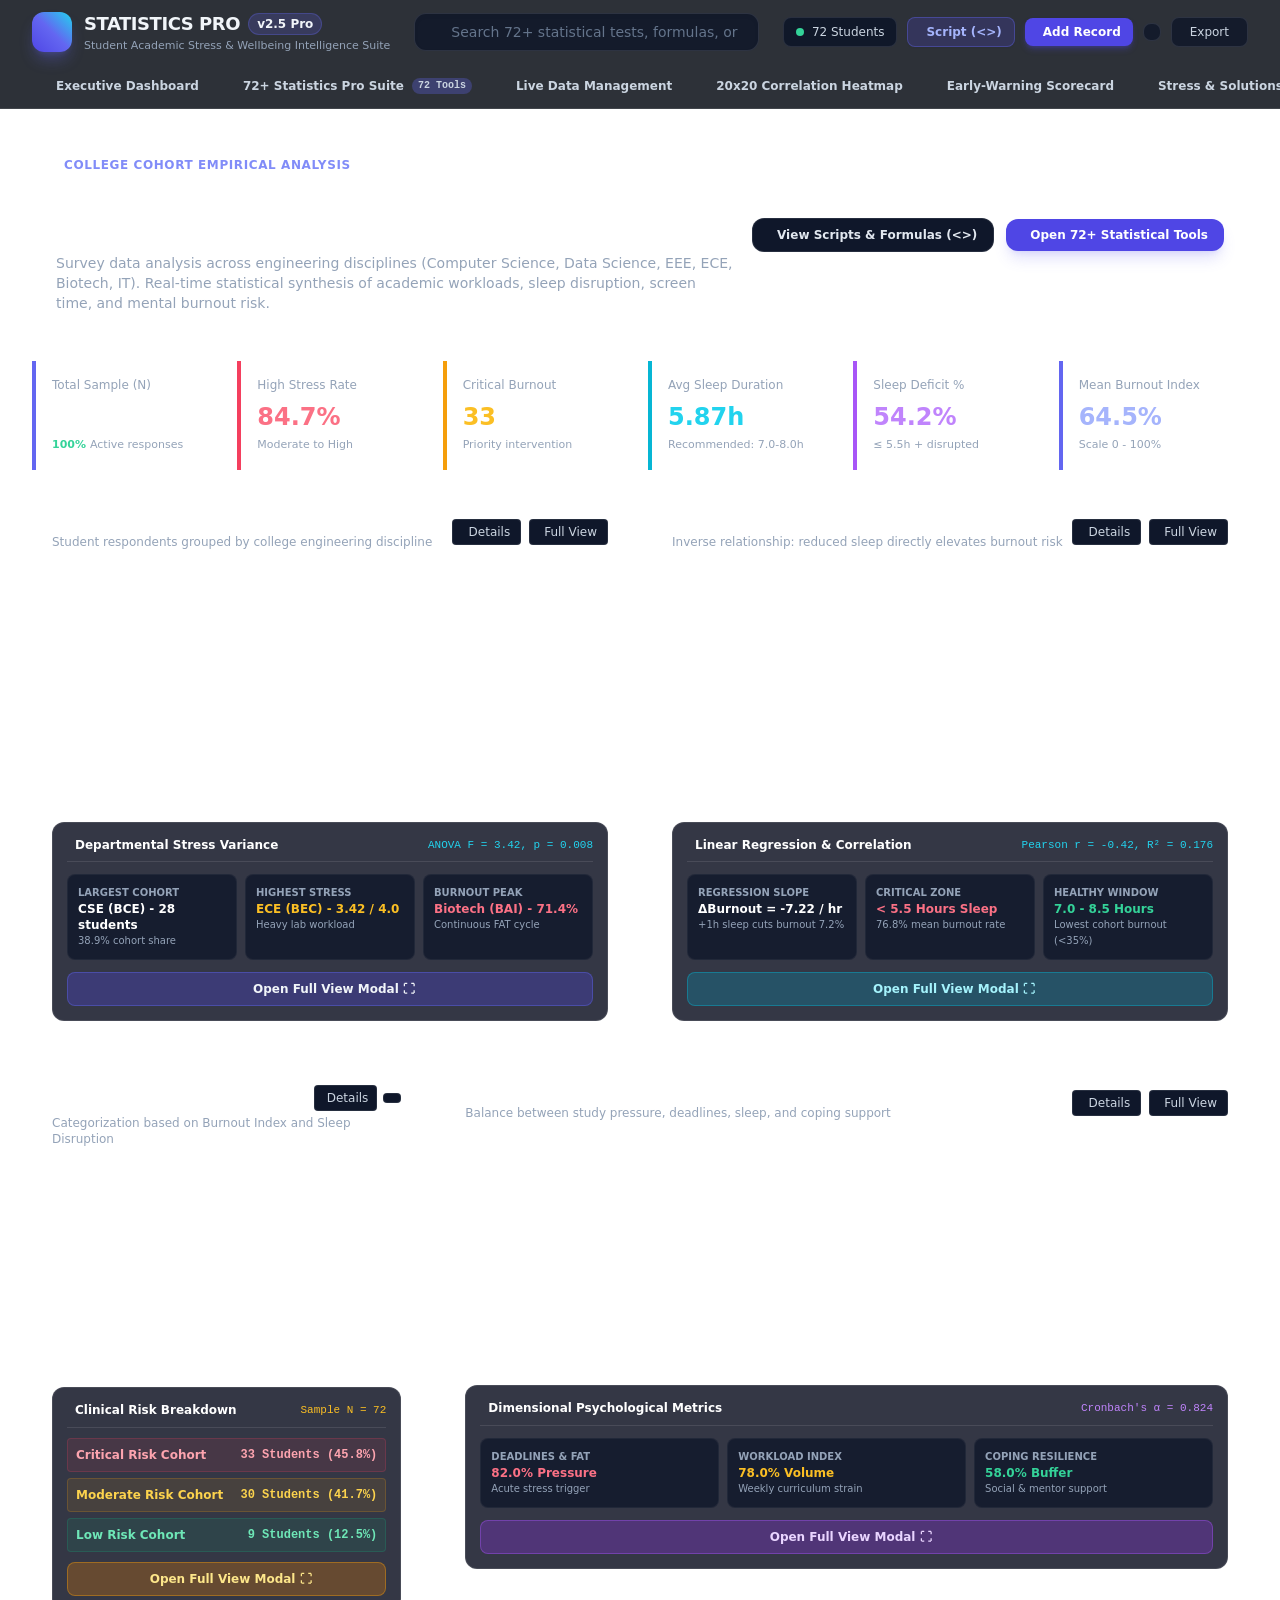
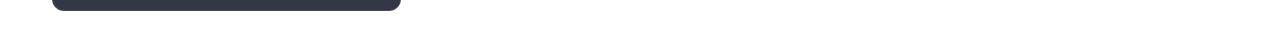
==== index.html @ ac923c48 "Rename STATISTICS PRO _ Academic Stress & Wellbeing Intelligence Suite3.html to index.html" ====
<!DOCTYPE html>
<!-- saved from url=(0022)http://127.0.0.1:8050/ -->
<html lang="en" class="dark"><head><meta http-equiv="Content-Type" content="text/html; charset=UTF-8">
  
  <meta name="viewport" content="width=device-width, initial-scale=1.0">
  <title>STATISTICS PRO | Academic Stress &amp; Wellbeing Intelligence Suite</title>
  
  <!-- Tailwind CSS -->
  <script src="./STATISTICS PRO _ Academic Stress &amp; Wellbeing Intelligence Suite3_files/saved_resource"></script>
  <script>
    tailwind.config = {
      darkMode: 'class',
      theme: {
        extend: {
          colors: {
            brand: {
              50: '#eef2ff',
              100: '#e0e7ff',
              400: '#818cf8',
              500: '#6366f1',
              600: '#4f46e5',
              700: '#4338ca',
              900: '#312e81'
            }
          }
        }
      }
    }
  </script>

  <!-- FontAwesome 6 -->
  <link rel="stylesheet" href="./STATISTICS PRO _ Academic Stress &amp; Wellbeing Intelligence Suite3_files/all.min.css">
  
  <!-- KaTeX for Formal LaTeX Formulas -->
  <link rel="stylesheet" href="./STATISTICS PRO _ Academic Stress &amp; Wellbeing Intelligence Suite3_files/katex.min.css">
  <script defer="" src="./STATISTICS PRO _ Academic Stress &amp; Wellbeing Intelligence Suite3_files/katex.min.js.download"></script>
  <script defer="" src="./STATISTICS PRO _ Academic Stress &amp; Wellbeing Intelligence Suite3_files/auto-render.min.js.download"></script>

  <!-- Chart.js -->
  <script src="./STATISTICS PRO _ Academic Stress &amp; Wellbeing Intelligence Suite3_files/chart.umd.min.js.download"></script>

  <!-- Custom Styles -->
  <link rel="stylesheet" href="./STATISTICS PRO _ Academic Stress &amp; Wellbeing Intelligence Suite3_files/style.css">
<style>*, ::before, ::after{--tw-border-spacing-x:0;--tw-border-spacing-y:0;--tw-translate-x:0;--tw-translate-y:0;--tw-rotate:0;--tw-skew-x:0;--tw-skew-y:0;--tw-scale-x:1;--tw-scale-y:1;--tw-pan-x: ;--tw-pan-y: ;--tw-pinch-zoom: ;--tw-scroll-snap-strictness:proximity;--tw-gradient-from-position: ;--tw-gradient-via-position: ;--tw-gradient-to-position: ;--tw-ordinal: ;--tw-slashed-zero: ;--tw-numeric-figure: ;--tw-numeric-spacing: ;--tw-numeric-fraction: ;--tw-ring-inset: ;--tw-ring-offset-width:0px;--tw-ring-offset-color:#fff;--tw-ring-color:rgb(59 130 246 / 0.5);--tw-ring-offset-shadow:0 0 #0000;--tw-ring-shadow:0 0 #0000;--tw-shadow:0 0 #0000;--tw-shadow-colored:0 0 #0000;--tw-blur: ;--tw-brightness: ;--tw-contrast: ;--tw-grayscale: ;--tw-hue-rotate: ;--tw-invert: ;--tw-saturate: ;--tw-sepia: ;--tw-drop-shadow: ;--tw-backdrop-blur: ;--tw-backdrop-brightness: ;--tw-backdrop-contrast: ;--tw-backdrop-grayscale: ;--tw-backdrop-hue-rotate: ;--tw-backdrop-invert: ;--tw-backdrop-opacity: ;--tw-backdrop-saturate: ;--tw-backdrop-sepia: ;--tw-contain-size: ;--tw-contain-layout: ;--tw-contain-paint: ;--tw-contain-style: }::backdrop{--tw-border-spacing-x:0;--tw-border-spacing-y:0;--tw-translate-x:0;--tw-translate-y:0;--tw-rotate:0;--tw-skew-x:0;--tw-skew-y:0;--tw-scale-x:1;--tw-scale-y:1;--tw-pan-x: ;--tw-pan-y: ;--tw-pinch-zoom: ;--tw-scroll-snap-strictness:proximity;--tw-gradient-from-position: ;--tw-gradient-via-position: ;--tw-gradient-to-position: ;--tw-ordinal: ;--tw-slashed-zero: ;--tw-numeric-figure: ;--tw-numeric-spacing: ;--tw-numeric-fraction: ;--tw-ring-inset: ;--tw-ring-offset-width:0px;--tw-ring-offset-color:#fff;--tw-ring-color:rgb(59 130 246 / 0.5);--tw-ring-offset-shadow:0 0 #0000;--tw-ring-shadow:0 0 #0000;--tw-shadow:0 0 #0000;--tw-shadow-colored:0 0 #0000;--tw-blur: ;--tw-brightness: ;--tw-contrast: ;--tw-grayscale: ;--tw-hue-rotate: ;--tw-invert: ;--tw-saturate: ;--tw-sepia: ;--tw-drop-shadow: ;--tw-backdrop-blur: ;--tw-backdrop-brightness: ;--tw-backdrop-contrast: ;--tw-backdrop-grayscale: ;--tw-backdrop-hue-rotate: ;--tw-backdrop-invert: ;--tw-backdrop-opacity: ;--tw-backdrop-saturate: ;--tw-backdrop-sepia: ;--tw-contain-size: ;--tw-contain-layout: ;--tw-contain-paint: ;--tw-contain-style: }/* ! tailwindcss v3.4.17 | MIT License | https://tailwindcss.com */*,::after,::before{box-sizing:border-box;border-width:0;border-style:solid;border-color:#e5e7eb}::after,::before{--tw-content:''}:host,html{line-height:1.5;-webkit-text-size-adjust:100%;-moz-tab-size:4;tab-size:4;font-family:ui-sans-serif, system-ui, sans-serif, "Apple Color Emoji", "Segoe UI Emoji", "Segoe UI Symbol", "Noto Color Emoji";font-feature-settings:normal;font-variation-settings:normal;-webkit-tap-highlight-color:transparent}body{margin:0;line-height:inherit}hr{height:0;color:inherit;border-top-width:1px}abbr:where([title]){-webkit-text-decoration:underline dotted;text-decoration:underline dotted}h1,h2,h3,h4,h5,h6{font-size:inherit;font-weight:inherit}a{color:inherit;text-decoration:inherit}b,strong{font-weight:bolder}code,kbd,pre,samp{font-family:ui-monospace, SFMono-Regular, Menlo, Monaco, Consolas, "Liberation Mono", "Courier New", monospace;font-feature-settings:normal;font-variation-settings:normal;font-size:1em}small{font-size:80%}sub,sup{font-size:75%;line-height:0;position:relative;vertical-align:baseline}sub{bottom:-.25em}sup{top:-.5em}table{text-indent:0;border-color:inherit;border-collapse:collapse}button,input,optgroup,select,textarea{font-family:inherit;font-feature-settings:inherit;font-variation-settings:inherit;font-size:100%;font-weight:inherit;line-height:inherit;letter-spacing:inherit;color:inherit;margin:0;padding:0}button,select{text-transform:none}button,input:where([type=button]),input:where([type=reset]),input:where([type=submit]){-webkit-appearance:button;background-color:transparent;background-image:none}:-moz-focusring{outline:auto}:-moz-ui-invalid{box-shadow:none}progress{vertical-align:baseline}::-webkit-inner-spin-button,::-webkit-outer-spin-button{height:auto}[type=search]{-webkit-appearance:textfield;outline-offset:-2px}::-webkit-search-decoration{-webkit-appearance:none}::-webkit-file-upload-button{-webkit-appearance:button;font:inherit}summary{display:list-item}blockquote,dd,dl,figure,h1,h2,h3,h4,h5,h6,hr,p,pre{margin:0}fieldset{margin:0;padding:0}legend{padding:0}menu,ol,ul{list-style:none;margin:0;padding:0}dialog{padding:0}textarea{resize:vertical}input::placeholder,textarea::placeholder{opacity:1;color:#9ca3af}[role=button],button{cursor:pointer}:disabled{cursor:default}audio,canvas,embed,iframe,img,object,svg,video{display:block;vertical-align:middle}img,video{max-width:100%;height:auto}[hidden]:where(:not([hidden=until-found])){display:none}.fixed{position:fixed}.absolute{position:absolute}.relative{position:relative}.sticky{position:sticky}.inset-0{inset:0px}.bottom-6{bottom:1.5rem}.left-3{left:0.75rem}.left-3\.5{left:0.875rem}.right-0{right:0px}.right-4{right:1rem}.right-6{right:1.5rem}.top-0{top:0px}.top-1\/2{top:50%}.top-4{top:1rem}.z-10{z-index:10}.z-40{z-index:40}.z-50{z-index:50}.col-span-2{grid-column:span 2 / span 2}.mx-6{margin-left:1.5rem;margin-right:1.5rem}.mx-auto{margin-left:auto;margin-right:auto}.my-3{margin-top:0.75rem;margin-bottom:0.75rem}.mb-0\.5{margin-bottom:0.125rem}.mb-1{margin-bottom:0.25rem}.mb-2{margin-bottom:0.5rem}.mb-3{margin-bottom:0.75rem}.mb-4{margin-bottom:1rem}.mb-5{margin-bottom:1.25rem}.mb-6{margin-bottom:1.5rem}.ml-1{margin-left:0.25rem}.mr-1{margin-right:0.25rem}.mr-2{margin-right:0.5rem}.mt-0\.5{margin-top:0.125rem}.mt-1{margin-top:0.25rem}.mt-2{margin-top:0.5rem}.mt-4{margin-top:1rem}.mt-5{margin-top:1.25rem}.line-clamp-2{overflow:hidden;display:-webkit-box;-webkit-box-orient:vertical;-webkit-line-clamp:2}.block{display:block}.inline-block{display:inline-block}.flex{display:flex}.grid{display:grid}.hidden{display:none}.h-10{height:2.5rem}.h-16{height:4rem}.h-2{height:0.5rem}.h-4{height:1rem}.h-56{height:14rem}.h-64{height:16rem}.h-9{height:2.25rem}.h-\[460px\]{height:460px}.max-h-96{max-height:24rem}.max-h-\[90vh\]{max-height:90vh}.max-h-\[92vh\]{max-height:92vh}.max-h-\[95vh\]{max-height:95vh}.min-h-screen{min-height:100vh}.w-10{width:2.5rem}.w-2{width:0.5rem}.w-36{width:9rem}.w-4{width:1rem}.w-44{width:11rem}.w-9{width:2.25rem}.w-full{width:100%}.min-w-full{min-width:100%}.max-w-2xl{max-width:42rem}.max-w-3xl{max-width:48rem}.max-w-4xl{max-width:56rem}.max-w-5xl{max-width:64rem}.max-w-6xl{max-width:72rem}.max-w-7xl{max-width:80rem}.max-w-md{max-width:28rem}.flex-1{flex:1 1 0%}.shrink-0{flex-shrink:0}.-translate-y-1\/2{--tw-translate-y:-50%;transform:translate(var(--tw-translate-x), var(--tw-translate-y)) rotate(var(--tw-rotate)) skewX(var(--tw-skew-x)) skewY(var(--tw-skew-y)) scaleX(var(--tw-scale-x)) scaleY(var(--tw-scale-y))}@keyframes pulse{50%{opacity:.5}}.animate-pulse{animation:pulse 2s cubic-bezier(0.4, 0, 0.6, 1) infinite}.cursor-pointer{cursor:pointer}.list-decimal{list-style-type:decimal}.grid-cols-1{grid-template-columns:repeat(1, minmax(0, 1fr))}.grid-cols-2{grid-template-columns:repeat(2, minmax(0, 1fr))}.flex-col{flex-direction:column}.flex-wrap{flex-wrap:wrap}.items-start{align-items:flex-start}.items-center{align-items:center}.items-baseline{align-items:baseline}.justify-end{justify-content:flex-end}.justify-center{justify-content:center}.justify-between{justify-content:space-between}.gap-2{gap:0.5rem}.gap-2\.5{gap:0.625rem}.gap-3{gap:0.75rem}.gap-4{gap:1rem}.gap-6{gap:1.5rem}.space-x-1 > :not([hidden]) ~ :not([hidden]){--tw-space-x-reverse:0;margin-right:calc(0.25rem * var(--tw-space-x-reverse));margin-left:calc(0.25rem * calc(1 - var(--tw-space-x-reverse)))}.space-x-1\.5 > :not([hidden]) ~ :not([hidden]){--tw-space-x-reverse:0;margin-right:calc(0.375rem * var(--tw-space-x-reverse));margin-left:calc(0.375rem * calc(1 - var(--tw-space-x-reverse)))}.space-x-2 > :not([hidden]) ~ :not([hidden]){--tw-space-x-reverse:0;margin-right:calc(0.5rem * var(--tw-space-x-reverse));margin-left:calc(0.5rem * calc(1 - var(--tw-space-x-reverse)))}.space-x-2\.5 > :not([hidden]) ~ :not([hidden]){--tw-space-x-reverse:0;margin-right:calc(0.625rem * var(--tw-space-x-reverse));margin-left:calc(0.625rem * calc(1 - var(--tw-space-x-reverse)))}.space-x-3 > :not([hidden]) ~ :not([hidden]){--tw-space-x-reverse:0;margin-right:calc(0.75rem * var(--tw-space-x-reverse));margin-left:calc(0.75rem * calc(1 - var(--tw-space-x-reverse)))}.space-x-6 > :not([hidden]) ~ :not([hidden]){--tw-space-x-reverse:0;margin-right:calc(1.5rem * var(--tw-space-x-reverse));margin-left:calc(1.5rem * calc(1 - var(--tw-space-x-reverse)))}.space-y-1\.5 > :not([hidden]) ~ :not([hidden]){--tw-space-y-reverse:0;margin-top:calc(0.375rem * calc(1 - var(--tw-space-y-reverse)));margin-bottom:calc(0.375rem * var(--tw-space-y-reverse))}.space-y-2 > :not([hidden]) ~ :not([hidden]){--tw-space-y-reverse:0;margin-top:calc(0.5rem * calc(1 - var(--tw-space-y-reverse)));margin-bottom:calc(0.5rem * var(--tw-space-y-reverse))}.space-y-2\.5 > :not([hidden]) ~ :not([hidden]){--tw-space-y-reverse:0;margin-top:calc(0.625rem * calc(1 - var(--tw-space-y-reverse)));margin-bottom:calc(0.625rem * var(--tw-space-y-reverse))}.space-y-3 > :not([hidden]) ~ :not([hidden]){--tw-space-y-reverse:0;margin-top:calc(0.75rem * calc(1 - var(--tw-space-y-reverse)));margin-bottom:calc(0.75rem * var(--tw-space-y-reverse))}.space-y-4 > :not([hidden]) ~ :not([hidden]){--tw-space-y-reverse:0;margin-top:calc(1rem * calc(1 - var(--tw-space-y-reverse)));margin-bottom:calc(1rem * var(--tw-space-y-reverse))}.space-y-6 > :not([hidden]) ~ :not([hidden]){--tw-space-y-reverse:0;margin-top:calc(1.5rem * calc(1 - var(--tw-space-y-reverse)));margin-bottom:calc(1.5rem * var(--tw-space-y-reverse))}.divide-y > :not([hidden]) ~ :not([hidden]){--tw-divide-y-reverse:0;border-top-width:calc(1px * calc(1 - var(--tw-divide-y-reverse)));border-bottom-width:calc(1px * var(--tw-divide-y-reverse))}.divide-white\/5 > :not([hidden]) ~ :not([hidden]){border-color:rgb(255 255 255 / 0.05)}.overflow-hidden{overflow:hidden}.overflow-x-auto{overflow-x:auto}.overflow-y-auto{overflow-y:auto}.whitespace-nowrap{white-space:nowrap}.rounded{border-radius:0.25rem}.rounded-2xl{border-radius:1rem}.rounded-full{border-radius:9999px}.rounded-lg{border-radius:0.5rem}.rounded-xl{border-radius:0.75rem}.border{border-width:1px}.border-b{border-bottom-width:1px}.border-l-4{border-left-width:4px}.border-t{border-top-width:1px}.border-t-2{border-top-width:2px}.border-amber-500\/20{border-color:rgb(245 158 11 / 0.2)}.border-amber-500\/40{border-color:rgb(245 158 11 / 0.4)}.border-brand-500\/20{border-color:rgb(99 102 241 / 0.2)}.border-brand-500\/30{border-color:rgb(99 102 241 / 0.3)}.border-brand-500\/40{border-color:rgb(99 102 241 / 0.4)}.border-cyan-500\/20{border-color:rgb(6 182 212 / 0.2)}.border-cyan-500\/30{border-color:rgb(6 182 212 / 0.3)}.border-cyan-500\/40{border-color:rgb(6 182 212 / 0.4)}.border-emerald-500\/20{border-color:rgb(16 185 129 / 0.2)}.border-emerald-500\/30{border-color:rgb(16 185 129 / 0.3)}.border-indigo-500\/20{border-color:rgb(99 102 241 / 0.2)}.border-indigo-500\/40{border-color:rgb(99 102 241 / 0.4)}.border-purple-500\/40{border-color:rgb(168 85 247 / 0.4)}.border-rose-500\/20{border-color:rgb(244 63 94 / 0.2)}.border-rose-500\/30{border-color:rgb(244 63 94 / 0.3)}.border-white\/10{border-color:rgb(255 255 255 / 0.1)}.border-white\/15{border-color:rgb(255 255 255 / 0.15)}.border-white\/20{border-color:rgb(255 255 255 / 0.2)}.border-white\/5{border-color:rgb(255 255 255 / 0.05)}.border-amber-500\/30{border-color:rgb(245 158 11 / 0.3)}.border-l-amber-500{--tw-border-opacity:1;border-left-color:rgb(245 158 11 / var(--tw-border-opacity, 1))}.border-l-brand-500{--tw-border-opacity:1;border-left-color:rgb(99 102 241 / var(--tw-border-opacity, 1))}.border-l-cyan-500{--tw-border-opacity:1;border-left-color:rgb(6 182 212 / var(--tw-border-opacity, 1))}.border-l-emerald-500{--tw-border-opacity:1;border-left-color:rgb(16 185 129 / var(--tw-border-opacity, 1))}.border-l-indigo-500{--tw-border-opacity:1;border-left-color:rgb(99 102 241 / var(--tw-border-opacity, 1))}.border-l-purple-500{--tw-border-opacity:1;border-left-color:rgb(168 85 247 / var(--tw-border-opacity, 1))}.border-l-rose-500{--tw-border-opacity:1;border-left-color:rgb(244 63 94 / var(--tw-border-opacity, 1))}.border-t-brand-500\/50{border-top-color:rgb(99 102 241 / 0.5)}.bg-\[\#090d16\]\/85{background-color:rgb(9 13 22 / 0.85)}.bg-\[\#0b101d\]{--tw-bg-opacity:1;background-color:rgb(11 16 29 / var(--tw-bg-opacity, 1))}.bg-\[\#0e1424\]{--tw-bg-opacity:1;background-color:rgb(14 20 36 / var(--tw-bg-opacity, 1))}.bg-amber-500\/10{background-color:rgb(245 158 11 / 0.1)}.bg-amber-500\/20{background-color:rgb(245 158 11 / 0.2)}.bg-amber-600{--tw-bg-opacity:1;background-color:rgb(217 119 6 / var(--tw-bg-opacity, 1))}.bg-amber-600\/30{background-color:rgb(217 119 6 / 0.3)}.bg-black\/40{background-color:rgb(0 0 0 / 0.4)}.bg-black\/50{background-color:rgb(0 0 0 / 0.5)}.bg-black\/60{background-color:rgb(0 0 0 / 0.6)}.bg-blue-600{--tw-bg-opacity:1;background-color:rgb(37 99 235 / var(--tw-bg-opacity, 1))}.bg-brand-500\/20{background-color:rgb(99 102 241 / 0.2)}.bg-brand-500\/30{background-color:rgb(99 102 241 / 0.3)}.bg-brand-600{--tw-bg-opacity:1;background-color:rgb(79 70 229 / var(--tw-bg-opacity, 1))}.bg-brand-600\/30{background-color:rgb(79 70 229 / 0.3)}.bg-cyan-500\/10{background-color:rgb(6 182 212 / 0.1)}.bg-cyan-500\/20{background-color:rgb(6 182 212 / 0.2)}.bg-cyan-600\/30{background-color:rgb(8 145 178 / 0.3)}.bg-emerald-400{--tw-bg-opacity:1;background-color:rgb(52 211 153 / var(--tw-bg-opacity, 1))}.bg-emerald-500\/10{background-color:rgb(16 185 129 / 0.1)}.bg-emerald-500\/20{background-color:rgb(16 185 129 / 0.2)}.bg-emerald-600{--tw-bg-opacity:1;background-color:rgb(5 150 105 / var(--tw-bg-opacity, 1))}.bg-emerald-950\/40{background-color:rgb(2 44 34 / 0.4)}.bg-indigo-500\/10{background-color:rgb(99 102 241 / 0.1)}.bg-indigo-500\/20{background-color:rgb(99 102 241 / 0.2)}.bg-indigo-600\/20{background-color:rgb(79 70 229 / 0.2)}.bg-purple-600\/30{background-color:rgb(147 51 234 / 0.3)}.bg-rose-500\/10{background-color:rgb(244 63 94 / 0.1)}.bg-rose-500\/20{background-color:rgb(244 63 94 / 0.2)}.bg-rose-600{--tw-bg-opacity:1;background-color:rgb(225 29 72 / var(--tw-bg-opacity, 1))}.bg-slate-800{--tw-bg-opacity:1;background-color:rgb(30 41 59 / var(--tw-bg-opacity, 1))}.bg-slate-900{--tw-bg-opacity:1;background-color:rgb(15 23 42 / var(--tw-bg-opacity, 1))}.bg-slate-900\/60{background-color:rgb(15 23 42 / 0.6)}.bg-slate-900\/80{background-color:rgb(15 23 42 / 0.8)}.bg-slate-900\/90{background-color:rgb(15 23 42 / 0.9)}.bg-slate-950\/50{background-color:rgb(2 6 23 / 0.5)}.bg-slate-950\/60{background-color:rgb(2 6 23 / 0.6)}.bg-slate-950\/70{background-color:rgb(2 6 23 / 0.7)}.bg-slate-950\/80{background-color:rgb(2 6 23 / 0.8)}.bg-brand-500\/10{background-color:rgb(99 102 241 / 0.1)}.bg-gradient-to-r{background-image:linear-gradient(to right, var(--tw-gradient-stops))}.bg-gradient-to-tr{background-image:linear-gradient(to top right, var(--tw-gradient-stops))}.from-brand-600{--tw-gradient-from:#4f46e5 var(--tw-gradient-from-position);--tw-gradient-to:rgb(79 70 229 / 0) var(--tw-gradient-to-position);--tw-gradient-stops:var(--tw-gradient-from), var(--tw-gradient-to)}.from-emerald-600{--tw-gradient-from:#059669 var(--tw-gradient-from-position);--tw-gradient-to:rgb(5 150 105 / 0) var(--tw-gradient-to-position);--tw-gradient-stops:var(--tw-gradient-from), var(--tw-gradient-to)}.via-indigo-500{--tw-gradient-to:rgb(99 102 241 / 0)  var(--tw-gradient-to-position);--tw-gradient-stops:var(--tw-gradient-from), #6366f1 var(--tw-gradient-via-position), var(--tw-gradient-to)}.to-cyan-400{--tw-gradient-to:#22d3ee var(--tw-gradient-to-position)}.to-teal-600{--tw-gradient-to:#0d9488 var(--tw-gradient-to-position)}.p-0{padding:0px}.p-2{padding:0.5rem}.p-2\.5{padding:0.625rem}.p-3{padding:0.75rem}.p-3\.5{padding:0.875rem}.p-4{padding:1rem}.p-5{padding:1.25rem}.p-6{padding:1.5rem}.p-1\.5{padding:0.375rem}.px-1\.5{padding-left:0.375rem;padding-right:0.375rem}.px-2{padding-left:0.5rem;padding-right:0.5rem}.px-2\.5{padding-left:0.625rem;padding-right:0.625rem}.px-3{padding-left:0.75rem;padding-right:0.75rem}.px-4{padding-left:1rem;padding-right:1rem}.px-5{padding-left:1.25rem;padding-right:1.25rem}.px-6{padding-left:1.5rem;padding-right:1.5rem}.py-0\.5{padding-top:0.125rem;padding-bottom:0.125rem}.py-1{padding-top:0.25rem;padding-bottom:0.25rem}.py-1\.5{padding-top:0.375rem;padding-bottom:0.375rem}.py-2{padding-top:0.5rem;padding-bottom:0.5rem}.py-2\.5{padding-top:0.625rem;padding-bottom:0.625rem}.py-3{padding-top:0.75rem;padding-bottom:0.75rem}.py-6{padding-top:1.5rem;padding-bottom:1.5rem}.px-3\.5{padding-left:0.875rem;padding-right:0.875rem}.pb-2{padding-bottom:0.5rem}.pb-3{padding-bottom:0.75rem}.pb-4{padding-bottom:1rem}.pl-5{padding-left:1.25rem}.pl-8{padding-left:2rem}.pl-9{padding-left:2.25rem}.pr-3{padding-right:0.75rem}.pr-4{padding-right:1rem}.pr-8{padding-right:2rem}.pt-3{padding-top:0.75rem}.pt-4{padding-top:1rem}.pt-5{padding-top:1.25rem}.text-left{text-align:left}.text-center{text-align:center}.text-right{text-align:right}.font-mono{font-family:ui-monospace, SFMono-Regular, Menlo, Monaco, Consolas, "Liberation Mono", "Courier New", monospace}.text-2xl{font-size:1.5rem;line-height:2rem}.text-\[10px\]{font-size:10px}.text-\[11px\]{font-size:11px}.text-lg{font-size:1.125rem;line-height:1.75rem}.text-sm{font-size:0.875rem;line-height:1.25rem}.text-xl{font-size:1.25rem;line-height:1.75rem}.text-xs{font-size:0.75rem;line-height:1rem}.text-base{font-size:1rem;line-height:1.5rem}.font-black{font-weight:900}.font-bold{font-weight:700}.font-extrabold{font-weight:800}.font-medium{font-weight:500}.font-semibold{font-weight:600}.uppercase{text-transform:uppercase}.italic{font-style:italic}.leading-relaxed{line-height:1.625}.tracking-tight{letter-spacing:-0.025em}.tracking-wider{letter-spacing:0.05em}.text-slate-100{--tw-text-opacity:1;color:rgb(241 245 249 / var(--tw-text-opacity, 1))}.text-amber-200{--tw-text-opacity:1;color:rgb(253 230 138 / var(--tw-text-opacity, 1))}.text-amber-300{--tw-text-opacity:1;color:rgb(252 211 77 / var(--tw-text-opacity, 1))}.text-amber-400{--tw-text-opacity:1;color:rgb(251 191 36 / var(--tw-text-opacity, 1))}.text-brand-400{--tw-text-opacity:1;color:rgb(129 140 248 / var(--tw-text-opacity, 1))}.text-cyan-200{--tw-text-opacity:1;color:rgb(165 243 252 / var(--tw-text-opacity, 1))}.text-cyan-300{--tw-text-opacity:1;color:rgb(103 232 249 / var(--tw-text-opacity, 1))}.text-cyan-400{--tw-text-opacity:1;color:rgb(34 211 238 / var(--tw-text-opacity, 1))}.text-emerald-200{--tw-text-opacity:1;color:rgb(167 243 208 / var(--tw-text-opacity, 1))}.text-emerald-300{--tw-text-opacity:1;color:rgb(110 231 183 / var(--tw-text-opacity, 1))}.text-emerald-400{--tw-text-opacity:1;color:rgb(52 211 153 / var(--tw-text-opacity, 1))}.text-indigo-300{--tw-text-opacity:1;color:rgb(165 180 252 / var(--tw-text-opacity, 1))}.text-indigo-400{--tw-text-opacity:1;color:rgb(129 140 248 / var(--tw-text-opacity, 1))}.text-purple-200{--tw-text-opacity:1;color:rgb(233 213 255 / var(--tw-text-opacity, 1))}.text-purple-400{--tw-text-opacity:1;color:rgb(192 132 252 / var(--tw-text-opacity, 1))}.text-rose-300{--tw-text-opacity:1;color:rgb(253 164 175 / var(--tw-text-opacity, 1))}.text-rose-400{--tw-text-opacity:1;color:rgb(251 113 133 / var(--tw-text-opacity, 1))}.text-slate-200{--tw-text-opacity:1;color:rgb(226 232 240 / var(--tw-text-opacity, 1))}.text-slate-300{--tw-text-opacity:1;color:rgb(203 213 225 / var(--tw-text-opacity, 1))}.text-slate-400{--tw-text-opacity:1;color:rgb(148 163 184 / var(--tw-text-opacity, 1))}.text-slate-500{--tw-text-opacity:1;color:rgb(100 116 139 / var(--tw-text-opacity, 1))}.text-white{--tw-text-opacity:1;color:rgb(255 255 255 / var(--tw-text-opacity, 1))}.antialiased{-webkit-font-smoothing:antialiased;-moz-osx-font-smoothing:grayscale}.placeholder-slate-500::placeholder{--tw-placeholder-opacity:1;color:rgb(100 116 139 / var(--tw-placeholder-opacity, 1))}.accent-cyan-500{accent-color:#06b6d4}.accent-emerald-500{accent-color:#10b981}.accent-indigo-500{accent-color:#6366f1}.shadow-2xl{--tw-shadow:0 25px 50px -12px rgb(0 0 0 / 0.25);--tw-shadow-colored:0 25px 50px -12px var(--tw-shadow-color);box-shadow:var(--tw-ring-offset-shadow, 0 0 #0000), var(--tw-ring-shadow, 0 0 #0000), var(--tw-shadow)}.shadow-inner{--tw-shadow:inset 0 2px 4px 0 rgb(0 0 0 / 0.05);--tw-shadow-colored:inset 0 2px 4px 0 var(--tw-shadow-color);box-shadow:var(--tw-ring-offset-shadow, 0 0 #0000), var(--tw-ring-shadow, 0 0 #0000), var(--tw-shadow)}.shadow-lg{--tw-shadow:0 10px 15px -3px rgb(0 0 0 / 0.1), 0 4px 6px -4px rgb(0 0 0 / 0.1);--tw-shadow-colored:0 10px 15px -3px var(--tw-shadow-color), 0 4px 6px -4px var(--tw-shadow-color);box-shadow:var(--tw-ring-offset-shadow, 0 0 #0000), var(--tw-ring-shadow, 0 0 #0000), var(--tw-shadow)}.shadow-md{--tw-shadow:0 4px 6px -1px rgb(0 0 0 / 0.1), 0 2px 4px -2px rgb(0 0 0 / 0.1);--tw-shadow-colored:0 4px 6px -1px var(--tw-shadow-color), 0 2px 4px -2px var(--tw-shadow-color);box-shadow:var(--tw-ring-offset-shadow, 0 0 #0000), var(--tw-ring-shadow, 0 0 #0000), var(--tw-shadow)}.shadow-sm{--tw-shadow:0 1px 2px 0 rgb(0 0 0 / 0.05);--tw-shadow-colored:0 1px 2px 0 var(--tw-shadow-color);box-shadow:var(--tw-ring-offset-shadow, 0 0 #0000), var(--tw-ring-shadow, 0 0 #0000), var(--tw-shadow)}.shadow-xl{--tw-shadow:0 20px 25px -5px rgb(0 0 0 / 0.1), 0 8px 10px -6px rgb(0 0 0 / 0.1);--tw-shadow-colored:0 20px 25px -5px var(--tw-shadow-color), 0 8px 10px -6px var(--tw-shadow-color);box-shadow:var(--tw-ring-offset-shadow, 0 0 #0000), var(--tw-ring-shadow, 0 0 #0000), var(--tw-shadow)}.shadow-amber-600\/30{--tw-shadow-color:rgb(217 119 6 / 0.3);--tw-shadow:var(--tw-shadow-colored)}.shadow-brand-500\/20{--tw-shadow-color:rgb(99 102 241 / 0.2);--tw-shadow:var(--tw-shadow-colored)}.shadow-brand-500\/30{--tw-shadow-color:rgb(99 102 241 / 0.3);--tw-shadow:var(--tw-shadow-colored)}.shadow-brand-600\/30{--tw-shadow-color:rgb(79 70 229 / 0.3);--tw-shadow:var(--tw-shadow-colored)}.shadow-emerald-500\/25{--tw-shadow-color:rgb(16 185 129 / 0.25);--tw-shadow:var(--tw-shadow-colored)}.shadow-emerald-600\/30{--tw-shadow-color:rgb(5 150 105 / 0.3);--tw-shadow:var(--tw-shadow-colored)}.shadow-rose-600\/30{--tw-shadow-color:rgb(225 29 72 / 0.3);--tw-shadow:var(--tw-shadow-colored)}.backdrop-blur-xl{--tw-backdrop-blur:blur(24px);-webkit-backdrop-filter:var(--tw-backdrop-blur) var(--tw-backdrop-brightness) var(--tw-backdrop-contrast) var(--tw-backdrop-grayscale) var(--tw-backdrop-hue-rotate) var(--tw-backdrop-invert) var(--tw-backdrop-opacity) var(--tw-backdrop-saturate) var(--tw-backdrop-sepia);backdrop-filter:var(--tw-backdrop-blur) var(--tw-backdrop-brightness) var(--tw-backdrop-contrast) var(--tw-backdrop-grayscale) var(--tw-backdrop-hue-rotate) var(--tw-backdrop-invert) var(--tw-backdrop-opacity) var(--tw-backdrop-saturate) var(--tw-backdrop-sepia)}.transition-all{transition-property:all;transition-timing-function:cubic-bezier(0.4, 0, 0.2, 1);transition-duration:150ms}.transition-colors{transition-property:color, background-color, border-color, fill, stroke, -webkit-text-decoration-color;transition-property:color, background-color, border-color, text-decoration-color, fill, stroke;transition-property:color, background-color, border-color, text-decoration-color, fill, stroke, -webkit-text-decoration-color;transition-timing-function:cubic-bezier(0.4, 0, 0.2, 1);transition-duration:150ms}.selection\:bg-brand-500 *::selection{--tw-bg-opacity:1;background-color:rgb(99 102 241 / var(--tw-bg-opacity, 1))}.selection\:text-white *::selection{--tw-text-opacity:1;color:rgb(255 255 255 / var(--tw-text-opacity, 1))}.selection\:bg-brand-500::selection{--tw-bg-opacity:1;background-color:rgb(99 102 241 / var(--tw-bg-opacity, 1))}.selection\:text-white::selection{--tw-text-opacity:1;color:rgb(255 255 255 / var(--tw-text-opacity, 1))}.hover\:border-cyan-500\/40:hover{border-color:rgb(6 182 212 / 0.4)}.hover\:border-emerald-500\/40:hover{border-color:rgb(16 185 129 / 0.4)}.hover\:border-indigo-500\/40:hover{border-color:rgb(99 102 241 / 0.4)}.hover\:border-rose-500\/40:hover{border-color:rgb(244 63 94 / 0.4)}.hover\:border-brand-400:hover{--tw-border-opacity:1;border-color:rgb(129 140 248 / var(--tw-border-opacity, 1))}.hover\:bg-amber-500:hover{--tw-bg-opacity:1;background-color:rgb(245 158 11 / var(--tw-bg-opacity, 1))}.hover\:bg-amber-600\/60:hover{background-color:rgb(217 119 6 / 0.6)}.hover\:bg-brand-500:hover{--tw-bg-opacity:1;background-color:rgb(99 102 241 / var(--tw-bg-opacity, 1))}.hover\:bg-brand-600:hover{--tw-bg-opacity:1;background-color:rgb(79 70 229 / var(--tw-bg-opacity, 1))}.hover\:bg-brand-600\/60:hover{background-color:rgb(79 70 229 / 0.6)}.hover\:bg-cyan-600\/60:hover{background-color:rgb(8 145 178 / 0.6)}.hover\:bg-emerald-500:hover{--tw-bg-opacity:1;background-color:rgb(16 185 129 / var(--tw-bg-opacity, 1))}.hover\:bg-emerald-500\/30:hover{background-color:rgb(16 185 129 / 0.3)}.hover\:bg-indigo-600\/40:hover{background-color:rgb(79 70 229 / 0.4)}.hover\:bg-purple-600\/60:hover{background-color:rgb(147 51 234 / 0.6)}.hover\:bg-rose-500:hover{--tw-bg-opacity:1;background-color:rgb(244 63 94 / var(--tw-bg-opacity, 1))}.hover\:bg-rose-500\/30:hover{background-color:rgb(244 63 94 / 0.3)}.hover\:bg-slate-700:hover{--tw-bg-opacity:1;background-color:rgb(51 65 85 / var(--tw-bg-opacity, 1))}.hover\:bg-slate-800:hover{--tw-bg-opacity:1;background-color:rgb(30 41 59 / var(--tw-bg-opacity, 1))}.hover\:bg-white\/10:hover{background-color:rgb(255 255 255 / 0.1)}.hover\:bg-amber-500\/10:hover{background-color:rgb(245 158 11 / 0.1)}.hover\:bg-white\/5:hover{background-color:rgb(255 255 255 / 0.05)}.hover\:from-emerald-500:hover{--tw-gradient-from:#10b981 var(--tw-gradient-from-position);--tw-gradient-to:rgb(16 185 129 / 0) var(--tw-gradient-to-position);--tw-gradient-stops:var(--tw-gradient-from), var(--tw-gradient-to)}.hover\:to-teal-500:hover{--tw-gradient-to:#14b8a6 var(--tw-gradient-to-position)}.hover\:text-amber-300:hover{--tw-text-opacity:1;color:rgb(252 211 77 / var(--tw-text-opacity, 1))}.hover\:text-amber-400:hover{--tw-text-opacity:1;color:rgb(251 191 36 / var(--tw-text-opacity, 1))}.hover\:text-white:hover{--tw-text-opacity:1;color:rgb(255 255 255 / var(--tw-text-opacity, 1))}.hover\:text-brand-400:hover{--tw-text-opacity:1;color:rgb(129 140 248 / var(--tw-text-opacity, 1))}.hover\:text-rose-400:hover{--tw-text-opacity:1;color:rgb(251 113 133 / var(--tw-text-opacity, 1))}.focus\:border-brand-500:focus{--tw-border-opacity:1;border-color:rgb(99 102 241 / var(--tw-border-opacity, 1))}.focus\:border-cyan-500:focus{--tw-border-opacity:1;border-color:rgb(6 182 212 / var(--tw-border-opacity, 1))}.focus\:border-emerald-500:focus{--tw-border-opacity:1;border-color:rgb(16 185 129 / var(--tw-border-opacity, 1))}.focus\:outline-none:focus{outline:2px solid transparent;outline-offset:2px}.disabled\:cursor-not-allowed:disabled{cursor:not-allowed}.disabled\:opacity-40:disabled{opacity:0.4}.group:hover .group-hover\:block{display:block}@media (min-width: 640px){.sm\:col-span-1{grid-column:span 1 / span 1}.sm\:block{display:block}.sm\:grid-cols-2{grid-template-columns:repeat(2, minmax(0, 1fr))}.sm\:grid-cols-3{grid-template-columns:repeat(3, minmax(0, 1fr))}.sm\:grid-cols-4{grid-template-columns:repeat(4, minmax(0, 1fr))}.sm\:flex-row{flex-direction:row}.sm\:items-center{align-items:center}.sm\:px-6{padding-left:1.5rem;padding-right:1.5rem}.sm\:text-3xl{font-size:1.875rem;line-height:2.25rem}.sm\:text-sm{font-size:0.875rem;line-height:1.25rem}}@media (min-width: 768px){.md\:block{display:block}.md\:grid-cols-2{grid-template-columns:repeat(2, minmax(0, 1fr))}.md\:flex-row{flex-direction:row}.md\:items-center{align-items:center}}@media (min-width: 1024px){.lg\:col-span-2{grid-column:span 2 / span 2}.lg\:col-span-5{grid-column:span 5 / span 5}.lg\:col-span-7{grid-column:span 7 / span 7}.lg\:grid-cols-12{grid-template-columns:repeat(12, minmax(0, 1fr))}.lg\:grid-cols-2{grid-template-columns:repeat(2, minmax(0, 1fr))}.lg\:grid-cols-3{grid-template-columns:repeat(3, minmax(0, 1fr))}.lg\:grid-cols-4{grid-template-columns:repeat(4, minmax(0, 1fr))}.lg\:grid-cols-6{grid-template-columns:repeat(6, minmax(0, 1fr))}.lg\:px-8{padding-left:2rem;padding-right:2rem}}</style></head>
<body class="min-h-screen text-slate-100 antialiased selection:bg-brand-500 selection:text-white">

  <!-- ================= TOP NAVIGATION BAR ================= -->
  <header class="sticky top-0 z-40 w-full border-b border-white/10 bg-[#090d16]/85 backdrop-blur-xl">
    <div class="max-w-7xl mx-auto px-4 sm:px-6 lg:px-8 h-16 flex items-center justify-between">
      
      <!-- Brand & Title -->
      <div class="flex items-center space-x-3 cursor-pointer" onclick="switchTab('dashboard')">
        <div class="w-10 h-10 rounded-xl bg-gradient-to-tr from-brand-600 via-indigo-500 to-cyan-400 flex items-center justify-center shadow-lg shadow-brand-500/30">
          <i class="fa-solid fa-chart-line text-white text-lg"></i>
        </div>
        <div>
          <div class="flex items-center space-x-2">
            <span class="font-extrabold text-lg tracking-tight text-gradient">STATISTICS PRO</span>
            <span class="px-2 py-0.5 text-xs font-semibold rounded-full bg-brand-500/20 text-brand-300 border border-brand-500/30">v2.5 Pro</span>
          </div>
          <p class="text-[11px] text-slate-400 hidden sm:block">Student Academic Stress &amp; Wellbeing Intelligence Suite</p>
        </div>
      </div>

      <!-- Quick Global Search Bar -->
      <div class="flex-1 max-w-md mx-6 hidden md:block">
        <div class="relative">
          <i class="fa-solid fa-magnifying-glass absolute left-3.5 top-1/2 -translate-y-1/2 text-slate-400 text-sm"></i>
          <input type="text" id="globalSearchInput" placeholder="Search 72+ statistical tests, formulas, or methods..." class="w-full pl-9 pr-4 py-2 bg-slate-900/80 border border-white/10 rounded-xl text-sm focus:outline-none focus:border-brand-500 text-slate-200 placeholder-slate-500 transition-all shadow-inner">
        </div>
      </div>

      <!-- Action & Utility Controls -->
      <div class="flex items-center space-x-2.5">
        
        <!-- Live Students Sample Count Badge -->
        <div class="flex items-center space-x-2 px-3 py-1.5 rounded-lg bg-slate-900/90 border border-white/10 text-xs font-medium text-slate-300">
          <span class="w-2 h-2 rounded-full bg-emerald-400 animate-pulse"></span>
          <span id="headerStudentCount">72 Students</span>
        </div>

        <!-- SCRIPT & CODE CONSOLE BUTTON (<>) -->
        <button onclick="openScriptModal()" title="Open Script &amp; Formula Engine (&lt;&gt;)" class="px-3 py-1.5 rounded-lg bg-indigo-600/20 hover:bg-indigo-600/40 text-indigo-300 hover:text-white border border-indigo-500/40 text-xs font-bold flex items-center space-x-1.5 transition-all shadow-sm">
          <i class="fa-solid fa-code text-cyan-400 font-extrabold"></i>
          <span>Script (&lt;&gt;)</span>
        </button>

        <!-- Add Student Record Button -->
        <button onclick="openAddStudentModal()" class="px-3 py-1.5 rounded-lg bg-brand-600 hover:bg-brand-500 text-white text-xs font-semibold flex items-center space-x-1.5 transition-all shadow-md shadow-brand-600/30">
          <i class="fa-solid fa-user-plus text-[11px]"></i>
          <span>Add Record</span>
        </button>

        <!-- Reset Dataset Button -->
        <button onclick="resetDataset()" title="Reset to Original 72 Responses" class="p-2 rounded-lg bg-slate-900/80 hover:bg-slate-800 text-slate-400 hover:text-amber-400 border border-white/10 text-xs transition-all">
          <i class="fa-solid fa-rotate-left"></i>
        </button>

        <!-- Export Dropdown -->
        <div class="relative group">
          <button class="px-3 py-1.5 rounded-lg bg-slate-900/80 hover:bg-slate-800 text-slate-300 border border-white/10 text-xs font-medium flex items-center space-x-1.5 transition-all">
            <i class="fa-solid fa-download text-xs text-brand-400"></i>
            <span>Export</span>
            <i class="fa-solid fa-chevron-down text-[10px] text-slate-500"></i>
          </button>
          <div class="absolute right-0 mt-1 w-36 py-1 bg-slate-900 border border-white/15 rounded-xl shadow-xl hidden group-hover:block z-50">
            <a href="http://127.0.0.1:8050/api/export/csv" download="" class="block px-3 py-1.5 text-xs text-slate-300 hover:bg-brand-600 hover:text-white transition-colors">
              <i class="fa-solid fa-file-csv mr-2 text-emerald-400"></i> Export CSV
            </a>
            <a href="http://127.0.0.1:8050/api/export/json" download="" class="block px-3 py-1.5 text-xs text-slate-300 hover:bg-brand-600 hover:text-white transition-colors">
              <i class="fa-solid fa-file-code mr-2 text-cyan-400"></i> Export JSON
            </a>
          </div>
        </div>

      </div>
    </div>

    <!-- Navigation Tabs Bar -->
    <div class="max-w-7xl mx-auto px-4 sm:px-6 lg:px-8 flex space-x-1 overflow-x-auto scrollbar-none py-1">
      <button onclick="switchTab('dashboard')" class="nav-tab active px-4 py-2 rounded-lg text-xs font-semibold flex items-center space-x-2 text-slate-300 hover:text-white transition-all whitespace-nowrap" id="tab-dashboard">
        <i class="fa-solid fa-gauge-high text-brand-400"></i>
        <span>Executive Dashboard</span>
      </button>

      <button onclick="switchTab('suite')" class="nav-tab px-4 py-2 rounded-lg text-xs font-semibold flex items-center space-x-2 text-slate-300 hover:text-white transition-all whitespace-nowrap" id="tab-suite">
        <i class="fa-solid fa-calculator text-cyan-400"></i>
        <span>72+ Statistics Pro Suite</span>
        <span class="px-1.5 py-0.2 rounded-full text-[10px] bg-brand-500/30 text-brand-300 font-mono">72 Tools</span>
      </button>

      <button onclick="switchTab('datatable')" class="nav-tab px-4 py-2 rounded-lg text-xs font-semibold flex items-center space-x-2 text-slate-300 hover:text-white transition-all whitespace-nowrap" id="tab-datatable">
        <i class="fa-solid fa-table text-emerald-400"></i>
        <span>Live Data Management</span>
      </button>

      <button onclick="switchTab('heatmap')" class="nav-tab px-4 py-2 rounded-lg text-xs font-semibold flex items-center space-x-2 text-slate-300 hover:text-white transition-all whitespace-nowrap" id="tab-heatmap">
        <i class="fa-solid fa-cubes-stacked text-purple-400"></i>
        <span>20x20 Correlation Heatmap</span>
      </button>

      <button onclick="switchTab('scorecard')" class="nav-tab px-4 py-2 rounded-lg text-xs font-semibold flex items-center space-x-2 text-slate-300 hover:text-white transition-all whitespace-nowrap" id="tab-scorecard">
        <i class="fa-solid fa-shield-heart text-rose-400"></i>
        <span>Early-Warning Scorecard</span>
      </button>

      <button onclick="switchTab('solutions')" class="nav-tab px-4 py-2 rounded-lg text-xs font-semibold flex items-center space-x-2 text-slate-300 hover:text-white transition-all whitespace-nowrap" id="tab-solutions">
        <i class="fa-solid fa-heart-pulse text-amber-400"></i>
        <span>Stress &amp; Solutions</span>
        <span class="px-1.5 py-0.5 rounded-full text-[10px] bg-amber-500/20 text-amber-300 font-mono font-bold">Intervention</span>
      </button>

      <button onclick="switchTab('encyclopedia')" class="nav-tab px-4 py-2 rounded-lg text-xs font-semibold flex items-center space-x-2 text-slate-300 hover:text-white transition-all whitespace-nowrap" id="tab-encyclopedia">
        <i class="fa-solid fa-book-bookmark text-amber-400"></i>
        <span>Formulas &amp; Encyclopedia</span>
      </button>
    </div>
  </header>

  <!-- ================= MAIN CONTENT WRAPPER ================= -->
  <main class="max-w-7xl mx-auto px-4 sm:px-6 lg:px-8 py-6">

    <!-- ======================================================= -->
    <!-- TAB 1: EXECUTIVE DASHBOARD                              -->
    <!-- ======================================================= -->
    <section id="view-dashboard" class="space-y-6">
      
      <!-- Top Overview Banner -->
      <div class="glass-panel p-6 relative overflow-hidden">
        <div class="relative z-10 flex flex-col md:flex-row md:items-center justify-between gap-4">
          <div>
            <div class="flex items-center space-x-2 text-brand-400 text-xs font-bold uppercase tracking-wider mb-1">
              <i class="fa-solid fa-graduation-cap"></i>
              <span>College Cohort Empirical Analysis</span>
            </div>
            <h1 class="text-2xl sm:text-3xl font-extrabold text-white tracking-tight">
              Student Academic Stress &amp; Mental Burnout Diagnostics
            </h1>
            <p class="text-sm text-slate-400 mt-1 max-w-3xl">
              Survey data analysis across engineering disciplines (Computer Science, Data Science, EEE, ECE, Biotech, IT). 
              Real-time statistical synthesis of academic workloads, sleep disruption, screen time, and mental burnout risk.
            </p>
          </div>
          <div class="flex items-center space-x-3 shrink-0">
            <button onclick="openScriptModal()" class="px-4 py-2 rounded-xl bg-slate-900 hover:bg-slate-800 text-slate-200 border border-white/10 text-xs font-bold transition-all flex items-center space-x-2">
              <i class="fa-solid fa-code text-cyan-400"></i>
              <span>View Scripts &amp; Formulas (&lt;&gt;)</span>
            </button>
            <button onclick="switchTab('suite')" class="px-4 py-2 rounded-xl bg-brand-600 hover:bg-brand-500 text-white text-xs font-bold shadow-lg shadow-brand-500/20 transition-all flex items-center space-x-2">
              <i class="fa-solid fa-bolt"></i>
              <span>Open 72+ Statistical Tools</span>
            </button>
          </div>
        </div>
      </div>

      <!-- KPI Summary Cards Grid -->
      <div class="grid grid-cols-2 sm:grid-cols-3 lg:grid-cols-6 gap-4">
        <!-- 1. Total Sample -->
        <div class="glass-panel p-4 glass-card-interactive border-l-4 border-l-brand-500">
          <div class="flex items-center justify-between text-slate-400 text-xs">
            <span>Total Sample (N)</span>
            <i class="fa-solid fa-users text-brand-400"></i>
          </div>
          <div id="kpi-total" class="text-2xl font-black text-white mt-2">72</div>
          <div class="text-[11px] text-slate-400 mt-1 flex items-center space-x-1">
            <span class="text-emerald-400 font-semibold">100%</span>
            <span>Active responses</span>
          </div>
        </div>

        <!-- 2. High Stress Rate -->
        <div class="glass-panel p-4 glass-card-interactive border-l-4 border-l-rose-500">
          <div class="flex items-center justify-between text-slate-400 text-xs">
            <span>High Stress Rate</span>
            <i class="fa-solid fa-triangle-exclamation text-rose-400"></i>
          </div>
          <div id="kpi-stress-pct" class="text-2xl font-black text-rose-400 mt-2">84.7%</div>
          <div class="text-[11px] text-slate-400 mt-1">Moderate to High</div>
        </div>

        <!-- 3. Critical Burnout Count -->
        <div class="glass-panel p-4 glass-card-interactive border-l-4 border-l-amber-500">
          <div class="flex items-center justify-between text-slate-400 text-xs">
            <span>Critical Burnout</span>
            <i class="fa-solid fa-fire text-amber-400"></i>
          </div>
          <div id="kpi-critical" class="text-2xl font-black text-amber-400 mt-2">33</div>
          <div class="text-[11px] text-slate-400 mt-1">Priority intervention</div>
        </div>

        <!-- 4. Avg Sleep Hours -->
        <div class="glass-panel p-4 glass-card-interactive border-l-4 border-l-cyan-500">
          <div class="flex items-center justify-between text-slate-400 text-xs">
            <span>Avg Sleep Duration</span>
            <i class="fa-solid fa-bed text-cyan-400"></i>
          </div>
          <div id="kpi-sleep" class="text-2xl font-black text-cyan-400 mt-2">5.87h</div>
          <div class="text-[11px] text-slate-400 mt-1">Recommended: 7.0-8.0h</div>
        </div>

        <!-- 5. Sleep Deficit Rate -->
        <div class="glass-panel p-4 glass-card-interactive border-l-4 border-l-purple-500">
          <div class="flex items-center justify-between text-slate-400 text-xs">
            <span>Sleep Deficit %</span>
            <i class="fa-solid fa-moon text-purple-400"></i>
          </div>
          <div id="kpi-sleep-deficit" class="text-2xl font-black text-purple-400 mt-2">54.2%</div>
          <div class="text-[11px] text-slate-400 mt-1">≤ 5.5h + disrupted</div>
        </div>

        <!-- 6. Mean Burnout Index -->
        <div class="glass-panel p-4 glass-card-interactive border-l-4 border-l-indigo-500">
          <div class="flex items-center justify-between text-slate-400 text-xs">
            <span>Mean Burnout Index</span>
            <i class="fa-solid fa-heart-pulse text-indigo-400"></i>
          </div>
          <div id="kpi-burnout" class="text-2xl font-black text-indigo-300 mt-2">64.5%</div>
          <div class="text-[11px] text-slate-400 mt-1">Scale 0 - 100%</div>
        </div>
      </div>

      <!-- Charts Section: Department Distribution & Sleep vs Burnout -->
      <div class="grid grid-cols-1 lg:grid-cols-2 gap-6">
        
        <!-- Department Stress Breakdown -->
        <div class="glass-panel p-5 relative group">
          <div class="flex items-center justify-between mb-4">
            <div>
              <h3 class="text-sm font-bold text-white flex items-center space-x-2">
                <i class="fa-solid fa-building-columns text-brand-400"></i>
                <span>Department Enrollment &amp; Stress Profile</span>
              </h3>
              <p class="text-xs text-slate-400">Student respondents grouped by college engineering discipline</p>
            </div>
            <div class="flex items-center space-x-2">
              <button onclick="toggleGraphSlide('deptSlide', this)" title="Toggle Statistical Analysis Drawer" class="px-2.5 py-1 rounded bg-slate-900 border border-white/10 text-slate-300 hover:text-white text-xs flex items-center space-x-1.5 transition-colors">
                <i class="fa-solid fa-chevron-down chevron-downward text-[11px] text-brand-400"></i>
                <span class="slide-btn-text">Details</span>
              </button>
              <button onclick="openFullViewForChart('dept', 'Department Enrollment &amp; Stress Profile')" title="Open Full View" class="px-2.5 py-1 rounded bg-slate-900 border border-white/10 text-slate-300 hover:text-white text-xs flex items-center space-x-1 transition-colors">
                <i class="fa-solid fa-expand text-[10px]"></i>
                <span>Full View</span>
              </button>
            </div>
          </div>
          <div class="h-64 cursor-pointer" onclick="openFullViewForChart('dept', 'Department Enrollment &amp; Stress Profile')">
            <canvas id="deptChart" width="820" height="384" style="display: block; box-sizing: border-box; height: 256px; width: 547px;"></canvas>
          </div>
          <!-- Downward Slide Drawer -->
          <div id="deptSlide" class="graph-slide-drawer bg-slate-950/80 border border-white/10 rounded-xl p-0">
            <div class="p-3.5 space-y-3">
              <div class="flex items-center justify-between border-b border-white/10 pb-2">
                <div class="flex items-center space-x-2 text-xs font-bold text-white">
                  <i class="fa-solid fa-square-poll-vertical text-brand-400"></i>
                  <span>Departmental Stress Variance</span>
                </div>
                <span class="text-[11px] font-mono text-cyan-400">ANOVA F = 3.42, p = 0.008</span>
              </div>
              <div class="grid grid-cols-2 sm:grid-cols-3 gap-2 text-xs">
                <div class="bg-slate-900/80 p-2.5 rounded-lg border border-white/5">
                  <span class="text-slate-400 block text-[10px] uppercase font-bold">Largest Cohort</span>
                  <span class="font-bold text-white text-xs">CSE (BCE) - 28 students</span>
                  <span class="text-[10px] text-slate-400 block">38.9% cohort share</span>
                </div>
                <div class="bg-slate-900/80 p-2.5 rounded-lg border border-white/5">
                  <span class="text-slate-400 block text-[10px] uppercase font-bold">Highest Stress</span>
                  <span class="font-bold text-amber-400 text-xs">ECE (BEC) - 3.42 / 4.0</span>
                  <span class="text-[10px] text-slate-400 block">Heavy lab workload</span>
                </div>
                <div class="bg-slate-900/80 p-2.5 rounded-lg border border-white/5 col-span-2 sm:col-span-1">
                  <span class="text-slate-400 block text-[10px] uppercase font-bold">Burnout Peak</span>
                  <span class="font-bold text-rose-400 text-xs">Biotech (BAI) - 71.4%</span>
                  <span class="text-[10px] text-slate-400 block">Continuous FAT cycle</span>
                </div>
              </div>
              <button onclick="openFullViewForChart('dept', 'Department Enrollment &amp; Stress Profile')" class="w-full py-2 px-3 rounded-lg bg-brand-600/30 hover:bg-brand-600/60 border border-brand-500/40 text-brand-200 hover:text-white text-xs font-bold flex items-center justify-center space-x-2 transition-all">
                <i class="fa-solid fa-expand text-xs"></i>
                <span>Open Full View Modal ⛶</span>
              </button>
            </div>
          </div>
        </div>

        <!-- Sleep vs Burnout Correlation Scatter -->
        <div class="glass-panel p-5 relative group">
          <div class="flex items-center justify-between mb-4">
            <div>
              <h3 class="text-sm font-bold text-white flex items-center space-x-2">
                <i class="fa-solid fa-chart-line text-cyan-400"></i>
                <span>Sleep Hours vs Academic Burnout Index</span>
              </h3>
              <p class="text-xs text-slate-400">Inverse relationship: reduced sleep directly elevates burnout risk</p>
            </div>
            <div class="flex items-center space-x-2">
              <button onclick="toggleGraphSlide('sleepSlide', this)" title="Toggle Statistical Analysis Drawer" class="px-2.5 py-1 rounded bg-slate-900 border border-white/10 text-slate-300 hover:text-white text-xs flex items-center space-x-1.5 transition-colors">
                <i class="fa-solid fa-chevron-down chevron-downward text-[11px] text-cyan-400"></i>
                <span class="slide-btn-text">Details</span>
              </button>
              <button onclick="openFullViewForChart('sleep', 'Sleep Duration vs Academic Burnout Index')" title="Open Full View" class="px-2.5 py-1 rounded bg-slate-900 border border-white/10 text-slate-300 hover:text-white text-xs flex items-center space-x-1 transition-colors">
                <i class="fa-solid fa-expand text-[10px]"></i>
                <span>Full View</span>
              </button>
            </div>
          </div>
          <div class="h-64 cursor-pointer" onclick="openFullViewForChart('sleep', 'Sleep Duration vs Academic Burnout Index')">
            <canvas id="sleepScatterChart" width="820" height="384" style="display: block; box-sizing: border-box; height: 256px; width: 547px;"></canvas>
          </div>
          <!-- Downward Slide Drawer -->
          <div id="sleepSlide" class="graph-slide-drawer bg-slate-950/80 border border-white/10 rounded-xl p-0">
            <div class="p-3.5 space-y-3">
              <div class="flex items-center justify-between border-b border-white/10 pb-2">
                <div class="flex items-center space-x-2 text-xs font-bold text-white">
                  <i class="fa-solid fa-chart-line text-cyan-400"></i>
                  <span>Linear Regression &amp; Correlation</span>
                </div>
                <span class="text-[11px] font-mono text-cyan-400">Pearson r = -0.42, R² = 0.176</span>
              </div>
              <div class="grid grid-cols-2 sm:grid-cols-3 gap-2 text-xs">
                <div class="bg-slate-900/80 p-2.5 rounded-lg border border-white/5">
                  <span class="text-slate-400 block text-[10px] uppercase font-bold">Regression Slope</span>
                  <span class="font-bold text-white text-xs">ΔBurnout = -7.22 / hr</span>
                  <span class="text-[10px] text-slate-400 block">+1h sleep cuts burnout 7.2%</span>
                </div>
                <div class="bg-slate-900/80 p-2.5 rounded-lg border border-white/5">
                  <span class="text-slate-400 block text-[10px] uppercase font-bold">Critical Zone</span>
                  <span class="font-bold text-rose-400 text-xs">&lt; 5.5 Hours Sleep</span>
                  <span class="text-[10px] text-slate-400 block">76.8% mean burnout rate</span>
                </div>
                <div class="bg-slate-900/80 p-2.5 rounded-lg border border-white/5 col-span-2 sm:col-span-1">
                  <span class="text-slate-400 block text-[10px] uppercase font-bold">Healthy Window</span>
                  <span class="font-bold text-emerald-400 text-xs">7.0 - 8.5 Hours</span>
                  <span class="text-[10px] text-slate-400 block">Lowest cohort burnout (&lt;35%)</span>
                </div>
              </div>
              <button onclick="openFullViewForChart('sleep', 'Sleep Duration vs Academic Burnout Index')" class="w-full py-2 px-3 rounded-lg bg-cyan-600/30 hover:bg-cyan-600/60 border border-cyan-500/40 text-cyan-200 hover:text-white text-xs font-bold flex items-center justify-center space-x-2 transition-all">
                <i class="fa-solid fa-expand text-xs"></i>
                <span>Open Full View Modal ⛶</span>
              </button>
            </div>
          </div>
        </div>

      </div>

      <!-- Charts Section: Mental Health Risk & Psychometric Radar -->
      <div class="grid grid-cols-1 lg:grid-cols-3 gap-6">
        
        <!-- Mental Health Risk Archetype Doughnut -->
        <div class="glass-panel p-5">
          <div class="flex items-center justify-between mb-1">
            <h3 class="text-sm font-bold text-white flex items-center space-x-2">
              <i class="fa-solid fa-circle-notch text-amber-400"></i>
              <span>Mental Health Risk Archetypes</span>
            </h3>
            <div class="flex items-center space-x-1.5">
              <button onclick="toggleGraphSlide('riskSlide', this)" title="Toggle Statistical Analysis Drawer" class="px-2 py-1 rounded bg-slate-900 border border-white/10 text-slate-300 hover:text-white text-xs flex items-center space-x-1 transition-colors">
                <i class="fa-solid fa-chevron-down chevron-downward text-[10px] text-amber-400"></i>
                <span class="slide-btn-text">Details</span>
              </button>
              <button onclick="openFullViewForChart('risk', 'Mental Health Risk Archetypes')" title="Open Full View" class="px-2 py-1 rounded bg-slate-900 border border-white/10 text-slate-300 hover:text-white text-xs transition-colors">
                <i class="fa-solid fa-expand text-[10px]"></i>
              </button>
            </div>
          </div>
          <p class="text-xs text-slate-400 mb-4">Categorization based on Burnout Index and Sleep Disruption</p>
          <div class="h-56 relative flex items-center justify-center cursor-pointer" onclick="openFullViewForChart('risk', 'Mental Health Risk Archetypes')">
            <canvas id="riskDoughnutChart" width="514" height="336" style="display: block; box-sizing: border-box; height: 224px; width: 343px;"></canvas>
          </div>
          <!-- Downward Slide Drawer -->
          <div id="riskSlide" class="graph-slide-drawer bg-slate-950/80 border border-white/10 rounded-xl p-0">
            <div class="p-3.5 space-y-2.5">
              <div class="flex items-center justify-between border-b border-white/10 pb-2">
                <div class="flex items-center space-x-2 text-xs font-bold text-white">
                  <i class="fa-solid fa-shield-heart text-amber-400"></i>
                  <span>Clinical Risk Breakdown</span>
                </div>
                <span class="text-[11px] font-mono text-amber-400">Sample N = 72</span>
              </div>
              <div class="space-y-1.5 text-xs">
                <div class="flex items-center justify-between p-2 rounded bg-rose-500/10 border border-rose-500/20 text-rose-300">
                  <span class="font-bold">Critical Risk Cohort</span>
                  <span class="font-mono font-bold">33 Students (45.8%)</span>
                </div>
                <div class="flex items-center justify-between p-2 rounded bg-amber-500/10 border border-amber-500/20 text-amber-300">
                  <span class="font-bold">Moderate Risk Cohort</span>
                  <span class="font-mono font-bold">30 Students (41.7%)</span>
                </div>
                <div class="flex items-center justify-between p-2 rounded bg-emerald-500/10 border border-emerald-500/20 text-emerald-300">
                  <span class="font-bold">Low Risk Cohort</span>
                  <span class="font-mono font-bold">9 Students (12.5%)</span>
                </div>
              </div>
              <button onclick="openFullViewForChart('risk', 'Mental Health Risk Archetypes')" class="w-full py-2 px-3 rounded-lg bg-amber-600/30 hover:bg-amber-600/60 border border-amber-500/40 text-amber-200 hover:text-white text-xs font-bold flex items-center justify-center space-x-2 transition-all">
                <i class="fa-solid fa-expand text-xs"></i>
                <span>Open Full View Modal ⛶</span>
              </button>
            </div>
          </div>
        </div>

        <!-- Psychometric Radar Balance -->
        <div class="glass-panel p-5 lg:col-span-2">
          <div class="flex items-center justify-between mb-2">
            <div>
              <h3 class="text-sm font-bold text-white flex items-center space-x-2">
                <i class="fa-solid fa-radar text-purple-400"></i>
                <span>Cohort Psychometric Radar Balance</span>
              </h3>
              <p class="text-xs text-slate-400">Balance between study pressure, deadlines, sleep, and coping support</p>
            </div>
            <div class="flex items-center space-x-2">
              <button onclick="toggleGraphSlide('radarSlide', this)" title="Toggle Statistical Analysis Drawer" class="px-2.5 py-1 rounded bg-slate-900 border border-white/10 text-slate-300 hover:text-white text-xs flex items-center space-x-1.5 transition-colors">
                <i class="fa-solid fa-chevron-down chevron-downward text-[11px] text-purple-400"></i>
                <span class="slide-btn-text">Details</span>
              </button>
              <button onclick="openFullViewForChart('radar', 'Cohort Psychometric Radar Balance')" title="Open Full View" class="px-2.5 py-1 rounded bg-slate-900 border border-white/10 text-slate-300 hover:text-white text-xs flex items-center space-x-1 transition-colors">
                <i class="fa-solid fa-expand text-[10px]"></i>
                <span>Full View</span>
              </button>
            </div>
          </div>
          <div class="h-64 cursor-pointer" onclick="openFullViewForChart('radar', 'Cohort Psychometric Radar Balance')">
            <canvas id="radarChart" width="1127" height="384" style="display: block; box-sizing: border-box; height: 256px; width: 751px;"></canvas>
          </div>
          <!-- Downward Slide Drawer -->
          <div id="radarSlide" class="graph-slide-drawer bg-slate-950/80 border border-white/10 rounded-xl p-0">
            <div class="p-3.5 space-y-3">
              <div class="flex items-center justify-between border-b border-white/10 pb-2">
                <div class="flex items-center space-x-2 text-xs font-bold text-white">
                  <i class="fa-solid fa-radar text-purple-400"></i>
                  <span>Dimensional Psychological Metrics</span>
                </div>
                <span class="text-[11px] font-mono text-purple-400">Cronbach's α = 0.824</span>
              </div>
              <div class="grid grid-cols-2 sm:grid-cols-3 gap-2 text-xs">
                <div class="bg-slate-900/80 p-2.5 rounded-lg border border-white/5">
                  <span class="text-slate-400 block text-[10px] uppercase font-bold">Deadlines &amp; FAT</span>
                  <span class="font-bold text-rose-400 text-xs">82.0% Pressure</span>
                  <span class="text-[10px] text-slate-400 block">Acute stress trigger</span>
                </div>
                <div class="bg-slate-900/80 p-2.5 rounded-lg border border-white/5">
                  <span class="text-slate-400 block text-[10px] uppercase font-bold">Workload Index</span>
                  <span class="font-bold text-amber-400 text-xs">78.0% Volume</span>
                  <span class="text-[10px] text-slate-400 block">Weekly curriculum strain</span>
                </div>
                <div class="bg-slate-900/80 p-2.5 rounded-lg border border-white/5 col-span-2 sm:col-span-1">
                  <span class="text-slate-400 block text-[10px] uppercase font-bold">Coping Resilience</span>
                  <span class="font-bold text-emerald-400 text-xs">58.0% Buffer</span>
                  <span class="text-[10px] text-slate-400 block">Social &amp; mentor support</span>
                </div>
              </div>
              <button onclick="openFullViewForChart('radar', 'Cohort Psychometric Radar Balance')" class="w-full py-2 px-3 rounded-lg bg-purple-600/30 hover:bg-purple-600/60 border border-purple-500/40 text-purple-200 hover:text-white text-xs font-bold flex items-center justify-center space-x-2 transition-all">
                <i class="fa-solid fa-expand text-xs"></i>
                <span>Open Full View Modal ⛶</span>
              </button>
            </div>
          </div>
        </div>

      </div>

      <!-- Charts Section End -->

    </section>


    <!-- ======================================================= -->
    <!-- TAB 2: 72+ STATISTICS PRO SUITE (WORKBENCH)             -->
    <!-- ======================================================= -->
    <section id="view-suite" class="space-y-6 hidden">
      
      <!-- Suite Header with Filter Category Pills -->
      <div class="glass-panel p-6">
        <div class="flex flex-col md:flex-row md:items-center justify-between gap-4">
          <div>
            <h2 class="text-xl font-extrabold text-white flex items-center space-x-2">
              <i class="fa-solid fa-calculator text-brand-400"></i>
              <span>72+ Professional Statistical Tests &amp; Analysis Tools</span>
            </h2>
            <p class="text-xs text-slate-400 mt-1">
              Select any statistical tool below. Every single option includes formal LaTeX formulas, step-by-step usage instructions,
              parametric/non-parametric tests, and real-time execution on your active survey data.
            </p>
          </div>
          <!-- Filter Count -->
          <div class="text-xs font-semibold px-3 py-1.5 rounded-lg bg-slate-900 border border-white/10 text-slate-300">
            Showing <span id="visibleOptionsCount" class="text-brand-400 font-bold">73</span> of 72 Tools
          </div>
        </div>

        <!-- Category Pills Bar -->
        <div class="flex items-center space-x-2 overflow-x-auto scrollbar-none mt-5 pt-3 border-t border-white/10">
          <button onclick="filterCategory('ALL')" class="category-pill active px-3 py-1.5 rounded-lg text-xs font-semibold bg-brand-600 text-white whitespace-nowrap transition-all" data-category="ALL">
            All 72+ Tools
          </button>
          <button onclick="filterCategory('Descriptive Statistics')" class="category-pill px-3 py-1.5 rounded-lg text-xs font-semibold bg-slate-900 hover:bg-slate-800 text-slate-400 hover:text-white whitespace-nowrap transition-all" data-category="Descriptive Statistics">
            Descriptive &amp; Dispersion (15)
          </button>
          <button onclick="filterCategory('Distribution Shape &amp; Outliers')" class="category-pill px-3 py-1.5 rounded-lg text-xs font-semibold bg-slate-900 hover:bg-slate-800 text-slate-400 hover:text-white whitespace-nowrap transition-all" data-category="Distribution Shape &amp; Outliers">
            Shape &amp; Outliers (12)
          </button>
          <button onclick="filterCategory('Inferential Hypothesis Testing')" class="category-pill px-3 py-1.5 rounded-lg text-xs font-semibold bg-slate-900 hover:bg-slate-800 text-slate-400 hover:text-white whitespace-nowrap transition-all" data-category="Inferential Hypothesis Testing">
            Hypothesis Tests &amp; ANOVA (14)
          </button>
          <button onclick="filterCategory('Correlation &amp; Association')" class="category-pill px-3 py-1.5 rounded-lg text-xs font-semibold bg-slate-900 hover:bg-slate-800 text-slate-400 hover:text-white whitespace-nowrap transition-all" data-category="Correlation &amp; Association">
            Correlation &amp; Association (9)
          </button>
          <button onclick="filterCategory('Regression &amp; Prediction')" class="category-pill px-3 py-1.5 rounded-lg text-xs font-semibold bg-slate-900 hover:bg-slate-800 text-slate-400 hover:text-white whitespace-nowrap transition-all" data-category="Regression &amp; Prediction">
            Regression &amp; Prediction (10)
          </button>
          <button onclick="filterCategory('Multivariate &amp; Dimensionality')" class="category-pill px-3 py-1.5 rounded-lg text-xs font-semibold bg-slate-900 hover:bg-slate-800 text-slate-400 hover:text-white whitespace-nowrap transition-all" data-category="Multivariate &amp; Dimensionality">
            PCA, Clusters &amp; Reliability (8)
          </button>
          <button onclick="filterCategory('Advanced Probability &amp; Resampling')" class="category-pill px-3 py-1.5 rounded-lg text-xs font-semibold bg-slate-900 hover:bg-slate-800 text-slate-400 hover:text-white whitespace-nowrap transition-all" data-category="Advanced Probability &amp; Resampling">
            Bootstrap &amp; Confidence Intervals (4)
          </button>
        </div>
      </div>

      <!-- Statistical Cards Grid -->
      <div id="optionsGrid" class="grid grid-cols-1 md:grid-cols-2 lg:grid-cols-3 gap-4">
    <div class="glass-panel p-5 glass-card-interactive flex flex-col justify-between border-t-2 border-t-brand-500/50 hover:border-brand-400 transition-all">
      <div>
        <div class="flex items-center justify-between text-[11px] font-semibold text-slate-400 mb-2">
          <span class="px-2 py-0.5 rounded bg-brand-500/10 text-brand-300 border border-brand-500/20">Descriptive Statistics</span>
          <span class="font-mono text-slate-500">Option #1</span>
        </div>
        <h3 class="text-base font-bold text-white tracking-tight cursor-pointer hover:text-brand-300 transition-colors" onclick="openCalcModal('mean')">Arithmetic Mean (Central Location)</h3>
        
        <!-- Formula preview box -->
        <div class="formula-badge my-3 text-xs text-center text-slate-200 cursor-pointer" onclick="openCalcModal('mean')" id="formula-preview-mean">
          <span><span class="katex-display"><span class="katex"><span class="katex-mathml"><math xmlns="http://www.w3.org/1998/Math/MathML" display="block"><semantics><mrow><mover accent="true"><mi>x</mi><mo>ˉ</mo></mover><mo>=</mo><mfrac><mn>1</mn><mi>n</mi></mfrac><munderover><mo>∑</mo><mrow><mi>i</mi><mo>=</mo><mn>1</mn></mrow><mi>n</mi></munderover><msub><mi>x</mi><mi>i</mi></msub></mrow><annotation encoding="application/x-tex">\bar{x} = \frac{1}{n}\sum_{i=1}^n x_i</annotation></semantics></math></span><span class="katex-html" aria-hidden="true"><span class="base"><span class="strut" style="height: 0.5678em;"></span><span class="mord accent"><span class="vlist-t"><span class="vlist-r"><span class="vlist" style="height: 0.5678em;"><span class="" style="top: -3em;"><span class="pstrut" style="height: 3em;"></span><span class="mord mathnormal">x</span></span><span class="" style="top: -3em;"><span class="pstrut" style="height: 3em;"></span><span class="accent-body" style="left: -0.2222em;"><span class="mord">ˉ</span></span></span></span></span></span></span><span class="mspace" style="margin-right: 0.2778em;"></span><span class="mrel">=</span><span class="mspace" style="margin-right: 0.2778em;"></span></span><span class="base"><span class="strut" style="height: 2.9291em; vertical-align: -1.2777em;"></span><span class="mord"><span class="mopen nulldelimiter"></span><span class="mfrac"><span class="vlist-t vlist-t2"><span class="vlist-r"><span class="vlist" style="height: 1.3214em;"><span class="" style="top: -2.314em;"><span class="pstrut" style="height: 3em;"></span><span class="mord"><span class="mord mathnormal">n</span></span></span><span class="" style="top: -3.23em;"><span class="pstrut" style="height: 3em;"></span><span class="frac-line" style="border-bottom-width: 0.04em;"></span></span><span class="" style="top: -3.677em;"><span class="pstrut" style="height: 3em;"></span><span class="mord"><span class="mord">1</span></span></span></span><span class="vlist-s">​</span></span><span class="vlist-r"><span class="vlist" style="height: 0.686em;"><span class=""></span></span></span></span></span><span class="mclose nulldelimiter"></span></span><span class="mspace" style="margin-right: 0.1667em;"></span><span class="mop op-limits"><span class="vlist-t vlist-t2"><span class="vlist-r"><span class="vlist" style="height: 1.6514em;"><span class="" style="top: -1.8723em; margin-left: 0em;"><span class="pstrut" style="height: 3.05em;"></span><span class="sizing reset-size6 size3 mtight"><span class="mord mtight"><span class="mord mathnormal mtight">i</span><span class="mrel mtight">=</span><span class="mord mtight">1</span></span></span></span><span class="" style="top: -3.05em;"><span class="pstrut" style="height: 3.05em;"></span><span class=""><span class="mop op-symbol large-op">∑</span></span></span><span class="" style="top: -4.3em; margin-left: 0em;"><span class="pstrut" style="height: 3.05em;"></span><span class="sizing reset-size6 size3 mtight"><span class="mord mathnormal mtight">n</span></span></span></span><span class="vlist-s">​</span></span><span class="vlist-r"><span class="vlist" style="height: 1.2777em;"><span class=""></span></span></span></span></span><span class="mspace" style="margin-right: 0.1667em;"></span><span class="mord"><span class="mord mathnormal">x</span><span class="msupsub"><span class="vlist-t vlist-t2"><span class="vlist-r"><span class="vlist" style="height: 0.3117em;"><span class="" style="top: -2.55em; margin-left: 0em; margin-right: 0.05em;"><span class="pstrut" style="height: 2.7em;"></span><span class="sizing reset-size6 size3 mtight"><span class="mord mathnormal mtight">i</span></span></span></span><span class="vlist-s">​</span></span><span class="vlist-r"><span class="vlist" style="height: 0.15em;"><span class=""></span></span></span></span></span></span></span></span></span></span></span>
        </div>

        <p class="text-xs text-slate-400 leading-relaxed line-clamp-2">Computes the standard arithmetic average of the selected metric across all student responses.</p>
      </div>

      <div class="mt-4 pt-3 border-t border-white/5 flex items-center justify-between">
        <button onclick="openCalcModal('mean')" class="text-xs text-brand-400 hover:text-white font-medium flex items-center space-x-1">
          <i class="fa-solid fa-circle-info text-[11px]"></i>
          <span>Details &amp; Guide</span>
        </button>

        <button onclick="openCalcModal('mean')" class="px-3.5 py-1.5 rounded-lg bg-emerald-600 hover:bg-emerald-500 text-white text-xs font-bold transition-all flex items-center space-x-1.5 shadow-md shadow-emerald-600/30">
          <i class="fa-solid fa-play text-[10px]"></i>
          <span>Run Analysis</span>
        </button>
      </div>
    </div>
  
    <div class="glass-panel p-5 glass-card-interactive flex flex-col justify-between border-t-2 border-t-brand-500/50 hover:border-brand-400 transition-all">
      <div>
        <div class="flex items-center justify-between text-[11px] font-semibold text-slate-400 mb-2">
          <span class="px-2 py-0.5 rounded bg-brand-500/10 text-brand-300 border border-brand-500/20">Descriptive Statistics</span>
          <span class="font-mono text-slate-500">Option #2</span>
        </div>
        <h3 class="text-base font-bold text-white tracking-tight cursor-pointer hover:text-brand-300 transition-colors" onclick="openCalcModal('median')">Median / 50th Percentile (Robust Center)</h3>
        
        <!-- Formula preview box -->
        <div class="formula-badge my-3 text-xs text-center text-slate-200 cursor-pointer" onclick="openCalcModal('median')" id="formula-preview-median">
          <span><span class="katex-display"><span class="katex"><span class="katex-mathml"><math xmlns="http://www.w3.org/1998/Math/MathML" display="block"><semantics><mrow><mi>M</mi><mo>=</mo><msub><mi>x</mi><mrow><mo stretchy="false">(</mo><mfrac><mrow><mi>n</mi><mo>+</mo><mn>1</mn></mrow><mn>2</mn></mfrac><mo stretchy="false">)</mo></mrow></msub></mrow><annotation encoding="application/x-tex">M = x_{(\frac{n+1}{2})}</annotation></semantics></math></span><span class="katex-html" aria-hidden="true"><span class="base"><span class="strut" style="height: 0.6833em;"></span><span class="mord mathnormal" style="margin-right: 0.109em;">M</span><span class="mspace" style="margin-right: 0.2778em;"></span><span class="mrel">=</span><span class="mspace" style="margin-right: 0.2778em;"></span></span><span class="base"><span class="strut" style="height: 0.9176em; vertical-align: -0.487em;"></span><span class="mord"><span class="mord mathnormal">x</span><span class="msupsub"><span class="vlist-t vlist-t2"><span class="vlist-r"><span class="vlist" style="height: 0.3448em;"><span class="" style="top: -2.7538em; margin-left: 0em; margin-right: 0.05em;"><span class="pstrut" style="height: 3em;"></span><span class="sizing reset-size6 size3 mtight"><span class="mord mtight"><span class="mopen mtight">(</span><span class="mord mtight"><span class="mopen nulldelimiter sizing reset-size3 size6"></span><span class="mfrac"><span class="vlist-t vlist-t2"><span class="vlist-r"><span class="vlist" style="height: 0.8443em;"><span class="" style="top: -2.656em;"><span class="pstrut" style="height: 3em;"></span><span class="sizing reset-size3 size1 mtight"><span class="mord mtight"><span class="mord mtight">2</span></span></span></span><span class="" style="top: -3.2255em;"><span class="pstrut" style="height: 3em;"></span><span class="frac-line mtight" style="border-bottom-width: 0.049em;"></span></span><span class="" style="top: -3.384em;"><span class="pstrut" style="height: 3em;"></span><span class="sizing reset-size3 size1 mtight"><span class="mord mtight"><span class="mord mathnormal mtight">n</span><span class="mbin mtight">+</span><span class="mord mtight">1</span></span></span></span></span><span class="vlist-s">​</span></span><span class="vlist-r"><span class="vlist" style="height: 0.344em;"><span class=""></span></span></span></span></span><span class="mclose nulldelimiter sizing reset-size3 size6"></span></span><span class="mclose mtight">)</span></span></span></span></span><span class="vlist-s">​</span></span><span class="vlist-r"><span class="vlist" style="height: 0.487em;"><span class=""></span></span></span></span></span></span></span></span></span></span></span>
        </div>

        <p class="text-xs text-slate-400 leading-relaxed line-clamp-2">Identifies the midpoint of sorted values; highly robust against extreme academic outliers.</p>
      </div>

      <div class="mt-4 pt-3 border-t border-white/5 flex items-center justify-between">
        <button onclick="openCalcModal('median')" class="text-xs text-brand-400 hover:text-white font-medium flex items-center space-x-1">
          <i class="fa-solid fa-circle-info text-[11px]"></i>
          <span>Details &amp; Guide</span>
        </button>

        <button onclick="openCalcModal('median')" class="px-3.5 py-1.5 rounded-lg bg-emerald-600 hover:bg-emerald-500 text-white text-xs font-bold transition-all flex items-center space-x-1.5 shadow-md shadow-emerald-600/30">
          <i class="fa-solid fa-play text-[10px]"></i>
          <span>Run Analysis</span>
        </button>
      </div>
    </div>
  
    <div class="glass-panel p-5 glass-card-interactive flex flex-col justify-between border-t-2 border-t-brand-500/50 hover:border-brand-400 transition-all">
      <div>
        <div class="flex items-center justify-between text-[11px] font-semibold text-slate-400 mb-2">
          <span class="px-2 py-0.5 rounded bg-brand-500/10 text-brand-300 border border-brand-500/20">Descriptive Statistics</span>
          <span class="font-mono text-slate-500">Option #3</span>
        </div>
        <h3 class="text-base font-bold text-white tracking-tight cursor-pointer hover:text-brand-300 transition-colors" onclick="openCalcModal('mode')">Mode &amp; Modal Frequency Distribution</h3>
        
        <!-- Formula preview box -->
        <div class="formula-badge my-3 text-xs text-center text-slate-200 cursor-pointer" onclick="openCalcModal('mode')" id="formula-preview-mode">
          <span><span class="katex-display"><span class="katex"><span class="katex-mathml"><math xmlns="http://www.w3.org/1998/Math/MathML" display="block"><semantics><mrow><mtext>Mode</mtext><mo>=</mo><mi>arg</mi><mo>⁡</mo><munder><mrow><mi>max</mi><mo>⁡</mo></mrow><mi>x</mi></munder><mi>f</mi><mo stretchy="false">(</mo><mi>x</mi><mo stretchy="false">)</mo></mrow><annotation encoding="application/x-tex">\text{Mode} = \arg\max_x f(x)</annotation></semantics></math></span><span class="katex-html" aria-hidden="true"><span class="base"><span class="strut" style="height: 0.6944em;"></span><span class="mord text"><span class="mord">Mode</span></span><span class="mspace" style="margin-right: 0.2778em;"></span><span class="mrel">=</span><span class="mspace" style="margin-right: 0.2778em;"></span></span><span class="base"><span class="strut" style="height: 1.45em; vertical-align: -0.7em;"></span><span class="mop">ar<span style="margin-right: 0.0139em;">g</span></span><span class="mspace" style="margin-right: 0.1667em;"></span><span class="mop op-limits"><span class="vlist-t vlist-t2"><span class="vlist-r"><span class="vlist" style="height: 0.4306em;"><span class="" style="top: -2.4em; margin-left: 0em;"><span class="pstrut" style="height: 3em;"></span><span class="sizing reset-size6 size3 mtight"><span class="mord mathnormal mtight">x</span></span></span><span class="" style="top: -3em;"><span class="pstrut" style="height: 3em;"></span><span class=""><span class="mop">max</span></span></span></span><span class="vlist-s">​</span></span><span class="vlist-r"><span class="vlist" style="height: 0.7em;"><span class=""></span></span></span></span></span><span class="mspace" style="margin-right: 0.1667em;"></span><span class="mord mathnormal" style="margin-right: 0.1076em;">f</span><span class="mopen">(</span><span class="mord mathnormal">x</span><span class="mclose">)</span></span></span></span></span></span>
        </div>

        <p class="text-xs text-slate-400 leading-relaxed line-clamp-2">Discovers the most commonly chosen rating category by college respondents.</p>
      </div>

      <div class="mt-4 pt-3 border-t border-white/5 flex items-center justify-between">
        <button onclick="openCalcModal('mode')" class="text-xs text-brand-400 hover:text-white font-medium flex items-center space-x-1">
          <i class="fa-solid fa-circle-info text-[11px]"></i>
          <span>Details &amp; Guide</span>
        </button>

        <button onclick="openCalcModal('mode')" class="px-3.5 py-1.5 rounded-lg bg-emerald-600 hover:bg-emerald-500 text-white text-xs font-bold transition-all flex items-center space-x-1.5 shadow-md shadow-emerald-600/30">
          <i class="fa-solid fa-play text-[10px]"></i>
          <span>Run Analysis</span>
        </button>
      </div>
    </div>
  
    <div class="glass-panel p-5 glass-card-interactive flex flex-col justify-between border-t-2 border-t-brand-500/50 hover:border-brand-400 transition-all">
      <div>
        <div class="flex items-center justify-between text-[11px] font-semibold text-slate-400 mb-2">
          <span class="px-2 py-0.5 rounded bg-brand-500/10 text-brand-300 border border-brand-500/20">Descriptive Statistics</span>
          <span class="font-mono text-slate-500">Option #4</span>
        </div>
        <h3 class="text-base font-bold text-white tracking-tight cursor-pointer hover:text-brand-300 transition-colors" onclick="openCalcModal('geometric_mean')">Geometric Mean (Multiplicative Center)</h3>
        
        <!-- Formula preview box -->
        <div class="formula-badge my-3 text-xs text-center text-slate-200 cursor-pointer" onclick="openCalcModal('geometric_mean')" id="formula-preview-geometric_mean">
          <span><span class="katex-display"><span class="katex"><span class="katex-mathml"><math xmlns="http://www.w3.org/1998/Math/MathML" display="block"><semantics><mrow><mi>G</mi><mo>=</mo><mroot><mrow><munderover><mo>∏</mo><mrow><mi>i</mi><mo>=</mo><mn>1</mn></mrow><mi>n</mi></munderover><msub><mi>x</mi><mi>i</mi></msub></mrow><mi>n</mi></mroot></mrow><annotation encoding="application/x-tex">G = \sqrt[n]{\prod_{i=1}^n x_i}</annotation></semantics></math></span><span class="katex-html" aria-hidden="true"><span class="base"><span class="strut" style="height: 0.6833em;"></span><span class="mord mathnormal">G</span><span class="mspace" style="margin-right: 0.2778em;"></span><span class="mrel">=</span><span class="mspace" style="margin-right: 0.2778em;"></span></span><span class="base"><span class="strut" style="height: 3.1568em; vertical-align: -1.2777em;"></span><span class="mord sqrt"><span class="root"><span class="vlist-t"><span class="vlist-r"><span class="vlist" style="height: 0.5762em;"><span class="" style="top: -2.8609em;"><span class="pstrut" style="height: 2.5em;"></span><span class="sizing reset-size6 size1 mtight"><span class="mord mtight"><span class="mord mathnormal mtight">n</span></span></span></span></span></span></span></span><span class="vlist-t vlist-t2"><span class="vlist-r"><span class="vlist" style="height: 1.8791em;"><span class="svg-align" style="top: -5.1168em;"><span class="pstrut" style="height: 5.1168em;"></span><span class="mord" style="padding-left: 1.056em;"><span class="mop op-limits"><span class="vlist-t vlist-t2"><span class="vlist-r"><span class="vlist" style="height: 1.6514em;"><span class="" style="top: -1.8723em; margin-left: 0em;"><span class="pstrut" style="height: 3.05em;"></span><span class="sizing reset-size6 size3 mtight"><span class="mord mtight"><span class="mord mathnormal mtight">i</span><span class="mrel mtight">=</span><span class="mord mtight">1</span></span></span></span><span class="" style="top: -3.05em;"><span class="pstrut" style="height: 3.05em;"></span><span class=""><span class="mop op-symbol large-op">∏</span></span></span><span class="" style="top: -4.3em; margin-left: 0em;"><span class="pstrut" style="height: 3.05em;"></span><span class="sizing reset-size6 size3 mtight"><span class="mord mathnormal mtight">n</span></span></span></span><span class="vlist-s">​</span></span><span class="vlist-r"><span class="vlist" style="height: 1.2777em;"><span class=""></span></span></span></span></span><span class="mspace" style="margin-right: 0.1667em;"></span><span class="mord"><span class="mord mathnormal">x</span><span class="msupsub"><span class="vlist-t vlist-t2"><span class="vlist-r"><span class="vlist" style="height: 0.3117em;"><span class="" style="top: -2.55em; margin-left: 0em; margin-right: 0.05em;"><span class="pstrut" style="height: 2.7em;"></span><span class="sizing reset-size6 size3 mtight"><span class="mord mathnormal mtight">i</span></span></span></span><span class="vlist-s">​</span></span><span class="vlist-r"><span class="vlist" style="height: 0.15em;"><span class=""></span></span></span></span></span></span></span></span><span class="" style="top: -3.8391em;"><span class="pstrut" style="height: 5.1168em;"></span><span class="hide-tail" style="min-width: 0.742em; height: 3.1968em;"><svg width="400em" height="3.1968em" viewBox="0 0 400000 3196" preserveAspectRatio="xMinYMin slice"><path d="M702 80H40000040
H742v3062l-4 4-4 4c-.667.7 -2 1.5-4 2.5s-4.167 1.833-6.5 2.5-5.5 1-9.5 1
h-12l-28-84c-16.667-52-96.667 -294.333-240-727l-212 -643 -85 170
c-4-3.333-8.333-7.667-13 -13l-13-13l77-155 77-156c66 199.333 139 419.667
219 661 l218 661zM702 80H400000v40H742z"></path></svg></span></span></span><span class="vlist-s">​</span></span><span class="vlist-r"><span class="vlist" style="height: 1.2777em;"><span class=""></span></span></span></span></span></span></span></span></span></span>
        </div>

        <p class="text-xs text-slate-400 leading-relaxed line-clamp-2">Calculates the multiplicative central tendency for positive continuous hours and ratios.</p>
      </div>

      <div class="mt-4 pt-3 border-t border-white/5 flex items-center justify-between">
        <button onclick="openCalcModal('geometric_mean')" class="text-xs text-brand-400 hover:text-white font-medium flex items-center space-x-1">
          <i class="fa-solid fa-circle-info text-[11px]"></i>
          <span>Details &amp; Guide</span>
        </button>

        <button onclick="openCalcModal('geometric_mean')" class="px-3.5 py-1.5 rounded-lg bg-emerald-600 hover:bg-emerald-500 text-white text-xs font-bold transition-all flex items-center space-x-1.5 shadow-md shadow-emerald-600/30">
          <i class="fa-solid fa-play text-[10px]"></i>
          <span>Run Analysis</span>
        </button>
      </div>
    </div>
  
    <div class="glass-panel p-5 glass-card-interactive flex flex-col justify-between border-t-2 border-t-brand-500/50 hover:border-brand-400 transition-all">
      <div>
        <div class="flex items-center justify-between text-[11px] font-semibold text-slate-400 mb-2">
          <span class="px-2 py-0.5 rounded bg-brand-500/10 text-brand-300 border border-brand-500/20">Descriptive Statistics</span>
          <span class="font-mono text-slate-500">Option #5</span>
        </div>
        <h3 class="text-base font-bold text-white tracking-tight cursor-pointer hover:text-brand-300 transition-colors" onclick="openCalcModal('harmonic_mean')">Harmonic Mean (Rates &amp; Sleep Velocity)</h3>
        
        <!-- Formula preview box -->
        <div class="formula-badge my-3 text-xs text-center text-slate-200 cursor-pointer" onclick="openCalcModal('harmonic_mean')" id="formula-preview-harmonic_mean">
          <span><span class="katex-display"><span class="katex"><span class="katex-mathml"><math xmlns="http://www.w3.org/1998/Math/MathML" display="block"><semantics><mrow><mi>H</mi><mo>=</mo><mfrac><mi>n</mi><mrow><mo>∑</mo><mn>1</mn><mi mathvariant="normal">/</mi><msub><mi>x</mi><mi>i</mi></msub></mrow></mfrac></mrow><annotation encoding="application/x-tex">H = \frac{n}{\sum 1/x_i}</annotation></semantics></math></span><span class="katex-html" aria-hidden="true"><span class="base"><span class="strut" style="height: 0.6833em;"></span><span class="mord mathnormal" style="margin-right: 0.0813em;">H</span><span class="mspace" style="margin-right: 0.2778em;"></span><span class="mrel">=</span><span class="mspace" style="margin-right: 0.2778em;"></span></span><span class="base"><span class="strut" style="height: 2.0436em; vertical-align: -0.936em;"></span><span class="mord"><span class="mopen nulldelimiter"></span><span class="mfrac"><span class="vlist-t vlist-t2"><span class="vlist-r"><span class="vlist" style="height: 1.1076em;"><span class="" style="top: -2.314em;"><span class="pstrut" style="height: 3em;"></span><span class="mord"><span class="mop op-symbol small-op" style="position: relative; top: 0em;">∑</span><span class="mspace" style="margin-right: 0.1667em;"></span><span class="mord">1/</span><span class="mord"><span class="mord mathnormal">x</span><span class="msupsub"><span class="vlist-t vlist-t2"><span class="vlist-r"><span class="vlist" style="height: 0.3117em;"><span class="" style="top: -2.55em; margin-left: 0em; margin-right: 0.05em;"><span class="pstrut" style="height: 2.7em;"></span><span class="sizing reset-size6 size3 mtight"><span class="mord mathnormal mtight">i</span></span></span></span><span class="vlist-s">​</span></span><span class="vlist-r"><span class="vlist" style="height: 0.15em;"><span class=""></span></span></span></span></span></span></span></span><span class="" style="top: -3.23em;"><span class="pstrut" style="height: 3em;"></span><span class="frac-line" style="border-bottom-width: 0.04em;"></span></span><span class="" style="top: -3.677em;"><span class="pstrut" style="height: 3em;"></span><span class="mord"><span class="mord mathnormal">n</span></span></span></span><span class="vlist-s">​</span></span><span class="vlist-r"><span class="vlist" style="height: 0.936em;"><span class=""></span></span></span></span></span><span class="mclose nulldelimiter"></span></span></span></span></span></span></span>
        </div>

        <p class="text-xs text-slate-400 leading-relaxed line-clamp-2">Reciprocal mean of reciprocals; specially designed for rates, time velocities and sleep deficits.</p>
      </div>

      <div class="mt-4 pt-3 border-t border-white/5 flex items-center justify-between">
        <button onclick="openCalcModal('harmonic_mean')" class="text-xs text-brand-400 hover:text-white font-medium flex items-center space-x-1">
          <i class="fa-solid fa-circle-info text-[11px]"></i>
          <span>Details &amp; Guide</span>
        </button>

        <button onclick="openCalcModal('harmonic_mean')" class="px-3.5 py-1.5 rounded-lg bg-emerald-600 hover:bg-emerald-500 text-white text-xs font-bold transition-all flex items-center space-x-1.5 shadow-md shadow-emerald-600/30">
          <i class="fa-solid fa-play text-[10px]"></i>
          <span>Run Analysis</span>
        </button>
      </div>
    </div>
  
    <div class="glass-panel p-5 glass-card-interactive flex flex-col justify-between border-t-2 border-t-brand-500/50 hover:border-brand-400 transition-all">
      <div>
        <div class="flex items-center justify-between text-[11px] font-semibold text-slate-400 mb-2">
          <span class="px-2 py-0.5 rounded bg-brand-500/10 text-brand-300 border border-brand-500/20">Descriptive Statistics</span>
          <span class="font-mono text-slate-500">Option #6</span>
        </div>
        <h3 class="text-base font-bold text-white tracking-tight cursor-pointer hover:text-brand-300 transition-colors" onclick="openCalcModal('trimmed_mean')">Trimmed Mean (Outlier-Resistant Average)</h3>
        
        <!-- Formula preview box -->
        <div class="formula-badge my-3 text-xs text-center text-slate-200 cursor-pointer" onclick="openCalcModal('trimmed_mean')" id="formula-preview-trimmed_mean">
          <span><span class="katex-display"><span class="katex"><span class="katex-mathml"><math xmlns="http://www.w3.org/1998/Math/MathML" display="block"><semantics><mrow><msub><mover accent="true"><mi>x</mi><mo>ˉ</mo></mover><mtext>trim</mtext></msub><mo>=</mo><mfrac><mn>1</mn><mrow><mi>n</mi><mo>−</mo><mn>2</mn><mi>k</mi></mrow></mfrac><munderover><mo>∑</mo><mrow><mi>i</mi><mo>=</mo><mi>k</mi><mo>+</mo><mn>1</mn></mrow><mrow><mi>n</mi><mo>−</mo><mi>k</mi></mrow></munderover><msub><mi>x</mi><mrow><mo stretchy="false">(</mo><mi>i</mi><mo stretchy="false">)</mo></mrow></msub></mrow><annotation encoding="application/x-tex">\bar{x}_{\text{trim}} = \frac{1}{n-2k}\sum_{i=k+1}^{n-k} x_{(i)}</annotation></semantics></math></span><span class="katex-html" aria-hidden="true"><span class="base"><span class="strut" style="height: 0.7178em; vertical-align: -0.15em;"></span><span class="mord"><span class="mord accent"><span class="vlist-t"><span class="vlist-r"><span class="vlist" style="height: 0.5678em;"><span class="" style="top: -3em;"><span class="pstrut" style="height: 3em;"></span><span class="mord mathnormal">x</span></span><span class="" style="top: -3em;"><span class="pstrut" style="height: 3em;"></span><span class="accent-body" style="left: -0.2222em;"><span class="mord">ˉ</span></span></span></span></span></span></span><span class="msupsub"><span class="vlist-t vlist-t2"><span class="vlist-r"><span class="vlist" style="height: 0.3175em;"><span class="" style="top: -2.55em; margin-left: 0em; margin-right: 0.05em;"><span class="pstrut" style="height: 2.7em;"></span><span class="sizing reset-size6 size3 mtight"><span class="mord mtight"><span class="mord text mtight"><span class="mord mtight">trim</span></span></span></span></span></span><span class="vlist-s">​</span></span><span class="vlist-r"><span class="vlist" style="height: 0.15em;"><span class=""></span></span></span></span></span></span><span class="mspace" style="margin-right: 0.2778em;"></span><span class="mrel">=</span><span class="mspace" style="margin-right: 0.2778em;"></span></span><span class="base"><span class="strut" style="height: 3.1966em; vertical-align: -1.3604em;"></span><span class="mord"><span class="mopen nulldelimiter"></span><span class="mfrac"><span class="vlist-t vlist-t2"><span class="vlist-r"><span class="vlist" style="height: 1.3214em;"><span class="" style="top: -2.314em;"><span class="pstrut" style="height: 3em;"></span><span class="mord"><span class="mord mathnormal">n</span><span class="mspace" style="margin-right: 0.2222em;"></span><span class="mbin">−</span><span class="mspace" style="margin-right: 0.2222em;"></span><span class="mord">2</span><span class="mord mathnormal" style="margin-right: 0.0315em;">k</span></span></span><span class="" style="top: -3.23em;"><span class="pstrut" style="height: 3em;"></span><span class="frac-line" style="border-bottom-width: 0.04em;"></span></span><span class="" style="top: -3.677em;"><span class="pstrut" style="height: 3em;"></span><span class="mord"><span class="mord">1</span></span></span></span><span class="vlist-s">​</span></span><span class="vlist-r"><span class="vlist" style="height: 0.7693em;"><span class=""></span></span></span></span></span><span class="mclose nulldelimiter"></span></span><span class="mspace" style="margin-right: 0.1667em;"></span><span class="mop op-limits"><span class="vlist-t vlist-t2"><span class="vlist-r"><span class="vlist" style="height: 1.8361em;"><span class="" style="top: -1.8479em; margin-left: 0em;"><span class="pstrut" style="height: 3.05em;"></span><span class="sizing reset-size6 size3 mtight"><span class="mord mtight"><span class="mord mathnormal mtight">i</span><span class="mrel mtight">=</span><span class="mord mathnormal mtight" style="margin-right: 0.0315em;">k</span><span class="mbin mtight">+</span><span class="mord mtight">1</span></span></span></span><span class="" style="top: -3.05em;"><span class="pstrut" style="height: 3.05em;"></span><span class=""><span class="mop op-symbol large-op">∑</span></span></span><span class="" style="top: -4.3em; margin-left: 0em;"><span class="pstrut" style="height: 3.05em;"></span><span class="sizing reset-size6 size3 mtight"><span class="mord mtight"><span class="mord mathnormal mtight">n</span><span class="mbin mtight">−</span><span class="mord mathnormal mtight" style="margin-right: 0.0315em;">k</span></span></span></span></span><span class="vlist-s">​</span></span><span class="vlist-r"><span class="vlist" style="height: 1.3604em;"><span class=""></span></span></span></span></span><span class="mspace" style="margin-right: 0.1667em;"></span><span class="mord"><span class="mord mathnormal">x</span><span class="msupsub"><span class="vlist-t vlist-t2"><span class="vlist-r"><span class="vlist" style="height: 0.3448em;"><span class="" style="top: -2.5198em; margin-left: 0em; margin-right: 0.05em;"><span class="pstrut" style="height: 2.7em;"></span><span class="sizing reset-size6 size3 mtight"><span class="mord mtight"><span class="mopen mtight">(</span><span class="mord mathnormal mtight">i</span><span class="mclose mtight">)</span></span></span></span></span><span class="vlist-s">​</span></span><span class="vlist-r"><span class="vlist" style="height: 0.3552em;"><span class=""></span></span></span></span></span></span></span></span></span></span></span>
        </div>

        <p class="text-xs text-slate-400 leading-relaxed line-clamp-2">Discards top and bottom extreme percentages to yield an unbiased central estimate.</p>
      </div>

      <div class="mt-4 pt-3 border-t border-white/5 flex items-center justify-between">
        <button onclick="openCalcModal('trimmed_mean')" class="text-xs text-brand-400 hover:text-white font-medium flex items-center space-x-1">
          <i class="fa-solid fa-circle-info text-[11px]"></i>
          <span>Details &amp; Guide</span>
        </button>

        <button onclick="openCalcModal('trimmed_mean')" class="px-3.5 py-1.5 rounded-lg bg-emerald-600 hover:bg-emerald-500 text-white text-xs font-bold transition-all flex items-center space-x-1.5 shadow-md shadow-emerald-600/30">
          <i class="fa-solid fa-play text-[10px]"></i>
          <span>Run Analysis</span>
        </button>
      </div>
    </div>
  
    <div class="glass-panel p-5 glass-card-interactive flex flex-col justify-between border-t-2 border-t-brand-500/50 hover:border-brand-400 transition-all">
      <div>
        <div class="flex items-center justify-between text-[11px] font-semibold text-slate-400 mb-2">
          <span class="px-2 py-0.5 rounded bg-brand-500/10 text-brand-300 border border-brand-500/20">Descriptive Statistics</span>
          <span class="font-mono text-slate-500">Option #7</span>
        </div>
        <h3 class="text-base font-bold text-white tracking-tight cursor-pointer hover:text-brand-300 transition-colors" onclick="openCalcModal('variance')">Sample &amp; Population Variance</h3>
        
        <!-- Formula preview box -->
        <div class="formula-badge my-3 text-xs text-center text-slate-200 cursor-pointer" onclick="openCalcModal('variance')" id="formula-preview-variance">
          <span><span class="katex-display"><span class="katex"><span class="katex-mathml"><math xmlns="http://www.w3.org/1998/Math/MathML" display="block"><semantics><mrow><msup><mi>s</mi><mn>2</mn></msup><mo>=</mo><mfrac><mn>1</mn><mrow><mi>n</mi><mo>−</mo><mn>1</mn></mrow></mfrac><mo>∑</mo><mo stretchy="false">(</mo><msub><mi>x</mi><mi>i</mi></msub><mo>−</mo><mover accent="true"><mi>x</mi><mo>ˉ</mo></mover><msup><mo stretchy="false">)</mo><mn>2</mn></msup></mrow><annotation encoding="application/x-tex">s^2 = \frac{1}{n-1}\sum (x_i - \bar{x})^2</annotation></semantics></math></span><span class="katex-html" aria-hidden="true"><span class="base"><span class="strut" style="height: 0.8641em;"></span><span class="mord"><span class="mord mathnormal">s</span><span class="msupsub"><span class="vlist-t"><span class="vlist-r"><span class="vlist" style="height: 0.8641em;"><span class="" style="top: -3.113em; margin-right: 0.05em;"><span class="pstrut" style="height: 2.7em;"></span><span class="sizing reset-size6 size3 mtight"><span class="mord mtight">2</span></span></span></span></span></span></span></span><span class="mspace" style="margin-right: 0.2778em;"></span><span class="mrel">=</span><span class="mspace" style="margin-right: 0.2778em;"></span></span><span class="base"><span class="strut" style="height: 2.0908em; vertical-align: -0.7693em;"></span><span class="mord"><span class="mopen nulldelimiter"></span><span class="mfrac"><span class="vlist-t vlist-t2"><span class="vlist-r"><span class="vlist" style="height: 1.3214em;"><span class="" style="top: -2.314em;"><span class="pstrut" style="height: 3em;"></span><span class="mord"><span class="mord mathnormal">n</span><span class="mspace" style="margin-right: 0.2222em;"></span><span class="mbin">−</span><span class="mspace" style="margin-right: 0.2222em;"></span><span class="mord">1</span></span></span><span class="" style="top: -3.23em;"><span class="pstrut" style="height: 3em;"></span><span class="frac-line" style="border-bottom-width: 0.04em;"></span></span><span class="" style="top: -3.677em;"><span class="pstrut" style="height: 3em;"></span><span class="mord"><span class="mord">1</span></span></span></span><span class="vlist-s">​</span></span><span class="vlist-r"><span class="vlist" style="height: 0.7693em;"><span class=""></span></span></span></span></span><span class="mclose nulldelimiter"></span></span><span class="mspace" style="margin-right: 0.1667em;"></span><span class="mop op-symbol large-op" style="position: relative; top: 0em;">∑</span><span class="mopen">(</span><span class="mord"><span class="mord mathnormal">x</span><span class="msupsub"><span class="vlist-t vlist-t2"><span class="vlist-r"><span class="vlist" style="height: 0.3117em;"><span class="" style="top: -2.55em; margin-left: 0em; margin-right: 0.05em;"><span class="pstrut" style="height: 2.7em;"></span><span class="sizing reset-size6 size3 mtight"><span class="mord mathnormal mtight">i</span></span></span></span><span class="vlist-s">​</span></span><span class="vlist-r"><span class="vlist" style="height: 0.15em;"><span class=""></span></span></span></span></span></span><span class="mspace" style="margin-right: 0.2222em;"></span><span class="mbin">−</span><span class="mspace" style="margin-right: 0.2222em;"></span></span><span class="base"><span class="strut" style="height: 1.1141em; vertical-align: -0.25em;"></span><span class="mord accent"><span class="vlist-t"><span class="vlist-r"><span class="vlist" style="height: 0.5678em;"><span class="" style="top: -3em;"><span class="pstrut" style="height: 3em;"></span><span class="mord mathnormal">x</span></span><span class="" style="top: -3em;"><span class="pstrut" style="height: 3em;"></span><span class="accent-body" style="left: -0.2222em;"><span class="mord">ˉ</span></span></span></span></span></span></span><span class="mclose"><span class="mclose">)</span><span class="msupsub"><span class="vlist-t"><span class="vlist-r"><span class="vlist" style="height: 0.8641em;"><span class="" style="top: -3.113em; margin-right: 0.05em;"><span class="pstrut" style="height: 2.7em;"></span><span class="sizing reset-size6 size3 mtight"><span class="mord mtight">2</span></span></span></span></span></span></span></span></span></span></span></span></span>
        </div>

        <p class="text-xs text-slate-400 leading-relaxed line-clamp-2">Measures the squared dispersion of survey answers around the sample mean.</p>
      </div>

      <div class="mt-4 pt-3 border-t border-white/5 flex items-center justify-between">
        <button onclick="openCalcModal('variance')" class="text-xs text-brand-400 hover:text-white font-medium flex items-center space-x-1">
          <i class="fa-solid fa-circle-info text-[11px]"></i>
          <span>Details &amp; Guide</span>
        </button>

        <button onclick="openCalcModal('variance')" class="px-3.5 py-1.5 rounded-lg bg-emerald-600 hover:bg-emerald-500 text-white text-xs font-bold transition-all flex items-center space-x-1.5 shadow-md shadow-emerald-600/30">
          <i class="fa-solid fa-play text-[10px]"></i>
          <span>Run Analysis</span>
        </button>
      </div>
    </div>
  
    <div class="glass-panel p-5 glass-card-interactive flex flex-col justify-between border-t-2 border-t-brand-500/50 hover:border-brand-400 transition-all">
      <div>
        <div class="flex items-center justify-between text-[11px] font-semibold text-slate-400 mb-2">
          <span class="px-2 py-0.5 rounded bg-brand-500/10 text-brand-300 border border-brand-500/20">Descriptive Statistics</span>
          <span class="font-mono text-slate-500">Option #8</span>
        </div>
        <h3 class="text-base font-bold text-white tracking-tight cursor-pointer hover:text-brand-300 transition-colors" onclick="openCalcModal('std_dev')">Standard Deviation (Variability Spread)</h3>
        
        <!-- Formula preview box -->
        <div class="formula-badge my-3 text-xs text-center text-slate-200 cursor-pointer" onclick="openCalcModal('std_dev')" id="formula-preview-std_dev">
          <span><span class="katex-display"><span class="katex"><span class="katex-mathml"><math xmlns="http://www.w3.org/1998/Math/MathML" display="block"><semantics><mrow><mi>s</mi><mo>=</mo><msqrt><msup><mi>s</mi><mn>2</mn></msup></msqrt></mrow><annotation encoding="application/x-tex">s = \sqrt{s^2}</annotation></semantics></math></span><span class="katex-html" aria-hidden="true"><span class="base"><span class="strut" style="height: 0.4306em;"></span><span class="mord mathnormal">s</span><span class="mspace" style="margin-right: 0.2778em;"></span><span class="mrel">=</span><span class="mspace" style="margin-right: 0.2778em;"></span></span><span class="base"><span class="strut" style="height: 1.04em; vertical-align: -0.0361em;"></span><span class="mord sqrt"><span class="vlist-t vlist-t2"><span class="vlist-r"><span class="vlist" style="height: 1.0039em;"><span class="svg-align" style="top: -3em;"><span class="pstrut" style="height: 3em;"></span><span class="mord" style="padding-left: 0.833em;"><span class="mord"><span class="mord mathnormal">s</span><span class="msupsub"><span class="vlist-t"><span class="vlist-r"><span class="vlist" style="height: 0.7401em;"><span class="" style="top: -2.989em; margin-right: 0.05em;"><span class="pstrut" style="height: 2.7em;"></span><span class="sizing reset-size6 size3 mtight"><span class="mord mtight">2</span></span></span></span></span></span></span></span></span></span><span class="" style="top: -2.9639em;"><span class="pstrut" style="height: 3em;"></span><span class="hide-tail" style="min-width: 0.853em; height: 1.08em;"><svg width="400em" height="1.08em" viewBox="0 0 400000 1080" preserveAspectRatio="xMinYMin slice"><path d="M95,702
c-2.7,0,-7.17,-2.7,-13.5,-8c-5.8,-5.3,-9.5,-10,-9.5,-14
c0,-2,0.3,-3.3,1,-4c1.3,-2.7,23.83,-20.7,67.5,-54
c44.2,-33.3,65.8,-50.3,66.5,-51c1.3,-1.3,3,-2,5,-2c4.7,0,8.7,3.3,12,10
s173,378,173,378c0.7,0,35.3,-71,104,-213c68.7,-142,137.5,-285,206.5,-429
c69,-144,104.5,-217.7,106.5,-221
l0 -0
c5.3,-9.3,12,-14,20,-14
H400000v40H845.2724
s-225.272,467,-225.272,467s-235,486,-235,486c-2.7,4.7,-9,7,-19,7
c-6,0,-10,-1,-12,-3s-194,-422,-194,-422s-65,47,-65,47z
M834 80h400000v40h-400000z"></path></svg></span></span></span><span class="vlist-s">​</span></span><span class="vlist-r"><span class="vlist" style="height: 0.0361em;"><span class=""></span></span></span></span></span></span></span></span></span></span>
        </div>

        <p class="text-xs text-slate-400 leading-relaxed line-clamp-2">Quantifies variability in the original units of measurement.</p>
      </div>

      <div class="mt-4 pt-3 border-t border-white/5 flex items-center justify-between">
        <button onclick="openCalcModal('std_dev')" class="text-xs text-brand-400 hover:text-white font-medium flex items-center space-x-1">
          <i class="fa-solid fa-circle-info text-[11px]"></i>
          <span>Details &amp; Guide</span>
        </button>

        <button onclick="openCalcModal('std_dev')" class="px-3.5 py-1.5 rounded-lg bg-emerald-600 hover:bg-emerald-500 text-white text-xs font-bold transition-all flex items-center space-x-1.5 shadow-md shadow-emerald-600/30">
          <i class="fa-solid fa-play text-[10px]"></i>
          <span>Run Analysis</span>
        </button>
      </div>
    </div>
  
    <div class="glass-panel p-5 glass-card-interactive flex flex-col justify-between border-t-2 border-t-brand-500/50 hover:border-brand-400 transition-all">
      <div>
        <div class="flex items-center justify-between text-[11px] font-semibold text-slate-400 mb-2">
          <span class="px-2 py-0.5 rounded bg-brand-500/10 text-brand-300 border border-brand-500/20">Descriptive Statistics</span>
          <span class="font-mono text-slate-500">Option #9</span>
        </div>
        <h3 class="text-base font-bold text-white tracking-tight cursor-pointer hover:text-brand-300 transition-colors" onclick="openCalcModal('sem')">Standard Error of the Mean (SEM Precision)</h3>
        
        <!-- Formula preview box -->
        <div class="formula-badge my-3 text-xs text-center text-slate-200 cursor-pointer" onclick="openCalcModal('sem')" id="formula-preview-sem">
          <span><span class="katex-display"><span class="katex"><span class="katex-mathml"><math xmlns="http://www.w3.org/1998/Math/MathML" display="block"><semantics><mrow><mtext>SEM</mtext><mo>=</mo><mfrac><mi>s</mi><msqrt><mi>n</mi></msqrt></mfrac></mrow><annotation encoding="application/x-tex">\text{SEM} = \frac{s}{\sqrt{n}}</annotation></semantics></math></span><span class="katex-html" aria-hidden="true"><span class="base"><span class="strut" style="height: 0.6833em;"></span><span class="mord text"><span class="mord">SEM</span></span><span class="mspace" style="margin-right: 0.2778em;"></span><span class="mrel">=</span><span class="mspace" style="margin-right: 0.2778em;"></span></span><span class="base"><span class="strut" style="height: 2.0376em; vertical-align: -0.93em;"></span><span class="mord"><span class="mopen nulldelimiter"></span><span class="mfrac"><span class="vlist-t vlist-t2"><span class="vlist-r"><span class="vlist" style="height: 1.1076em;"><span class="" style="top: -2.3097em;"><span class="pstrut" style="height: 3em;"></span><span class="mord"><span class="mord sqrt"><span class="vlist-t vlist-t2"><span class="vlist-r"><span class="vlist" style="height: 0.8003em;"><span class="svg-align" style="top: -3em;"><span class="pstrut" style="height: 3em;"></span><span class="mord" style="padding-left: 0.833em;"><span class="mord mathnormal">n</span></span></span><span class="" style="top: -2.7603em;"><span class="pstrut" style="height: 3em;"></span><span class="hide-tail" style="min-width: 0.853em; height: 1.08em;"><svg width="400em" height="1.08em" viewBox="0 0 400000 1080" preserveAspectRatio="xMinYMin slice"><path d="M95,702
c-2.7,0,-7.17,-2.7,-13.5,-8c-5.8,-5.3,-9.5,-10,-9.5,-14
c0,-2,0.3,-3.3,1,-4c1.3,-2.7,23.83,-20.7,67.5,-54
c44.2,-33.3,65.8,-50.3,66.5,-51c1.3,-1.3,3,-2,5,-2c4.7,0,8.7,3.3,12,10
s173,378,173,378c0.7,0,35.3,-71,104,-213c68.7,-142,137.5,-285,206.5,-429
c69,-144,104.5,-217.7,106.5,-221
l0 -0
c5.3,-9.3,12,-14,20,-14
H400000v40H845.2724
s-225.272,467,-225.272,467s-235,486,-235,486c-2.7,4.7,-9,7,-19,7
c-6,0,-10,-1,-12,-3s-194,-422,-194,-422s-65,47,-65,47z
M834 80h400000v40h-400000z"></path></svg></span></span></span><span class="vlist-s">​</span></span><span class="vlist-r"><span class="vlist" style="height: 0.2397em;"><span class=""></span></span></span></span></span></span></span><span class="" style="top: -3.23em;"><span class="pstrut" style="height: 3em;"></span><span class="frac-line" style="border-bottom-width: 0.04em;"></span></span><span class="" style="top: -3.677em;"><span class="pstrut" style="height: 3em;"></span><span class="mord"><span class="mord mathnormal">s</span></span></span></span><span class="vlist-s">​</span></span><span class="vlist-r"><span class="vlist" style="height: 0.93em;"><span class=""></span></span></span></span></span><span class="mclose nulldelimiter"></span></span></span></span></span></span></span>
        </div>

        <p class="text-xs text-slate-400 leading-relaxed line-clamp-2">Estimates the statistical precision of the sample mean relative to university population.</p>
      </div>

      <div class="mt-4 pt-3 border-t border-white/5 flex items-center justify-between">
        <button onclick="openCalcModal('sem')" class="text-xs text-brand-400 hover:text-white font-medium flex items-center space-x-1">
          <i class="fa-solid fa-circle-info text-[11px]"></i>
          <span>Details &amp; Guide</span>
        </button>

        <button onclick="openCalcModal('sem')" class="px-3.5 py-1.5 rounded-lg bg-emerald-600 hover:bg-emerald-500 text-white text-xs font-bold transition-all flex items-center space-x-1.5 shadow-md shadow-emerald-600/30">
          <i class="fa-solid fa-play text-[10px]"></i>
          <span>Run Analysis</span>
        </button>
      </div>
    </div>
  
    <div class="glass-panel p-5 glass-card-interactive flex flex-col justify-between border-t-2 border-t-brand-500/50 hover:border-brand-400 transition-all">
      <div>
        <div class="flex items-center justify-between text-[11px] font-semibold text-slate-400 mb-2">
          <span class="px-2 py-0.5 rounded bg-brand-500/10 text-brand-300 border border-brand-500/20">Descriptive Statistics</span>
          <span class="font-mono text-slate-500">Option #10</span>
        </div>
        <h3 class="text-base font-bold text-white tracking-tight cursor-pointer hover:text-brand-300 transition-colors" onclick="openCalcModal('iqr')">Interquartile Range (IQR Middle 50%)</h3>
        
        <!-- Formula preview box -->
        <div class="formula-badge my-3 text-xs text-center text-slate-200 cursor-pointer" onclick="openCalcModal('iqr')" id="formula-preview-iqr">
          <span><span class="katex-display"><span class="katex"><span class="katex-mathml"><math xmlns="http://www.w3.org/1998/Math/MathML" display="block"><semantics><mrow><mtext>IQR</mtext><mo>=</mo><msub><mi>Q</mi><mn>3</mn></msub><mo>−</mo><msub><mi>Q</mi><mn>1</mn></msub></mrow><annotation encoding="application/x-tex">\text{IQR} = Q_3 - Q_1</annotation></semantics></math></span><span class="katex-html" aria-hidden="true"><span class="base"><span class="strut" style="height: 0.8778em; vertical-align: -0.1944em;"></span><span class="mord text"><span class="mord">IQR</span></span><span class="mspace" style="margin-right: 0.2778em;"></span><span class="mrel">=</span><span class="mspace" style="margin-right: 0.2778em;"></span></span><span class="base"><span class="strut" style="height: 0.8778em; vertical-align: -0.1944em;"></span><span class="mord"><span class="mord mathnormal">Q</span><span class="msupsub"><span class="vlist-t vlist-t2"><span class="vlist-r"><span class="vlist" style="height: 0.3011em;"><span class="" style="top: -2.55em; margin-left: 0em; margin-right: 0.05em;"><span class="pstrut" style="height: 2.7em;"></span><span class="sizing reset-size6 size3 mtight"><span class="mord mtight">3</span></span></span></span><span class="vlist-s">​</span></span><span class="vlist-r"><span class="vlist" style="height: 0.15em;"><span class=""></span></span></span></span></span></span><span class="mspace" style="margin-right: 0.2222em;"></span><span class="mbin">−</span><span class="mspace" style="margin-right: 0.2222em;"></span></span><span class="base"><span class="strut" style="height: 0.8778em; vertical-align: -0.1944em;"></span><span class="mord"><span class="mord mathnormal">Q</span><span class="msupsub"><span class="vlist-t vlist-t2"><span class="vlist-r"><span class="vlist" style="height: 0.3011em;"><span class="" style="top: -2.55em; margin-left: 0em; margin-right: 0.05em;"><span class="pstrut" style="height: 2.7em;"></span><span class="sizing reset-size6 size3 mtight"><span class="mord mtight">1</span></span></span></span><span class="vlist-s">​</span></span><span class="vlist-r"><span class="vlist" style="height: 0.15em;"><span class=""></span></span></span></span></span></span></span></span></span></span></span>
        </div>

        <p class="text-xs text-slate-400 leading-relaxed line-clamp-2">Dispersion of the middle 50% of surveyed students, unaffected by outliers.</p>
      </div>

      <div class="mt-4 pt-3 border-t border-white/5 flex items-center justify-between">
        <button onclick="openCalcModal('iqr')" class="text-xs text-brand-400 hover:text-white font-medium flex items-center space-x-1">
          <i class="fa-solid fa-circle-info text-[11px]"></i>
          <span>Details &amp; Guide</span>
        </button>

        <button onclick="openCalcModal('iqr')" class="px-3.5 py-1.5 rounded-lg bg-emerald-600 hover:bg-emerald-500 text-white text-xs font-bold transition-all flex items-center space-x-1.5 shadow-md shadow-emerald-600/30">
          <i class="fa-solid fa-play text-[10px]"></i>
          <span>Run Analysis</span>
        </button>
      </div>
    </div>
  
    <div class="glass-panel p-5 glass-card-interactive flex flex-col justify-between border-t-2 border-t-brand-500/50 hover:border-brand-400 transition-all">
      <div>
        <div class="flex items-center justify-between text-[11px] font-semibold text-slate-400 mb-2">
          <span class="px-2 py-0.5 rounded bg-brand-500/10 text-brand-300 border border-brand-500/20">Descriptive Statistics</span>
          <span class="font-mono text-slate-500">Option #11</span>
        </div>
        <h3 class="text-base font-bold text-white tracking-tight cursor-pointer hover:text-brand-300 transition-colors" onclick="openCalcModal('mad')">Mean Absolute Deviation (MAD Linear Spread)</h3>
        
        <!-- Formula preview box -->
        <div class="formula-badge my-3 text-xs text-center text-slate-200 cursor-pointer" onclick="openCalcModal('mad')" id="formula-preview-mad">
          <span><span class="katex-display"><span class="katex"><span class="katex-mathml"><math xmlns="http://www.w3.org/1998/Math/MathML" display="block"><semantics><mrow><mtext>MAD</mtext><mo>=</mo><mfrac><mn>1</mn><mi>n</mi></mfrac><mo>∑</mo><mi mathvariant="normal">∣</mi><msub><mi>x</mi><mi>i</mi></msub><mo>−</mo><mover accent="true"><mi>x</mi><mo>ˉ</mo></mover><mi mathvariant="normal">∣</mi></mrow><annotation encoding="application/x-tex">\text{MAD} = \frac{1}{n}\sum |x_i - \bar{x}|</annotation></semantics></math></span><span class="katex-html" aria-hidden="true"><span class="base"><span class="strut" style="height: 0.6833em;"></span><span class="mord text"><span class="mord">MAD</span></span><span class="mspace" style="margin-right: 0.2778em;"></span><span class="mrel">=</span><span class="mspace" style="margin-right: 0.2778em;"></span></span><span class="base"><span class="strut" style="height: 2.0074em; vertical-align: -0.686em;"></span><span class="mord"><span class="mopen nulldelimiter"></span><span class="mfrac"><span class="vlist-t vlist-t2"><span class="vlist-r"><span class="vlist" style="height: 1.3214em;"><span class="" style="top: -2.314em;"><span class="pstrut" style="height: 3em;"></span><span class="mord"><span class="mord mathnormal">n</span></span></span><span class="" style="top: -3.23em;"><span class="pstrut" style="height: 3em;"></span><span class="frac-line" style="border-bottom-width: 0.04em;"></span></span><span class="" style="top: -3.677em;"><span class="pstrut" style="height: 3em;"></span><span class="mord"><span class="mord">1</span></span></span></span><span class="vlist-s">​</span></span><span class="vlist-r"><span class="vlist" style="height: 0.686em;"><span class=""></span></span></span></span></span><span class="mclose nulldelimiter"></span></span><span class="mspace" style="margin-right: 0.1667em;"></span><span class="mop op-symbol large-op" style="position: relative; top: 0em;">∑</span><span class="mspace" style="margin-right: 0.1667em;"></span><span class="mord">∣</span><span class="mord"><span class="mord mathnormal">x</span><span class="msupsub"><span class="vlist-t vlist-t2"><span class="vlist-r"><span class="vlist" style="height: 0.3117em;"><span class="" style="top: -2.55em; margin-left: 0em; margin-right: 0.05em;"><span class="pstrut" style="height: 2.7em;"></span><span class="sizing reset-size6 size3 mtight"><span class="mord mathnormal mtight">i</span></span></span></span><span class="vlist-s">​</span></span><span class="vlist-r"><span class="vlist" style="height: 0.15em;"><span class=""></span></span></span></span></span></span><span class="mspace" style="margin-right: 0.2222em;"></span><span class="mbin">−</span><span class="mspace" style="margin-right: 0.2222em;"></span></span><span class="base"><span class="strut" style="height: 1em; vertical-align: -0.25em;"></span><span class="mord accent"><span class="vlist-t"><span class="vlist-r"><span class="vlist" style="height: 0.5678em;"><span class="" style="top: -3em;"><span class="pstrut" style="height: 3em;"></span><span class="mord mathnormal">x</span></span><span class="" style="top: -3em;"><span class="pstrut" style="height: 3em;"></span><span class="accent-body" style="left: -0.2222em;"><span class="mord">ˉ</span></span></span></span></span></span></span><span class="mord">∣</span></span></span></span></span></span>
        </div>

        <p class="text-xs text-slate-400 leading-relaxed line-clamp-2">Average distance between student answers and the cohort mean.</p>
      </div>

      <div class="mt-4 pt-3 border-t border-white/5 flex items-center justify-between">
        <button onclick="openCalcModal('mad')" class="text-xs text-brand-400 hover:text-white font-medium flex items-center space-x-1">
          <i class="fa-solid fa-circle-info text-[11px]"></i>
          <span>Details &amp; Guide</span>
        </button>

        <button onclick="openCalcModal('mad')" class="px-3.5 py-1.5 rounded-lg bg-emerald-600 hover:bg-emerald-500 text-white text-xs font-bold transition-all flex items-center space-x-1.5 shadow-md shadow-emerald-600/30">
          <i class="fa-solid fa-play text-[10px]"></i>
          <span>Run Analysis</span>
        </button>
      </div>
    </div>
  
    <div class="glass-panel p-5 glass-card-interactive flex flex-col justify-between border-t-2 border-t-brand-500/50 hover:border-brand-400 transition-all">
      <div>
        <div class="flex items-center justify-between text-[11px] font-semibold text-slate-400 mb-2">
          <span class="px-2 py-0.5 rounded bg-brand-500/10 text-brand-300 border border-brand-500/20">Descriptive Statistics</span>
          <span class="font-mono text-slate-500">Option #12</span>
        </div>
        <h3 class="text-base font-bold text-white tracking-tight cursor-pointer hover:text-brand-300 transition-colors" onclick="openCalcModal('med_ad')">Median Absolute Deviation (MedAD Ultra-Robust)</h3>
        
        <!-- Formula preview box -->
        <div class="formula-badge my-3 text-xs text-center text-slate-200 cursor-pointer" onclick="openCalcModal('med_ad')" id="formula-preview-med_ad">
          <span><span class="katex-display"><span class="katex"><span class="katex-mathml"><math xmlns="http://www.w3.org/1998/Math/MathML" display="block"><semantics><mrow><mtext>MedAD</mtext><mo>=</mo><mtext>median</mtext><mo stretchy="false">(</mo><mi mathvariant="normal">∣</mi><msub><mi>x</mi><mi>i</mi></msub><mo>−</mo><mtext>median</mtext><mo stretchy="false">(</mo><mi>x</mi><mo stretchy="false">)</mo><mi mathvariant="normal">∣</mi><mo stretchy="false">)</mo></mrow><annotation encoding="application/x-tex">\text{MedAD} = \text{median}(|x_i - \text{median}(x)|)</annotation></semantics></math></span><span class="katex-html" aria-hidden="true"><span class="base"><span class="strut" style="height: 0.6944em;"></span><span class="mord text"><span class="mord">MedAD</span></span><span class="mspace" style="margin-right: 0.2778em;"></span><span class="mrel">=</span><span class="mspace" style="margin-right: 0.2778em;"></span></span><span class="base"><span class="strut" style="height: 1em; vertical-align: -0.25em;"></span><span class="mord text"><span class="mord">median</span></span><span class="mopen">(</span><span class="mord">∣</span><span class="mord"><span class="mord mathnormal">x</span><span class="msupsub"><span class="vlist-t vlist-t2"><span class="vlist-r"><span class="vlist" style="height: 0.3117em;"><span class="" style="top: -2.55em; margin-left: 0em; margin-right: 0.05em;"><span class="pstrut" style="height: 2.7em;"></span><span class="sizing reset-size6 size3 mtight"><span class="mord mathnormal mtight">i</span></span></span></span><span class="vlist-s">​</span></span><span class="vlist-r"><span class="vlist" style="height: 0.15em;"><span class=""></span></span></span></span></span></span><span class="mspace" style="margin-right: 0.2222em;"></span><span class="mbin">−</span><span class="mspace" style="margin-right: 0.2222em;"></span></span><span class="base"><span class="strut" style="height: 1em; vertical-align: -0.25em;"></span><span class="mord text"><span class="mord">median</span></span><span class="mopen">(</span><span class="mord mathnormal">x</span><span class="mclose">)</span><span class="mord">∣</span><span class="mclose">)</span></span></span></span></span></span>
        </div>

        <p class="text-xs text-slate-400 leading-relaxed line-clamp-2">Ultra-robust scale estimator resistant to response contamination.</p>
      </div>

      <div class="mt-4 pt-3 border-t border-white/5 flex items-center justify-between">
        <button onclick="openCalcModal('med_ad')" class="text-xs text-brand-400 hover:text-white font-medium flex items-center space-x-1">
          <i class="fa-solid fa-circle-info text-[11px]"></i>
          <span>Details &amp; Guide</span>
        </button>

        <button onclick="openCalcModal('med_ad')" class="px-3.5 py-1.5 rounded-lg bg-emerald-600 hover:bg-emerald-500 text-white text-xs font-bold transition-all flex items-center space-x-1.5 shadow-md shadow-emerald-600/30">
          <i class="fa-solid fa-play text-[10px]"></i>
          <span>Run Analysis</span>
        </button>
      </div>
    </div>
  
    <div class="glass-panel p-5 glass-card-interactive flex flex-col justify-between border-t-2 border-t-brand-500/50 hover:border-brand-400 transition-all">
      <div>
        <div class="flex items-center justify-between text-[11px] font-semibold text-slate-400 mb-2">
          <span class="px-2 py-0.5 rounded bg-brand-500/10 text-brand-300 border border-brand-500/20">Descriptive Statistics</span>
          <span class="font-mono text-slate-500">Option #13</span>
        </div>
        <h3 class="text-base font-bold text-white tracking-tight cursor-pointer hover:text-brand-300 transition-colors" onclick="openCalcModal('range')">Data Range &amp; Midrange (Full Response Span)</h3>
        
        <!-- Formula preview box -->
        <div class="formula-badge my-3 text-xs text-center text-slate-200 cursor-pointer" onclick="openCalcModal('range')" id="formula-preview-range">
          <span><span class="katex-display"><span class="katex"><span class="katex-mathml"><math xmlns="http://www.w3.org/1998/Math/MathML" display="block"><semantics><mrow><mi>R</mi><mo>=</mo><msub><mi>x</mi><mi>max</mi><mo>⁡</mo></msub><mo>−</mo><msub><mi>x</mi><mi>min</mi><mo>⁡</mo></msub></mrow><annotation encoding="application/x-tex">R = x_{\max} - x_{\min}</annotation></semantics></math></span><span class="katex-html" aria-hidden="true"><span class="base"><span class="strut" style="height: 0.6833em;"></span><span class="mord mathnormal" style="margin-right: 0.0077em;">R</span><span class="mspace" style="margin-right: 0.2778em;"></span><span class="mrel">=</span><span class="mspace" style="margin-right: 0.2778em;"></span></span><span class="base"><span class="strut" style="height: 0.7333em; vertical-align: -0.15em;"></span><span class="mord"><span class="mord mathnormal">x</span><span class="msupsub"><span class="vlist-t vlist-t2"><span class="vlist-r"><span class="vlist" style="height: 0.1514em;"><span class="" style="top: -2.55em; margin-left: 0em; margin-right: 0.05em;"><span class="pstrut" style="height: 2.7em;"></span><span class="sizing reset-size6 size3 mtight"><span class="mord mtight"><span class="mop mtight"><span class="mtight">m</span><span class="mtight">a</span><span class="mtight">x</span></span></span></span></span></span><span class="vlist-s">​</span></span><span class="vlist-r"><span class="vlist" style="height: 0.15em;"><span class=""></span></span></span></span></span></span><span class="mspace" style="margin-right: 0.2222em;"></span><span class="mbin">−</span><span class="mspace" style="margin-right: 0.2222em;"></span></span><span class="base"><span class="strut" style="height: 0.5806em; vertical-align: -0.15em;"></span><span class="mord"><span class="mord mathnormal">x</span><span class="msupsub"><span class="vlist-t vlist-t2"><span class="vlist-r"><span class="vlist" style="height: 0.3175em;"><span class="" style="top: -2.55em; margin-left: 0em; margin-right: 0.05em;"><span class="pstrut" style="height: 2.7em;"></span><span class="sizing reset-size6 size3 mtight"><span class="mord mtight"><span class="mop mtight"><span class="mtight">m</span><span class="mtight">i</span><span class="mtight">n</span></span></span></span></span></span><span class="vlist-s">​</span></span><span class="vlist-r"><span class="vlist" style="height: 0.15em;"><span class=""></span></span></span></span></span></span></span></span></span></span></span>
        </div>

        <p class="text-xs text-slate-400 leading-relaxed line-clamp-2">Full span from minimum to maximum response along with central midpoint.</p>
      </div>

      <div class="mt-4 pt-3 border-t border-white/5 flex items-center justify-between">
        <button onclick="openCalcModal('range')" class="text-xs text-brand-400 hover:text-white font-medium flex items-center space-x-1">
          <i class="fa-solid fa-circle-info text-[11px]"></i>
          <span>Details &amp; Guide</span>
        </button>

        <button onclick="openCalcModal('range')" class="px-3.5 py-1.5 rounded-lg bg-emerald-600 hover:bg-emerald-500 text-white text-xs font-bold transition-all flex items-center space-x-1.5 shadow-md shadow-emerald-600/30">
          <i class="fa-solid fa-play text-[10px]"></i>
          <span>Run Analysis</span>
        </button>
      </div>
    </div>
  
    <div class="glass-panel p-5 glass-card-interactive flex flex-col justify-between border-t-2 border-t-brand-500/50 hover:border-brand-400 transition-all">
      <div>
        <div class="flex items-center justify-between text-[11px] font-semibold text-slate-400 mb-2">
          <span class="px-2 py-0.5 rounded bg-brand-500/10 text-brand-300 border border-brand-500/20">Descriptive Statistics</span>
          <span class="font-mono text-slate-500">Option #14</span>
        </div>
        <h3 class="text-base font-bold text-white tracking-tight cursor-pointer hover:text-brand-300 transition-colors" onclick="openCalcModal('cv')">Coefficient of Variation (Relative Variability %)</h3>
        
        <!-- Formula preview box -->
        <div class="formula-badge my-3 text-xs text-center text-slate-200 cursor-pointer" onclick="openCalcModal('cv')" id="formula-preview-cv">
          <span><span class="katex-display"><span class="katex"><span class="katex-mathml"><math xmlns="http://www.w3.org/1998/Math/MathML" display="block"><semantics><mrow><mtext>CV</mtext><mo>=</mo><mfrac><mi>s</mi><mover accent="true"><mi>x</mi><mo>ˉ</mo></mover></mfrac><mo>×</mo><mn>100</mn><mi mathvariant="normal">%</mi></mrow><annotation encoding="application/x-tex">\text{CV} = \frac{s}{\bar{x}} \times 100\%</annotation></semantics></math></span><span class="katex-html" aria-hidden="true"><span class="base"><span class="strut" style="height: 0.6833em;"></span><span class="mord text"><span class="mord">CV</span></span><span class="mspace" style="margin-right: 0.2778em;"></span><span class="mrel">=</span><span class="mspace" style="margin-right: 0.2778em;"></span></span><span class="base"><span class="strut" style="height: 1.7936em; vertical-align: -0.686em;"></span><span class="mord"><span class="mopen nulldelimiter"></span><span class="mfrac"><span class="vlist-t vlist-t2"><span class="vlist-r"><span class="vlist" style="height: 1.1076em;"><span class="" style="top: -2.314em;"><span class="pstrut" style="height: 3em;"></span><span class="mord"><span class="mord accent"><span class="vlist-t"><span class="vlist-r"><span class="vlist" style="height: 0.5678em;"><span class="" style="top: -3em;"><span class="pstrut" style="height: 3em;"></span><span class="mord mathnormal">x</span></span><span class="" style="top: -3em;"><span class="pstrut" style="height: 3em;"></span><span class="accent-body" style="left: -0.2222em;"><span class="mord">ˉ</span></span></span></span></span></span></span></span></span><span class="" style="top: -3.23em;"><span class="pstrut" style="height: 3em;"></span><span class="frac-line" style="border-bottom-width: 0.04em;"></span></span><span class="" style="top: -3.677em;"><span class="pstrut" style="height: 3em;"></span><span class="mord"><span class="mord mathnormal">s</span></span></span></span><span class="vlist-s">​</span></span><span class="vlist-r"><span class="vlist" style="height: 0.686em;"><span class=""></span></span></span></span></span><span class="mclose nulldelimiter"></span></span><span class="mspace" style="margin-right: 0.2222em;"></span><span class="mbin">×</span><span class="mspace" style="margin-right: 0.2222em;"></span></span><span class="base"><span class="strut" style="height: 0.8056em; vertical-align: -0.0556em;"></span><span class="mord">100%</span></span></span></span></span></span>
        </div>

        <p class="text-xs text-slate-400 leading-relaxed line-clamp-2">Unit-free relative variability percentage enabling cross-variable comparisons.</p>
      </div>

      <div class="mt-4 pt-3 border-t border-white/5 flex items-center justify-between">
        <button onclick="openCalcModal('cv')" class="text-xs text-brand-400 hover:text-white font-medium flex items-center space-x-1">
          <i class="fa-solid fa-circle-info text-[11px]"></i>
          <span>Details &amp; Guide</span>
        </button>

        <button onclick="openCalcModal('cv')" class="px-3.5 py-1.5 rounded-lg bg-emerald-600 hover:bg-emerald-500 text-white text-xs font-bold transition-all flex items-center space-x-1.5 shadow-md shadow-emerald-600/30">
          <i class="fa-solid fa-play text-[10px]"></i>
          <span>Run Analysis</span>
        </button>
      </div>
    </div>
  
    <div class="glass-panel p-5 glass-card-interactive flex flex-col justify-between border-t-2 border-t-brand-500/50 hover:border-brand-400 transition-all">
      <div>
        <div class="flex items-center justify-between text-[11px] font-semibold text-slate-400 mb-2">
          <span class="px-2 py-0.5 rounded bg-brand-500/10 text-brand-300 border border-brand-500/20">Descriptive Statistics</span>
          <span class="font-mono text-slate-500">Option #15</span>
        </div>
        <h3 class="text-base font-bold text-white tracking-tight cursor-pointer hover:text-brand-300 transition-colors" onclick="openCalcModal('semi_iqr')">Quartile Deviation (Semi-IQR Spread)</h3>
        
        <!-- Formula preview box -->
        <div class="formula-badge my-3 text-xs text-center text-slate-200 cursor-pointer" onclick="openCalcModal('semi_iqr')" id="formula-preview-semi_iqr">
          <span><span class="katex-display"><span class="katex"><span class="katex-mathml"><math xmlns="http://www.w3.org/1998/Math/MathML" display="block"><semantics><mrow><mtext>QD</mtext><mo>=</mo><mfrac><mrow><msub><mi>Q</mi><mn>3</mn></msub><mo>−</mo><msub><mi>Q</mi><mn>1</mn></msub></mrow><mn>2</mn></mfrac></mrow><annotation encoding="application/x-tex">\text{QD} = \frac{Q_3 - Q_1}{2}</annotation></semantics></math></span><span class="katex-html" aria-hidden="true"><span class="base"><span class="strut" style="height: 0.8778em; vertical-align: -0.1944em;"></span><span class="mord text"><span class="mord">QD</span></span><span class="mspace" style="margin-right: 0.2778em;"></span><span class="mrel">=</span><span class="mspace" style="margin-right: 0.2778em;"></span></span><span class="base"><span class="strut" style="height: 2.0463em; vertical-align: -0.686em;"></span><span class="mord"><span class="mopen nulldelimiter"></span><span class="mfrac"><span class="vlist-t vlist-t2"><span class="vlist-r"><span class="vlist" style="height: 1.3603em;"><span class="" style="top: -2.314em;"><span class="pstrut" style="height: 3em;"></span><span class="mord"><span class="mord">2</span></span></span><span class="" style="top: -3.23em;"><span class="pstrut" style="height: 3em;"></span><span class="frac-line" style="border-bottom-width: 0.04em;"></span></span><span class="" style="top: -3.677em;"><span class="pstrut" style="height: 3em;"></span><span class="mord"><span class="mord"><span class="mord mathnormal">Q</span><span class="msupsub"><span class="vlist-t vlist-t2"><span class="vlist-r"><span class="vlist" style="height: 0.3011em;"><span class="" style="top: -2.55em; margin-left: 0em; margin-right: 0.05em;"><span class="pstrut" style="height: 2.7em;"></span><span class="sizing reset-size6 size3 mtight"><span class="mord mtight">3</span></span></span></span><span class="vlist-s">​</span></span><span class="vlist-r"><span class="vlist" style="height: 0.15em;"><span class=""></span></span></span></span></span></span><span class="mspace" style="margin-right: 0.2222em;"></span><span class="mbin">−</span><span class="mspace" style="margin-right: 0.2222em;"></span><span class="mord"><span class="mord mathnormal">Q</span><span class="msupsub"><span class="vlist-t vlist-t2"><span class="vlist-r"><span class="vlist" style="height: 0.3011em;"><span class="" style="top: -2.55em; margin-left: 0em; margin-right: 0.05em;"><span class="pstrut" style="height: 2.7em;"></span><span class="sizing reset-size6 size3 mtight"><span class="mord mtight">1</span></span></span></span><span class="vlist-s">​</span></span><span class="vlist-r"><span class="vlist" style="height: 0.15em;"><span class=""></span></span></span></span></span></span></span></span></span><span class="vlist-s">​</span></span><span class="vlist-r"><span class="vlist" style="height: 0.686em;"><span class=""></span></span></span></span></span><span class="mclose nulldelimiter"></span></span></span></span></span></span></span>
        </div>

        <p class="text-xs text-slate-400 leading-relaxed line-clamp-2">Half the distance between first and third quartiles.</p>
      </div>

      <div class="mt-4 pt-3 border-t border-white/5 flex items-center justify-between">
        <button onclick="openCalcModal('semi_iqr')" class="text-xs text-brand-400 hover:text-white font-medium flex items-center space-x-1">
          <i class="fa-solid fa-circle-info text-[11px]"></i>
          <span>Details &amp; Guide</span>
        </button>

        <button onclick="openCalcModal('semi_iqr')" class="px-3.5 py-1.5 rounded-lg bg-emerald-600 hover:bg-emerald-500 text-white text-xs font-bold transition-all flex items-center space-x-1.5 shadow-md shadow-emerald-600/30">
          <i class="fa-solid fa-play text-[10px]"></i>
          <span>Run Analysis</span>
        </button>
      </div>
    </div>
  
    <div class="glass-panel p-5 glass-card-interactive flex flex-col justify-between border-t-2 border-t-brand-500/50 hover:border-brand-400 transition-all">
      <div>
        <div class="flex items-center justify-between text-[11px] font-semibold text-slate-400 mb-2">
          <span class="px-2 py-0.5 rounded bg-brand-500/10 text-brand-300 border border-brand-500/20">Distribution Shape &amp; Outliers</span>
          <span class="font-mono text-slate-500">Option #16</span>
        </div>
        <h3 class="text-base font-bold text-white tracking-tight cursor-pointer hover:text-brand-300 transition-colors" onclick="openCalcModal('skewness')">Skewness Coefficient (Distribution Asymmetry)</h3>
        
        <!-- Formula preview box -->
        <div class="formula-badge my-3 text-xs text-center text-slate-200 cursor-pointer" onclick="openCalcModal('skewness')" id="formula-preview-skewness">
          <span><span class="katex-display"><span class="katex"><span class="katex-mathml"><math xmlns="http://www.w3.org/1998/Math/MathML" display="block"><semantics><mrow><msub><mi>g</mi><mn>1</mn></msub><mo>=</mo><mfrac><msub><mi>m</mi><mn>3</mn></msub><msubsup><mi>m</mi><mn>2</mn><mrow><mn>3</mn><mi mathvariant="normal">/</mi><mn>2</mn></mrow></msubsup></mfrac></mrow><annotation encoding="application/x-tex">g_1 = \frac{m_3}{m_2^{3/2}}</annotation></semantics></math></span><span class="katex-html" aria-hidden="true"><span class="base"><span class="strut" style="height: 0.625em; vertical-align: -0.1944em;"></span><span class="mord"><span class="mord mathnormal" style="margin-right: 0.0359em;">g</span><span class="msupsub"><span class="vlist-t vlist-t2"><span class="vlist-r"><span class="vlist" style="height: 0.3011em;"><span class="" style="top: -2.55em; margin-left: -0.0359em; margin-right: 0.05em;"><span class="pstrut" style="height: 2.7em;"></span><span class="sizing reset-size6 size3 mtight"><span class="mord mtight">1</span></span></span></span><span class="vlist-s">​</span></span><span class="vlist-r"><span class="vlist" style="height: 0.15em;"><span class=""></span></span></span></span></span></span><span class="mspace" style="margin-right: 0.2778em;"></span><span class="mrel">=</span><span class="mspace" style="margin-right: 0.2778em;"></span></span><span class="base"><span class="strut" style="height: 2.3087em; vertical-align: -1.2011em;"></span><span class="mord"><span class="mopen nulldelimiter"></span><span class="mfrac"><span class="vlist-t vlist-t2"><span class="vlist-r"><span class="vlist" style="height: 1.1076em;"><span class="" style="top: -2.11em;"><span class="pstrut" style="height: 3.0448em;"></span><span class="mord"><span class="mord"><span class="mord mathnormal">m</span><span class="msupsub"><span class="vlist-t vlist-t2"><span class="vlist-r"><span class="vlist" style="height: 1.0448em;"><span class="" style="top: -2.4337em; margin-left: 0em; margin-right: 0.05em;"><span class="pstrut" style="height: 2.7em;"></span><span class="sizing reset-size6 size3 mtight"><span class="mord mtight">2</span></span></span><span class="" style="top: -3.2198em; margin-right: 0.05em;"><span class="pstrut" style="height: 2.7em;"></span><span class="sizing reset-size6 size3 mtight"><span class="mord mtight"><span class="mord mtight">3/2</span></span></span></span></span><span class="vlist-s">​</span></span><span class="vlist-r"><span class="vlist" style="height: 0.2663em;"><span class=""></span></span></span></span></span></span></span></span><span class="" style="top: -3.2748em;"><span class="pstrut" style="height: 3.0448em;"></span><span class="frac-line" style="border-bottom-width: 0.04em;"></span></span><span class="" style="top: -3.7218em;"><span class="pstrut" style="height: 3.0448em;"></span><span class="mord"><span class="mord"><span class="mord mathnormal">m</span><span class="msupsub"><span class="vlist-t vlist-t2"><span class="vlist-r"><span class="vlist" style="height: 0.3011em;"><span class="" style="top: -2.55em; margin-left: 0em; margin-right: 0.05em;"><span class="pstrut" style="height: 2.7em;"></span><span class="sizing reset-size6 size3 mtight"><span class="mord mtight">3</span></span></span></span><span class="vlist-s">​</span></span><span class="vlist-r"><span class="vlist" style="height: 0.15em;"><span class=""></span></span></span></span></span></span></span></span></span><span class="vlist-s">​</span></span><span class="vlist-r"><span class="vlist" style="height: 1.2011em;"><span class=""></span></span></span></span></span><span class="mclose nulldelimiter"></span></span></span></span></span></span></span>
        </div>

        <p class="text-xs text-slate-400 leading-relaxed line-clamp-2">Measures asymmetry of the curve towards high stress (right) or low stress (left).</p>
      </div>

      <div class="mt-4 pt-3 border-t border-white/5 flex items-center justify-between">
        <button onclick="openCalcModal('skewness')" class="text-xs text-brand-400 hover:text-white font-medium flex items-center space-x-1">
          <i class="fa-solid fa-circle-info text-[11px]"></i>
          <span>Details &amp; Guide</span>
        </button>

        <button onclick="openCalcModal('skewness')" class="px-3.5 py-1.5 rounded-lg bg-emerald-600 hover:bg-emerald-500 text-white text-xs font-bold transition-all flex items-center space-x-1.5 shadow-md shadow-emerald-600/30">
          <i class="fa-solid fa-play text-[10px]"></i>
          <span>Run Analysis</span>
        </button>
      </div>
    </div>
  
    <div class="glass-panel p-5 glass-card-interactive flex flex-col justify-between border-t-2 border-t-brand-500/50 hover:border-brand-400 transition-all">
      <div>
        <div class="flex items-center justify-between text-[11px] font-semibold text-slate-400 mb-2">
          <span class="px-2 py-0.5 rounded bg-brand-500/10 text-brand-300 border border-brand-500/20">Distribution Shape &amp; Outliers</span>
          <span class="font-mono text-slate-500">Option #17</span>
        </div>
        <h3 class="text-base font-bold text-white tracking-tight cursor-pointer hover:text-brand-300 transition-colors" onclick="openCalcModal('kurtosis')">Kurtosis &amp; Tailedness (Peak Sharpness)</h3>
        
        <!-- Formula preview box -->
        <div class="formula-badge my-3 text-xs text-center text-slate-200 cursor-pointer" onclick="openCalcModal('kurtosis')" id="formula-preview-kurtosis">
          <span><span class="katex-display"><span class="katex"><span class="katex-mathml"><math xmlns="http://www.w3.org/1998/Math/MathML" display="block"><semantics><mrow><mtext>Excess&nbsp;Kurtosis</mtext><mo>=</mo><mfrac><msub><mi>m</mi><mn>4</mn></msub><msubsup><mi>m</mi><mn>2</mn><mn>2</mn></msubsup></mfrac><mo>−</mo><mn>3</mn></mrow><annotation encoding="application/x-tex">\text{Excess Kurtosis} = \frac{m_4}{m_2^2} - 3</annotation></semantics></math></span><span class="katex-html" aria-hidden="true"><span class="base"><span class="strut" style="height: 0.6833em;"></span><span class="mord text"><span class="mord">Excess&nbsp;Kurtosis</span></span><span class="mspace" style="margin-right: 0.2778em;"></span><span class="mrel">=</span><span class="mspace" style="margin-right: 0.2778em;"></span></span><span class="base"><span class="strut" style="height: 2.0599em; vertical-align: -0.9523em;"></span><span class="mord"><span class="mopen nulldelimiter"></span><span class="mfrac"><span class="vlist-t vlist-t2"><span class="vlist-r"><span class="vlist" style="height: 1.1076em;"><span class="" style="top: -2.314em;"><span class="pstrut" style="height: 3em;"></span><span class="mord"><span class="mord"><span class="mord mathnormal">m</span><span class="msupsub"><span class="vlist-t vlist-t2"><span class="vlist-r"><span class="vlist" style="height: 0.7959em;"><span class="" style="top: -2.4337em; margin-left: 0em; margin-right: 0.05em;"><span class="pstrut" style="height: 2.7em;"></span><span class="sizing reset-size6 size3 mtight"><span class="mord mtight">2</span></span></span><span class="" style="top: -3.0448em; margin-right: 0.05em;"><span class="pstrut" style="height: 2.7em;"></span><span class="sizing reset-size6 size3 mtight"><span class="mord mtight">2</span></span></span></span><span class="vlist-s">​</span></span><span class="vlist-r"><span class="vlist" style="height: 0.2663em;"><span class=""></span></span></span></span></span></span></span></span><span class="" style="top: -3.23em;"><span class="pstrut" style="height: 3em;"></span><span class="frac-line" style="border-bottom-width: 0.04em;"></span></span><span class="" style="top: -3.677em;"><span class="pstrut" style="height: 3em;"></span><span class="mord"><span class="mord"><span class="mord mathnormal">m</span><span class="msupsub"><span class="vlist-t vlist-t2"><span class="vlist-r"><span class="vlist" style="height: 0.3011em;"><span class="" style="top: -2.55em; margin-left: 0em; margin-right: 0.05em;"><span class="pstrut" style="height: 2.7em;"></span><span class="sizing reset-size6 size3 mtight"><span class="mord mtight">4</span></span></span></span><span class="vlist-s">​</span></span><span class="vlist-r"><span class="vlist" style="height: 0.15em;"><span class=""></span></span></span></span></span></span></span></span></span><span class="vlist-s">​</span></span><span class="vlist-r"><span class="vlist" style="height: 0.9523em;"><span class=""></span></span></span></span></span><span class="mclose nulldelimiter"></span></span><span class="mspace" style="margin-right: 0.2222em;"></span><span class="mbin">−</span><span class="mspace" style="margin-right: 0.2222em;"></span></span><span class="base"><span class="strut" style="height: 0.6444em;"></span><span class="mord">3</span></span></span></span></span></span>
        </div>

        <p class="text-xs text-slate-400 leading-relaxed line-clamp-2">Tests whether data distribution has heavy outlier-prone tails or flat profile.</p>
      </div>

      <div class="mt-4 pt-3 border-t border-white/5 flex items-center justify-between">
        <button onclick="openCalcModal('kurtosis')" class="text-xs text-brand-400 hover:text-white font-medium flex items-center space-x-1">
          <i class="fa-solid fa-circle-info text-[11px]"></i>
          <span>Details &amp; Guide</span>
        </button>

        <button onclick="openCalcModal('kurtosis')" class="px-3.5 py-1.5 rounded-lg bg-emerald-600 hover:bg-emerald-500 text-white text-xs font-bold transition-all flex items-center space-x-1.5 shadow-md shadow-emerald-600/30">
          <i class="fa-solid fa-play text-[10px]"></i>
          <span>Run Analysis</span>
        </button>
      </div>
    </div>
  
    <div class="glass-panel p-5 glass-card-interactive flex flex-col justify-between border-t-2 border-t-brand-500/50 hover:border-brand-400 transition-all">
      <div>
        <div class="flex items-center justify-between text-[11px] font-semibold text-slate-400 mb-2">
          <span class="px-2 py-0.5 rounded bg-brand-500/10 text-brand-300 border border-brand-500/20">Distribution Shape &amp; Outliers</span>
          <span class="font-mono text-slate-500">Option #18</span>
        </div>
        <h3 class="text-base font-bold text-white tracking-tight cursor-pointer hover:text-brand-300 transition-colors" onclick="openCalcModal('jarque_bera')">Jarque-Bera Normality Test</h3>
        
        <!-- Formula preview box -->
        <div class="formula-badge my-3 text-xs text-center text-slate-200 cursor-pointer" onclick="openCalcModal('jarque_bera')" id="formula-preview-jarque_bera">
          <span><span class="katex-display"><span class="katex"><span class="katex-mathml"><math xmlns="http://www.w3.org/1998/Math/MathML" display="block"><semantics><mrow><mi>J</mi><mi>B</mi><mo>=</mo><mfrac><mi>n</mi><mn>6</mn></mfrac><mrow><mo fence="true">(</mo><msup><mi>S</mi><mn>2</mn></msup><mo>+</mo><mfrac><mrow><mo stretchy="false">(</mo><mi>K</mi><mo>−</mo><mn>3</mn><msup><mo stretchy="false">)</mo><mn>2</mn></msup></mrow><mn>4</mn></mfrac><mo fence="true">)</mo></mrow></mrow><annotation encoding="application/x-tex">JB = \frac{n}{6}\left(S^2 + \frac{(K-3)^2}{4}\right)</annotation></semantics></math></span><span class="katex-html" aria-hidden="true"><span class="base"><span class="strut" style="height: 0.6833em;"></span><span class="mord mathnormal" style="margin-right: 0.0962em;">J</span><span class="mord mathnormal" style="margin-right: 0.0502em;">B</span><span class="mspace" style="margin-right: 0.2778em;"></span><span class="mrel">=</span><span class="mspace" style="margin-right: 0.2778em;"></span></span><span class="base"><span class="strut" style="height: 2.4411em; vertical-align: -0.95em;"></span><span class="mord"><span class="mopen nulldelimiter"></span><span class="mfrac"><span class="vlist-t vlist-t2"><span class="vlist-r"><span class="vlist" style="height: 1.1076em;"><span class="" style="top: -2.314em;"><span class="pstrut" style="height: 3em;"></span><span class="mord"><span class="mord">6</span></span></span><span class="" style="top: -3.23em;"><span class="pstrut" style="height: 3em;"></span><span class="frac-line" style="border-bottom-width: 0.04em;"></span></span><span class="" style="top: -3.677em;"><span class="pstrut" style="height: 3em;"></span><span class="mord"><span class="mord mathnormal">n</span></span></span></span><span class="vlist-s">​</span></span><span class="vlist-r"><span class="vlist" style="height: 0.686em;"><span class=""></span></span></span></span></span><span class="mclose nulldelimiter"></span></span><span class="mspace" style="margin-right: 0.1667em;"></span><span class="minner"><span class="mopen delimcenter" style="top: 0em;"><span class="delimsizing size3">(</span></span><span class="mord"><span class="mord mathnormal" style="margin-right: 0.0576em;">S</span><span class="msupsub"><span class="vlist-t"><span class="vlist-r"><span class="vlist" style="height: 0.8641em;"><span class="" style="top: -3.113em; margin-right: 0.05em;"><span class="pstrut" style="height: 2.7em;"></span><span class="sizing reset-size6 size3 mtight"><span class="mord mtight">2</span></span></span></span></span></span></span></span><span class="mspace" style="margin-right: 0.2222em;"></span><span class="mbin">+</span><span class="mspace" style="margin-right: 0.2222em;"></span><span class="mord"><span class="mopen nulldelimiter"></span><span class="mfrac"><span class="vlist-t vlist-t2"><span class="vlist-r"><span class="vlist" style="height: 1.4911em;"><span class="" style="top: -2.314em;"><span class="pstrut" style="height: 3em;"></span><span class="mord"><span class="mord">4</span></span></span><span class="" style="top: -3.23em;"><span class="pstrut" style="height: 3em;"></span><span class="frac-line" style="border-bottom-width: 0.04em;"></span></span><span class="" style="top: -3.677em;"><span class="pstrut" style="height: 3em;"></span><span class="mord"><span class="mopen">(</span><span class="mord mathnormal" style="margin-right: 0.0715em;">K</span><span class="mspace" style="margin-right: 0.2222em;"></span><span class="mbin">−</span><span class="mspace" style="margin-right: 0.2222em;"></span><span class="mord">3</span><span class="mclose"><span class="mclose">)</span><span class="msupsub"><span class="vlist-t"><span class="vlist-r"><span class="vlist" style="height: 0.8141em;"><span class="" style="top: -3.063em; margin-right: 0.05em;"><span class="pstrut" style="height: 2.7em;"></span><span class="sizing reset-size6 size3 mtight"><span class="mord mtight">2</span></span></span></span></span></span></span></span></span></span></span><span class="vlist-s">​</span></span><span class="vlist-r"><span class="vlist" style="height: 0.686em;"><span class=""></span></span></span></span></span><span class="mclose nulldelimiter"></span></span><span class="mclose delimcenter" style="top: 0em;"><span class="delimsizing size3">)</span></span></span></span></span></span></span></span>
        </div>

        <p class="text-xs text-slate-400 leading-relaxed line-clamp-2">Chi-square test verifying whether survey responses match a bell-curve.</p>
      </div>

      <div class="mt-4 pt-3 border-t border-white/5 flex items-center justify-between">
        <button onclick="openCalcModal('jarque_bera')" class="text-xs text-brand-400 hover:text-white font-medium flex items-center space-x-1">
          <i class="fa-solid fa-circle-info text-[11px]"></i>
          <span>Details &amp; Guide</span>
        </button>

        <button onclick="openCalcModal('jarque_bera')" class="px-3.5 py-1.5 rounded-lg bg-emerald-600 hover:bg-emerald-500 text-white text-xs font-bold transition-all flex items-center space-x-1.5 shadow-md shadow-emerald-600/30">
          <i class="fa-solid fa-play text-[10px]"></i>
          <span>Run Analysis</span>
        </button>
      </div>
    </div>
  
    <div class="glass-panel p-5 glass-card-interactive flex flex-col justify-between border-t-2 border-t-brand-500/50 hover:border-brand-400 transition-all">
      <div>
        <div class="flex items-center justify-between text-[11px] font-semibold text-slate-400 mb-2">
          <span class="px-2 py-0.5 rounded bg-brand-500/10 text-brand-300 border border-brand-500/20">Distribution Shape &amp; Outliers</span>
          <span class="font-mono text-slate-500">Option #19</span>
        </div>
        <h3 class="text-base font-bold text-white tracking-tight cursor-pointer hover:text-brand-300 transition-colors" onclick="openCalcModal('shapiro_wilk')">Shapiro-Wilk Normality Test (Order Statistics)</h3>
        
        <!-- Formula preview box -->
        <div class="formula-badge my-3 text-xs text-center text-slate-200 cursor-pointer" onclick="openCalcModal('shapiro_wilk')" id="formula-preview-shapiro_wilk">
          <span><span class="katex-display"><span class="katex"><span class="katex-mathml"><math xmlns="http://www.w3.org/1998/Math/MathML" display="block"><semantics><mrow><mi>W</mi><mo>=</mo><mfrac><mrow><mo stretchy="false">(</mo><mo>∑</mo><msub><mi>a</mi><mi>i</mi></msub><msub><mi>x</mi><mrow><mo stretchy="false">(</mo><mi>i</mi><mo stretchy="false">)</mo></mrow></msub><msup><mo stretchy="false">)</mo><mn>2</mn></msup></mrow><mrow><mo>∑</mo><mo stretchy="false">(</mo><msub><mi>x</mi><mi>i</mi></msub><mo>−</mo><mover accent="true"><mi>x</mi><mo>ˉ</mo></mover><msup><mo stretchy="false">)</mo><mn>2</mn></msup></mrow></mfrac></mrow><annotation encoding="application/x-tex">W = \frac{(\sum a_i x_{(i)})^2}{\sum (x_i - \bar{x})^2}</annotation></semantics></math></span><span class="katex-html" aria-hidden="true"><span class="base"><span class="strut" style="height: 0.6833em;"></span><span class="mord mathnormal" style="margin-right: 0.1389em;">W</span><span class="mspace" style="margin-right: 0.2778em;"></span><span class="mrel">=</span><span class="mspace" style="margin-right: 0.2778em;"></span></span><span class="base"><span class="strut" style="height: 2.4953em; vertical-align: -0.936em;"></span><span class="mord"><span class="mopen nulldelimiter"></span><span class="mfrac"><span class="vlist-t vlist-t2"><span class="vlist-r"><span class="vlist" style="height: 1.5593em;"><span class="" style="top: -2.314em;"><span class="pstrut" style="height: 3em;"></span><span class="mord"><span class="mop op-symbol small-op" style="position: relative; top: 0em;">∑</span><span class="mopen">(</span><span class="mord"><span class="mord mathnormal">x</span><span class="msupsub"><span class="vlist-t vlist-t2"><span class="vlist-r"><span class="vlist" style="height: 0.3117em;"><span class="" style="top: -2.55em; margin-left: 0em; margin-right: 0.05em;"><span class="pstrut" style="height: 2.7em;"></span><span class="sizing reset-size6 size3 mtight"><span class="mord mathnormal mtight">i</span></span></span></span><span class="vlist-s">​</span></span><span class="vlist-r"><span class="vlist" style="height: 0.15em;"><span class=""></span></span></span></span></span></span><span class="mspace" style="margin-right: 0.2222em;"></span><span class="mbin">−</span><span class="mspace" style="margin-right: 0.2222em;"></span><span class="mord accent"><span class="vlist-t"><span class="vlist-r"><span class="vlist" style="height: 0.5678em;"><span class="" style="top: -3em;"><span class="pstrut" style="height: 3em;"></span><span class="mord mathnormal">x</span></span><span class="" style="top: -3em;"><span class="pstrut" style="height: 3em;"></span><span class="accent-body" style="left: -0.2222em;"><span class="mord">ˉ</span></span></span></span></span></span></span><span class="mclose"><span class="mclose">)</span><span class="msupsub"><span class="vlist-t"><span class="vlist-r"><span class="vlist" style="height: 0.7401em;"><span class="" style="top: -2.989em; margin-right: 0.05em;"><span class="pstrut" style="height: 2.7em;"></span><span class="sizing reset-size6 size3 mtight"><span class="mord mtight">2</span></span></span></span></span></span></span></span></span></span><span class="" style="top: -3.23em;"><span class="pstrut" style="height: 3em;"></span><span class="frac-line" style="border-bottom-width: 0.04em;"></span></span><span class="" style="top: -3.7452em;"><span class="pstrut" style="height: 3em;"></span><span class="mord"><span class="mopen">(</span><span class="mop op-symbol small-op" style="position: relative; top: 0em;">∑</span><span class="mspace" style="margin-right: 0.1667em;"></span><span class="mord"><span class="mord mathnormal">a</span><span class="msupsub"><span class="vlist-t vlist-t2"><span class="vlist-r"><span class="vlist" style="height: 0.3117em;"><span class="" style="top: -2.55em; margin-left: 0em; margin-right: 0.05em;"><span class="pstrut" style="height: 2.7em;"></span><span class="sizing reset-size6 size3 mtight"><span class="mord mathnormal mtight">i</span></span></span></span><span class="vlist-s">​</span></span><span class="vlist-r"><span class="vlist" style="height: 0.15em;"><span class=""></span></span></span></span></span></span><span class="mord"><span class="mord mathnormal">x</span><span class="msupsub"><span class="vlist-t vlist-t2"><span class="vlist-r"><span class="vlist" style="height: 0.3448em;"><span class="" style="top: -2.5198em; margin-left: 0em; margin-right: 0.05em;"><span class="pstrut" style="height: 2.7em;"></span><span class="sizing reset-size6 size3 mtight"><span class="mord mtight"><span class="mopen mtight">(</span><span class="mord mathnormal mtight">i</span><span class="mclose mtight">)</span></span></span></span></span><span class="vlist-s">​</span></span><span class="vlist-r"><span class="vlist" style="height: 0.3552em;"><span class=""></span></span></span></span></span></span><span class="mclose"><span class="mclose">)</span><span class="msupsub"><span class="vlist-t"><span class="vlist-r"><span class="vlist" style="height: 0.8141em;"><span class="" style="top: -3.063em; margin-right: 0.05em;"><span class="pstrut" style="height: 2.7em;"></span><span class="sizing reset-size6 size3 mtight"><span class="mord mtight">2</span></span></span></span></span></span></span></span></span></span></span><span class="vlist-s">​</span></span><span class="vlist-r"><span class="vlist" style="height: 0.936em;"><span class=""></span></span></span></span></span><span class="mclose nulldelimiter"></span></span></span></span></span></span></span>
        </div>

        <p class="text-xs text-slate-400 leading-relaxed line-clamp-2">Gold-standard normality evaluation test based on expected order statistics.</p>
      </div>

      <div class="mt-4 pt-3 border-t border-white/5 flex items-center justify-between">
        <button onclick="openCalcModal('shapiro_wilk')" class="text-xs text-brand-400 hover:text-white font-medium flex items-center space-x-1">
          <i class="fa-solid fa-circle-info text-[11px]"></i>
          <span>Details &amp; Guide</span>
        </button>

        <button onclick="openCalcModal('shapiro_wilk')" class="px-3.5 py-1.5 rounded-lg bg-emerald-600 hover:bg-emerald-500 text-white text-xs font-bold transition-all flex items-center space-x-1.5 shadow-md shadow-emerald-600/30">
          <i class="fa-solid fa-play text-[10px]"></i>
          <span>Run Analysis</span>
        </button>
      </div>
    </div>
  
    <div class="glass-panel p-5 glass-card-interactive flex flex-col justify-between border-t-2 border-t-brand-500/50 hover:border-brand-400 transition-all">
      <div>
        <div class="flex items-center justify-between text-[11px] font-semibold text-slate-400 mb-2">
          <span class="px-2 py-0.5 rounded bg-brand-500/10 text-brand-300 border border-brand-500/20">Distribution Shape &amp; Outliers</span>
          <span class="font-mono text-slate-500">Option #20</span>
        </div>
        <h3 class="text-base font-bold text-white tracking-tight cursor-pointer hover:text-brand-300 transition-colors" onclick="openCalcModal('dagostino_pearson')">D'Agostino-Pearson Omnibus K² Normality Test</h3>
        
        <!-- Formula preview box -->
        <div class="formula-badge my-3 text-xs text-center text-slate-200 cursor-pointer" onclick="openCalcModal('dagostino_pearson')" id="formula-preview-dagostino_pearson">
          <span><span class="katex-display"><span class="katex"><span class="katex-mathml"><math xmlns="http://www.w3.org/1998/Math/MathML" display="block"><semantics><mrow><msup><mi>K</mi><mn>2</mn></msup><mo>=</mo><msubsup><mi>Z</mi><mi>s</mi><mn>2</mn></msubsup><mo>+</mo><msubsup><mi>Z</mi><mi>k</mi><mn>2</mn></msubsup><mo>∼</mo><msup><mi>χ</mi><mn>2</mn></msup><mo stretchy="false">(</mo><mn>2</mn><mo stretchy="false">)</mo></mrow><annotation encoding="application/x-tex">K^2 = Z_s^2 + Z_k^2 \sim \chi^2(2)</annotation></semantics></math></span><span class="katex-html" aria-hidden="true"><span class="base"><span class="strut" style="height: 0.8641em;"></span><span class="mord"><span class="mord mathnormal" style="margin-right: 0.0715em;">K</span><span class="msupsub"><span class="vlist-t"><span class="vlist-r"><span class="vlist" style="height: 0.8641em;"><span class="" style="top: -3.113em; margin-right: 0.05em;"><span class="pstrut" style="height: 2.7em;"></span><span class="sizing reset-size6 size3 mtight"><span class="mord mtight">2</span></span></span></span></span></span></span></span><span class="mspace" style="margin-right: 0.2778em;"></span><span class="mrel">=</span><span class="mspace" style="margin-right: 0.2778em;"></span></span><span class="base"><span class="strut" style="height: 1.1111em; vertical-align: -0.247em;"></span><span class="mord"><span class="mord mathnormal" style="margin-right: 0.0715em;">Z</span><span class="msupsub"><span class="vlist-t vlist-t2"><span class="vlist-r"><span class="vlist" style="height: 0.8641em;"><span class="" style="top: -2.453em; margin-left: -0.0715em; margin-right: 0.05em;"><span class="pstrut" style="height: 2.7em;"></span><span class="sizing reset-size6 size3 mtight"><span class="mord mathnormal mtight">s</span></span></span><span class="" style="top: -3.113em; margin-right: 0.05em;"><span class="pstrut" style="height: 2.7em;"></span><span class="sizing reset-size6 size3 mtight"><span class="mord mtight">2</span></span></span></span><span class="vlist-s">​</span></span><span class="vlist-r"><span class="vlist" style="height: 0.247em;"><span class=""></span></span></span></span></span></span><span class="mspace" style="margin-right: 0.2222em;"></span><span class="mbin">+</span><span class="mspace" style="margin-right: 0.2222em;"></span></span><span class="base"><span class="strut" style="height: 1.1111em; vertical-align: -0.247em;"></span><span class="mord"><span class="mord mathnormal" style="margin-right: 0.0715em;">Z</span><span class="msupsub"><span class="vlist-t vlist-t2"><span class="vlist-r"><span class="vlist" style="height: 0.8641em;"><span class="" style="top: -2.453em; margin-left: -0.0715em; margin-right: 0.05em;"><span class="pstrut" style="height: 2.7em;"></span><span class="sizing reset-size6 size3 mtight"><span class="mord mathnormal mtight" style="margin-right: 0.0315em;">k</span></span></span><span class="" style="top: -3.113em; margin-right: 0.05em;"><span class="pstrut" style="height: 2.7em;"></span><span class="sizing reset-size6 size3 mtight"><span class="mord mtight">2</span></span></span></span><span class="vlist-s">​</span></span><span class="vlist-r"><span class="vlist" style="height: 0.247em;"><span class=""></span></span></span></span></span></span><span class="mspace" style="margin-right: 0.2778em;"></span><span class="mrel">∼</span><span class="mspace" style="margin-right: 0.2778em;"></span></span><span class="base"><span class="strut" style="height: 1.1141em; vertical-align: -0.25em;"></span><span class="mord"><span class="mord mathnormal">χ</span><span class="msupsub"><span class="vlist-t"><span class="vlist-r"><span class="vlist" style="height: 0.8641em;"><span class="" style="top: -3.113em; margin-right: 0.05em;"><span class="pstrut" style="height: 2.7em;"></span><span class="sizing reset-size6 size3 mtight"><span class="mord mtight">2</span></span></span></span></span></span></span></span><span class="mopen">(</span><span class="mord">2</span><span class="mclose">)</span></span></span></span></span></span>
        </div>

        <p class="text-xs text-slate-400 leading-relaxed line-clamp-2">Omnibus statistical test combining skewness and kurtosis into a single hypothesis test.</p>
      </div>

      <div class="mt-4 pt-3 border-t border-white/5 flex items-center justify-between">
        <button onclick="openCalcModal('dagostino_pearson')" class="text-xs text-brand-400 hover:text-white font-medium flex items-center space-x-1">
          <i class="fa-solid fa-circle-info text-[11px]"></i>
          <span>Details &amp; Guide</span>
        </button>

        <button onclick="openCalcModal('dagostino_pearson')" class="px-3.5 py-1.5 rounded-lg bg-emerald-600 hover:bg-emerald-500 text-white text-xs font-bold transition-all flex items-center space-x-1.5 shadow-md shadow-emerald-600/30">
          <i class="fa-solid fa-play text-[10px]"></i>
          <span>Run Analysis</span>
        </button>
      </div>
    </div>
  
    <div class="glass-panel p-5 glass-card-interactive flex flex-col justify-between border-t-2 border-t-brand-500/50 hover:border-brand-400 transition-all">
      <div>
        <div class="flex items-center justify-between text-[11px] font-semibold text-slate-400 mb-2">
          <span class="px-2 py-0.5 rounded bg-brand-500/10 text-brand-300 border border-brand-500/20">Distribution Shape &amp; Outliers</span>
          <span class="font-mono text-slate-500">Option #21</span>
        </div>
        <h3 class="text-base font-bold text-white tracking-tight cursor-pointer hover:text-brand-300 transition-colors" onclick="openCalcModal('qq_plot')">Quantile-Quantile (Q-Q) Diagnostics Plot</h3>
        
        <!-- Formula preview box -->
        <div class="formula-badge my-3 text-xs text-center text-slate-200 cursor-pointer" onclick="openCalcModal('qq_plot')" id="formula-preview-qq_plot">
          <span><span class="katex-display"><span class="katex"><span class="katex-mathml"><math xmlns="http://www.w3.org/1998/Math/MathML" display="block"><semantics><mrow><msub><mi>Q</mi><mtext>sample</mtext></msub><mtext>&nbsp;vs&nbsp;</mtext><msup><mi mathvariant="normal">Φ</mi><mrow><mo>−</mo><mn>1</mn></mrow></msup><mo stretchy="false">(</mo><mi>p</mi><mo stretchy="false">)</mo></mrow><annotation encoding="application/x-tex">Q_{\text{sample}} \text{ vs } \Phi^{-1}(p)</annotation></semantics></math></span><span class="katex-html" aria-hidden="true"><span class="base"><span class="strut" style="height: 1.1502em; vertical-align: -0.2861em;"></span><span class="mord"><span class="mord mathnormal">Q</span><span class="msupsub"><span class="vlist-t vlist-t2"><span class="vlist-r"><span class="vlist" style="height: 0.3361em;"><span class="" style="top: -2.55em; margin-left: 0em; margin-right: 0.05em;"><span class="pstrut" style="height: 2.7em;"></span><span class="sizing reset-size6 size3 mtight"><span class="mord mtight"><span class="mord text mtight"><span class="mord mtight">sample</span></span></span></span></span></span><span class="vlist-s">​</span></span><span class="vlist-r"><span class="vlist" style="height: 0.2861em;"><span class=""></span></span></span></span></span></span><span class="mord text"><span class="mord">&nbsp;vs&nbsp;</span></span><span class="mord"><span class="mord">Φ</span><span class="msupsub"><span class="vlist-t"><span class="vlist-r"><span class="vlist" style="height: 0.8641em;"><span class="" style="top: -3.113em; margin-right: 0.05em;"><span class="pstrut" style="height: 2.7em;"></span><span class="sizing reset-size6 size3 mtight"><span class="mord mtight"><span class="mord mtight">−</span><span class="mord mtight">1</span></span></span></span></span></span></span></span></span><span class="mopen">(</span><span class="mord mathnormal">p</span><span class="mclose">)</span></span></span></span></span></span>
        </div>

        <p class="text-xs text-slate-400 leading-relaxed line-clamp-2">Plotting tool comparing actual survey quantiles to theoretical Gaussian quantiles.</p>
      </div>

      <div class="mt-4 pt-3 border-t border-white/5 flex items-center justify-between">
        <button onclick="openCalcModal('qq_plot')" class="text-xs text-brand-400 hover:text-white font-medium flex items-center space-x-1">
          <i class="fa-solid fa-circle-info text-[11px]"></i>
          <span>Details &amp; Guide</span>
        </button>

        <button onclick="openCalcModal('qq_plot')" class="px-3.5 py-1.5 rounded-lg bg-emerald-600 hover:bg-emerald-500 text-white text-xs font-bold transition-all flex items-center space-x-1.5 shadow-md shadow-emerald-600/30">
          <i class="fa-solid fa-play text-[10px]"></i>
          <span>Run Analysis</span>
        </button>
      </div>
    </div>
  
    <div class="glass-panel p-5 glass-card-interactive flex flex-col justify-between border-t-2 border-t-brand-500/50 hover:border-brand-400 transition-all">
      <div>
        <div class="flex items-center justify-between text-[11px] font-semibold text-slate-400 mb-2">
          <span class="px-2 py-0.5 rounded bg-brand-500/10 text-brand-300 border border-brand-500/20">Distribution Shape &amp; Outliers</span>
          <span class="font-mono text-slate-500">Option #22</span>
        </div>
        <h3 class="text-base font-bold text-white tracking-tight cursor-pointer hover:text-brand-300 transition-colors" onclick="openCalcModal('empirical_rule')">Empirical Rule (68-95-99.7% Three-Sigma Test)</h3>
        
        <!-- Formula preview box -->
        <div class="formula-badge my-3 text-xs text-center text-slate-200 cursor-pointer" onclick="openCalcModal('empirical_rule')" id="formula-preview-empirical_rule">
          <span><span class="katex-display"><span class="katex"><span class="katex-mathml"><math xmlns="http://www.w3.org/1998/Math/MathML" display="block"><semantics><mrow><mi>P</mi><mo stretchy="false">(</mo><mi>μ</mi><mo>−</mo><mi>k</mi><mi>σ</mi><mo>≤</mo><mi>X</mi><mo>≤</mo><mi>μ</mi><mo>+</mo><mi>k</mi><mi>σ</mi><mo stretchy="false">)</mo></mrow><annotation encoding="application/x-tex">P(\mu - k\sigma \le X \le \mu + k\sigma)</annotation></semantics></math></span><span class="katex-html" aria-hidden="true"><span class="base"><span class="strut" style="height: 1em; vertical-align: -0.25em;"></span><span class="mord mathnormal" style="margin-right: 0.1389em;">P</span><span class="mopen">(</span><span class="mord mathnormal">μ</span><span class="mspace" style="margin-right: 0.2222em;"></span><span class="mbin">−</span><span class="mspace" style="margin-right: 0.2222em;"></span></span><span class="base"><span class="strut" style="height: 0.8304em; vertical-align: -0.136em;"></span><span class="mord mathnormal" style="margin-right: 0.0359em;">kσ</span><span class="mspace" style="margin-right: 0.2778em;"></span><span class="mrel">≤</span><span class="mspace" style="margin-right: 0.2778em;"></span></span><span class="base"><span class="strut" style="height: 0.8193em; vertical-align: -0.136em;"></span><span class="mord mathnormal" style="margin-right: 0.0785em;">X</span><span class="mspace" style="margin-right: 0.2778em;"></span><span class="mrel">≤</span><span class="mspace" style="margin-right: 0.2778em;"></span></span><span class="base"><span class="strut" style="height: 0.7778em; vertical-align: -0.1944em;"></span><span class="mord mathnormal">μ</span><span class="mspace" style="margin-right: 0.2222em;"></span><span class="mbin">+</span><span class="mspace" style="margin-right: 0.2222em;"></span></span><span class="base"><span class="strut" style="height: 1em; vertical-align: -0.25em;"></span><span class="mord mathnormal" style="margin-right: 0.0359em;">kσ</span><span class="mclose">)</span></span></span></span></span></span>
        </div>

        <p class="text-xs text-slate-400 leading-relaxed line-clamp-2">Examines proportion of students residing within 1, 2, and 3 standard deviations.</p>
      </div>

      <div class="mt-4 pt-3 border-t border-white/5 flex items-center justify-between">
        <button onclick="openCalcModal('empirical_rule')" class="text-xs text-brand-400 hover:text-white font-medium flex items-center space-x-1">
          <i class="fa-solid fa-circle-info text-[11px]"></i>
          <span>Details &amp; Guide</span>
        </button>

        <button onclick="openCalcModal('empirical_rule')" class="px-3.5 py-1.5 rounded-lg bg-emerald-600 hover:bg-emerald-500 text-white text-xs font-bold transition-all flex items-center space-x-1.5 shadow-md shadow-emerald-600/30">
          <i class="fa-solid fa-play text-[10px]"></i>
          <span>Run Analysis</span>
        </button>
      </div>
    </div>
  
    <div class="glass-panel p-5 glass-card-interactive flex flex-col justify-between border-t-2 border-t-brand-500/50 hover:border-brand-400 transition-all">
      <div>
        <div class="flex items-center justify-between text-[11px] font-semibold text-slate-400 mb-2">
          <span class="px-2 py-0.5 rounded bg-brand-500/10 text-brand-300 border border-brand-500/20">Distribution Shape &amp; Outliers</span>
          <span class="font-mono text-slate-500">Option #23</span>
        </div>
        <h3 class="text-base font-bold text-white tracking-tight cursor-pointer hover:text-brand-300 transition-colors" onclick="openCalcModal('chebyshev')">Chebyshev's Distribution-Free Bounds</h3>
        
        <!-- Formula preview box -->
        <div class="formula-badge my-3 text-xs text-center text-slate-200 cursor-pointer" onclick="openCalcModal('chebyshev')" id="formula-preview-chebyshev">
          <span><span class="katex-display"><span class="katex"><span class="katex-mathml"><math xmlns="http://www.w3.org/1998/Math/MathML" display="block"><semantics><mrow><mi>P</mi><mo stretchy="false">(</mo><mi mathvariant="normal">∣</mi><mi>X</mi><mo>−</mo><mi>μ</mi><mi mathvariant="normal">∣</mi><mo>&lt;</mo><mi>k</mi><mi>σ</mi><mo stretchy="false">)</mo><mo>≥</mo><mn>1</mn><mo>−</mo><mfrac><mn>1</mn><msup><mi>k</mi><mn>2</mn></msup></mfrac></mrow><annotation encoding="application/x-tex">P(|X - \mu| &lt; k\sigma) \ge 1 - \frac{1}{k^2}</annotation></semantics></math></span><span class="katex-html" aria-hidden="true"><span class="base"><span class="strut" style="height: 1em; vertical-align: -0.25em;"></span><span class="mord mathnormal" style="margin-right: 0.1389em;">P</span><span class="mopen">(</span><span class="mord">∣</span><span class="mord mathnormal" style="margin-right: 0.0785em;">X</span><span class="mspace" style="margin-right: 0.2222em;"></span><span class="mbin">−</span><span class="mspace" style="margin-right: 0.2222em;"></span></span><span class="base"><span class="strut" style="height: 1em; vertical-align: -0.25em;"></span><span class="mord mathnormal">μ</span><span class="mord">∣</span><span class="mspace" style="margin-right: 0.2778em;"></span><span class="mrel">&lt;</span><span class="mspace" style="margin-right: 0.2778em;"></span></span><span class="base"><span class="strut" style="height: 1em; vertical-align: -0.25em;"></span><span class="mord mathnormal" style="margin-right: 0.0359em;">kσ</span><span class="mclose">)</span><span class="mspace" style="margin-right: 0.2778em;"></span><span class="mrel">≥</span><span class="mspace" style="margin-right: 0.2778em;"></span></span><span class="base"><span class="strut" style="height: 0.7278em; vertical-align: -0.0833em;"></span><span class="mord">1</span><span class="mspace" style="margin-right: 0.2222em;"></span><span class="mbin">−</span><span class="mspace" style="margin-right: 0.2222em;"></span></span><span class="base"><span class="strut" style="height: 2.0074em; vertical-align: -0.686em;"></span><span class="mord"><span class="mopen nulldelimiter"></span><span class="mfrac"><span class="vlist-t vlist-t2"><span class="vlist-r"><span class="vlist" style="height: 1.3214em;"><span class="" style="top: -2.314em;"><span class="pstrut" style="height: 3em;"></span><span class="mord"><span class="mord"><span class="mord mathnormal" style="margin-right: 0.0315em;">k</span><span class="msupsub"><span class="vlist-t"><span class="vlist-r"><span class="vlist" style="height: 0.7401em;"><span class="" style="top: -2.989em; margin-right: 0.05em;"><span class="pstrut" style="height: 2.7em;"></span><span class="sizing reset-size6 size3 mtight"><span class="mord mtight">2</span></span></span></span></span></span></span></span></span></span><span class="" style="top: -3.23em;"><span class="pstrut" style="height: 3em;"></span><span class="frac-line" style="border-bottom-width: 0.04em;"></span></span><span class="" style="top: -3.677em;"><span class="pstrut" style="height: 3em;"></span><span class="mord"><span class="mord">1</span></span></span></span><span class="vlist-s">​</span></span><span class="vlist-r"><span class="vlist" style="height: 0.686em;"><span class=""></span></span></span></span></span><span class="mclose nulldelimiter"></span></span></span></span></span></span></span>
        </div>

        <p class="text-xs text-slate-400 leading-relaxed line-clamp-2">Mathematical lower bounds for any distribution shape.</p>
      </div>

      <div class="mt-4 pt-3 border-t border-white/5 flex items-center justify-between">
        <button onclick="openCalcModal('chebyshev')" class="text-xs text-brand-400 hover:text-white font-medium flex items-center space-x-1">
          <i class="fa-solid fa-circle-info text-[11px]"></i>
          <span>Details &amp; Guide</span>
        </button>

        <button onclick="openCalcModal('chebyshev')" class="px-3.5 py-1.5 rounded-lg bg-emerald-600 hover:bg-emerald-500 text-white text-xs font-bold transition-all flex items-center space-x-1.5 shadow-md shadow-emerald-600/30">
          <i class="fa-solid fa-play text-[10px]"></i>
          <span>Run Analysis</span>
        </button>
      </div>
    </div>
  
    <div class="glass-panel p-5 glass-card-interactive flex flex-col justify-between border-t-2 border-t-brand-500/50 hover:border-brand-400 transition-all">
      <div>
        <div class="flex items-center justify-between text-[11px] font-semibold text-slate-400 mb-2">
          <span class="px-2 py-0.5 rounded bg-brand-500/10 text-brand-300 border border-brand-500/20">Distribution Shape &amp; Outliers</span>
          <span class="font-mono text-slate-500">Option #24</span>
        </div>
        <h3 class="text-base font-bold text-white tracking-tight cursor-pointer hover:text-brand-300 transition-colors" onclick="openCalcModal('tukey_outliers')">Tukey's Fences Outlier Detection</h3>
        
        <!-- Formula preview box -->
        <div class="formula-badge my-3 text-xs text-center text-slate-200 cursor-pointer" onclick="openCalcModal('tukey_outliers')" id="formula-preview-tukey_outliers">
          <span><span class="katex-display"><span class="katex"><span class="katex-mathml"><math xmlns="http://www.w3.org/1998/Math/MathML" display="block"><semantics><mrow><mo stretchy="false">[</mo><msub><mi>Q</mi><mn>1</mn></msub><mo>−</mo><mn>1.5</mn><mtext>IQR</mtext><mo separator="true">,</mo><msub><mi>Q</mi><mn>3</mn></msub><mo>+</mo><mn>1.5</mn><mtext>IQR</mtext><mo stretchy="false">]</mo></mrow><annotation encoding="application/x-tex">[Q_1 - 1.5\text{IQR}, Q_3 + 1.5\text{IQR}]</annotation></semantics></math></span><span class="katex-html" aria-hidden="true"><span class="base"><span class="strut" style="height: 1em; vertical-align: -0.25em;"></span><span class="mopen">[</span><span class="mord"><span class="mord mathnormal">Q</span><span class="msupsub"><span class="vlist-t vlist-t2"><span class="vlist-r"><span class="vlist" style="height: 0.3011em;"><span class="" style="top: -2.55em; margin-left: 0em; margin-right: 0.05em;"><span class="pstrut" style="height: 2.7em;"></span><span class="sizing reset-size6 size3 mtight"><span class="mord mtight">1</span></span></span></span><span class="vlist-s">​</span></span><span class="vlist-r"><span class="vlist" style="height: 0.15em;"><span class=""></span></span></span></span></span></span><span class="mspace" style="margin-right: 0.2222em;"></span><span class="mbin">−</span><span class="mspace" style="margin-right: 0.2222em;"></span></span><span class="base"><span class="strut" style="height: 0.8778em; vertical-align: -0.1944em;"></span><span class="mord">1.5</span><span class="mord text"><span class="mord">IQR</span></span><span class="mpunct">,</span><span class="mspace" style="margin-right: 0.1667em;"></span><span class="mord"><span class="mord mathnormal">Q</span><span class="msupsub"><span class="vlist-t vlist-t2"><span class="vlist-r"><span class="vlist" style="height: 0.3011em;"><span class="" style="top: -2.55em; margin-left: 0em; margin-right: 0.05em;"><span class="pstrut" style="height: 2.7em;"></span><span class="sizing reset-size6 size3 mtight"><span class="mord mtight">3</span></span></span></span><span class="vlist-s">​</span></span><span class="vlist-r"><span class="vlist" style="height: 0.15em;"><span class=""></span></span></span></span></span></span><span class="mspace" style="margin-right: 0.2222em;"></span><span class="mbin">+</span><span class="mspace" style="margin-right: 0.2222em;"></span></span><span class="base"><span class="strut" style="height: 1em; vertical-align: -0.25em;"></span><span class="mord">1.5</span><span class="mord text"><span class="mord">IQR</span></span><span class="mclose">]</span></span></span></span></span></span>
        </div>

        <p class="text-xs text-slate-400 leading-relaxed line-clamp-2">Detects students with highly unusual behavioral scores using IQR fences.</p>
      </div>

      <div class="mt-4 pt-3 border-t border-white/5 flex items-center justify-between">
        <button onclick="openCalcModal('tukey_outliers')" class="text-xs text-brand-400 hover:text-white font-medium flex items-center space-x-1">
          <i class="fa-solid fa-circle-info text-[11px]"></i>
          <span>Details &amp; Guide</span>
        </button>

        <button onclick="openCalcModal('tukey_outliers')" class="px-3.5 py-1.5 rounded-lg bg-emerald-600 hover:bg-emerald-500 text-white text-xs font-bold transition-all flex items-center space-x-1.5 shadow-md shadow-emerald-600/30">
          <i class="fa-solid fa-play text-[10px]"></i>
          <span>Run Analysis</span>
        </button>
      </div>
    </div>
  
    <div class="glass-panel p-5 glass-card-interactive flex flex-col justify-between border-t-2 border-t-brand-500/50 hover:border-brand-400 transition-all">
      <div>
        <div class="flex items-center justify-between text-[11px] font-semibold text-slate-400 mb-2">
          <span class="px-2 py-0.5 rounded bg-brand-500/10 text-brand-300 border border-brand-500/20">Distribution Shape &amp; Outliers</span>
          <span class="font-mono text-slate-500">Option #25</span>
        </div>
        <h3 class="text-base font-bold text-white tracking-tight cursor-pointer hover:text-brand-300 transition-colors" onclick="openCalcModal('zscore_outliers')">Z-Score Anomaly Identification</h3>
        
        <!-- Formula preview box -->
        <div class="formula-badge my-3 text-xs text-center text-slate-200 cursor-pointer" onclick="openCalcModal('zscore_outliers')" id="formula-preview-zscore_outliers">
          <span><span class="katex-display"><span class="katex"><span class="katex-mathml"><math xmlns="http://www.w3.org/1998/Math/MathML" display="block"><semantics><mrow><mi mathvariant="normal">∣</mi><msub><mi>z</mi><mi>i</mi></msub><mi mathvariant="normal">∣</mi><mo>=</mo><mrow><mo fence="true">∣</mo><mfrac><mrow><msub><mi>x</mi><mi>i</mi></msub><mo>−</mo><mover accent="true"><mi>x</mi><mo>ˉ</mo></mover></mrow><mi>s</mi></mfrac><mo fence="true">∣</mo></mrow><mo>≥</mo><mtext>threshold</mtext></mrow><annotation encoding="application/x-tex">|z_i| = \left|\frac{x_i - \bar{x}}{s}\right| \ge \text{threshold}</annotation></semantics></math></span><span class="katex-html" aria-hidden="true"><span class="base"><span class="strut" style="height: 1em; vertical-align: -0.25em;"></span><span class="mord">∣</span><span class="mord"><span class="mord mathnormal" style="margin-right: 0.044em;">z</span><span class="msupsub"><span class="vlist-t vlist-t2"><span class="vlist-r"><span class="vlist" style="height: 0.3117em;"><span class="" style="top: -2.55em; margin-left: -0.044em; margin-right: 0.05em;"><span class="pstrut" style="height: 2.7em;"></span><span class="sizing reset-size6 size3 mtight"><span class="mord mathnormal mtight">i</span></span></span></span><span class="vlist-s">​</span></span><span class="vlist-r"><span class="vlist" style="height: 0.15em;"><span class=""></span></span></span></span></span></span><span class="mord">∣</span><span class="mspace" style="margin-right: 0.2778em;"></span><span class="mrel">=</span><span class="mspace" style="margin-right: 0.2778em;"></span></span><span class="base"><span class="strut" style="height: 2.4em; vertical-align: -0.95em;"></span><span class="minner"><span class="mopen"><span class="delimsizing mult"><span class="vlist-t vlist-t2"><span class="vlist-r"><span class="vlist" style="height: 1.45em;"><span class="" style="top: -3.45em;"><span class="pstrut" style="height: 4.4em;"></span><span class="" style="width: 0.333em; height: 2.4em;"><svg width="0.333em" height="2.400em" viewBox="0 0 333 2400"><path d="M145 15 v585 v1200 v585 c2.667,10,9.667,15,21,15
c10,0,16.667,-5,20,-15 v-585 v-1200 v-585 c-2.667,-10,-9.667,-15,-21,-15
c-10,0,-16.667,5,-20,15z M188 15 H145 v585 v1200 v585 h43z"></path></svg></span></span></span><span class="vlist-s">​</span></span><span class="vlist-r"><span class="vlist" style="height: 0.95em;"><span class=""></span></span></span></span></span></span><span class="mord"><span class="mopen nulldelimiter"></span><span class="mfrac"><span class="vlist-t vlist-t2"><span class="vlist-r"><span class="vlist" style="height: 1.2603em;"><span class="" style="top: -2.314em;"><span class="pstrut" style="height: 3em;"></span><span class="mord"><span class="mord mathnormal">s</span></span></span><span class="" style="top: -3.23em;"><span class="pstrut" style="height: 3em;"></span><span class="frac-line" style="border-bottom-width: 0.04em;"></span></span><span class="" style="top: -3.677em;"><span class="pstrut" style="height: 3em;"></span><span class="mord"><span class="mord"><span class="mord mathnormal">x</span><span class="msupsub"><span class="vlist-t vlist-t2"><span class="vlist-r"><span class="vlist" style="height: 0.3117em;"><span class="" style="top: -2.55em; margin-left: 0em; margin-right: 0.05em;"><span class="pstrut" style="height: 2.7em;"></span><span class="sizing reset-size6 size3 mtight"><span class="mord mathnormal mtight">i</span></span></span></span><span class="vlist-s">​</span></span><span class="vlist-r"><span class="vlist" style="height: 0.15em;"><span class=""></span></span></span></span></span></span><span class="mspace" style="margin-right: 0.2222em;"></span><span class="mbin">−</span><span class="mspace" style="margin-right: 0.2222em;"></span><span class="mord accent"><span class="vlist-t"><span class="vlist-r"><span class="vlist" style="height: 0.5678em;"><span class="" style="top: -3em;"><span class="pstrut" style="height: 3em;"></span><span class="mord mathnormal">x</span></span><span class="" style="top: -3em;"><span class="pstrut" style="height: 3em;"></span><span class="accent-body" style="left: -0.2222em;"><span class="mord">ˉ</span></span></span></span></span></span></span></span></span></span><span class="vlist-s">​</span></span><span class="vlist-r"><span class="vlist" style="height: 0.686em;"><span class=""></span></span></span></span></span><span class="mclose nulldelimiter"></span></span><span class="mclose"><span class="delimsizing mult"><span class="vlist-t vlist-t2"><span class="vlist-r"><span class="vlist" style="height: 1.45em;"><span class="" style="top: -3.45em;"><span class="pstrut" style="height: 4.4em;"></span><span class="" style="width: 0.333em; height: 2.4em;"><svg width="0.333em" height="2.400em" viewBox="0 0 333 2400"><path d="M145 15 v585 v1200 v585 c2.667,10,9.667,15,21,15
c10,0,16.667,-5,20,-15 v-585 v-1200 v-585 c-2.667,-10,-9.667,-15,-21,-15
c-10,0,-16.667,5,-20,15z M188 15 H145 v585 v1200 v585 h43z"></path></svg></span></span></span><span class="vlist-s">​</span></span><span class="vlist-r"><span class="vlist" style="height: 0.95em;"><span class=""></span></span></span></span></span></span></span><span class="mspace" style="margin-right: 0.2778em;"></span><span class="mrel">≥</span><span class="mspace" style="margin-right: 0.2778em;"></span></span><span class="base"><span class="strut" style="height: 0.6944em;"></span><span class="mord text"><span class="mord">threshold</span></span></span></span></span></span></span>
        </div>

        <p class="text-xs text-slate-400 leading-relaxed line-clamp-2">Pinpoints students whose answers deviate by more than 2 or 3 SD from peers.</p>
      </div>

      <div class="mt-4 pt-3 border-t border-white/5 flex items-center justify-between">
        <button onclick="openCalcModal('zscore_outliers')" class="text-xs text-brand-400 hover:text-white font-medium flex items-center space-x-1">
          <i class="fa-solid fa-circle-info text-[11px]"></i>
          <span>Details &amp; Guide</span>
        </button>

        <button onclick="openCalcModal('zscore_outliers')" class="px-3.5 py-1.5 rounded-lg bg-emerald-600 hover:bg-emerald-500 text-white text-xs font-bold transition-all flex items-center space-x-1.5 shadow-md shadow-emerald-600/30">
          <i class="fa-solid fa-play text-[10px]"></i>
          <span>Run Analysis</span>
        </button>
      </div>
    </div>
  
    <div class="glass-panel p-5 glass-card-interactive flex flex-col justify-between border-t-2 border-t-brand-500/50 hover:border-brand-400 transition-all">
      <div>
        <div class="flex items-center justify-between text-[11px] font-semibold text-slate-400 mb-2">
          <span class="px-2 py-0.5 rounded bg-brand-500/10 text-brand-300 border border-brand-500/20">Distribution Shape &amp; Outliers</span>
          <span class="font-mono text-slate-500">Option #26</span>
        </div>
        <h3 class="text-base font-bold text-white tracking-tight cursor-pointer hover:text-brand-300 transition-colors" onclick="openCalcModal('percentile_rank')">Percentile Rank Calculator</h3>
        
        <!-- Formula preview box -->
        <div class="formula-badge my-3 text-xs text-center text-slate-200 cursor-pointer" onclick="openCalcModal('percentile_rank')" id="formula-preview-percentile_rank">
          <span><span class="katex-display"><span class="katex"><span class="katex-mathml"><math xmlns="http://www.w3.org/1998/Math/MathML" display="block"><semantics><mrow><mtext>PR</mtext><mo>=</mo><mfrac><mrow><mtext>Count</mtext><mo stretchy="false">(</mo><msub><mi>x</mi><mi>i</mi></msub><mo>≤</mo><mi>x</mi><mo stretchy="false">)</mo></mrow><mi>n</mi></mfrac><mo>×</mo><mn>100</mn><mi mathvariant="normal">%</mi></mrow><annotation encoding="application/x-tex">\text{PR} = \frac{\text{Count}(x_i \le x)}{n} \times 100\%</annotation></semantics></math></span><span class="katex-html" aria-hidden="true"><span class="base"><span class="strut" style="height: 0.6833em;"></span><span class="mord text"><span class="mord">PR</span></span><span class="mspace" style="margin-right: 0.2778em;"></span><span class="mrel">=</span><span class="mspace" style="margin-right: 0.2778em;"></span></span><span class="base"><span class="strut" style="height: 2.113em; vertical-align: -0.686em;"></span><span class="mord"><span class="mopen nulldelimiter"></span><span class="mfrac"><span class="vlist-t vlist-t2"><span class="vlist-r"><span class="vlist" style="height: 1.427em;"><span class="" style="top: -2.314em;"><span class="pstrut" style="height: 3em;"></span><span class="mord"><span class="mord mathnormal">n</span></span></span><span class="" style="top: -3.23em;"><span class="pstrut" style="height: 3em;"></span><span class="frac-line" style="border-bottom-width: 0.04em;"></span></span><span class="" style="top: -3.677em;"><span class="pstrut" style="height: 3em;"></span><span class="mord"><span class="mord text"><span class="mord">Count</span></span><span class="mopen">(</span><span class="mord"><span class="mord mathnormal">x</span><span class="msupsub"><span class="vlist-t vlist-t2"><span class="vlist-r"><span class="vlist" style="height: 0.3117em;"><span class="" style="top: -2.55em; margin-left: 0em; margin-right: 0.05em;"><span class="pstrut" style="height: 2.7em;"></span><span class="sizing reset-size6 size3 mtight"><span class="mord mathnormal mtight">i</span></span></span></span><span class="vlist-s">​</span></span><span class="vlist-r"><span class="vlist" style="height: 0.15em;"><span class=""></span></span></span></span></span></span><span class="mspace" style="margin-right: 0.2778em;"></span><span class="mrel">≤</span><span class="mspace" style="margin-right: 0.2778em;"></span><span class="mord mathnormal">x</span><span class="mclose">)</span></span></span></span><span class="vlist-s">​</span></span><span class="vlist-r"><span class="vlist" style="height: 0.686em;"><span class=""></span></span></span></span></span><span class="mclose nulldelimiter"></span></span><span class="mspace" style="margin-right: 0.2222em;"></span><span class="mbin">×</span><span class="mspace" style="margin-right: 0.2222em;"></span></span><span class="base"><span class="strut" style="height: 0.8056em; vertical-align: -0.0556em;"></span><span class="mord">100%</span></span></span></span></span></span>
        </div>

        <p class="text-xs text-slate-400 leading-relaxed line-clamp-2">Finds where an individual student score stands relative to the entire cohort.</p>
      </div>

      <div class="mt-4 pt-3 border-t border-white/5 flex items-center justify-between">
        <button onclick="openCalcModal('percentile_rank')" class="text-xs text-brand-400 hover:text-white font-medium flex items-center space-x-1">
          <i class="fa-solid fa-circle-info text-[11px]"></i>
          <span>Details &amp; Guide</span>
        </button>

        <button onclick="openCalcModal('percentile_rank')" class="px-3.5 py-1.5 rounded-lg bg-emerald-600 hover:bg-emerald-500 text-white text-xs font-bold transition-all flex items-center space-x-1.5 shadow-md shadow-emerald-600/30">
          <i class="fa-solid fa-play text-[10px]"></i>
          <span>Run Analysis</span>
        </button>
      </div>
    </div>
  
    <div class="glass-panel p-5 glass-card-interactive flex flex-col justify-between border-t-2 border-t-brand-500/50 hover:border-brand-400 transition-all">
      <div>
        <div class="flex items-center justify-between text-[11px] font-semibold text-slate-400 mb-2">
          <span class="px-2 py-0.5 rounded bg-brand-500/10 text-brand-300 border border-brand-500/20">Distribution Shape &amp; Outliers</span>
          <span class="font-mono text-slate-500">Option #27</span>
        </div>
        <h3 class="text-base font-bold text-white tracking-tight cursor-pointer hover:text-brand-300 transition-colors" onclick="openCalcModal('standardization')">Standardization &amp; MinMax Normalization</h3>
        
        <!-- Formula preview box -->
        <div class="formula-badge my-3 text-xs text-center text-slate-200 cursor-pointer" onclick="openCalcModal('standardization')" id="formula-preview-standardization">
          <span><span class="katex-display"><span class="katex"><span class="katex-mathml"><math xmlns="http://www.w3.org/1998/Math/MathML" display="block"><semantics><mrow><mi>z</mi><mo>=</mo><mfrac><mrow><mi>x</mi><mo>−</mo><mover accent="true"><mi>x</mi><mo>ˉ</mo></mover></mrow><mi>s</mi></mfrac><mo separator="true">,</mo><mspace width="1em"></mspace><msub><mi>x</mi><mtext>norm</mtext></msub><mo>=</mo><mfrac><mrow><mi>x</mi><mo>−</mo><msub><mi>x</mi><mi>min</mi><mo>⁡</mo></msub></mrow><mrow><msub><mi>x</mi><mi>max</mi><mo>⁡</mo></msub><mo>−</mo><msub><mi>x</mi><mi>min</mi><mo>⁡</mo></msub></mrow></mfrac></mrow><annotation encoding="application/x-tex">z = \frac{x - \bar{x}}{s}, \quad x_{\text{norm}} = \frac{x - x_{\min}}{x_{\max} - x_{\min}}</annotation></semantics></math></span><span class="katex-html" aria-hidden="true"><span class="base"><span class="strut" style="height: 0.4306em;"></span><span class="mord mathnormal" style="margin-right: 0.044em;">z</span><span class="mspace" style="margin-right: 0.2778em;"></span><span class="mrel">=</span><span class="mspace" style="margin-right: 0.2778em;"></span></span><span class="base"><span class="strut" style="height: 1.9463em; vertical-align: -0.686em;"></span><span class="mord"><span class="mopen nulldelimiter"></span><span class="mfrac"><span class="vlist-t vlist-t2"><span class="vlist-r"><span class="vlist" style="height: 1.2603em;"><span class="" style="top: -2.314em;"><span class="pstrut" style="height: 3em;"></span><span class="mord"><span class="mord mathnormal">s</span></span></span><span class="" style="top: -3.23em;"><span class="pstrut" style="height: 3em;"></span><span class="frac-line" style="border-bottom-width: 0.04em;"></span></span><span class="" style="top: -3.677em;"><span class="pstrut" style="height: 3em;"></span><span class="mord"><span class="mord mathnormal">x</span><span class="mspace" style="margin-right: 0.2222em;"></span><span class="mbin">−</span><span class="mspace" style="margin-right: 0.2222em;"></span><span class="mord accent"><span class="vlist-t"><span class="vlist-r"><span class="vlist" style="height: 0.5678em;"><span class="" style="top: -3em;"><span class="pstrut" style="height: 3em;"></span><span class="mord mathnormal">x</span></span><span class="" style="top: -3em;"><span class="pstrut" style="height: 3em;"></span><span class="accent-body" style="left: -0.2222em;"><span class="mord">ˉ</span></span></span></span></span></span></span></span></span></span><span class="vlist-s">​</span></span><span class="vlist-r"><span class="vlist" style="height: 0.686em;"><span class=""></span></span></span></span></span><span class="mclose nulldelimiter"></span></span><span class="mpunct">,</span><span class="mspace" style="margin-right: 1em;"></span><span class="mspace" style="margin-right: 0.1667em;"></span><span class="mord"><span class="mord mathnormal">x</span><span class="msupsub"><span class="vlist-t vlist-t2"><span class="vlist-r"><span class="vlist" style="height: 0.1514em;"><span class="" style="top: -2.55em; margin-left: 0em; margin-right: 0.05em;"><span class="pstrut" style="height: 2.7em;"></span><span class="sizing reset-size6 size3 mtight"><span class="mord mtight"><span class="mord text mtight"><span class="mord mtight">norm</span></span></span></span></span></span><span class="vlist-s">​</span></span><span class="vlist-r"><span class="vlist" style="height: 0.15em;"><span class=""></span></span></span></span></span></span><span class="mspace" style="margin-right: 0.2778em;"></span><span class="mrel">=</span><span class="mspace" style="margin-right: 0.2778em;"></span></span><span class="base"><span class="strut" style="height: 2.0963em; vertical-align: -0.836em;"></span><span class="mord"><span class="mopen nulldelimiter"></span><span class="mfrac"><span class="vlist-t vlist-t2"><span class="vlist-r"><span class="vlist" style="height: 1.2603em;"><span class="" style="top: -2.314em;"><span class="pstrut" style="height: 3em;"></span><span class="mord"><span class="mord"><span class="mord mathnormal">x</span><span class="msupsub"><span class="vlist-t vlist-t2"><span class="vlist-r"><span class="vlist" style="height: 0.1514em;"><span class="" style="top: -2.55em; margin-left: 0em; margin-right: 0.05em;"><span class="pstrut" style="height: 2.7em;"></span><span class="sizing reset-size6 size3 mtight"><span class="mord mtight"><span class="mop mtight"><span class="mtight">m</span><span class="mtight">a</span><span class="mtight">x</span></span></span></span></span></span><span class="vlist-s">​</span></span><span class="vlist-r"><span class="vlist" style="height: 0.15em;"><span class=""></span></span></span></span></span></span><span class="mspace" style="margin-right: 0.2222em;"></span><span class="mbin">−</span><span class="mspace" style="margin-right: 0.2222em;"></span><span class="mord"><span class="mord mathnormal">x</span><span class="msupsub"><span class="vlist-t vlist-t2"><span class="vlist-r"><span class="vlist" style="height: 0.3175em;"><span class="" style="top: -2.55em; margin-left: 0em; margin-right: 0.05em;"><span class="pstrut" style="height: 2.7em;"></span><span class="sizing reset-size6 size3 mtight"><span class="mord mtight"><span class="mop mtight"><span class="mtight">m</span><span class="mtight">i</span><span class="mtight">n</span></span></span></span></span></span><span class="vlist-s">​</span></span><span class="vlist-r"><span class="vlist" style="height: 0.15em;"><span class=""></span></span></span></span></span></span></span></span><span class="" style="top: -3.23em;"><span class="pstrut" style="height: 3em;"></span><span class="frac-line" style="border-bottom-width: 0.04em;"></span></span><span class="" style="top: -3.677em;"><span class="pstrut" style="height: 3em;"></span><span class="mord"><span class="mord mathnormal">x</span><span class="mspace" style="margin-right: 0.2222em;"></span><span class="mbin">−</span><span class="mspace" style="margin-right: 0.2222em;"></span><span class="mord"><span class="mord mathnormal">x</span><span class="msupsub"><span class="vlist-t vlist-t2"><span class="vlist-r"><span class="vlist" style="height: 0.3175em;"><span class="" style="top: -2.55em; margin-left: 0em; margin-right: 0.05em;"><span class="pstrut" style="height: 2.7em;"></span><span class="sizing reset-size6 size3 mtight"><span class="mord mtight"><span class="mop mtight"><span class="mtight">m</span><span class="mtight">i</span><span class="mtight">n</span></span></span></span></span></span><span class="vlist-s">​</span></span><span class="vlist-r"><span class="vlist" style="height: 0.15em;"><span class=""></span></span></span></span></span></span></span></span></span><span class="vlist-s">​</span></span><span class="vlist-r"><span class="vlist" style="height: 0.836em;"><span class=""></span></span></span></span></span><span class="mclose nulldelimiter"></span></span></span></span></span></span></span>
        </div>

        <p class="text-xs text-slate-400 leading-relaxed line-clamp-2">Converts diverse Likert dimensions into standardized zero-mean and [0,1] features.</p>
      </div>

      <div class="mt-4 pt-3 border-t border-white/5 flex items-center justify-between">
        <button onclick="openCalcModal('standardization')" class="text-xs text-brand-400 hover:text-white font-medium flex items-center space-x-1">
          <i class="fa-solid fa-circle-info text-[11px]"></i>
          <span>Details &amp; Guide</span>
        </button>

        <button onclick="openCalcModal('standardization')" class="px-3.5 py-1.5 rounded-lg bg-emerald-600 hover:bg-emerald-500 text-white text-xs font-bold transition-all flex items-center space-x-1.5 shadow-md shadow-emerald-600/30">
          <i class="fa-solid fa-play text-[10px]"></i>
          <span>Run Analysis</span>
        </button>
      </div>
    </div>
  
    <div class="glass-panel p-5 glass-card-interactive flex flex-col justify-between border-t-2 border-t-brand-500/50 hover:border-brand-400 transition-all">
      <div>
        <div class="flex items-center justify-between text-[11px] font-semibold text-slate-400 mb-2">
          <span class="px-2 py-0.5 rounded bg-brand-500/10 text-brand-300 border border-brand-500/20">Inferential Hypothesis Testing</span>
          <span class="font-mono text-slate-500">Option #28</span>
        </div>
        <h3 class="text-base font-bold text-white tracking-tight cursor-pointer hover:text-brand-300 transition-colors" onclick="openCalcModal('one_sample_ttest')">One-Sample Student t-Test</h3>
        
        <!-- Formula preview box -->
        <div class="formula-badge my-3 text-xs text-center text-slate-200 cursor-pointer" onclick="openCalcModal('one_sample_ttest')" id="formula-preview-one_sample_ttest">
          <span><span class="katex-display"><span class="katex"><span class="katex-mathml"><math xmlns="http://www.w3.org/1998/Math/MathML" display="block"><semantics><mrow><mi>t</mi><mo>=</mo><mfrac><mrow><mover accent="true"><mi>x</mi><mo>ˉ</mo></mover><mo>−</mo><msub><mi>μ</mi><mn>0</mn></msub></mrow><mrow><mi>s</mi><mi mathvariant="normal">/</mi><msqrt><mi>n</mi></msqrt></mrow></mfrac></mrow><annotation encoding="application/x-tex">t = \frac{\bar{x} - \mu_0}{s / \sqrt{n}}</annotation></semantics></math></span><span class="katex-html" aria-hidden="true"><span class="base"><span class="strut" style="height: 0.6151em;"></span><span class="mord mathnormal">t</span><span class="mspace" style="margin-right: 0.2778em;"></span><span class="mrel">=</span><span class="mspace" style="margin-right: 0.2778em;"></span></span><span class="base"><span class="strut" style="height: 2.2006em; vertical-align: -0.9403em;"></span><span class="mord"><span class="mopen nulldelimiter"></span><span class="mfrac"><span class="vlist-t vlist-t2"><span class="vlist-r"><span class="vlist" style="height: 1.2603em;"><span class="" style="top: -2.3097em;"><span class="pstrut" style="height: 3em;"></span><span class="mord"><span class="mord mathnormal">s</span><span class="mord">/</span><span class="mord sqrt"><span class="vlist-t vlist-t2"><span class="vlist-r"><span class="vlist" style="height: 0.8003em;"><span class="svg-align" style="top: -3em;"><span class="pstrut" style="height: 3em;"></span><span class="mord" style="padding-left: 0.833em;"><span class="mord mathnormal">n</span></span></span><span class="" style="top: -2.7603em;"><span class="pstrut" style="height: 3em;"></span><span class="hide-tail" style="min-width: 0.853em; height: 1.08em;"><svg width="400em" height="1.08em" viewBox="0 0 400000 1080" preserveAspectRatio="xMinYMin slice"><path d="M95,702
c-2.7,0,-7.17,-2.7,-13.5,-8c-5.8,-5.3,-9.5,-10,-9.5,-14
c0,-2,0.3,-3.3,1,-4c1.3,-2.7,23.83,-20.7,67.5,-54
c44.2,-33.3,65.8,-50.3,66.5,-51c1.3,-1.3,3,-2,5,-2c4.7,0,8.7,3.3,12,10
s173,378,173,378c0.7,0,35.3,-71,104,-213c68.7,-142,137.5,-285,206.5,-429
c69,-144,104.5,-217.7,106.5,-221
l0 -0
c5.3,-9.3,12,-14,20,-14
H400000v40H845.2724
s-225.272,467,-225.272,467s-235,486,-235,486c-2.7,4.7,-9,7,-19,7
c-6,0,-10,-1,-12,-3s-194,-422,-194,-422s-65,47,-65,47z
M834 80h400000v40h-400000z"></path></svg></span></span></span><span class="vlist-s">​</span></span><span class="vlist-r"><span class="vlist" style="height: 0.2397em;"><span class=""></span></span></span></span></span></span></span><span class="" style="top: -3.23em;"><span class="pstrut" style="height: 3em;"></span><span class="frac-line" style="border-bottom-width: 0.04em;"></span></span><span class="" style="top: -3.677em;"><span class="pstrut" style="height: 3em;"></span><span class="mord"><span class="mord accent"><span class="vlist-t"><span class="vlist-r"><span class="vlist" style="height: 0.5678em;"><span class="" style="top: -3em;"><span class="pstrut" style="height: 3em;"></span><span class="mord mathnormal">x</span></span><span class="" style="top: -3em;"><span class="pstrut" style="height: 3em;"></span><span class="accent-body" style="left: -0.2222em;"><span class="mord">ˉ</span></span></span></span></span></span></span><span class="mspace" style="margin-right: 0.2222em;"></span><span class="mbin">−</span><span class="mspace" style="margin-right: 0.2222em;"></span><span class="mord"><span class="mord mathnormal">μ</span><span class="msupsub"><span class="vlist-t vlist-t2"><span class="vlist-r"><span class="vlist" style="height: 0.3011em;"><span class="" style="top: -2.55em; margin-left: 0em; margin-right: 0.05em;"><span class="pstrut" style="height: 2.7em;"></span><span class="sizing reset-size6 size3 mtight"><span class="mord mtight">0</span></span></span></span><span class="vlist-s">​</span></span><span class="vlist-r"><span class="vlist" style="height: 0.15em;"><span class=""></span></span></span></span></span></span></span></span></span><span class="vlist-s">​</span></span><span class="vlist-r"><span class="vlist" style="height: 0.9403em;"><span class=""></span></span></span></span></span><span class="mclose nulldelimiter"></span></span></span></span></span></span></span>
        </div>

        <p class="text-xs text-slate-400 leading-relaxed line-clamp-2">Tests whether student mean differs significantly from a health standard benchmark (e.g. 7h sleep).</p>
      </div>

      <div class="mt-4 pt-3 border-t border-white/5 flex items-center justify-between">
        <button onclick="openCalcModal('one_sample_ttest')" class="text-xs text-brand-400 hover:text-white font-medium flex items-center space-x-1">
          <i class="fa-solid fa-circle-info text-[11px]"></i>
          <span>Details &amp; Guide</span>
        </button>

        <button onclick="openCalcModal('one_sample_ttest')" class="px-3.5 py-1.5 rounded-lg bg-emerald-600 hover:bg-emerald-500 text-white text-xs font-bold transition-all flex items-center space-x-1.5 shadow-md shadow-emerald-600/30">
          <i class="fa-solid fa-play text-[10px]"></i>
          <span>Run Analysis</span>
        </button>
      </div>
    </div>
  
    <div class="glass-panel p-5 glass-card-interactive flex flex-col justify-between border-t-2 border-t-brand-500/50 hover:border-brand-400 transition-all">
      <div>
        <div class="flex items-center justify-between text-[11px] font-semibold text-slate-400 mb-2">
          <span class="px-2 py-0.5 rounded bg-brand-500/10 text-brand-300 border border-brand-500/20">Inferential Hypothesis Testing</span>
          <span class="font-mono text-slate-500">Option #29</span>
        </div>
        <h3 class="text-base font-bold text-white tracking-tight cursor-pointer hover:text-brand-300 transition-colors" onclick="openCalcModal('two_sample_ttest')">Two-Sample Independent Student's t-Test</h3>
        
        <!-- Formula preview box -->
        <div class="formula-badge my-3 text-xs text-center text-slate-200 cursor-pointer" onclick="openCalcModal('two_sample_ttest')" id="formula-preview-two_sample_ttest">
          <span><span class="katex-display"><span class="katex"><span class="katex-mathml"><math xmlns="http://www.w3.org/1998/Math/MathML" display="block"><semantics><mrow><mi>t</mi><mo>=</mo><mfrac><mrow><msub><mover accent="true"><mi>x</mi><mo>ˉ</mo></mover><mn>1</mn></msub><mo>−</mo><msub><mover accent="true"><mi>x</mi><mo>ˉ</mo></mover><mn>2</mn></msub></mrow><mrow><msub><mi>s</mi><mi>p</mi></msub><msqrt><mrow><mn>1</mn><mi mathvariant="normal">/</mi><msub><mi>n</mi><mn>1</mn></msub><mo>+</mo><mn>1</mn><mi mathvariant="normal">/</mi><msub><mi>n</mi><mn>2</mn></msub></mrow></msqrt></mrow></mfrac></mrow><annotation encoding="application/x-tex">t = \frac{\bar{x}_1 - \bar{x}_2}{s_p \sqrt{1/n_1 + 1/n_2}}</annotation></semantics></math></span><span class="katex-html" aria-hidden="true"><span class="base"><span class="strut" style="height: 0.6151em;"></span><span class="mord mathnormal">t</span><span class="mspace" style="margin-right: 0.2778em;"></span><span class="mrel">=</span><span class="mspace" style="margin-right: 0.2778em;"></span></span><span class="base"><span class="strut" style="height: 2.3903em; vertical-align: -1.13em;"></span><span class="mord"><span class="mopen nulldelimiter"></span><span class="mfrac"><span class="vlist-t vlist-t2"><span class="vlist-r"><span class="vlist" style="height: 1.2603em;"><span class="" style="top: -2.175em;"><span class="pstrut" style="height: 3em;"></span><span class="mord"><span class="mord"><span class="mord mathnormal">s</span><span class="msupsub"><span class="vlist-t vlist-t2"><span class="vlist-r"><span class="vlist" style="height: 0.1514em;"><span class="" style="top: -2.55em; margin-left: 0em; margin-right: 0.05em;"><span class="pstrut" style="height: 2.7em;"></span><span class="sizing reset-size6 size3 mtight"><span class="mord mathnormal mtight">p</span></span></span></span><span class="vlist-s">​</span></span><span class="vlist-r"><span class="vlist" style="height: 0.2861em;"><span class=""></span></span></span></span></span></span><span class="mord sqrt"><span class="vlist-t vlist-t2"><span class="vlist-r"><span class="vlist" style="height: 0.935em;"><span class="svg-align" style="top: -3.2em;"><span class="pstrut" style="height: 3.2em;"></span><span class="mord" style="padding-left: 1em;"><span class="mord">1/</span><span class="mord"><span class="mord mathnormal">n</span><span class="msupsub"><span class="vlist-t vlist-t2"><span class="vlist-r"><span class="vlist" style="height: 0.3011em;"><span class="" style="top: -2.55em; margin-left: 0em; margin-right: 0.05em;"><span class="pstrut" style="height: 2.7em;"></span><span class="sizing reset-size6 size3 mtight"><span class="mord mtight">1</span></span></span></span><span class="vlist-s">​</span></span><span class="vlist-r"><span class="vlist" style="height: 0.15em;"><span class=""></span></span></span></span></span></span><span class="mspace" style="margin-right: 0.2222em;"></span><span class="mbin">+</span><span class="mspace" style="margin-right: 0.2222em;"></span><span class="mord">1/</span><span class="mord"><span class="mord mathnormal">n</span><span class="msupsub"><span class="vlist-t vlist-t2"><span class="vlist-r"><span class="vlist" style="height: 0.3011em;"><span class="" style="top: -2.55em; margin-left: 0em; margin-right: 0.05em;"><span class="pstrut" style="height: 2.7em;"></span><span class="sizing reset-size6 size3 mtight"><span class="mord mtight">2</span></span></span></span><span class="vlist-s">​</span></span><span class="vlist-r"><span class="vlist" style="height: 0.15em;"><span class=""></span></span></span></span></span></span></span></span><span class="" style="top: -2.895em;"><span class="pstrut" style="height: 3.2em;"></span><span class="hide-tail" style="min-width: 1.02em; height: 1.28em;"><svg width="400em" height="1.28em" viewBox="0 0 400000 1296" preserveAspectRatio="xMinYMin slice"><path d="M263,681c0.7,0,18,39.7,52,119
c34,79.3,68.167,158.7,102.5,238c34.3,79.3,51.8,119.3,52.5,120
c340,-704.7,510.7,-1060.3,512,-1067
l0 -0
c4.7,-7.3,11,-11,19,-11
H40000v40H1012.3
s-271.3,567,-271.3,567c-38.7,80.7,-84,175,-136,283c-52,108,-89.167,185.3,-111.5,232
c-22.3,46.7,-33.8,70.3,-34.5,71c-4.7,4.7,-12.3,7,-23,7s-12,-1,-12,-1
s-109,-253,-109,-253c-72.7,-168,-109.3,-252,-110,-252c-10.7,8,-22,16.7,-34,26
c-22,17.3,-33.3,26,-34,26s-26,-26,-26,-26s76,-59,76,-59s76,-60,76,-60z
M1001 80h400000v40h-400000z"></path></svg></span></span></span><span class="vlist-s">​</span></span><span class="vlist-r"><span class="vlist" style="height: 0.305em;"><span class=""></span></span></span></span></span></span></span><span class="" style="top: -3.23em;"><span class="pstrut" style="height: 3em;"></span><span class="frac-line" style="border-bottom-width: 0.04em;"></span></span><span class="" style="top: -3.677em;"><span class="pstrut" style="height: 3em;"></span><span class="mord"><span class="mord"><span class="mord accent"><span class="vlist-t"><span class="vlist-r"><span class="vlist" style="height: 0.5678em;"><span class="" style="top: -3em;"><span class="pstrut" style="height: 3em;"></span><span class="mord mathnormal">x</span></span><span class="" style="top: -3em;"><span class="pstrut" style="height: 3em;"></span><span class="accent-body" style="left: -0.2222em;"><span class="mord">ˉ</span></span></span></span></span></span></span><span class="msupsub"><span class="vlist-t vlist-t2"><span class="vlist-r"><span class="vlist" style="height: 0.3011em;"><span class="" style="top: -2.55em; margin-left: 0em; margin-right: 0.05em;"><span class="pstrut" style="height: 2.7em;"></span><span class="sizing reset-size6 size3 mtight"><span class="mord mtight">1</span></span></span></span><span class="vlist-s">​</span></span><span class="vlist-r"><span class="vlist" style="height: 0.15em;"><span class=""></span></span></span></span></span></span><span class="mspace" style="margin-right: 0.2222em;"></span><span class="mbin">−</span><span class="mspace" style="margin-right: 0.2222em;"></span><span class="mord"><span class="mord accent"><span class="vlist-t"><span class="vlist-r"><span class="vlist" style="height: 0.5678em;"><span class="" style="top: -3em;"><span class="pstrut" style="height: 3em;"></span><span class="mord mathnormal">x</span></span><span class="" style="top: -3em;"><span class="pstrut" style="height: 3em;"></span><span class="accent-body" style="left: -0.2222em;"><span class="mord">ˉ</span></span></span></span></span></span></span><span class="msupsub"><span class="vlist-t vlist-t2"><span class="vlist-r"><span class="vlist" style="height: 0.3011em;"><span class="" style="top: -2.55em; margin-left: 0em; margin-right: 0.05em;"><span class="pstrut" style="height: 2.7em;"></span><span class="sizing reset-size6 size3 mtight"><span class="mord mtight">2</span></span></span></span><span class="vlist-s">​</span></span><span class="vlist-r"><span class="vlist" style="height: 0.15em;"><span class=""></span></span></span></span></span></span></span></span></span><span class="vlist-s">​</span></span><span class="vlist-r"><span class="vlist" style="height: 1.13em;"><span class=""></span></span></span></span></span><span class="mclose nulldelimiter"></span></span></span></span></span></span></span>
        </div>

        <p class="text-xs text-slate-400 leading-relaxed line-clamp-2">Compares average stress levels between Computer Science (BCE) and Other Departments.</p>
      </div>

      <div class="mt-4 pt-3 border-t border-white/5 flex items-center justify-between">
        <button onclick="openCalcModal('two_sample_ttest')" class="text-xs text-brand-400 hover:text-white font-medium flex items-center space-x-1">
          <i class="fa-solid fa-circle-info text-[11px]"></i>
          <span>Details &amp; Guide</span>
        </button>

        <button onclick="openCalcModal('two_sample_ttest')" class="px-3.5 py-1.5 rounded-lg bg-emerald-600 hover:bg-emerald-500 text-white text-xs font-bold transition-all flex items-center space-x-1.5 shadow-md shadow-emerald-600/30">
          <i class="fa-solid fa-play text-[10px]"></i>
          <span>Run Analysis</span>
        </button>
      </div>
    </div>
  
    <div class="glass-panel p-5 glass-card-interactive flex flex-col justify-between border-t-2 border-t-brand-500/50 hover:border-brand-400 transition-all">
      <div>
        <div class="flex items-center justify-between text-[11px] font-semibold text-slate-400 mb-2">
          <span class="px-2 py-0.5 rounded bg-brand-500/10 text-brand-300 border border-brand-500/20">Inferential Hypothesis Testing</span>
          <span class="font-mono text-slate-500">Option #30</span>
        </div>
        <h3 class="text-base font-bold text-white tracking-tight cursor-pointer hover:text-brand-300 transition-colors" onclick="openCalcModal('welch_ttest')">Welch's t-Test (Unequal Variances Robust)</h3>
        
        <!-- Formula preview box -->
        <div class="formula-badge my-3 text-xs text-center text-slate-200 cursor-pointer" onclick="openCalcModal('welch_ttest')" id="formula-preview-welch_ttest">
          <span><span class="katex-display"><span class="katex"><span class="katex-mathml"><math xmlns="http://www.w3.org/1998/Math/MathML" display="block"><semantics><mrow><mi>t</mi><mo>=</mo><mfrac><mrow><msub><mover accent="true"><mi>x</mi><mo>ˉ</mo></mover><mn>1</mn></msub><mo>−</mo><msub><mover accent="true"><mi>x</mi><mo>ˉ</mo></mover><mn>2</mn></msub></mrow><msqrt><mrow><msubsup><mi>s</mi><mn>1</mn><mn>2</mn></msubsup><mi mathvariant="normal">/</mi><msub><mi>n</mi><mn>1</mn></msub><mo>+</mo><msubsup><mi>s</mi><mn>2</mn><mn>2</mn></msubsup><mi mathvariant="normal">/</mi><msub><mi>n</mi><mn>2</mn></msub></mrow></msqrt></mfrac></mrow><annotation encoding="application/x-tex">t = \frac{\bar{x}_1 - \bar{x}_2}{\sqrt{s_1^2/n_1 + s_2^2/n_2}}</annotation></semantics></math></span><span class="katex-html" aria-hidden="true"><span class="base"><span class="strut" style="height: 0.6151em;"></span><span class="mord mathnormal">t</span><span class="mspace" style="margin-right: 0.2778em;"></span><span class="mrel">=</span><span class="mspace" style="margin-right: 0.2778em;"></span></span><span class="base"><span class="strut" style="height: 2.3903em; vertical-align: -1.13em;"></span><span class="mord"><span class="mopen nulldelimiter"></span><span class="mfrac"><span class="vlist-t vlist-t2"><span class="vlist-r"><span class="vlist" style="height: 1.2603em;"><span class="" style="top: -2.1602em;"><span class="pstrut" style="height: 3em;"></span><span class="mord"><span class="mord sqrt"><span class="vlist-t vlist-t2"><span class="vlist-r"><span class="vlist" style="height: 0.9498em;"><span class="svg-align" style="top: -3.2em;"><span class="pstrut" style="height: 3.2em;"></span><span class="mord" style="padding-left: 1em;"><span class="mord"><span class="mord mathnormal">s</span><span class="msupsub"><span class="vlist-t vlist-t2"><span class="vlist-r"><span class="vlist" style="height: 0.7959em;"><span class="" style="top: -2.4337em; margin-left: 0em; margin-right: 0.05em;"><span class="pstrut" style="height: 2.7em;"></span><span class="sizing reset-size6 size3 mtight"><span class="mord mtight">1</span></span></span><span class="" style="top: -3.0448em; margin-right: 0.05em;"><span class="pstrut" style="height: 2.7em;"></span><span class="sizing reset-size6 size3 mtight"><span class="mord mtight">2</span></span></span></span><span class="vlist-s">​</span></span><span class="vlist-r"><span class="vlist" style="height: 0.2663em;"><span class=""></span></span></span></span></span></span><span class="mord">/</span><span class="mord"><span class="mord mathnormal">n</span><span class="msupsub"><span class="vlist-t vlist-t2"><span class="vlist-r"><span class="vlist" style="height: 0.3011em;"><span class="" style="top: -2.55em; margin-left: 0em; margin-right: 0.05em;"><span class="pstrut" style="height: 2.7em;"></span><span class="sizing reset-size6 size3 mtight"><span class="mord mtight">1</span></span></span></span><span class="vlist-s">​</span></span><span class="vlist-r"><span class="vlist" style="height: 0.15em;"><span class=""></span></span></span></span></span></span><span class="mspace" style="margin-right: 0.2222em;"></span><span class="mbin">+</span><span class="mspace" style="margin-right: 0.2222em;"></span><span class="mord"><span class="mord mathnormal">s</span><span class="msupsub"><span class="vlist-t vlist-t2"><span class="vlist-r"><span class="vlist" style="height: 0.7959em;"><span class="" style="top: -2.4337em; margin-left: 0em; margin-right: 0.05em;"><span class="pstrut" style="height: 2.7em;"></span><span class="sizing reset-size6 size3 mtight"><span class="mord mtight">2</span></span></span><span class="" style="top: -3.0448em; margin-right: 0.05em;"><span class="pstrut" style="height: 2.7em;"></span><span class="sizing reset-size6 size3 mtight"><span class="mord mtight">2</span></span></span></span><span class="vlist-s">​</span></span><span class="vlist-r"><span class="vlist" style="height: 0.2663em;"><span class=""></span></span></span></span></span></span><span class="mord">/</span><span class="mord"><span class="mord mathnormal">n</span><span class="msupsub"><span class="vlist-t vlist-t2"><span class="vlist-r"><span class="vlist" style="height: 0.3011em;"><span class="" style="top: -2.55em; margin-left: 0em; margin-right: 0.05em;"><span class="pstrut" style="height: 2.7em;"></span><span class="sizing reset-size6 size3 mtight"><span class="mord mtight">2</span></span></span></span><span class="vlist-s">​</span></span><span class="vlist-r"><span class="vlist" style="height: 0.15em;"><span class=""></span></span></span></span></span></span></span></span><span class="" style="top: -2.9098em;"><span class="pstrut" style="height: 3.2em;"></span><span class="hide-tail" style="min-width: 1.02em; height: 1.28em;"><svg width="400em" height="1.28em" viewBox="0 0 400000 1296" preserveAspectRatio="xMinYMin slice"><path d="M263,681c0.7,0,18,39.7,52,119
c34,79.3,68.167,158.7,102.5,238c34.3,79.3,51.8,119.3,52.5,120
c340,-704.7,510.7,-1060.3,512,-1067
l0 -0
c4.7,-7.3,11,-11,19,-11
H40000v40H1012.3
s-271.3,567,-271.3,567c-38.7,80.7,-84,175,-136,283c-52,108,-89.167,185.3,-111.5,232
c-22.3,46.7,-33.8,70.3,-34.5,71c-4.7,4.7,-12.3,7,-23,7s-12,-1,-12,-1
s-109,-253,-109,-253c-72.7,-168,-109.3,-252,-110,-252c-10.7,8,-22,16.7,-34,26
c-22,17.3,-33.3,26,-34,26s-26,-26,-26,-26s76,-59,76,-59s76,-60,76,-60z
M1001 80h400000v40h-400000z"></path></svg></span></span></span><span class="vlist-s">​</span></span><span class="vlist-r"><span class="vlist" style="height: 0.2902em;"><span class=""></span></span></span></span></span></span></span><span class="" style="top: -3.23em;"><span class="pstrut" style="height: 3em;"></span><span class="frac-line" style="border-bottom-width: 0.04em;"></span></span><span class="" style="top: -3.677em;"><span class="pstrut" style="height: 3em;"></span><span class="mord"><span class="mord"><span class="mord accent"><span class="vlist-t"><span class="vlist-r"><span class="vlist" style="height: 0.5678em;"><span class="" style="top: -3em;"><span class="pstrut" style="height: 3em;"></span><span class="mord mathnormal">x</span></span><span class="" style="top: -3em;"><span class="pstrut" style="height: 3em;"></span><span class="accent-body" style="left: -0.2222em;"><span class="mord">ˉ</span></span></span></span></span></span></span><span class="msupsub"><span class="vlist-t vlist-t2"><span class="vlist-r"><span class="vlist" style="height: 0.3011em;"><span class="" style="top: -2.55em; margin-left: 0em; margin-right: 0.05em;"><span class="pstrut" style="height: 2.7em;"></span><span class="sizing reset-size6 size3 mtight"><span class="mord mtight">1</span></span></span></span><span class="vlist-s">​</span></span><span class="vlist-r"><span class="vlist" style="height: 0.15em;"><span class=""></span></span></span></span></span></span><span class="mspace" style="margin-right: 0.2222em;"></span><span class="mbin">−</span><span class="mspace" style="margin-right: 0.2222em;"></span><span class="mord"><span class="mord accent"><span class="vlist-t"><span class="vlist-r"><span class="vlist" style="height: 0.5678em;"><span class="" style="top: -3em;"><span class="pstrut" style="height: 3em;"></span><span class="mord mathnormal">x</span></span><span class="" style="top: -3em;"><span class="pstrut" style="height: 3em;"></span><span class="accent-body" style="left: -0.2222em;"><span class="mord">ˉ</span></span></span></span></span></span></span><span class="msupsub"><span class="vlist-t vlist-t2"><span class="vlist-r"><span class="vlist" style="height: 0.3011em;"><span class="" style="top: -2.55em; margin-left: 0em; margin-right: 0.05em;"><span class="pstrut" style="height: 2.7em;"></span><span class="sizing reset-size6 size3 mtight"><span class="mord mtight">2</span></span></span></span><span class="vlist-s">​</span></span><span class="vlist-r"><span class="vlist" style="height: 0.15em;"><span class=""></span></span></span></span></span></span></span></span></span><span class="vlist-s">​</span></span><span class="vlist-r"><span class="vlist" style="height: 1.13em;"><span class=""></span></span></span></span></span><span class="mclose nulldelimiter"></span></span></span></span></span></span></span>
        </div>

        <p class="text-xs text-slate-400 leading-relaxed line-clamp-2">Compares Burnout between students with Sleep Deficit versus Adequate Sleep without equal variance assumption.</p>
      </div>

      <div class="mt-4 pt-3 border-t border-white/5 flex items-center justify-between">
        <button onclick="openCalcModal('welch_ttest')" class="text-xs text-brand-400 hover:text-white font-medium flex items-center space-x-1">
          <i class="fa-solid fa-circle-info text-[11px]"></i>
          <span>Details &amp; Guide</span>
        </button>

        <button onclick="openCalcModal('welch_ttest')" class="px-3.5 py-1.5 rounded-lg bg-emerald-600 hover:bg-emerald-500 text-white text-xs font-bold transition-all flex items-center space-x-1.5 shadow-md shadow-emerald-600/30">
          <i class="fa-solid fa-play text-[10px]"></i>
          <span>Run Analysis</span>
        </button>
      </div>
    </div>
  
    <div class="glass-panel p-5 glass-card-interactive flex flex-col justify-between border-t-2 border-t-brand-500/50 hover:border-brand-400 transition-all">
      <div>
        <div class="flex items-center justify-between text-[11px] font-semibold text-slate-400 mb-2">
          <span class="px-2 py-0.5 rounded bg-brand-500/10 text-brand-300 border border-brand-500/20">Inferential Hypothesis Testing</span>
          <span class="font-mono text-slate-500">Option #31</span>
        </div>
        <h3 class="text-base font-bold text-white tracking-tight cursor-pointer hover:text-brand-300 transition-colors" onclick="openCalcModal('paired_ttest')">Paired Samples t-Test (Repeated Measures)</h3>
        
        <!-- Formula preview box -->
        <div class="formula-badge my-3 text-xs text-center text-slate-200 cursor-pointer" onclick="openCalcModal('paired_ttest')" id="formula-preview-paired_ttest">
          <span><span class="katex-display"><span class="katex"><span class="katex-mathml"><math xmlns="http://www.w3.org/1998/Math/MathML" display="block"><semantics><mrow><mi>t</mi><mo>=</mo><mfrac><mover accent="true"><mi>d</mi><mo>ˉ</mo></mover><mrow><msub><mi>s</mi><mi>d</mi></msub><mi mathvariant="normal">/</mi><msqrt><mi>n</mi></msqrt></mrow></mfrac></mrow><annotation encoding="application/x-tex">t = \frac{\bar{d}}{s_d / \sqrt{n}}</annotation></semantics></math></span><span class="katex-html" aria-hidden="true"><span class="base"><span class="strut" style="height: 0.6151em;"></span><span class="mord mathnormal">t</span><span class="mspace" style="margin-right: 0.2778em;"></span><span class="mrel">=</span><span class="mspace" style="margin-right: 0.2778em;"></span></span><span class="base"><span class="strut" style="height: 2.4485em; vertical-align: -0.9403em;"></span><span class="mord"><span class="mopen nulldelimiter"></span><span class="mfrac"><span class="vlist-t vlist-t2"><span class="vlist-r"><span class="vlist" style="height: 1.5082em;"><span class="" style="top: -2.3097em;"><span class="pstrut" style="height: 3em;"></span><span class="mord"><span class="mord"><span class="mord mathnormal">s</span><span class="msupsub"><span class="vlist-t vlist-t2"><span class="vlist-r"><span class="vlist" style="height: 0.3361em;"><span class="" style="top: -2.55em; margin-left: 0em; margin-right: 0.05em;"><span class="pstrut" style="height: 2.7em;"></span><span class="sizing reset-size6 size3 mtight"><span class="mord mathnormal mtight">d</span></span></span></span><span class="vlist-s">​</span></span><span class="vlist-r"><span class="vlist" style="height: 0.15em;"><span class=""></span></span></span></span></span></span><span class="mord">/</span><span class="mord sqrt"><span class="vlist-t vlist-t2"><span class="vlist-r"><span class="vlist" style="height: 0.8003em;"><span class="svg-align" style="top: -3em;"><span class="pstrut" style="height: 3em;"></span><span class="mord" style="padding-left: 0.833em;"><span class="mord mathnormal">n</span></span></span><span class="" style="top: -2.7603em;"><span class="pstrut" style="height: 3em;"></span><span class="hide-tail" style="min-width: 0.853em; height: 1.08em;"><svg width="400em" height="1.08em" viewBox="0 0 400000 1080" preserveAspectRatio="xMinYMin slice"><path d="M95,702
c-2.7,0,-7.17,-2.7,-13.5,-8c-5.8,-5.3,-9.5,-10,-9.5,-14
c0,-2,0.3,-3.3,1,-4c1.3,-2.7,23.83,-20.7,67.5,-54
c44.2,-33.3,65.8,-50.3,66.5,-51c1.3,-1.3,3,-2,5,-2c4.7,0,8.7,3.3,12,10
s173,378,173,378c0.7,0,35.3,-71,104,-213c68.7,-142,137.5,-285,206.5,-429
c69,-144,104.5,-217.7,106.5,-221
l0 -0
c5.3,-9.3,12,-14,20,-14
H400000v40H845.2724
s-225.272,467,-225.272,467s-235,486,-235,486c-2.7,4.7,-9,7,-19,7
c-6,0,-10,-1,-12,-3s-194,-422,-194,-422s-65,47,-65,47z
M834 80h400000v40h-400000z"></path></svg></span></span></span><span class="vlist-s">​</span></span><span class="vlist-r"><span class="vlist" style="height: 0.2397em;"><span class=""></span></span></span></span></span></span></span><span class="" style="top: -3.23em;"><span class="pstrut" style="height: 3em;"></span><span class="frac-line" style="border-bottom-width: 0.04em;"></span></span><span class="" style="top: -3.677em;"><span class="pstrut" style="height: 3em;"></span><span class="mord"><span class="mord accent"><span class="vlist-t"><span class="vlist-r"><span class="vlist" style="height: 0.8312em;"><span class="" style="top: -3em;"><span class="pstrut" style="height: 3em;"></span><span class="mord mathnormal">d</span></span><span class="" style="top: -3.2634em;"><span class="pstrut" style="height: 3em;"></span><span class="accent-body" style="left: -0.0833em;"><span class="mord">ˉ</span></span></span></span></span></span></span></span></span></span><span class="vlist-s">​</span></span><span class="vlist-r"><span class="vlist" style="height: 0.9403em;"><span class=""></span></span></span></span></span><span class="mclose nulldelimiter"></span></span></span></span></span></span></span>
        </div>

        <p class="text-xs text-slate-400 leading-relaxed line-clamp-2">Compares pairs of continuous measures from the same student (Study Hours vs Screen Time).</p>
      </div>

      <div class="mt-4 pt-3 border-t border-white/5 flex items-center justify-between">
        <button onclick="openCalcModal('paired_ttest')" class="text-xs text-brand-400 hover:text-white font-medium flex items-center space-x-1">
          <i class="fa-solid fa-circle-info text-[11px]"></i>
          <span>Details &amp; Guide</span>
        </button>

        <button onclick="openCalcModal('paired_ttest')" class="px-3.5 py-1.5 rounded-lg bg-emerald-600 hover:bg-emerald-500 text-white text-xs font-bold transition-all flex items-center space-x-1.5 shadow-md shadow-emerald-600/30">
          <i class="fa-solid fa-play text-[10px]"></i>
          <span>Run Analysis</span>
        </button>
      </div>
    </div>
  
    <div class="glass-panel p-5 glass-card-interactive flex flex-col justify-between border-t-2 border-t-brand-500/50 hover:border-brand-400 transition-all">
      <div>
        <div class="flex items-center justify-between text-[11px] font-semibold text-slate-400 mb-2">
          <span class="px-2 py-0.5 rounded bg-brand-500/10 text-brand-300 border border-brand-500/20">Inferential Hypothesis Testing</span>
          <span class="font-mono text-slate-500">Option #32</span>
        </div>
        <h3 class="text-base font-bold text-white tracking-tight cursor-pointer hover:text-brand-300 transition-colors" onclick="openCalcModal('mann_whitney')">Mann-Whitney U Test (Wilcoxon Rank-Sum)</h3>
        
        <!-- Formula preview box -->
        <div class="formula-badge my-3 text-xs text-center text-slate-200 cursor-pointer" onclick="openCalcModal('mann_whitney')" id="formula-preview-mann_whitney">
          <span><span class="katex-display"><span class="katex"><span class="katex-mathml"><math xmlns="http://www.w3.org/1998/Math/MathML" display="block"><semantics><mrow><mi>U</mi><mo>=</mo><msub><mi>n</mi><mn>1</mn></msub><msub><mi>n</mi><mn>2</mn></msub><mo>+</mo><mfrac><mrow><msub><mi>n</mi><mn>1</mn></msub><mo stretchy="false">(</mo><msub><mi>n</mi><mn>1</mn></msub><mo>+</mo><mn>1</mn><mo stretchy="false">)</mo></mrow><mn>2</mn></mfrac><mo>−</mo><msub><mi>R</mi><mn>1</mn></msub></mrow><annotation encoding="application/x-tex">U = n_1 n_2 + \frac{n_1(n_1+1)}{2} - R_1</annotation></semantics></math></span><span class="katex-html" aria-hidden="true"><span class="base"><span class="strut" style="height: 0.6833em;"></span><span class="mord mathnormal" style="margin-right: 0.109em;">U</span><span class="mspace" style="margin-right: 0.2778em;"></span><span class="mrel">=</span><span class="mspace" style="margin-right: 0.2778em;"></span></span><span class="base"><span class="strut" style="height: 0.7333em; vertical-align: -0.15em;"></span><span class="mord"><span class="mord mathnormal">n</span><span class="msupsub"><span class="vlist-t vlist-t2"><span class="vlist-r"><span class="vlist" style="height: 0.3011em;"><span class="" style="top: -2.55em; margin-left: 0em; margin-right: 0.05em;"><span class="pstrut" style="height: 2.7em;"></span><span class="sizing reset-size6 size3 mtight"><span class="mord mtight">1</span></span></span></span><span class="vlist-s">​</span></span><span class="vlist-r"><span class="vlist" style="height: 0.15em;"><span class=""></span></span></span></span></span></span><span class="mord"><span class="mord mathnormal">n</span><span class="msupsub"><span class="vlist-t vlist-t2"><span class="vlist-r"><span class="vlist" style="height: 0.3011em;"><span class="" style="top: -2.55em; margin-left: 0em; margin-right: 0.05em;"><span class="pstrut" style="height: 2.7em;"></span><span class="sizing reset-size6 size3 mtight"><span class="mord mtight">2</span></span></span></span><span class="vlist-s">​</span></span><span class="vlist-r"><span class="vlist" style="height: 0.15em;"><span class=""></span></span></span></span></span></span><span class="mspace" style="margin-right: 0.2222em;"></span><span class="mbin">+</span><span class="mspace" style="margin-right: 0.2222em;"></span></span><span class="base"><span class="strut" style="height: 2.113em; vertical-align: -0.686em;"></span><span class="mord"><span class="mopen nulldelimiter"></span><span class="mfrac"><span class="vlist-t vlist-t2"><span class="vlist-r"><span class="vlist" style="height: 1.427em;"><span class="" style="top: -2.314em;"><span class="pstrut" style="height: 3em;"></span><span class="mord"><span class="mord">2</span></span></span><span class="" style="top: -3.23em;"><span class="pstrut" style="height: 3em;"></span><span class="frac-line" style="border-bottom-width: 0.04em;"></span></span><span class="" style="top: -3.677em;"><span class="pstrut" style="height: 3em;"></span><span class="mord"><span class="mord"><span class="mord mathnormal">n</span><span class="msupsub"><span class="vlist-t vlist-t2"><span class="vlist-r"><span class="vlist" style="height: 0.3011em;"><span class="" style="top: -2.55em; margin-left: 0em; margin-right: 0.05em;"><span class="pstrut" style="height: 2.7em;"></span><span class="sizing reset-size6 size3 mtight"><span class="mord mtight">1</span></span></span></span><span class="vlist-s">​</span></span><span class="vlist-r"><span class="vlist" style="height: 0.15em;"><span class=""></span></span></span></span></span></span><span class="mopen">(</span><span class="mord"><span class="mord mathnormal">n</span><span class="msupsub"><span class="vlist-t vlist-t2"><span class="vlist-r"><span class="vlist" style="height: 0.3011em;"><span class="" style="top: -2.55em; margin-left: 0em; margin-right: 0.05em;"><span class="pstrut" style="height: 2.7em;"></span><span class="sizing reset-size6 size3 mtight"><span class="mord mtight">1</span></span></span></span><span class="vlist-s">​</span></span><span class="vlist-r"><span class="vlist" style="height: 0.15em;"><span class=""></span></span></span></span></span></span><span class="mspace" style="margin-right: 0.2222em;"></span><span class="mbin">+</span><span class="mspace" style="margin-right: 0.2222em;"></span><span class="mord">1</span><span class="mclose">)</span></span></span></span><span class="vlist-s">​</span></span><span class="vlist-r"><span class="vlist" style="height: 0.686em;"><span class=""></span></span></span></span></span><span class="mclose nulldelimiter"></span></span><span class="mspace" style="margin-right: 0.2222em;"></span><span class="mbin">−</span><span class="mspace" style="margin-right: 0.2222em;"></span></span><span class="base"><span class="strut" style="height: 0.8333em; vertical-align: -0.15em;"></span><span class="mord"><span class="mord mathnormal" style="margin-right: 0.0077em;">R</span><span class="msupsub"><span class="vlist-t vlist-t2"><span class="vlist-r"><span class="vlist" style="height: 0.3011em;"><span class="" style="top: -2.55em; margin-left: -0.0077em; margin-right: 0.05em;"><span class="pstrut" style="height: 2.7em;"></span><span class="sizing reset-size6 size3 mtight"><span class="mord mtight">1</span></span></span></span><span class="vlist-s">​</span></span><span class="vlist-r"><span class="vlist" style="height: 0.15em;"><span class=""></span></span></span></span></span></span></span></span></span></span></span>
        </div>

        <p class="text-xs text-slate-400 leading-relaxed line-clamp-2">Non-parametric alternative to independent t-test for ordinal survey ratings.</p>
      </div>

      <div class="mt-4 pt-3 border-t border-white/5 flex items-center justify-between">
        <button onclick="openCalcModal('mann_whitney')" class="text-xs text-brand-400 hover:text-white font-medium flex items-center space-x-1">
          <i class="fa-solid fa-circle-info text-[11px]"></i>
          <span>Details &amp; Guide</span>
        </button>

        <button onclick="openCalcModal('mann_whitney')" class="px-3.5 py-1.5 rounded-lg bg-emerald-600 hover:bg-emerald-500 text-white text-xs font-bold transition-all flex items-center space-x-1.5 shadow-md shadow-emerald-600/30">
          <i class="fa-solid fa-play text-[10px]"></i>
          <span>Run Analysis</span>
        </button>
      </div>
    </div>
  
    <div class="glass-panel p-5 glass-card-interactive flex flex-col justify-between border-t-2 border-t-brand-500/50 hover:border-brand-400 transition-all">
      <div>
        <div class="flex items-center justify-between text-[11px] font-semibold text-slate-400 mb-2">
          <span class="px-2 py-0.5 rounded bg-brand-500/10 text-brand-300 border border-brand-500/20">Inferential Hypothesis Testing</span>
          <span class="font-mono text-slate-500">Option #33</span>
        </div>
        <h3 class="text-base font-bold text-white tracking-tight cursor-pointer hover:text-brand-300 transition-colors" onclick="openCalcModal('wilcoxon_signed')">Wilcoxon Signed-Rank Test</h3>
        
        <!-- Formula preview box -->
        <div class="formula-badge my-3 text-xs text-center text-slate-200 cursor-pointer" onclick="openCalcModal('wilcoxon_signed')" id="formula-preview-wilcoxon_signed">
          <span><span class="katex-display"><span class="katex"><span class="katex-mathml"><math xmlns="http://www.w3.org/1998/Math/MathML" display="block"><semantics><mrow><mi>W</mi><mo>=</mo><mi>min</mi><mo>⁡</mo><mo stretchy="false">(</mo><msup><mi>W</mi><mo>+</mo></msup><mo separator="true">,</mo><msup><mi>W</mi><mo>−</mo></msup><mo stretchy="false">)</mo></mrow><annotation encoding="application/x-tex">W = \min(W^+, W^-)</annotation></semantics></math></span><span class="katex-html" aria-hidden="true"><span class="base"><span class="strut" style="height: 0.6833em;"></span><span class="mord mathnormal" style="margin-right: 0.1389em;">W</span><span class="mspace" style="margin-right: 0.2778em;"></span><span class="mrel">=</span><span class="mspace" style="margin-right: 0.2778em;"></span></span><span class="base"><span class="strut" style="height: 1.0713em; vertical-align: -0.25em;"></span><span class="mop">min</span><span class="mopen">(</span><span class="mord"><span class="mord mathnormal" style="margin-right: 0.1389em;">W</span><span class="msupsub"><span class="vlist-t"><span class="vlist-r"><span class="vlist" style="height: 0.8213em;"><span class="" style="top: -3.113em; margin-right: 0.05em;"><span class="pstrut" style="height: 2.7em;"></span><span class="sizing reset-size6 size3 mtight"><span class="mbin mtight">+</span></span></span></span></span></span></span></span><span class="mpunct">,</span><span class="mspace" style="margin-right: 0.1667em;"></span><span class="mord"><span class="mord mathnormal" style="margin-right: 0.1389em;">W</span><span class="msupsub"><span class="vlist-t"><span class="vlist-r"><span class="vlist" style="height: 0.8213em;"><span class="" style="top: -3.113em; margin-right: 0.05em;"><span class="pstrut" style="height: 2.7em;"></span><span class="sizing reset-size6 size3 mtight"><span class="mbin mtight">−</span></span></span></span></span></span></span></span><span class="mclose">)</span></span></span></span></span></span>
        </div>

        <p class="text-xs text-slate-400 leading-relaxed line-clamp-2">Non-parametric paired comparison for matched ordinal Likert dimensions.</p>
      </div>

      <div class="mt-4 pt-3 border-t border-white/5 flex items-center justify-between">
        <button onclick="openCalcModal('wilcoxon_signed')" class="text-xs text-brand-400 hover:text-white font-medium flex items-center space-x-1">
          <i class="fa-solid fa-circle-info text-[11px]"></i>
          <span>Details &amp; Guide</span>
        </button>

        <button onclick="openCalcModal('wilcoxon_signed')" class="px-3.5 py-1.5 rounded-lg bg-emerald-600 hover:bg-emerald-500 text-white text-xs font-bold transition-all flex items-center space-x-1.5 shadow-md shadow-emerald-600/30">
          <i class="fa-solid fa-play text-[10px]"></i>
          <span>Run Analysis</span>
        </button>
      </div>
    </div>
  
    <div class="glass-panel p-5 glass-card-interactive flex flex-col justify-between border-t-2 border-t-brand-500/50 hover:border-brand-400 transition-all">
      <div>
        <div class="flex items-center justify-between text-[11px] font-semibold text-slate-400 mb-2">
          <span class="px-2 py-0.5 rounded bg-brand-500/10 text-brand-300 border border-brand-500/20">Inferential Hypothesis Testing</span>
          <span class="font-mono text-slate-500">Option #34</span>
        </div>
        <h3 class="text-base font-bold text-white tracking-tight cursor-pointer hover:text-brand-300 transition-colors" onclick="openCalcModal('one_way_anova')">One-Way ANOVA (Between-Group F-Test)</h3>
        
        <!-- Formula preview box -->
        <div class="formula-badge my-3 text-xs text-center text-slate-200 cursor-pointer" onclick="openCalcModal('one_way_anova')" id="formula-preview-one_way_anova">
          <span><span class="katex-display"><span class="katex"><span class="katex-mathml"><math xmlns="http://www.w3.org/1998/Math/MathML" display="block"><semantics><mrow><mi>F</mi><mo>=</mo><mfrac><msub><mtext>MS</mtext><mtext>between</mtext></msub><msub><mtext>MS</mtext><mtext>within</mtext></msub></mfrac></mrow><annotation encoding="application/x-tex">F = \frac{\text{MS}_{\text{between}}}{\text{MS}_{\text{within}}}</annotation></semantics></math></span><span class="katex-html" aria-hidden="true"><span class="base"><span class="strut" style="height: 0.6833em;"></span><span class="mord mathnormal" style="margin-right: 0.1389em;">F</span><span class="mspace" style="margin-right: 0.2778em;"></span><span class="mrel">=</span><span class="mspace" style="margin-right: 0.2778em;"></span></span><span class="base"><span class="strut" style="height: 2.1963em; vertical-align: -0.836em;"></span><span class="mord"><span class="mopen nulldelimiter"></span><span class="mfrac"><span class="vlist-t vlist-t2"><span class="vlist-r"><span class="vlist" style="height: 1.3603em;"><span class="" style="top: -2.314em;"><span class="pstrut" style="height: 3em;"></span><span class="mord"><span class="mord"><span class="mord text"><span class="mord">MS</span></span><span class="msupsub"><span class="vlist-t vlist-t2"><span class="vlist-r"><span class="vlist" style="height: 0.3361em;"><span class="" style="top: -2.55em; margin-right: 0.05em;"><span class="pstrut" style="height: 2.7em;"></span><span class="sizing reset-size6 size3 mtight"><span class="mord mtight"><span class="mord text mtight"><span class="mord mtight">within</span></span></span></span></span></span><span class="vlist-s">​</span></span><span class="vlist-r"><span class="vlist" style="height: 0.15em;"><span class=""></span></span></span></span></span></span></span></span><span class="" style="top: -3.23em;"><span class="pstrut" style="height: 3em;"></span><span class="frac-line" style="border-bottom-width: 0.04em;"></span></span><span class="" style="top: -3.677em;"><span class="pstrut" style="height: 3em;"></span><span class="mord"><span class="mord"><span class="mord text"><span class="mord">MS</span></span><span class="msupsub"><span class="vlist-t vlist-t2"><span class="vlist-r"><span class="vlist" style="height: 0.3361em;"><span class="" style="top: -2.55em; margin-right: 0.05em;"><span class="pstrut" style="height: 2.7em;"></span><span class="sizing reset-size6 size3 mtight"><span class="mord mtight"><span class="mord text mtight"><span class="mord mtight">between</span></span></span></span></span></span><span class="vlist-s">​</span></span><span class="vlist-r"><span class="vlist" style="height: 0.15em;"><span class=""></span></span></span></span></span></span></span></span></span><span class="vlist-s">​</span></span><span class="vlist-r"><span class="vlist" style="height: 0.836em;"><span class=""></span></span></span></span></span><span class="mclose nulldelimiter"></span></span></span></span></span></span></span>
        </div>

        <p class="text-xs text-slate-400 leading-relaxed line-clamp-2">Tests whether stress levels differ significantly across 4 major college departments.</p>
      </div>

      <div class="mt-4 pt-3 border-t border-white/5 flex items-center justify-between">
        <button onclick="openCalcModal('one_way_anova')" class="text-xs text-brand-400 hover:text-white font-medium flex items-center space-x-1">
          <i class="fa-solid fa-circle-info text-[11px]"></i>
          <span>Details &amp; Guide</span>
        </button>

        <button onclick="openCalcModal('one_way_anova')" class="px-3.5 py-1.5 rounded-lg bg-emerald-600 hover:bg-emerald-500 text-white text-xs font-bold transition-all flex items-center space-x-1.5 shadow-md shadow-emerald-600/30">
          <i class="fa-solid fa-play text-[10px]"></i>
          <span>Run Analysis</span>
        </button>
      </div>
    </div>
  
    <div class="glass-panel p-5 glass-card-interactive flex flex-col justify-between border-t-2 border-t-brand-500/50 hover:border-brand-400 transition-all">
      <div>
        <div class="flex items-center justify-between text-[11px] font-semibold text-slate-400 mb-2">
          <span class="px-2 py-0.5 rounded bg-brand-500/10 text-brand-300 border border-brand-500/20">Inferential Hypothesis Testing</span>
          <span class="font-mono text-slate-500">Option #35</span>
        </div>
        <h3 class="text-base font-bold text-white tracking-tight cursor-pointer hover:text-brand-300 transition-colors" onclick="openCalcModal('kruskal_wallis')">Kruskal-Wallis H Test (Non-Parametric ANOVA)</h3>
        
        <!-- Formula preview box -->
        <div class="formula-badge my-3 text-xs text-center text-slate-200 cursor-pointer" onclick="openCalcModal('kruskal_wallis')" id="formula-preview-kruskal_wallis">
          <span><span class="katex-display"><span class="katex"><span class="katex-mathml"><math xmlns="http://www.w3.org/1998/Math/MathML" display="block"><semantics><mrow><mi>H</mi><mo>=</mo><mfrac><mn>12</mn><mrow><mi>N</mi><mo stretchy="false">(</mo><mi>N</mi><mo>+</mo><mn>1</mn><mo stretchy="false">)</mo></mrow></mfrac><mo>∑</mo><mfrac><msubsup><mi>R</mi><mi>i</mi><mn>2</mn></msubsup><msub><mi>n</mi><mi>i</mi></msub></mfrac><mo>−</mo><mn>3</mn><mo stretchy="false">(</mo><mi>N</mi><mo>+</mo><mn>1</mn><mo stretchy="false">)</mo></mrow><annotation encoding="application/x-tex">H = \frac{12}{N(N+1)}\sum \frac{R_i^2}{n_i} - 3(N+1)</annotation></semantics></math></span><span class="katex-html" aria-hidden="true"><span class="base"><span class="strut" style="height: 0.6833em;"></span><span class="mord mathnormal" style="margin-right: 0.0813em;">H</span><span class="mspace" style="margin-right: 0.2778em;"></span><span class="mrel">=</span><span class="mspace" style="margin-right: 0.2778em;"></span></span><span class="base"><span class="strut" style="height: 2.4271em; vertical-align: -0.936em;"></span><span class="mord"><span class="mopen nulldelimiter"></span><span class="mfrac"><span class="vlist-t vlist-t2"><span class="vlist-r"><span class="vlist" style="height: 1.3214em;"><span class="" style="top: -2.314em;"><span class="pstrut" style="height: 3em;"></span><span class="mord"><span class="mord mathnormal" style="margin-right: 0.109em;">N</span><span class="mopen">(</span><span class="mord mathnormal" style="margin-right: 0.109em;">N</span><span class="mspace" style="margin-right: 0.2222em;"></span><span class="mbin">+</span><span class="mspace" style="margin-right: 0.2222em;"></span><span class="mord">1</span><span class="mclose">)</span></span></span><span class="" style="top: -3.23em;"><span class="pstrut" style="height: 3em;"></span><span class="frac-line" style="border-bottom-width: 0.04em;"></span></span><span class="" style="top: -3.677em;"><span class="pstrut" style="height: 3em;"></span><span class="mord"><span class="mord">12</span></span></span></span><span class="vlist-s">​</span></span><span class="vlist-r"><span class="vlist" style="height: 0.936em;"><span class=""></span></span></span></span></span><span class="mclose nulldelimiter"></span></span><span class="mspace" style="margin-right: 0.1667em;"></span><span class="mop op-symbol large-op" style="position: relative; top: 0em;">∑</span><span class="mspace" style="margin-right: 0.1667em;"></span><span class="mord"><span class="mopen nulldelimiter"></span><span class="mfrac"><span class="vlist-t vlist-t2"><span class="vlist-r"><span class="vlist" style="height: 1.4911em;"><span class="" style="top: -2.314em;"><span class="pstrut" style="height: 3em;"></span><span class="mord"><span class="mord"><span class="mord mathnormal">n</span><span class="msupsub"><span class="vlist-t vlist-t2"><span class="vlist-r"><span class="vlist" style="height: 0.3117em;"><span class="" style="top: -2.55em; margin-left: 0em; margin-right: 0.05em;"><span class="pstrut" style="height: 2.7em;"></span><span class="sizing reset-size6 size3 mtight"><span class="mord mathnormal mtight">i</span></span></span></span><span class="vlist-s">​</span></span><span class="vlist-r"><span class="vlist" style="height: 0.15em;"><span class=""></span></span></span></span></span></span></span></span><span class="" style="top: -3.23em;"><span class="pstrut" style="height: 3em;"></span><span class="frac-line" style="border-bottom-width: 0.04em;"></span></span><span class="" style="top: -3.677em;"><span class="pstrut" style="height: 3em;"></span><span class="mord"><span class="mord"><span class="mord mathnormal" style="margin-right: 0.0077em;">R</span><span class="msupsub"><span class="vlist-t vlist-t2"><span class="vlist-r"><span class="vlist" style="height: 0.8141em;"><span class="" style="top: -2.4413em; margin-left: -0.0077em; margin-right: 0.05em;"><span class="pstrut" style="height: 2.7em;"></span><span class="sizing reset-size6 size3 mtight"><span class="mord mathnormal mtight">i</span></span></span><span class="" style="top: -3.063em; margin-right: 0.05em;"><span class="pstrut" style="height: 2.7em;"></span><span class="sizing reset-size6 size3 mtight"><span class="mord mtight">2</span></span></span></span><span class="vlist-s">​</span></span><span class="vlist-r"><span class="vlist" style="height: 0.2587em;"><span class=""></span></span></span></span></span></span></span></span></span><span class="vlist-s">​</span></span><span class="vlist-r"><span class="vlist" style="height: 0.836em;"><span class=""></span></span></span></span></span><span class="mclose nulldelimiter"></span></span><span class="mspace" style="margin-right: 0.2222em;"></span><span class="mbin">−</span><span class="mspace" style="margin-right: 0.2222em;"></span></span><span class="base"><span class="strut" style="height: 1em; vertical-align: -0.25em;"></span><span class="mord">3</span><span class="mopen">(</span><span class="mord mathnormal" style="margin-right: 0.109em;">N</span><span class="mspace" style="margin-right: 0.2222em;"></span><span class="mbin">+</span><span class="mspace" style="margin-right: 0.2222em;"></span></span><span class="base"><span class="strut" style="height: 1em; vertical-align: -0.25em;"></span><span class="mord">1</span><span class="mclose">)</span></span></span></span></span></span>
        </div>

        <p class="text-xs text-slate-400 leading-relaxed line-clamp-2">Non-parametric multi-group comparison across departments for ordinal ratings.</p>
      </div>

      <div class="mt-4 pt-3 border-t border-white/5 flex items-center justify-between">
        <button onclick="openCalcModal('kruskal_wallis')" class="text-xs text-brand-400 hover:text-white font-medium flex items-center space-x-1">
          <i class="fa-solid fa-circle-info text-[11px]"></i>
          <span>Details &amp; Guide</span>
        </button>

        <button onclick="openCalcModal('kruskal_wallis')" class="px-3.5 py-1.5 rounded-lg bg-emerald-600 hover:bg-emerald-500 text-white text-xs font-bold transition-all flex items-center space-x-1.5 shadow-md shadow-emerald-600/30">
          <i class="fa-solid fa-play text-[10px]"></i>
          <span>Run Analysis</span>
        </button>
      </div>
    </div>
  
    <div class="glass-panel p-5 glass-card-interactive flex flex-col justify-between border-t-2 border-t-brand-500/50 hover:border-brand-400 transition-all">
      <div>
        <div class="flex items-center justify-between text-[11px] font-semibold text-slate-400 mb-2">
          <span class="px-2 py-0.5 rounded bg-brand-500/10 text-brand-300 border border-brand-500/20">Inferential Hypothesis Testing</span>
          <span class="font-mono text-slate-500">Option #36</span>
        </div>
        <h3 class="text-base font-bold text-white tracking-tight cursor-pointer hover:text-brand-300 transition-colors" onclick="openCalcModal('chi_square_indep')">Chi-Square (χ²) Test of Independence</h3>
        
        <!-- Formula preview box -->
        <div class="formula-badge my-3 text-xs text-center text-slate-200 cursor-pointer" onclick="openCalcModal('chi_square_indep')" id="formula-preview-chi_square_indep">
          <span><span class="katex-display"><span class="katex"><span class="katex-mathml"><math xmlns="http://www.w3.org/1998/Math/MathML" display="block"><semantics><mrow><msup><mi>χ</mi><mn>2</mn></msup><mo>=</mo><mo>∑</mo><mfrac><mrow><mo stretchy="false">(</mo><mi>O</mi><mo>−</mo><mi>E</mi><msup><mo stretchy="false">)</mo><mn>2</mn></msup></mrow><mi>E</mi></mfrac></mrow><annotation encoding="application/x-tex">\chi^2 = \sum \frac{(O - E)^2}{E}</annotation></semantics></math></span><span class="katex-html" aria-hidden="true"><span class="base"><span class="strut" style="height: 1.0585em; vertical-align: -0.1944em;"></span><span class="mord"><span class="mord mathnormal">χ</span><span class="msupsub"><span class="vlist-t"><span class="vlist-r"><span class="vlist" style="height: 0.8641em;"><span class="" style="top: -3.113em; margin-right: 0.05em;"><span class="pstrut" style="height: 2.7em;"></span><span class="sizing reset-size6 size3 mtight"><span class="mord mtight">2</span></span></span></span></span></span></span></span><span class="mspace" style="margin-right: 0.2778em;"></span><span class="mrel">=</span><span class="mspace" style="margin-right: 0.2778em;"></span></span><span class="base"><span class="strut" style="height: 2.1771em; vertical-align: -0.686em;"></span><span class="mop op-symbol large-op" style="position: relative; top: 0em;">∑</span><span class="mspace" style="margin-right: 0.1667em;"></span><span class="mord"><span class="mopen nulldelimiter"></span><span class="mfrac"><span class="vlist-t vlist-t2"><span class="vlist-r"><span class="vlist" style="height: 1.4911em;"><span class="" style="top: -2.314em;"><span class="pstrut" style="height: 3em;"></span><span class="mord"><span class="mord mathnormal" style="margin-right: 0.0576em;">E</span></span></span><span class="" style="top: -3.23em;"><span class="pstrut" style="height: 3em;"></span><span class="frac-line" style="border-bottom-width: 0.04em;"></span></span><span class="" style="top: -3.677em;"><span class="pstrut" style="height: 3em;"></span><span class="mord"><span class="mopen">(</span><span class="mord mathnormal" style="margin-right: 0.0278em;">O</span><span class="mspace" style="margin-right: 0.2222em;"></span><span class="mbin">−</span><span class="mspace" style="margin-right: 0.2222em;"></span><span class="mord mathnormal" style="margin-right: 0.0576em;">E</span><span class="mclose"><span class="mclose">)</span><span class="msupsub"><span class="vlist-t"><span class="vlist-r"><span class="vlist" style="height: 0.8141em;"><span class="" style="top: -3.063em; margin-right: 0.05em;"><span class="pstrut" style="height: 2.7em;"></span><span class="sizing reset-size6 size3 mtight"><span class="mord mtight">2</span></span></span></span></span></span></span></span></span></span></span><span class="vlist-s">​</span></span><span class="vlist-r"><span class="vlist" style="height: 0.686em;"><span class=""></span></span></span></span></span><span class="mclose nulldelimiter"></span></span></span></span></span></span></span>
        </div>

        <p class="text-xs text-slate-400 leading-relaxed line-clamp-2">Tests independence between Workload and Stress Level response categories.</p>
      </div>

      <div class="mt-4 pt-3 border-t border-white/5 flex items-center justify-between">
        <button onclick="openCalcModal('chi_square_indep')" class="text-xs text-brand-400 hover:text-white font-medium flex items-center space-x-1">
          <i class="fa-solid fa-circle-info text-[11px]"></i>
          <span>Details &amp; Guide</span>
        </button>

        <button onclick="openCalcModal('chi_square_indep')" class="px-3.5 py-1.5 rounded-lg bg-emerald-600 hover:bg-emerald-500 text-white text-xs font-bold transition-all flex items-center space-x-1.5 shadow-md shadow-emerald-600/30">
          <i class="fa-solid fa-play text-[10px]"></i>
          <span>Run Analysis</span>
        </button>
      </div>
    </div>
  
    <div class="glass-panel p-5 glass-card-interactive flex flex-col justify-between border-t-2 border-t-brand-500/50 hover:border-brand-400 transition-all">
      <div>
        <div class="flex items-center justify-between text-[11px] font-semibold text-slate-400 mb-2">
          <span class="px-2 py-0.5 rounded bg-brand-500/10 text-brand-300 border border-brand-500/20">Inferential Hypothesis Testing</span>
          <span class="font-mono text-slate-500">Option #37</span>
        </div>
        <h3 class="text-base font-bold text-white tracking-tight cursor-pointer hover:text-brand-300 transition-colors" onclick="openCalcModal('cramers_v')">Cramér's V Association Strength (Effect Size)</h3>
        
        <!-- Formula preview box -->
        <div class="formula-badge my-3 text-xs text-center text-slate-200 cursor-pointer" onclick="openCalcModal('cramers_v')" id="formula-preview-cramers_v">
          <span><span class="katex-display"><span class="katex"><span class="katex-mathml"><math xmlns="http://www.w3.org/1998/Math/MathML" display="block"><semantics><mrow><mi>V</mi><mo>=</mo><msqrt><mfrac><msup><mi>χ</mi><mn>2</mn></msup><mrow><mi>n</mi><mi>min</mi><mo>⁡</mo><mo stretchy="false">(</mo><mi>r</mi><mo>−</mo><mn>1</mn><mo separator="true">,</mo><mi>c</mi><mo>−</mo><mn>1</mn><mo stretchy="false">)</mo></mrow></mfrac></msqrt></mrow><annotation encoding="application/x-tex">V = \sqrt{\frac{\chi^2}{n \min(r-1, c-1)}}</annotation></semantics></math></span><span class="katex-html" aria-hidden="true"><span class="base"><span class="strut" style="height: 0.6833em;"></span><span class="mord mathnormal" style="margin-right: 0.2222em;">V</span><span class="mspace" style="margin-right: 0.2778em;"></span><span class="mrel">=</span><span class="mspace" style="margin-right: 0.2778em;"></span></span><span class="base"><span class="strut" style="height: 3.04em; vertical-align: -1.1656em;"></span><span class="mord sqrt"><span class="vlist-t vlist-t2"><span class="vlist-r"><span class="vlist" style="height: 1.8744em;"><span class="svg-align" style="top: -5em;"><span class="pstrut" style="height: 5em;"></span><span class="mord" style="padding-left: 1em;"><span class="mord"><span class="mopen nulldelimiter"></span><span class="mfrac"><span class="vlist-t vlist-t2"><span class="vlist-r"><span class="vlist" style="height: 1.4171em;"><span class="" style="top: -2.314em;"><span class="pstrut" style="height: 3em;"></span><span class="mord"><span class="mord mathnormal">n</span><span class="mspace" style="margin-right: 0.1667em;"></span><span class="mop">min</span><span class="mopen">(</span><span class="mord mathnormal" style="margin-right: 0.0278em;">r</span><span class="mspace" style="margin-right: 0.2222em;"></span><span class="mbin">−</span><span class="mspace" style="margin-right: 0.2222em;"></span><span class="mord">1</span><span class="mpunct">,</span><span class="mspace" style="margin-right: 0.1667em;"></span><span class="mord mathnormal">c</span><span class="mspace" style="margin-right: 0.2222em;"></span><span class="mbin">−</span><span class="mspace" style="margin-right: 0.2222em;"></span><span class="mord">1</span><span class="mclose">)</span></span></span><span class="" style="top: -3.23em;"><span class="pstrut" style="height: 3em;"></span><span class="frac-line" style="border-bottom-width: 0.04em;"></span></span><span class="" style="top: -3.677em;"><span class="pstrut" style="height: 3em;"></span><span class="mord"><span class="mord"><span class="mord mathnormal">χ</span><span class="msupsub"><span class="vlist-t"><span class="vlist-r"><span class="vlist" style="height: 0.7401em;"><span class="" style="top: -2.989em; margin-right: 0.05em;"><span class="pstrut" style="height: 2.7em;"></span><span class="sizing reset-size6 size3 mtight"><span class="mord mtight">2</span></span></span></span></span></span></span></span></span></span></span><span class="vlist-s">​</span></span><span class="vlist-r"><span class="vlist" style="height: 0.936em;"><span class=""></span></span></span></span></span><span class="mclose nulldelimiter"></span></span></span></span><span class="" style="top: -3.8344em;"><span class="pstrut" style="height: 5em;"></span><span class="hide-tail" style="min-width: 1.02em; height: 3.08em;"><svg width="400em" height="3.08em" viewBox="0 0 400000 3240" preserveAspectRatio="xMinYMin slice"><path d="M473,2793
c339.3,-1799.3,509.3,-2700,510,-2702 l0 -0
c3.3,-7.3,9.3,-11,18,-11 H400000v40H1017.7
s-90.5,478,-276.2,1466c-185.7,988,-279.5,1483,-281.5,1485c-2,6,-10,9,-24,9
c-8,0,-12,-0.7,-12,-2c0,-1.3,-5.3,-32,-16,-92c-50.7,-293.3,-119.7,-693.3,-207,-1200
c0,-1.3,-5.3,8.7,-16,30c-10.7,21.3,-21.3,42.7,-32,64s-16,33,-16,33s-26,-26,-26,-26
s76,-153,76,-153s77,-151,77,-151c0.7,0.7,35.7,202,105,604c67.3,400.7,102,602.7,104,
606zM1001 80h400000v40H1017.7z"></path></svg></span></span></span><span class="vlist-s">​</span></span><span class="vlist-r"><span class="vlist" style="height: 1.1656em;"><span class=""></span></span></span></span></span></span></span></span></span></span>
        </div>

        <p class="text-xs text-slate-400 leading-relaxed line-clamp-2">Standardized effect size metric measuring categorical correlation strength on 0 to 1 scale.</p>
      </div>

      <div class="mt-4 pt-3 border-t border-white/5 flex items-center justify-between">
        <button onclick="openCalcModal('cramers_v')" class="text-xs text-brand-400 hover:text-white font-medium flex items-center space-x-1">
          <i class="fa-solid fa-circle-info text-[11px]"></i>
          <span>Details &amp; Guide</span>
        </button>

        <button onclick="openCalcModal('cramers_v')" class="px-3.5 py-1.5 rounded-lg bg-emerald-600 hover:bg-emerald-500 text-white text-xs font-bold transition-all flex items-center space-x-1.5 shadow-md shadow-emerald-600/30">
          <i class="fa-solid fa-play text-[10px]"></i>
          <span>Run Analysis</span>
        </button>
      </div>
    </div>
  
    <div class="glass-panel p-5 glass-card-interactive flex flex-col justify-between border-t-2 border-t-brand-500/50 hover:border-brand-400 transition-all">
      <div>
        <div class="flex items-center justify-between text-[11px] font-semibold text-slate-400 mb-2">
          <span class="px-2 py-0.5 rounded bg-brand-500/10 text-brand-300 border border-brand-500/20">Inferential Hypothesis Testing</span>
          <span class="font-mono text-slate-500">Option #38</span>
        </div>
        <h3 class="text-base font-bold text-white tracking-tight cursor-pointer hover:text-brand-300 transition-colors" onclick="openCalcModal('goodness_of_fit')">Chi-Square Goodness-of-Fit Test</h3>
        
        <!-- Formula preview box -->
        <div class="formula-badge my-3 text-xs text-center text-slate-200 cursor-pointer" onclick="openCalcModal('goodness_of_fit')" id="formula-preview-goodness_of_fit">
          <span><span class="katex-display"><span class="katex"><span class="katex-mathml"><math xmlns="http://www.w3.org/1998/Math/MathML" display="block"><semantics><mrow><msup><mi>χ</mi><mn>2</mn></msup><mo>=</mo><mo>∑</mo><mfrac><mrow><mo stretchy="false">(</mo><msub><mi>O</mi><mi>i</mi></msub><mo>−</mo><msub><mi>E</mi><mi>i</mi></msub><msup><mo stretchy="false">)</mo><mn>2</mn></msup></mrow><msub><mi>E</mi><mi>i</mi></msub></mfrac></mrow><annotation encoding="application/x-tex">\chi^2 = \sum \frac{(O_i - E_i)^2}{E_i}</annotation></semantics></math></span><span class="katex-html" aria-hidden="true"><span class="base"><span class="strut" style="height: 1.0585em; vertical-align: -0.1944em;"></span><span class="mord"><span class="mord mathnormal">χ</span><span class="msupsub"><span class="vlist-t"><span class="vlist-r"><span class="vlist" style="height: 0.8641em;"><span class="" style="top: -3.113em; margin-right: 0.05em;"><span class="pstrut" style="height: 2.7em;"></span><span class="sizing reset-size6 size3 mtight"><span class="mord mtight">2</span></span></span></span></span></span></span></span><span class="mspace" style="margin-right: 0.2778em;"></span><span class="mrel">=</span><span class="mspace" style="margin-right: 0.2778em;"></span></span><span class="base"><span class="strut" style="height: 2.3271em; vertical-align: -0.836em;"></span><span class="mop op-symbol large-op" style="position: relative; top: 0em;">∑</span><span class="mspace" style="margin-right: 0.1667em;"></span><span class="mord"><span class="mopen nulldelimiter"></span><span class="mfrac"><span class="vlist-t vlist-t2"><span class="vlist-r"><span class="vlist" style="height: 1.4911em;"><span class="" style="top: -2.314em;"><span class="pstrut" style="height: 3em;"></span><span class="mord"><span class="mord"><span class="mord mathnormal" style="margin-right: 0.0576em;">E</span><span class="msupsub"><span class="vlist-t vlist-t2"><span class="vlist-r"><span class="vlist" style="height: 0.3117em;"><span class="" style="top: -2.55em; margin-left: -0.0576em; margin-right: 0.05em;"><span class="pstrut" style="height: 2.7em;"></span><span class="sizing reset-size6 size3 mtight"><span class="mord mathnormal mtight">i</span></span></span></span><span class="vlist-s">​</span></span><span class="vlist-r"><span class="vlist" style="height: 0.15em;"><span class=""></span></span></span></span></span></span></span></span><span class="" style="top: -3.23em;"><span class="pstrut" style="height: 3em;"></span><span class="frac-line" style="border-bottom-width: 0.04em;"></span></span><span class="" style="top: -3.677em;"><span class="pstrut" style="height: 3em;"></span><span class="mord"><span class="mopen">(</span><span class="mord"><span class="mord mathnormal" style="margin-right: 0.0278em;">O</span><span class="msupsub"><span class="vlist-t vlist-t2"><span class="vlist-r"><span class="vlist" style="height: 0.3117em;"><span class="" style="top: -2.55em; margin-left: -0.0278em; margin-right: 0.05em;"><span class="pstrut" style="height: 2.7em;"></span><span class="sizing reset-size6 size3 mtight"><span class="mord mathnormal mtight">i</span></span></span></span><span class="vlist-s">​</span></span><span class="vlist-r"><span class="vlist" style="height: 0.15em;"><span class=""></span></span></span></span></span></span><span class="mspace" style="margin-right: 0.2222em;"></span><span class="mbin">−</span><span class="mspace" style="margin-right: 0.2222em;"></span><span class="mord"><span class="mord mathnormal" style="margin-right: 0.0576em;">E</span><span class="msupsub"><span class="vlist-t vlist-t2"><span class="vlist-r"><span class="vlist" style="height: 0.3117em;"><span class="" style="top: -2.55em; margin-left: -0.0576em; margin-right: 0.05em;"><span class="pstrut" style="height: 2.7em;"></span><span class="sizing reset-size6 size3 mtight"><span class="mord mathnormal mtight">i</span></span></span></span><span class="vlist-s">​</span></span><span class="vlist-r"><span class="vlist" style="height: 0.15em;"><span class=""></span></span></span></span></span></span><span class="mclose"><span class="mclose">)</span><span class="msupsub"><span class="vlist-t"><span class="vlist-r"><span class="vlist" style="height: 0.8141em;"><span class="" style="top: -3.063em; margin-right: 0.05em;"><span class="pstrut" style="height: 2.7em;"></span><span class="sizing reset-size6 size3 mtight"><span class="mord mtight">2</span></span></span></span></span></span></span></span></span></span></span><span class="vlist-s">​</span></span><span class="vlist-r"><span class="vlist" style="height: 0.836em;"><span class=""></span></span></span></span></span><span class="mclose nulldelimiter"></span></span></span></span></span></span></span>
        </div>

        <p class="text-xs text-slate-400 leading-relaxed line-clamp-2">Evaluates whether survey category counts follow uniform or skewed patterns.</p>
      </div>

      <div class="mt-4 pt-3 border-t border-white/5 flex items-center justify-between">
        <button onclick="openCalcModal('goodness_of_fit')" class="text-xs text-brand-400 hover:text-white font-medium flex items-center space-x-1">
          <i class="fa-solid fa-circle-info text-[11px]"></i>
          <span>Details &amp; Guide</span>
        </button>

        <button onclick="openCalcModal('goodness_of_fit')" class="px-3.5 py-1.5 rounded-lg bg-emerald-600 hover:bg-emerald-500 text-white text-xs font-bold transition-all flex items-center space-x-1.5 shadow-md shadow-emerald-600/30">
          <i class="fa-solid fa-play text-[10px]"></i>
          <span>Run Analysis</span>
        </button>
      </div>
    </div>
  
    <div class="glass-panel p-5 glass-card-interactive flex flex-col justify-between border-t-2 border-t-brand-500/50 hover:border-brand-400 transition-all">
      <div>
        <div class="flex items-center justify-between text-[11px] font-semibold text-slate-400 mb-2">
          <span class="px-2 py-0.5 rounded bg-brand-500/10 text-brand-300 border border-brand-500/20">Inferential Hypothesis Testing</span>
          <span class="font-mono text-slate-500">Option #39</span>
        </div>
        <h3 class="text-base font-bold text-white tracking-tight cursor-pointer hover:text-brand-300 transition-colors" onclick="openCalcModal('cohens_d')">Cohen's d Standardized Effect Size</h3>
        
        <!-- Formula preview box -->
        <div class="formula-badge my-3 text-xs text-center text-slate-200 cursor-pointer" onclick="openCalcModal('cohens_d')" id="formula-preview-cohens_d">
          <span><span class="katex-display"><span class="katex"><span class="katex-mathml"><math xmlns="http://www.w3.org/1998/Math/MathML" display="block"><semantics><mrow><mi>d</mi><mo>=</mo><mfrac><mrow><msub><mover accent="true"><mi>x</mi><mo>ˉ</mo></mover><mn>1</mn></msub><mo>−</mo><msub><mover accent="true"><mi>x</mi><mo>ˉ</mo></mover><mn>2</mn></msub></mrow><msub><mi>s</mi><mi>p</mi></msub></mfrac></mrow><annotation encoding="application/x-tex">d = \frac{\bar{x}_1 - \bar{x}_2}{s_p}</annotation></semantics></math></span><span class="katex-html" aria-hidden="true"><span class="base"><span class="strut" style="height: 0.6944em;"></span><span class="mord mathnormal">d</span><span class="mspace" style="margin-right: 0.2778em;"></span><span class="mrel">=</span><span class="mspace" style="margin-right: 0.2778em;"></span></span><span class="base"><span class="strut" style="height: 2.2324em; vertical-align: -0.9721em;"></span><span class="mord"><span class="mopen nulldelimiter"></span><span class="mfrac"><span class="vlist-t vlist-t2"><span class="vlist-r"><span class="vlist" style="height: 1.2603em;"><span class="" style="top: -2.314em;"><span class="pstrut" style="height: 3em;"></span><span class="mord"><span class="mord"><span class="mord mathnormal">s</span><span class="msupsub"><span class="vlist-t vlist-t2"><span class="vlist-r"><span class="vlist" style="height: 0.1514em;"><span class="" style="top: -2.55em; margin-left: 0em; margin-right: 0.05em;"><span class="pstrut" style="height: 2.7em;"></span><span class="sizing reset-size6 size3 mtight"><span class="mord mathnormal mtight">p</span></span></span></span><span class="vlist-s">​</span></span><span class="vlist-r"><span class="vlist" style="height: 0.2861em;"><span class=""></span></span></span></span></span></span></span></span><span class="" style="top: -3.23em;"><span class="pstrut" style="height: 3em;"></span><span class="frac-line" style="border-bottom-width: 0.04em;"></span></span><span class="" style="top: -3.677em;"><span class="pstrut" style="height: 3em;"></span><span class="mord"><span class="mord"><span class="mord accent"><span class="vlist-t"><span class="vlist-r"><span class="vlist" style="height: 0.5678em;"><span class="" style="top: -3em;"><span class="pstrut" style="height: 3em;"></span><span class="mord mathnormal">x</span></span><span class="" style="top: -3em;"><span class="pstrut" style="height: 3em;"></span><span class="accent-body" style="left: -0.2222em;"><span class="mord">ˉ</span></span></span></span></span></span></span><span class="msupsub"><span class="vlist-t vlist-t2"><span class="vlist-r"><span class="vlist" style="height: 0.3011em;"><span class="" style="top: -2.55em; margin-left: 0em; margin-right: 0.05em;"><span class="pstrut" style="height: 2.7em;"></span><span class="sizing reset-size6 size3 mtight"><span class="mord mtight">1</span></span></span></span><span class="vlist-s">​</span></span><span class="vlist-r"><span class="vlist" style="height: 0.15em;"><span class=""></span></span></span></span></span></span><span class="mspace" style="margin-right: 0.2222em;"></span><span class="mbin">−</span><span class="mspace" style="margin-right: 0.2222em;"></span><span class="mord"><span class="mord accent"><span class="vlist-t"><span class="vlist-r"><span class="vlist" style="height: 0.5678em;"><span class="" style="top: -3em;"><span class="pstrut" style="height: 3em;"></span><span class="mord mathnormal">x</span></span><span class="" style="top: -3em;"><span class="pstrut" style="height: 3em;"></span><span class="accent-body" style="left: -0.2222em;"><span class="mord">ˉ</span></span></span></span></span></span></span><span class="msupsub"><span class="vlist-t vlist-t2"><span class="vlist-r"><span class="vlist" style="height: 0.3011em;"><span class="" style="top: -2.55em; margin-left: 0em; margin-right: 0.05em;"><span class="pstrut" style="height: 2.7em;"></span><span class="sizing reset-size6 size3 mtight"><span class="mord mtight">2</span></span></span></span><span class="vlist-s">​</span></span><span class="vlist-r"><span class="vlist" style="height: 0.15em;"><span class=""></span></span></span></span></span></span></span></span></span><span class="vlist-s">​</span></span><span class="vlist-r"><span class="vlist" style="height: 0.9721em;"><span class=""></span></span></span></span></span><span class="mclose nulldelimiter"></span></span></span></span></span></span></span>
        </div>

        <p class="text-xs text-slate-400 leading-relaxed line-clamp-2">Substantive effect size measuring magnitude of difference between sleep groups.</p>
      </div>

      <div class="mt-4 pt-3 border-t border-white/5 flex items-center justify-between">
        <button onclick="openCalcModal('cohens_d')" class="text-xs text-brand-400 hover:text-white font-medium flex items-center space-x-1">
          <i class="fa-solid fa-circle-info text-[11px]"></i>
          <span>Details &amp; Guide</span>
        </button>

        <button onclick="openCalcModal('cohens_d')" class="px-3.5 py-1.5 rounded-lg bg-emerald-600 hover:bg-emerald-500 text-white text-xs font-bold transition-all flex items-center space-x-1.5 shadow-md shadow-emerald-600/30">
          <i class="fa-solid fa-play text-[10px]"></i>
          <span>Run Analysis</span>
        </button>
      </div>
    </div>
  
    <div class="glass-panel p-5 glass-card-interactive flex flex-col justify-between border-t-2 border-t-brand-500/50 hover:border-brand-400 transition-all">
      <div>
        <div class="flex items-center justify-between text-[11px] font-semibold text-slate-400 mb-2">
          <span class="px-2 py-0.5 rounded bg-brand-500/10 text-brand-300 border border-brand-500/20">Inferential Hypothesis Testing</span>
          <span class="font-mono text-slate-500">Option #40</span>
        </div>
        <h3 class="text-base font-bold text-white tracking-tight cursor-pointer hover:text-brand-300 transition-colors" onclick="openCalcModal('power_analysis')">Statistical Power &amp; Sample Size Calculator</h3>
        
        <!-- Formula preview box -->
        <div class="formula-badge my-3 text-xs text-center text-slate-200 cursor-pointer" onclick="openCalcModal('power_analysis')" id="formula-preview-power_analysis">
          <span><span class="katex-display"><span class="katex"><span class="katex-mathml"><math xmlns="http://www.w3.org/1998/Math/MathML" display="block"><semantics><mrow><mn>1</mn><mo>−</mo><mi>β</mi><mo>=</mo><mi mathvariant="normal">Φ</mi><mrow><mo fence="true">(</mo><msqrt><mfrac><mrow><mi>n</mi><msup><mi>d</mi><mn>2</mn></msup></mrow><mn>2</mn></mfrac></msqrt><mo>−</mo><msub><mi>z</mi><mrow><mi>α</mi><mi mathvariant="normal">/</mi><mn>2</mn></mrow></msub><mo fence="true">)</mo></mrow></mrow><annotation encoding="application/x-tex">1 - \beta = \Phi\left(\sqrt{\frac{n d^2}{2}} - z_{\alpha/2}\right)</annotation></semantics></math></span><span class="katex-html" aria-hidden="true"><span class="base"><span class="strut" style="height: 0.7278em; vertical-align: -0.0833em;"></span><span class="mord">1</span><span class="mspace" style="margin-right: 0.2222em;"></span><span class="mbin">−</span><span class="mspace" style="margin-right: 0.2222em;"></span></span><span class="base"><span class="strut" style="height: 0.8889em; vertical-align: -0.1944em;"></span><span class="mord mathnormal" style="margin-right: 0.0528em;">β</span><span class="mspace" style="margin-right: 0.2778em;"></span><span class="mrel">=</span><span class="mspace" style="margin-right: 0.2778em;"></span></span><span class="base"><span class="strut" style="height: 3em; vertical-align: -1.25em;"></span><span class="mord">Φ</span><span class="mspace" style="margin-right: 0.1667em;"></span><span class="minner"><span class="mopen delimcenter" style="top: 0em;"><span class="delimsizing size4">(</span></span><span class="mord sqrt"><span class="vlist-t vlist-t2"><span class="vlist-r"><span class="vlist" style="height: 1.6994em;"><span class="svg-align" style="top: -4.4em;"><span class="pstrut" style="height: 4.4em;"></span><span class="mord" style="padding-left: 1em;"><span class="mord"><span class="mopen nulldelimiter"></span><span class="mfrac"><span class="vlist-t vlist-t2"><span class="vlist-r"><span class="vlist" style="height: 1.4171em;"><span class="" style="top: -2.314em;"><span class="pstrut" style="height: 3em;"></span><span class="mord"><span class="mord">2</span></span></span><span class="" style="top: -3.23em;"><span class="pstrut" style="height: 3em;"></span><span class="frac-line" style="border-bottom-width: 0.04em;"></span></span><span class="" style="top: -3.677em;"><span class="pstrut" style="height: 3em;"></span><span class="mord"><span class="mord mathnormal">n</span><span class="mord"><span class="mord mathnormal">d</span><span class="msupsub"><span class="vlist-t"><span class="vlist-r"><span class="vlist" style="height: 0.7401em;"><span class="" style="top: -2.989em; margin-right: 0.05em;"><span class="pstrut" style="height: 2.7em;"></span><span class="sizing reset-size6 size3 mtight"><span class="mord mtight">2</span></span></span></span></span></span></span></span></span></span></span><span class="vlist-s">​</span></span><span class="vlist-r"><span class="vlist" style="height: 0.686em;"><span class=""></span></span></span></span></span><span class="mclose nulldelimiter"></span></span></span></span><span class="" style="top: -3.6594em;"><span class="pstrut" style="height: 4.4em;"></span><span class="hide-tail" style="min-width: 1.02em; height: 2.48em;"><svg width="400em" height="2.48em" viewBox="0 0 400000 2592" preserveAspectRatio="xMinYMin slice"><path d="M424,2478
c-1.3,-0.7,-38.5,-172,-111.5,-514c-73,-342,-109.8,-513.3,-110.5,-514
c0,-2,-10.7,14.3,-32,49c-4.7,7.3,-9.8,15.7,-15.5,25c-5.7,9.3,-9.8,16,-12.5,20
s-5,7,-5,7c-4,-3.3,-8.3,-7.7,-13,-13s-13,-13,-13,-13s76,-122,76,-122s77,-121,77,-121
s209,968,209,968c0,-2,84.7,-361.7,254,-1079c169.3,-717.3,254.7,-1077.7,256,-1081
l0 -0c4,-6.7,10,-10,18,-10 H400000
v40H1014.6
s-87.3,378.7,-272.6,1166c-185.3,787.3,-279.3,1182.3,-282,1185
c-2,6,-10,9,-24,9
c-8,0,-12,-0.7,-12,-2z M1001 80
h400000v40h-400000z"></path></svg></span></span></span><span class="vlist-s">​</span></span><span class="vlist-r"><span class="vlist" style="height: 0.7406em;"><span class=""></span></span></span></span></span><span class="mspace" style="margin-right: 0.2222em;"></span><span class="mbin">−</span><span class="mspace" style="margin-right: 0.2222em;"></span><span class="mord"><span class="mord mathnormal" style="margin-right: 0.044em;">z</span><span class="msupsub"><span class="vlist-t vlist-t2"><span class="vlist-r"><span class="vlist" style="height: 0.3448em;"><span class="" style="top: -2.5198em; margin-left: -0.044em; margin-right: 0.05em;"><span class="pstrut" style="height: 2.7em;"></span><span class="sizing reset-size6 size3 mtight"><span class="mord mtight"><span class="mord mathnormal mtight" style="margin-right: 0.0037em;">α</span><span class="mord mtight">/2</span></span></span></span></span><span class="vlist-s">​</span></span><span class="vlist-r"><span class="vlist" style="height: 0.3552em;"><span class=""></span></span></span></span></span></span><span class="mclose delimcenter" style="top: 0em;"><span class="delimsizing size4">)</span></span></span></span></span></span></span></span>
        </div>

        <p class="text-xs text-slate-400 leading-relaxed line-clamp-2">Calculates the post-hoc probability of avoiding Type II false negatives and ideal sample size.</p>
      </div>

      <div class="mt-4 pt-3 border-t border-white/5 flex items-center justify-between">
        <button onclick="openCalcModal('power_analysis')" class="text-xs text-brand-400 hover:text-white font-medium flex items-center space-x-1">
          <i class="fa-solid fa-circle-info text-[11px]"></i>
          <span>Details &amp; Guide</span>
        </button>

        <button onclick="openCalcModal('power_analysis')" class="px-3.5 py-1.5 rounded-lg bg-emerald-600 hover:bg-emerald-500 text-white text-xs font-bold transition-all flex items-center space-x-1.5 shadow-md shadow-emerald-600/30">
          <i class="fa-solid fa-play text-[10px]"></i>
          <span>Run Analysis</span>
        </button>
      </div>
    </div>
  
    <div class="glass-panel p-5 glass-card-interactive flex flex-col justify-between border-t-2 border-t-brand-500/50 hover:border-brand-400 transition-all">
      <div>
        <div class="flex items-center justify-between text-[11px] font-semibold text-slate-400 mb-2">
          <span class="px-2 py-0.5 rounded bg-brand-500/10 text-brand-300 border border-brand-500/20">Inferential Hypothesis Testing</span>
          <span class="font-mono text-slate-500">Option #41</span>
        </div>
        <h3 class="text-base font-bold text-white tracking-tight cursor-pointer hover:text-brand-300 transition-colors" onclick="openCalcModal('two_way_anova')">Two-Way ANOVA &amp; Interaction Buffer Effect</h3>
        
        <!-- Formula preview box -->
        <div class="formula-badge my-3 text-xs text-center text-slate-200 cursor-pointer" onclick="openCalcModal('two_way_anova')" id="formula-preview-two_way_anova">
          <span><span class="katex-display"><span class="katex"><span class="katex-mathml"><math xmlns="http://www.w3.org/1998/Math/MathML" display="block"><semantics><mrow><mi>y</mi><mo>=</mo><mi>μ</mi><mo>+</mo><msub><mi>α</mi><mi>i</mi></msub><mo>+</mo><msub><mi>β</mi><mi>j</mi></msub><mo>+</mo><mo stretchy="false">(</mo><mi>α</mi><mi>β</mi><msub><mo stretchy="false">)</mo><mrow><mi>i</mi><mi>j</mi></mrow></msub><mo>+</mo><mi>ϵ</mi></mrow><annotation encoding="application/x-tex">y = \mu + \alpha_i + \beta_j + (\alpha\beta)_{ij} + \epsilon</annotation></semantics></math></span><span class="katex-html" aria-hidden="true"><span class="base"><span class="strut" style="height: 0.625em; vertical-align: -0.1944em;"></span><span class="mord mathnormal" style="margin-right: 0.0359em;">y</span><span class="mspace" style="margin-right: 0.2778em;"></span><span class="mrel">=</span><span class="mspace" style="margin-right: 0.2778em;"></span></span><span class="base"><span class="strut" style="height: 0.7778em; vertical-align: -0.1944em;"></span><span class="mord mathnormal">μ</span><span class="mspace" style="margin-right: 0.2222em;"></span><span class="mbin">+</span><span class="mspace" style="margin-right: 0.2222em;"></span></span><span class="base"><span class="strut" style="height: 0.7333em; vertical-align: -0.15em;"></span><span class="mord"><span class="mord mathnormal" style="margin-right: 0.0037em;">α</span><span class="msupsub"><span class="vlist-t vlist-t2"><span class="vlist-r"><span class="vlist" style="height: 0.3117em;"><span class="" style="top: -2.55em; margin-left: -0.0037em; margin-right: 0.05em;"><span class="pstrut" style="height: 2.7em;"></span><span class="sizing reset-size6 size3 mtight"><span class="mord mathnormal mtight">i</span></span></span></span><span class="vlist-s">​</span></span><span class="vlist-r"><span class="vlist" style="height: 0.15em;"><span class=""></span></span></span></span></span></span><span class="mspace" style="margin-right: 0.2222em;"></span><span class="mbin">+</span><span class="mspace" style="margin-right: 0.2222em;"></span></span><span class="base"><span class="strut" style="height: 0.9805em; vertical-align: -0.2861em;"></span><span class="mord"><span class="mord mathnormal" style="margin-right: 0.0528em;">β</span><span class="msupsub"><span class="vlist-t vlist-t2"><span class="vlist-r"><span class="vlist" style="height: 0.3117em;"><span class="" style="top: -2.55em; margin-left: -0.0528em; margin-right: 0.05em;"><span class="pstrut" style="height: 2.7em;"></span><span class="sizing reset-size6 size3 mtight"><span class="mord mathnormal mtight" style="margin-right: 0.0572em;">j</span></span></span></span><span class="vlist-s">​</span></span><span class="vlist-r"><span class="vlist" style="height: 0.2861em;"><span class=""></span></span></span></span></span></span><span class="mspace" style="margin-right: 0.2222em;"></span><span class="mbin">+</span><span class="mspace" style="margin-right: 0.2222em;"></span></span><span class="base"><span class="strut" style="height: 1.0361em; vertical-align: -0.2861em;"></span><span class="mopen">(</span><span class="mord mathnormal" style="margin-right: 0.0037em;">α</span><span class="mord mathnormal" style="margin-right: 0.0528em;">β</span><span class="mclose"><span class="mclose">)</span><span class="msupsub"><span class="vlist-t vlist-t2"><span class="vlist-r"><span class="vlist" style="height: 0.3117em;"><span class="" style="top: -2.55em; margin-left: 0em; margin-right: 0.05em;"><span class="pstrut" style="height: 2.7em;"></span><span class="sizing reset-size6 size3 mtight"><span class="mord mtight"><span class="mord mathnormal mtight" style="margin-right: 0.0572em;">ij</span></span></span></span></span><span class="vlist-s">​</span></span><span class="vlist-r"><span class="vlist" style="height: 0.2861em;"><span class=""></span></span></span></span></span></span><span class="mspace" style="margin-right: 0.2222em;"></span><span class="mbin">+</span><span class="mspace" style="margin-right: 0.2222em;"></span></span><span class="base"><span class="strut" style="height: 0.4306em;"></span><span class="mord mathnormal">ϵ</span></span></span></span></span></span>
        </div>

        <p class="text-xs text-slate-400 leading-relaxed line-clamp-2">Analyzes how peer emotional support buffers the damaging effect of heavy academic workload.</p>
      </div>

      <div class="mt-4 pt-3 border-t border-white/5 flex items-center justify-between">
        <button onclick="openCalcModal('two_way_anova')" class="text-xs text-brand-400 hover:text-white font-medium flex items-center space-x-1">
          <i class="fa-solid fa-circle-info text-[11px]"></i>
          <span>Details &amp; Guide</span>
        </button>

        <button onclick="openCalcModal('two_way_anova')" class="px-3.5 py-1.5 rounded-lg bg-emerald-600 hover:bg-emerald-500 text-white text-xs font-bold transition-all flex items-center space-x-1.5 shadow-md shadow-emerald-600/30">
          <i class="fa-solid fa-play text-[10px]"></i>
          <span>Run Analysis</span>
        </button>
      </div>
    </div>
  
    <div class="glass-panel p-5 glass-card-interactive flex flex-col justify-between border-t-2 border-t-brand-500/50 hover:border-brand-400 transition-all">
      <div>
        <div class="flex items-center justify-between text-[11px] font-semibold text-slate-400 mb-2">
          <span class="px-2 py-0.5 rounded bg-brand-500/10 text-brand-300 border border-brand-500/20">Correlation &amp; Association</span>
          <span class="font-mono text-slate-500">Option #42</span>
        </div>
        <h3 class="text-base font-bold text-white tracking-tight cursor-pointer hover:text-brand-300 transition-colors" onclick="openCalcModal('pearson_r')">Pearson Correlation Coefficient (r)</h3>
        
        <!-- Formula preview box -->
        <div class="formula-badge my-3 text-xs text-center text-slate-200 cursor-pointer" onclick="openCalcModal('pearson_r')" id="formula-preview-pearson_r">
          <span><span class="katex-display"><span class="katex"><span class="katex-mathml"><math xmlns="http://www.w3.org/1998/Math/MathML" display="block"><semantics><mrow><mi>r</mi><mo>=</mo><mfrac><mrow><mo>∑</mo><mo stretchy="false">(</mo><mi>x</mi><mo>−</mo><mover accent="true"><mi>x</mi><mo>ˉ</mo></mover><mo stretchy="false">)</mo><mo stretchy="false">(</mo><mi>y</mi><mo>−</mo><mover accent="true"><mi>y</mi><mo>ˉ</mo></mover><mo stretchy="false">)</mo></mrow><msqrt><mrow><mo>∑</mo><mo stretchy="false">(</mo><mi>x</mi><mo>−</mo><mover accent="true"><mi>x</mi><mo>ˉ</mo></mover><msup><mo stretchy="false">)</mo><mn>2</mn></msup><mo>∑</mo><mo stretchy="false">(</mo><mi>y</mi><mo>−</mo><mover accent="true"><mi>y</mi><mo>ˉ</mo></mover><msup><mo stretchy="false">)</mo><mn>2</mn></msup></mrow></msqrt></mfrac></mrow><annotation encoding="application/x-tex">r = \frac{\sum (x - \bar{x})(y - \bar{y})}{\sqrt{\sum(x-\bar{x})^2 \sum(y-\bar{y})^2}}</annotation></semantics></math></span><span class="katex-html" aria-hidden="true"><span class="base"><span class="strut" style="height: 0.4306em;"></span><span class="mord mathnormal" style="margin-right: 0.0278em;">r</span><span class="mspace" style="margin-right: 0.2778em;"></span><span class="mrel">=</span><span class="mspace" style="margin-right: 0.2778em;"></span></span><span class="base"><span class="strut" style="height: 2.557em; vertical-align: -1.13em;"></span><span class="mord"><span class="mopen nulldelimiter"></span><span class="mfrac"><span class="vlist-t vlist-t2"><span class="vlist-r"><span class="vlist" style="height: 1.427em;"><span class="" style="top: -2.175em;"><span class="pstrut" style="height: 3em;"></span><span class="mord"><span class="mord sqrt"><span class="vlist-t vlist-t2"><span class="vlist-r"><span class="vlist" style="height: 0.935em;"><span class="svg-align" style="top: -3.2em;"><span class="pstrut" style="height: 3.2em;"></span><span class="mord" style="padding-left: 1em;"><span class="mop op-symbol small-op" style="position: relative; top: 0em;">∑</span><span class="mopen">(</span><span class="mord mathnormal">x</span><span class="mspace" style="margin-right: 0.2222em;"></span><span class="mbin">−</span><span class="mspace" style="margin-right: 0.2222em;"></span><span class="mord accent"><span class="vlist-t"><span class="vlist-r"><span class="vlist" style="height: 0.5678em;"><span class="" style="top: -3em;"><span class="pstrut" style="height: 3em;"></span><span class="mord mathnormal">x</span></span><span class="" style="top: -3em;"><span class="pstrut" style="height: 3em;"></span><span class="accent-body" style="left: -0.2222em;"><span class="mord">ˉ</span></span></span></span></span></span></span><span class="mclose"><span class="mclose">)</span><span class="msupsub"><span class="vlist-t"><span class="vlist-r"><span class="vlist" style="height: 0.7401em;"><span class="" style="top: -2.989em; margin-right: 0.05em;"><span class="pstrut" style="height: 2.7em;"></span><span class="sizing reset-size6 size3 mtight"><span class="mord mtight">2</span></span></span></span></span></span></span></span><span class="mspace" style="margin-right: 0.1667em;"></span><span class="mop op-symbol small-op" style="position: relative; top: 0em;">∑</span><span class="mopen">(</span><span class="mord mathnormal" style="margin-right: 0.0359em;">y</span><span class="mspace" style="margin-right: 0.2222em;"></span><span class="mbin">−</span><span class="mspace" style="margin-right: 0.2222em;"></span><span class="mord accent"><span class="vlist-t vlist-t2"><span class="vlist-r"><span class="vlist" style="height: 0.5678em;"><span class="" style="top: -3em;"><span class="pstrut" style="height: 3em;"></span><span class="mord mathnormal" style="margin-right: 0.0359em;">y</span></span><span class="" style="top: -3em;"><span class="pstrut" style="height: 3em;"></span><span class="accent-body" style="left: -0.1944em;"><span class="mord">ˉ</span></span></span></span><span class="vlist-s">​</span></span><span class="vlist-r"><span class="vlist" style="height: 0.1944em;"><span class=""></span></span></span></span></span><span class="mclose"><span class="mclose">)</span><span class="msupsub"><span class="vlist-t"><span class="vlist-r"><span class="vlist" style="height: 0.7401em;"><span class="" style="top: -2.989em; margin-right: 0.05em;"><span class="pstrut" style="height: 2.7em;"></span><span class="sizing reset-size6 size3 mtight"><span class="mord mtight">2</span></span></span></span></span></span></span></span></span></span><span class="" style="top: -2.895em;"><span class="pstrut" style="height: 3.2em;"></span><span class="hide-tail" style="min-width: 1.02em; height: 1.28em;"><svg width="400em" height="1.28em" viewBox="0 0 400000 1296" preserveAspectRatio="xMinYMin slice"><path d="M263,681c0.7,0,18,39.7,52,119
c34,79.3,68.167,158.7,102.5,238c34.3,79.3,51.8,119.3,52.5,120
c340,-704.7,510.7,-1060.3,512,-1067
l0 -0
c4.7,-7.3,11,-11,19,-11
H40000v40H1012.3
s-271.3,567,-271.3,567c-38.7,80.7,-84,175,-136,283c-52,108,-89.167,185.3,-111.5,232
c-22.3,46.7,-33.8,70.3,-34.5,71c-4.7,4.7,-12.3,7,-23,7s-12,-1,-12,-1
s-109,-253,-109,-253c-72.7,-168,-109.3,-252,-110,-252c-10.7,8,-22,16.7,-34,26
c-22,17.3,-33.3,26,-34,26s-26,-26,-26,-26s76,-59,76,-59s76,-60,76,-60z
M1001 80h400000v40h-400000z"></path></svg></span></span></span><span class="vlist-s">​</span></span><span class="vlist-r"><span class="vlist" style="height: 0.305em;"><span class=""></span></span></span></span></span></span></span><span class="" style="top: -3.23em;"><span class="pstrut" style="height: 3em;"></span><span class="frac-line" style="border-bottom-width: 0.04em;"></span></span><span class="" style="top: -3.677em;"><span class="pstrut" style="height: 3em;"></span><span class="mord"><span class="mop op-symbol small-op" style="position: relative; top: 0em;">∑</span><span class="mopen">(</span><span class="mord mathnormal">x</span><span class="mspace" style="margin-right: 0.2222em;"></span><span class="mbin">−</span><span class="mspace" style="margin-right: 0.2222em;"></span><span class="mord accent"><span class="vlist-t"><span class="vlist-r"><span class="vlist" style="height: 0.5678em;"><span class="" style="top: -3em;"><span class="pstrut" style="height: 3em;"></span><span class="mord mathnormal">x</span></span><span class="" style="top: -3em;"><span class="pstrut" style="height: 3em;"></span><span class="accent-body" style="left: -0.2222em;"><span class="mord">ˉ</span></span></span></span></span></span></span><span class="mclose">)</span><span class="mopen">(</span><span class="mord mathnormal" style="margin-right: 0.0359em;">y</span><span class="mspace" style="margin-right: 0.2222em;"></span><span class="mbin">−</span><span class="mspace" style="margin-right: 0.2222em;"></span><span class="mord accent"><span class="vlist-t vlist-t2"><span class="vlist-r"><span class="vlist" style="height: 0.5678em;"><span class="" style="top: -3em;"><span class="pstrut" style="height: 3em;"></span><span class="mord mathnormal" style="margin-right: 0.0359em;">y</span></span><span class="" style="top: -3em;"><span class="pstrut" style="height: 3em;"></span><span class="accent-body" style="left: -0.1944em;"><span class="mord">ˉ</span></span></span></span><span class="vlist-s">​</span></span><span class="vlist-r"><span class="vlist" style="height: 0.1944em;"><span class=""></span></span></span></span></span><span class="mclose">)</span></span></span></span><span class="vlist-s">​</span></span><span class="vlist-r"><span class="vlist" style="height: 1.13em;"><span class=""></span></span></span></span></span><span class="mclose nulldelimiter"></span></span></span></span></span></span></span>
        </div>

        <p class="text-xs text-slate-400 leading-relaxed line-clamp-2">Standard linear correlation coefficient with t-test p-value significance.</p>
      </div>

      <div class="mt-4 pt-3 border-t border-white/5 flex items-center justify-between">
        <button onclick="openCalcModal('pearson_r')" class="text-xs text-brand-400 hover:text-white font-medium flex items-center space-x-1">
          <i class="fa-solid fa-circle-info text-[11px]"></i>
          <span>Details &amp; Guide</span>
        </button>

        <button onclick="openCalcModal('pearson_r')" class="px-3.5 py-1.5 rounded-lg bg-emerald-600 hover:bg-emerald-500 text-white text-xs font-bold transition-all flex items-center space-x-1.5 shadow-md shadow-emerald-600/30">
          <i class="fa-solid fa-play text-[10px]"></i>
          <span>Run Analysis</span>
        </button>
      </div>
    </div>
  
    <div class="glass-panel p-5 glass-card-interactive flex flex-col justify-between border-t-2 border-t-brand-500/50 hover:border-brand-400 transition-all">
      <div>
        <div class="flex items-center justify-between text-[11px] font-semibold text-slate-400 mb-2">
          <span class="px-2 py-0.5 rounded bg-brand-500/10 text-brand-300 border border-brand-500/20">Correlation &amp; Association</span>
          <span class="font-mono text-slate-500">Option #43</span>
        </div>
        <h3 class="text-base font-bold text-white tracking-tight cursor-pointer hover:text-brand-300 transition-colors" onclick="openCalcModal('spearman_rho')">Spearman's Rank Correlation (rho)</h3>
        
        <!-- Formula preview box -->
        <div class="formula-badge my-3 text-xs text-center text-slate-200 cursor-pointer" onclick="openCalcModal('spearman_rho')" id="formula-preview-spearman_rho">
          <span><span class="katex-display"><span class="katex"><span class="katex-mathml"><math xmlns="http://www.w3.org/1998/Math/MathML" display="block"><semantics><mrow><mi>ρ</mi><mo>=</mo><mn>1</mn><mo>−</mo><mfrac><mrow><mn>6</mn><mo>∑</mo><msup><mi>d</mi><mn>2</mn></msup></mrow><mrow><mi>n</mi><mo stretchy="false">(</mo><msup><mi>n</mi><mn>2</mn></msup><mo>−</mo><mn>1</mn><mo stretchy="false">)</mo></mrow></mfrac></mrow><annotation encoding="application/x-tex">\rho = 1 - \frac{6\sum d^2}{n(n^2-1)}</annotation></semantics></math></span><span class="katex-html" aria-hidden="true"><span class="base"><span class="strut" style="height: 0.625em; vertical-align: -0.1944em;"></span><span class="mord mathnormal">ρ</span><span class="mspace" style="margin-right: 0.2778em;"></span><span class="mrel">=</span><span class="mspace" style="margin-right: 0.2778em;"></span></span><span class="base"><span class="strut" style="height: 0.7278em; vertical-align: -0.0833em;"></span><span class="mord">1</span><span class="mspace" style="margin-right: 0.2222em;"></span><span class="mbin">−</span><span class="mspace" style="margin-right: 0.2222em;"></span></span><span class="base"><span class="strut" style="height: 2.4271em; vertical-align: -0.936em;"></span><span class="mord"><span class="mopen nulldelimiter"></span><span class="mfrac"><span class="vlist-t vlist-t2"><span class="vlist-r"><span class="vlist" style="height: 1.4911em;"><span class="" style="top: -2.314em;"><span class="pstrut" style="height: 3em;"></span><span class="mord"><span class="mord mathnormal">n</span><span class="mopen">(</span><span class="mord"><span class="mord mathnormal">n</span><span class="msupsub"><span class="vlist-t"><span class="vlist-r"><span class="vlist" style="height: 0.7401em;"><span class="" style="top: -2.989em; margin-right: 0.05em;"><span class="pstrut" style="height: 2.7em;"></span><span class="sizing reset-size6 size3 mtight"><span class="mord mtight">2</span></span></span></span></span></span></span></span><span class="mspace" style="margin-right: 0.2222em;"></span><span class="mbin">−</span><span class="mspace" style="margin-right: 0.2222em;"></span><span class="mord">1</span><span class="mclose">)</span></span></span><span class="" style="top: -3.23em;"><span class="pstrut" style="height: 3em;"></span><span class="frac-line" style="border-bottom-width: 0.04em;"></span></span><span class="" style="top: -3.677em;"><span class="pstrut" style="height: 3em;"></span><span class="mord"><span class="mord">6</span><span class="mspace" style="margin-right: 0.1667em;"></span><span class="mop op-symbol small-op" style="position: relative; top: 0em;">∑</span><span class="mspace" style="margin-right: 0.1667em;"></span><span class="mord"><span class="mord mathnormal">d</span><span class="msupsub"><span class="vlist-t"><span class="vlist-r"><span class="vlist" style="height: 0.8141em;"><span class="" style="top: -3.063em; margin-right: 0.05em;"><span class="pstrut" style="height: 2.7em;"></span><span class="sizing reset-size6 size3 mtight"><span class="mord mtight">2</span></span></span></span></span></span></span></span></span></span></span><span class="vlist-s">​</span></span><span class="vlist-r"><span class="vlist" style="height: 0.936em;"><span class=""></span></span></span></span></span><span class="mclose nulldelimiter"></span></span></span></span></span></span></span>
        </div>

        <p class="text-xs text-slate-400 leading-relaxed line-clamp-2">Rank-based monotonic correlation optimal for Likert survey responses.</p>
      </div>

      <div class="mt-4 pt-3 border-t border-white/5 flex items-center justify-between">
        <button onclick="openCalcModal('spearman_rho')" class="text-xs text-brand-400 hover:text-white font-medium flex items-center space-x-1">
          <i class="fa-solid fa-circle-info text-[11px]"></i>
          <span>Details &amp; Guide</span>
        </button>

        <button onclick="openCalcModal('spearman_rho')" class="px-3.5 py-1.5 rounded-lg bg-emerald-600 hover:bg-emerald-500 text-white text-xs font-bold transition-all flex items-center space-x-1.5 shadow-md shadow-emerald-600/30">
          <i class="fa-solid fa-play text-[10px]"></i>
          <span>Run Analysis</span>
        </button>
      </div>
    </div>
  
    <div class="glass-panel p-5 glass-card-interactive flex flex-col justify-between border-t-2 border-t-brand-500/50 hover:border-brand-400 transition-all">
      <div>
        <div class="flex items-center justify-between text-[11px] font-semibold text-slate-400 mb-2">
          <span class="px-2 py-0.5 rounded bg-brand-500/10 text-brand-300 border border-brand-500/20">Correlation &amp; Association</span>
          <span class="font-mono text-slate-500">Option #44</span>
        </div>
        <h3 class="text-base font-bold text-white tracking-tight cursor-pointer hover:text-brand-300 transition-colors" onclick="openCalcModal('kendall_tau')">Kendall's Tau-b Rank Correlation</h3>
        
        <!-- Formula preview box -->
        <div class="formula-badge my-3 text-xs text-center text-slate-200 cursor-pointer" onclick="openCalcModal('kendall_tau')" id="formula-preview-kendall_tau">
          <span><span class="katex-display"><span class="katex"><span class="katex-mathml"><math xmlns="http://www.w3.org/1998/Math/MathML" display="block"><semantics><mrow><mi>τ</mi><mo>=</mo><mfrac><mrow><mi>C</mi><mo>−</mo><mi>D</mi></mrow><mrow><mfrac><mn>1</mn><mn>2</mn></mfrac><mi>n</mi><mo stretchy="false">(</mo><mi>n</mi><mo>−</mo><mn>1</mn><mo stretchy="false">)</mo></mrow></mfrac></mrow><annotation encoding="application/x-tex">\tau = \frac{C - D}{\frac{1}{2}n(n-1)}</annotation></semantics></math></span><span class="katex-html" aria-hidden="true"><span class="base"><span class="strut" style="height: 0.4306em;"></span><span class="mord mathnormal" style="margin-right: 0.1132em;">τ</span><span class="mspace" style="margin-right: 0.2778em;"></span><span class="mrel">=</span><span class="mspace" style="margin-right: 0.2778em;"></span></span><span class="base"><span class="strut" style="height: 2.4404em; vertical-align: -1.0801em;"></span><span class="mord"><span class="mopen nulldelimiter"></span><span class="mfrac"><span class="vlist-t vlist-t2"><span class="vlist-r"><span class="vlist" style="height: 1.3603em;"><span class="" style="top: -2.2649em;"><span class="pstrut" style="height: 3em;"></span><span class="mord"><span class="mord"><span class="mopen nulldelimiter"></span><span class="mfrac"><span class="vlist-t vlist-t2"><span class="vlist-r"><span class="vlist" style="height: 0.8451em;"><span class="" style="top: -2.655em;"><span class="pstrut" style="height: 3em;"></span><span class="sizing reset-size6 size3 mtight"><span class="mord mtight"><span class="mord mtight">2</span></span></span></span><span class="" style="top: -3.23em;"><span class="pstrut" style="height: 3em;"></span><span class="frac-line" style="border-bottom-width: 0.04em;"></span></span><span class="" style="top: -3.394em;"><span class="pstrut" style="height: 3em;"></span><span class="sizing reset-size6 size3 mtight"><span class="mord mtight"><span class="mord mtight">1</span></span></span></span></span><span class="vlist-s">​</span></span><span class="vlist-r"><span class="vlist" style="height: 0.345em;"><span class=""></span></span></span></span></span><span class="mclose nulldelimiter"></span></span><span class="mord mathnormal">n</span><span class="mopen">(</span><span class="mord mathnormal">n</span><span class="mspace" style="margin-right: 0.2222em;"></span><span class="mbin">−</span><span class="mspace" style="margin-right: 0.2222em;"></span><span class="mord">1</span><span class="mclose">)</span></span></span><span class="" style="top: -3.23em;"><span class="pstrut" style="height: 3em;"></span><span class="frac-line" style="border-bottom-width: 0.04em;"></span></span><span class="" style="top: -3.677em;"><span class="pstrut" style="height: 3em;"></span><span class="mord"><span class="mord mathnormal" style="margin-right: 0.0715em;">C</span><span class="mspace" style="margin-right: 0.2222em;"></span><span class="mbin">−</span><span class="mspace" style="margin-right: 0.2222em;"></span><span class="mord mathnormal" style="margin-right: 0.0278em;">D</span></span></span></span><span class="vlist-s">​</span></span><span class="vlist-r"><span class="vlist" style="height: 1.0801em;"><span class=""></span></span></span></span></span><span class="mclose nulldelimiter"></span></span></span></span></span></span></span>
        </div>

        <p class="text-xs text-slate-400 leading-relaxed line-clamp-2">Concordance probability coefficient robust to tied ranks in survey questions.</p>
      </div>

      <div class="mt-4 pt-3 border-t border-white/5 flex items-center justify-between">
        <button onclick="openCalcModal('kendall_tau')" class="text-xs text-brand-400 hover:text-white font-medium flex items-center space-x-1">
          <i class="fa-solid fa-circle-info text-[11px]"></i>
          <span>Details &amp; Guide</span>
        </button>

        <button onclick="openCalcModal('kendall_tau')" class="px-3.5 py-1.5 rounded-lg bg-emerald-600 hover:bg-emerald-500 text-white text-xs font-bold transition-all flex items-center space-x-1.5 shadow-md shadow-emerald-600/30">
          <i class="fa-solid fa-play text-[10px]"></i>
          <span>Run Analysis</span>
        </button>
      </div>
    </div>
  
    <div class="glass-panel p-5 glass-card-interactive flex flex-col justify-between border-t-2 border-t-brand-500/50 hover:border-brand-400 transition-all">
      <div>
        <div class="flex items-center justify-between text-[11px] font-semibold text-slate-400 mb-2">
          <span class="px-2 py-0.5 rounded bg-brand-500/10 text-brand-300 border border-brand-500/20">Correlation &amp; Association</span>
          <span class="font-mono text-slate-500">Option #45</span>
        </div>
        <h3 class="text-base font-bold text-white tracking-tight cursor-pointer hover:text-brand-300 transition-colors" onclick="openCalcModal('correlation_matrix')">Core Academic Correlation Matrix</h3>
        
        <!-- Formula preview box -->
        <div class="formula-badge my-3 text-xs text-center text-slate-200 cursor-pointer" onclick="openCalcModal('correlation_matrix')" id="formula-preview-correlation_matrix">
          <span><span class="katex-display"><span class="katex"><span class="katex-mathml"><math xmlns="http://www.w3.org/1998/Math/MathML" display="block"><semantics><mrow><mi mathvariant="bold">R</mi><mo>=</mo><mo stretchy="false">[</mo><msub><mi>r</mi><mrow><mi>i</mi><mi>j</mi></mrow></msub><msub><mo stretchy="false">]</mo><mrow><mi>p</mi><mo>×</mo><mi>p</mi></mrow></msub></mrow><annotation encoding="application/x-tex">\mathbf{R} = [r_{ij}]_{p \times p}</annotation></semantics></math></span><span class="katex-html" aria-hidden="true"><span class="base"><span class="strut" style="height: 0.6861em;"></span><span class="mord mathbf">R</span><span class="mspace" style="margin-right: 0.2778em;"></span><span class="mrel">=</span><span class="mspace" style="margin-right: 0.2778em;"></span></span><span class="base"><span class="strut" style="height: 1.0361em; vertical-align: -0.2861em;"></span><span class="mopen">[</span><span class="mord"><span class="mord mathnormal" style="margin-right: 0.0278em;">r</span><span class="msupsub"><span class="vlist-t vlist-t2"><span class="vlist-r"><span class="vlist" style="height: 0.3117em;"><span class="" style="top: -2.55em; margin-left: -0.0278em; margin-right: 0.05em;"><span class="pstrut" style="height: 2.7em;"></span><span class="sizing reset-size6 size3 mtight"><span class="mord mtight"><span class="mord mathnormal mtight" style="margin-right: 0.0572em;">ij</span></span></span></span></span><span class="vlist-s">​</span></span><span class="vlist-r"><span class="vlist" style="height: 0.2861em;"><span class=""></span></span></span></span></span></span><span class="mclose"><span class="mclose">]</span><span class="msupsub"><span class="vlist-t vlist-t2"><span class="vlist-r"><span class="vlist" style="height: 0.2583em;"><span class="" style="top: -2.55em; margin-left: 0em; margin-right: 0.05em;"><span class="pstrut" style="height: 2.7em;"></span><span class="sizing reset-size6 size3 mtight"><span class="mord mtight"><span class="mord mathnormal mtight">p</span><span class="mbin mtight">×</span><span class="mord mathnormal mtight">p</span></span></span></span></span><span class="vlist-s">​</span></span><span class="vlist-r"><span class="vlist" style="height: 0.2861em;"><span class=""></span></span></span></span></span></span></span></span></span></span></span>
        </div>

        <p class="text-xs text-slate-400 leading-relaxed line-clamp-2">Pairwise matrix covering core academic stress, workload, sleep, and burnout factors.</p>
      </div>

      <div class="mt-4 pt-3 border-t border-white/5 flex items-center justify-between">
        <button onclick="openCalcModal('correlation_matrix')" class="text-xs text-brand-400 hover:text-white font-medium flex items-center space-x-1">
          <i class="fa-solid fa-circle-info text-[11px]"></i>
          <span>Details &amp; Guide</span>
        </button>

        <button onclick="openCalcModal('correlation_matrix')" class="px-3.5 py-1.5 rounded-lg bg-emerald-600 hover:bg-emerald-500 text-white text-xs font-bold transition-all flex items-center space-x-1.5 shadow-md shadow-emerald-600/30">
          <i class="fa-solid fa-play text-[10px]"></i>
          <span>Run Analysis</span>
        </button>
      </div>
    </div>
  
    <div class="glass-panel p-5 glass-card-interactive flex flex-col justify-between border-t-2 border-t-brand-500/50 hover:border-brand-400 transition-all">
      <div>
        <div class="flex items-center justify-between text-[11px] font-semibold text-slate-400 mb-2">
          <span class="px-2 py-0.5 rounded bg-brand-500/10 text-brand-300 border border-brand-500/20">Correlation &amp; Association</span>
          <span class="font-mono text-slate-500">Option #46</span>
        </div>
        <h3 class="text-base font-bold text-white tracking-tight cursor-pointer hover:text-brand-300 transition-colors" onclick="openCalcModal('point_biserial')">Point-Biserial Correlation</h3>
        
        <!-- Formula preview box -->
        <div class="formula-badge my-3 text-xs text-center text-slate-200 cursor-pointer" onclick="openCalcModal('point_biserial')" id="formula-preview-point_biserial">
          <span><span class="katex-display"><span class="katex"><span class="katex-mathml"><math xmlns="http://www.w3.org/1998/Math/MathML" display="block"><semantics><mrow><msub><mi>r</mi><mrow><mi>p</mi><mi>b</mi></mrow></msub><mo>=</mo><mfrac><mrow><msub><mover accent="true"><mi>x</mi><mo>ˉ</mo></mover><mn>1</mn></msub><mo>−</mo><msub><mover accent="true"><mi>x</mi><mo>ˉ</mo></mover><mn>0</mn></msub></mrow><msub><mi>s</mi><mi>x</mi></msub></mfrac><msqrt><mrow><mi>p</mi><mo stretchy="false">(</mo><mn>1</mn><mo>−</mo><mi>p</mi><mo stretchy="false">)</mo></mrow></msqrt></mrow><annotation encoding="application/x-tex">r_{pb} = \frac{\bar{x}_1 - \bar{x}_0}{s_x}\sqrt{p(1-p)}</annotation></semantics></math></span><span class="katex-html" aria-hidden="true"><span class="base"><span class="strut" style="height: 0.7167em; vertical-align: -0.2861em;"></span><span class="mord"><span class="mord mathnormal" style="margin-right: 0.0278em;">r</span><span class="msupsub"><span class="vlist-t vlist-t2"><span class="vlist-r"><span class="vlist" style="height: 0.3361em;"><span class="" style="top: -2.55em; margin-left: -0.0278em; margin-right: 0.05em;"><span class="pstrut" style="height: 2.7em;"></span><span class="sizing reset-size6 size3 mtight"><span class="mord mtight"><span class="mord mathnormal mtight">p</span><span class="mord mathnormal mtight">b</span></span></span></span></span><span class="vlist-s">​</span></span><span class="vlist-r"><span class="vlist" style="height: 0.2861em;"><span class=""></span></span></span></span></span></span><span class="mspace" style="margin-right: 0.2778em;"></span><span class="mrel">=</span><span class="mspace" style="margin-right: 0.2778em;"></span></span><span class="base"><span class="strut" style="height: 2.0963em; vertical-align: -0.836em;"></span><span class="mord"><span class="mopen nulldelimiter"></span><span class="mfrac"><span class="vlist-t vlist-t2"><span class="vlist-r"><span class="vlist" style="height: 1.2603em;"><span class="" style="top: -2.314em;"><span class="pstrut" style="height: 3em;"></span><span class="mord"><span class="mord"><span class="mord mathnormal">s</span><span class="msupsub"><span class="vlist-t vlist-t2"><span class="vlist-r"><span class="vlist" style="height: 0.1514em;"><span class="" style="top: -2.55em; margin-left: 0em; margin-right: 0.05em;"><span class="pstrut" style="height: 2.7em;"></span><span class="sizing reset-size6 size3 mtight"><span class="mord mathnormal mtight">x</span></span></span></span><span class="vlist-s">​</span></span><span class="vlist-r"><span class="vlist" style="height: 0.15em;"><span class=""></span></span></span></span></span></span></span></span><span class="" style="top: -3.23em;"><span class="pstrut" style="height: 3em;"></span><span class="frac-line" style="border-bottom-width: 0.04em;"></span></span><span class="" style="top: -3.677em;"><span class="pstrut" style="height: 3em;"></span><span class="mord"><span class="mord"><span class="mord accent"><span class="vlist-t"><span class="vlist-r"><span class="vlist" style="height: 0.5678em;"><span class="" style="top: -3em;"><span class="pstrut" style="height: 3em;"></span><span class="mord mathnormal">x</span></span><span class="" style="top: -3em;"><span class="pstrut" style="height: 3em;"></span><span class="accent-body" style="left: -0.2222em;"><span class="mord">ˉ</span></span></span></span></span></span></span><span class="msupsub"><span class="vlist-t vlist-t2"><span class="vlist-r"><span class="vlist" style="height: 0.3011em;"><span class="" style="top: -2.55em; margin-left: 0em; margin-right: 0.05em;"><span class="pstrut" style="height: 2.7em;"></span><span class="sizing reset-size6 size3 mtight"><span class="mord mtight">1</span></span></span></span><span class="vlist-s">​</span></span><span class="vlist-r"><span class="vlist" style="height: 0.15em;"><span class=""></span></span></span></span></span></span><span class="mspace" style="margin-right: 0.2222em;"></span><span class="mbin">−</span><span class="mspace" style="margin-right: 0.2222em;"></span><span class="mord"><span class="mord accent"><span class="vlist-t"><span class="vlist-r"><span class="vlist" style="height: 0.5678em;"><span class="" style="top: -3em;"><span class="pstrut" style="height: 3em;"></span><span class="mord mathnormal">x</span></span><span class="" style="top: -3em;"><span class="pstrut" style="height: 3em;"></span><span class="accent-body" style="left: -0.2222em;"><span class="mord">ˉ</span></span></span></span></span></span></span><span class="msupsub"><span class="vlist-t vlist-t2"><span class="vlist-r"><span class="vlist" style="height: 0.3011em;"><span class="" style="top: -2.55em; margin-left: 0em; margin-right: 0.05em;"><span class="pstrut" style="height: 2.7em;"></span><span class="sizing reset-size6 size3 mtight"><span class="mord mtight">0</span></span></span></span><span class="vlist-s">​</span></span><span class="vlist-r"><span class="vlist" style="height: 0.15em;"><span class=""></span></span></span></span></span></span></span></span></span><span class="vlist-s">​</span></span><span class="vlist-r"><span class="vlist" style="height: 0.836em;"><span class=""></span></span></span></span></span><span class="mclose nulldelimiter"></span></span><span class="mord sqrt"><span class="vlist-t vlist-t2"><span class="vlist-r"><span class="vlist" style="height: 0.9839em;"><span class="svg-align" style="top: -3.2em;"><span class="pstrut" style="height: 3.2em;"></span><span class="mord" style="padding-left: 1em;"><span class="mord mathnormal">p</span><span class="mopen">(</span><span class="mord">1</span><span class="mspace" style="margin-right: 0.2222em;"></span><span class="mbin">−</span><span class="mspace" style="margin-right: 0.2222em;"></span><span class="mord mathnormal">p</span><span class="mclose">)</span></span></span><span class="" style="top: -2.9439em;"><span class="pstrut" style="height: 3.2em;"></span><span class="hide-tail" style="min-width: 1.02em; height: 1.28em;"><svg width="400em" height="1.28em" viewBox="0 0 400000 1296" preserveAspectRatio="xMinYMin slice"><path d="M263,681c0.7,0,18,39.7,52,119
c34,79.3,68.167,158.7,102.5,238c34.3,79.3,51.8,119.3,52.5,120
c340,-704.7,510.7,-1060.3,512,-1067
l0 -0
c4.7,-7.3,11,-11,19,-11
H40000v40H1012.3
s-271.3,567,-271.3,567c-38.7,80.7,-84,175,-136,283c-52,108,-89.167,185.3,-111.5,232
c-22.3,46.7,-33.8,70.3,-34.5,71c-4.7,4.7,-12.3,7,-23,7s-12,-1,-12,-1
s-109,-253,-109,-253c-72.7,-168,-109.3,-252,-110,-252c-10.7,8,-22,16.7,-34,26
c-22,17.3,-33.3,26,-34,26s-26,-26,-26,-26s76,-59,76,-59s76,-60,76,-60z
M1001 80h400000v40h-400000z"></path></svg></span></span></span><span class="vlist-s">​</span></span><span class="vlist-r"><span class="vlist" style="height: 0.2561em;"><span class=""></span></span></span></span></span></span></span></span></span></span>
        </div>

        <p class="text-xs text-slate-400 leading-relaxed line-clamp-2">Computes association between continuous sleep hours and binary sleep deficit state.</p>
      </div>

      <div class="mt-4 pt-3 border-t border-white/5 flex items-center justify-between">
        <button onclick="openCalcModal('point_biserial')" class="text-xs text-brand-400 hover:text-white font-medium flex items-center space-x-1">
          <i class="fa-solid fa-circle-info text-[11px]"></i>
          <span>Details &amp; Guide</span>
        </button>

        <button onclick="openCalcModal('point_biserial')" class="px-3.5 py-1.5 rounded-lg bg-emerald-600 hover:bg-emerald-500 text-white text-xs font-bold transition-all flex items-center space-x-1.5 shadow-md shadow-emerald-600/30">
          <i class="fa-solid fa-play text-[10px]"></i>
          <span>Run Analysis</span>
        </button>
      </div>
    </div>
  
    <div class="glass-panel p-5 glass-card-interactive flex flex-col justify-between border-t-2 border-t-brand-500/50 hover:border-brand-400 transition-all">
      <div>
        <div class="flex items-center justify-between text-[11px] font-semibold text-slate-400 mb-2">
          <span class="px-2 py-0.5 rounded bg-brand-500/10 text-brand-300 border border-brand-500/20">Correlation &amp; Association</span>
          <span class="font-mono text-slate-500">Option #47</span>
        </div>
        <h3 class="text-base font-bold text-white tracking-tight cursor-pointer hover:text-brand-300 transition-colors" onclick="openCalcModal('covariance')">Sample Covariance</h3>
        
        <!-- Formula preview box -->
        <div class="formula-badge my-3 text-xs text-center text-slate-200 cursor-pointer" onclick="openCalcModal('covariance')" id="formula-preview-covariance">
          <span><span class="katex-display"><span class="katex"><span class="katex-mathml"><math xmlns="http://www.w3.org/1998/Math/MathML" display="block"><semantics><mrow><mtext>Cov</mtext><mo stretchy="false">(</mo><mi>X</mi><mo separator="true">,</mo><mi>Y</mi><mo stretchy="false">)</mo><mo>=</mo><mfrac><mn>1</mn><mrow><mi>n</mi><mo>−</mo><mn>1</mn></mrow></mfrac><mo>∑</mo><mo stretchy="false">(</mo><msub><mi>x</mi><mi>i</mi></msub><mo>−</mo><mover accent="true"><mi>x</mi><mo>ˉ</mo></mover><mo stretchy="false">)</mo><mo stretchy="false">(</mo><msub><mi>y</mi><mi>i</mi></msub><mo>−</mo><mover accent="true"><mi>y</mi><mo>ˉ</mo></mover><mo stretchy="false">)</mo></mrow><annotation encoding="application/x-tex">\text{Cov}(X, Y) = \frac{1}{n-1}\sum(x_i - \bar{x})(y_i - \bar{y})</annotation></semantics></math></span><span class="katex-html" aria-hidden="true"><span class="base"><span class="strut" style="height: 1em; vertical-align: -0.25em;"></span><span class="mord text"><span class="mord">Cov</span></span><span class="mopen">(</span><span class="mord mathnormal" style="margin-right: 0.0785em;">X</span><span class="mpunct">,</span><span class="mspace" style="margin-right: 0.1667em;"></span><span class="mord mathnormal" style="margin-right: 0.2222em;">Y</span><span class="mclose">)</span><span class="mspace" style="margin-right: 0.2778em;"></span><span class="mrel">=</span><span class="mspace" style="margin-right: 0.2778em;"></span></span><span class="base"><span class="strut" style="height: 2.0908em; vertical-align: -0.7693em;"></span><span class="mord"><span class="mopen nulldelimiter"></span><span class="mfrac"><span class="vlist-t vlist-t2"><span class="vlist-r"><span class="vlist" style="height: 1.3214em;"><span class="" style="top: -2.314em;"><span class="pstrut" style="height: 3em;"></span><span class="mord"><span class="mord mathnormal">n</span><span class="mspace" style="margin-right: 0.2222em;"></span><span class="mbin">−</span><span class="mspace" style="margin-right: 0.2222em;"></span><span class="mord">1</span></span></span><span class="" style="top: -3.23em;"><span class="pstrut" style="height: 3em;"></span><span class="frac-line" style="border-bottom-width: 0.04em;"></span></span><span class="" style="top: -3.677em;"><span class="pstrut" style="height: 3em;"></span><span class="mord"><span class="mord">1</span></span></span></span><span class="vlist-s">​</span></span><span class="vlist-r"><span class="vlist" style="height: 0.7693em;"><span class=""></span></span></span></span></span><span class="mclose nulldelimiter"></span></span><span class="mspace" style="margin-right: 0.1667em;"></span><span class="mop op-symbol large-op" style="position: relative; top: 0em;">∑</span><span class="mopen">(</span><span class="mord"><span class="mord mathnormal">x</span><span class="msupsub"><span class="vlist-t vlist-t2"><span class="vlist-r"><span class="vlist" style="height: 0.3117em;"><span class="" style="top: -2.55em; margin-left: 0em; margin-right: 0.05em;"><span class="pstrut" style="height: 2.7em;"></span><span class="sizing reset-size6 size3 mtight"><span class="mord mathnormal mtight">i</span></span></span></span><span class="vlist-s">​</span></span><span class="vlist-r"><span class="vlist" style="height: 0.15em;"><span class=""></span></span></span></span></span></span><span class="mspace" style="margin-right: 0.2222em;"></span><span class="mbin">−</span><span class="mspace" style="margin-right: 0.2222em;"></span></span><span class="base"><span class="strut" style="height: 1em; vertical-align: -0.25em;"></span><span class="mord accent"><span class="vlist-t"><span class="vlist-r"><span class="vlist" style="height: 0.5678em;"><span class="" style="top: -3em;"><span class="pstrut" style="height: 3em;"></span><span class="mord mathnormal">x</span></span><span class="" style="top: -3em;"><span class="pstrut" style="height: 3em;"></span><span class="accent-body" style="left: -0.2222em;"><span class="mord">ˉ</span></span></span></span></span></span></span><span class="mclose">)</span><span class="mopen">(</span><span class="mord"><span class="mord mathnormal" style="margin-right: 0.0359em;">y</span><span class="msupsub"><span class="vlist-t vlist-t2"><span class="vlist-r"><span class="vlist" style="height: 0.3117em;"><span class="" style="top: -2.55em; margin-left: -0.0359em; margin-right: 0.05em;"><span class="pstrut" style="height: 2.7em;"></span><span class="sizing reset-size6 size3 mtight"><span class="mord mathnormal mtight">i</span></span></span></span><span class="vlist-s">​</span></span><span class="vlist-r"><span class="vlist" style="height: 0.15em;"><span class=""></span></span></span></span></span></span><span class="mspace" style="margin-right: 0.2222em;"></span><span class="mbin">−</span><span class="mspace" style="margin-right: 0.2222em;"></span></span><span class="base"><span class="strut" style="height: 1em; vertical-align: -0.25em;"></span><span class="mord accent"><span class="vlist-t vlist-t2"><span class="vlist-r"><span class="vlist" style="height: 0.5678em;"><span class="" style="top: -3em;"><span class="pstrut" style="height: 3em;"></span><span class="mord mathnormal" style="margin-right: 0.0359em;">y</span></span><span class="" style="top: -3em;"><span class="pstrut" style="height: 3em;"></span><span class="accent-body" style="left: -0.1944em;"><span class="mord">ˉ</span></span></span></span><span class="vlist-s">​</span></span><span class="vlist-r"><span class="vlist" style="height: 0.1944em;"><span class=""></span></span></span></span></span><span class="mclose">)</span></span></span></span></span></span>
        </div>

        <p class="text-xs text-slate-400 leading-relaxed line-clamp-2">Measures joint directional variability between two student survey metrics.</p>
      </div>

      <div class="mt-4 pt-3 border-t border-white/5 flex items-center justify-between">
        <button onclick="openCalcModal('covariance')" class="text-xs text-brand-400 hover:text-white font-medium flex items-center space-x-1">
          <i class="fa-solid fa-circle-info text-[11px]"></i>
          <span>Details &amp; Guide</span>
        </button>

        <button onclick="openCalcModal('covariance')" class="px-3.5 py-1.5 rounded-lg bg-emerald-600 hover:bg-emerald-500 text-white text-xs font-bold transition-all flex items-center space-x-1.5 shadow-md shadow-emerald-600/30">
          <i class="fa-solid fa-play text-[10px]"></i>
          <span>Run Analysis</span>
        </button>
      </div>
    </div>
  
    <div class="glass-panel p-5 glass-card-interactive flex flex-col justify-between border-t-2 border-t-brand-500/50 hover:border-brand-400 transition-all">
      <div>
        <div class="flex items-center justify-between text-[11px] font-semibold text-slate-400 mb-2">
          <span class="px-2 py-0.5 rounded bg-brand-500/10 text-brand-300 border border-brand-500/20">Correlation &amp; Association</span>
          <span class="font-mono text-slate-500">Option #48</span>
        </div>
        <h3 class="text-base font-bold text-white tracking-tight cursor-pointer hover:text-brand-300 transition-colors" onclick="openCalcModal('partial_corr')">Partial Correlation (Confounder Control)</h3>
        
        <!-- Formula preview box -->
        <div class="formula-badge my-3 text-xs text-center text-slate-200 cursor-pointer" onclick="openCalcModal('partial_corr')" id="formula-preview-partial_corr">
          <span><span class="katex-display"><span class="katex"><span class="katex-mathml"><math xmlns="http://www.w3.org/1998/Math/MathML" display="block"><semantics><mrow><msub><mi>r</mi><mrow><mi>x</mi><mi>y</mi><mo>⋅</mo><mi>z</mi></mrow></msub><mo>=</mo><mfrac><mrow><msub><mi>r</mi><mrow><mi>x</mi><mi>y</mi></mrow></msub><mo>−</mo><msub><mi>r</mi><mrow><mi>x</mi><mi>z</mi></mrow></msub><msub><mi>r</mi><mrow><mi>y</mi><mi>z</mi></mrow></msub></mrow><msqrt><mrow><mo stretchy="false">(</mo><mn>1</mn><mo>−</mo><msubsup><mi>r</mi><mrow><mi>x</mi><mi>z</mi></mrow><mn>2</mn></msubsup><mo stretchy="false">)</mo><mo stretchy="false">(</mo><mn>1</mn><mo>−</mo><msubsup><mi>r</mi><mrow><mi>y</mi><mi>z</mi></mrow><mn>2</mn></msubsup><mo stretchy="false">)</mo></mrow></msqrt></mfrac></mrow><annotation encoding="application/x-tex">r_{xy \cdot z} = \frac{r_{xy} - r_{xz}r_{yz}}{\sqrt{(1-r_{xz}^2)(1-r_{yz}^2)}}</annotation></semantics></math></span><span class="katex-html" aria-hidden="true"><span class="base"><span class="strut" style="height: 0.7167em; vertical-align: -0.2861em;"></span><span class="mord"><span class="mord mathnormal" style="margin-right: 0.0278em;">r</span><span class="msupsub"><span class="vlist-t vlist-t2"><span class="vlist-r"><span class="vlist" style="height: 0.1611em;"><span class="" style="top: -2.55em; margin-left: -0.0278em; margin-right: 0.05em;"><span class="pstrut" style="height: 2.7em;"></span><span class="sizing reset-size6 size3 mtight"><span class="mord mtight"><span class="mord mathnormal mtight">x</span><span class="mord mathnormal mtight" style="margin-right: 0.0359em;">y</span><span class="mbin mtight">⋅</span><span class="mord mathnormal mtight" style="margin-right: 0.044em;">z</span></span></span></span></span><span class="vlist-s">​</span></span><span class="vlist-r"><span class="vlist" style="height: 0.2861em;"><span class=""></span></span></span></span></span></span><span class="mspace" style="margin-right: 0.2778em;"></span><span class="mrel">=</span><span class="mspace" style="margin-right: 0.2778em;"></span></span><span class="base"><span class="strut" style="height: 2.9903em; vertical-align: -1.73em;"></span><span class="mord"><span class="mopen nulldelimiter"></span><span class="mfrac"><span class="vlist-t vlist-t2"><span class="vlist-r"><span class="vlist" style="height: 1.2603em;"><span class="" style="top: -2.11em;"><span class="pstrut" style="height: 3.1684em;"></span><span class="mord"><span class="mord sqrt"><span class="vlist-t vlist-t2"><span class="vlist-r"><span class="vlist" style="height: 1.1684em;"><span class="svg-align" style="top: -3.8em;"><span class="pstrut" style="height: 3.8em;"></span><span class="mord" style="padding-left: 1em;"><span class="mopen">(</span><span class="mord">1</span><span class="mspace" style="margin-right: 0.2222em;"></span><span class="mbin">−</span><span class="mspace" style="margin-right: 0.2222em;"></span><span class="mord"><span class="mord mathnormal" style="margin-right: 0.0278em;">r</span><span class="msupsub"><span class="vlist-t vlist-t2"><span class="vlist-r"><span class="vlist" style="height: 0.7401em;"><span class="" style="top: -2.453em; margin-left: -0.0278em; margin-right: 0.05em;"><span class="pstrut" style="height: 2.7em;"></span><span class="sizing reset-size6 size3 mtight"><span class="mord mtight"><span class="mord mathnormal mtight">x</span><span class="mord mathnormal mtight" style="margin-right: 0.044em;">z</span></span></span></span><span class="" style="top: -2.989em; margin-right: 0.05em;"><span class="pstrut" style="height: 2.7em;"></span><span class="sizing reset-size6 size3 mtight"><span class="mord mtight">2</span></span></span></span><span class="vlist-s">​</span></span><span class="vlist-r"><span class="vlist" style="height: 0.247em;"><span class=""></span></span></span></span></span></span><span class="mclose">)</span><span class="mopen">(</span><span class="mord">1</span><span class="mspace" style="margin-right: 0.2222em;"></span><span class="mbin">−</span><span class="mspace" style="margin-right: 0.2222em;"></span><span class="mord"><span class="mord mathnormal" style="margin-right: 0.0278em;">r</span><span class="msupsub"><span class="vlist-t vlist-t2"><span class="vlist-r"><span class="vlist" style="height: 0.7401em;"><span class="" style="top: -2.453em; margin-left: -0.0278em; margin-right: 0.05em;"><span class="pstrut" style="height: 2.7em;"></span><span class="sizing reset-size6 size3 mtight"><span class="mord mtight"><span class="mord mathnormal mtight" style="margin-right: 0.044em;">yz</span></span></span></span><span class="" style="top: -2.989em; margin-right: 0.05em;"><span class="pstrut" style="height: 2.7em;"></span><span class="sizing reset-size6 size3 mtight"><span class="mord mtight">2</span></span></span></span><span class="vlist-s">​</span></span><span class="vlist-r"><span class="vlist" style="height: 0.3831em;"><span class=""></span></span></span></span></span></span><span class="mclose">)</span></span></span><span class="" style="top: -3.1284em;"><span class="pstrut" style="height: 3.8em;"></span><span class="hide-tail" style="min-width: 1.02em; height: 1.88em;"><svg width="400em" height="1.88em" viewBox="0 0 400000 1944" preserveAspectRatio="xMinYMin slice"><path d="M983 90
l0 -0
c4,-6.7,10,-10,18,-10 H400000v40
H1013.1s-83.4,268,-264.1,840c-180.7,572,-277,876.3,-289,913c-4.7,4.7,-12.7,7,-24,7
s-12,0,-12,0c-1.3,-3.3,-3.7,-11.7,-7,-25c-35.3,-125.3,-106.7,-373.3,-214,-744
c-10,12,-21,25,-33,39s-32,39,-32,39c-6,-5.3,-15,-14,-27,-26s25,-30,25,-30
c26.7,-32.7,52,-63,76,-91s52,-60,52,-60s208,722,208,722
c56,-175.3,126.3,-397.3,211,-666c84.7,-268.7,153.8,-488.2,207.5,-658.5
c53.7,-170.3,84.5,-266.8,92.5,-289.5z
M1001 80h400000v40h-400000z"></path></svg></span></span></span><span class="vlist-s">​</span></span><span class="vlist-r"><span class="vlist" style="height: 0.6716em;"><span class=""></span></span></span></span></span></span></span><span class="" style="top: -3.3984em;"><span class="pstrut" style="height: 3.1684em;"></span><span class="frac-line" style="border-bottom-width: 0.04em;"></span></span><span class="" style="top: -3.8454em;"><span class="pstrut" style="height: 3.1684em;"></span><span class="mord"><span class="mord"><span class="mord mathnormal" style="margin-right: 0.0278em;">r</span><span class="msupsub"><span class="vlist-t vlist-t2"><span class="vlist-r"><span class="vlist" style="height: 0.1514em;"><span class="" style="top: -2.55em; margin-left: -0.0278em; margin-right: 0.05em;"><span class="pstrut" style="height: 2.7em;"></span><span class="sizing reset-size6 size3 mtight"><span class="mord mtight"><span class="mord mathnormal mtight">x</span><span class="mord mathnormal mtight" style="margin-right: 0.0359em;">y</span></span></span></span></span><span class="vlist-s">​</span></span><span class="vlist-r"><span class="vlist" style="height: 0.2861em;"><span class=""></span></span></span></span></span></span><span class="mspace" style="margin-right: 0.2222em;"></span><span class="mbin">−</span><span class="mspace" style="margin-right: 0.2222em;"></span><span class="mord"><span class="mord mathnormal" style="margin-right: 0.0278em;">r</span><span class="msupsub"><span class="vlist-t vlist-t2"><span class="vlist-r"><span class="vlist" style="height: 0.1514em;"><span class="" style="top: -2.55em; margin-left: -0.0278em; margin-right: 0.05em;"><span class="pstrut" style="height: 2.7em;"></span><span class="sizing reset-size6 size3 mtight"><span class="mord mtight"><span class="mord mathnormal mtight">x</span><span class="mord mathnormal mtight" style="margin-right: 0.044em;">z</span></span></span></span></span><span class="vlist-s">​</span></span><span class="vlist-r"><span class="vlist" style="height: 0.15em;"><span class=""></span></span></span></span></span></span><span class="mord"><span class="mord mathnormal" style="margin-right: 0.0278em;">r</span><span class="msupsub"><span class="vlist-t vlist-t2"><span class="vlist-r"><span class="vlist" style="height: 0.1514em;"><span class="" style="top: -2.55em; margin-left: -0.0278em; margin-right: 0.05em;"><span class="pstrut" style="height: 2.7em;"></span><span class="sizing reset-size6 size3 mtight"><span class="mord mtight"><span class="mord mathnormal mtight" style="margin-right: 0.044em;">yz</span></span></span></span></span><span class="vlist-s">​</span></span><span class="vlist-r"><span class="vlist" style="height: 0.2861em;"><span class=""></span></span></span></span></span></span></span></span></span><span class="vlist-s">​</span></span><span class="vlist-r"><span class="vlist" style="height: 1.73em;"><span class=""></span></span></span></span></span><span class="mclose nulldelimiter"></span></span></span></span></span></span></span>
        </div>

        <p class="text-xs text-slate-400 leading-relaxed line-clamp-2">Assesses direct correlation between study hours and stress while holding sleep constant.</p>
      </div>

      <div class="mt-4 pt-3 border-t border-white/5 flex items-center justify-between">
        <button onclick="openCalcModal('partial_corr')" class="text-xs text-brand-400 hover:text-white font-medium flex items-center space-x-1">
          <i class="fa-solid fa-circle-info text-[11px]"></i>
          <span>Details &amp; Guide</span>
        </button>

        <button onclick="openCalcModal('partial_corr')" class="px-3.5 py-1.5 rounded-lg bg-emerald-600 hover:bg-emerald-500 text-white text-xs font-bold transition-all flex items-center space-x-1.5 shadow-md shadow-emerald-600/30">
          <i class="fa-solid fa-play text-[10px]"></i>
          <span>Run Analysis</span>
        </button>
      </div>
    </div>
  
    <div class="glass-panel p-5 glass-card-interactive flex flex-col justify-between border-t-2 border-t-brand-500/50 hover:border-brand-400 transition-all">
      <div>
        <div class="flex items-center justify-between text-[11px] font-semibold text-slate-400 mb-2">
          <span class="px-2 py-0.5 rounded bg-brand-500/10 text-brand-300 border border-brand-500/20">Correlation &amp; Association</span>
          <span class="font-mono text-slate-500">Option #49</span>
        </div>
        <h3 class="text-base font-bold text-white tracking-tight cursor-pointer hover:text-brand-300 transition-colors" onclick="openCalcModal('r_squared')">Coefficient of Determination (R² Explained Variance)</h3>
        
        <!-- Formula preview box -->
        <div class="formula-badge my-3 text-xs text-center text-slate-200 cursor-pointer" onclick="openCalcModal('r_squared')" id="formula-preview-r_squared">
          <span><span class="katex-display"><span class="katex"><span class="katex-mathml"><math xmlns="http://www.w3.org/1998/Math/MathML" display="block"><semantics><mrow><msup><mi>R</mi><mn>2</mn></msup><mo>=</mo><msup><mi>r</mi><mn>2</mn></msup></mrow><annotation encoding="application/x-tex">R^2 = r^2</annotation></semantics></math></span><span class="katex-html" aria-hidden="true"><span class="base"><span class="strut" style="height: 0.8641em;"></span><span class="mord"><span class="mord mathnormal" style="margin-right: 0.0077em;">R</span><span class="msupsub"><span class="vlist-t"><span class="vlist-r"><span class="vlist" style="height: 0.8641em;"><span class="" style="top: -3.113em; margin-right: 0.05em;"><span class="pstrut" style="height: 2.7em;"></span><span class="sizing reset-size6 size3 mtight"><span class="mord mtight">2</span></span></span></span></span></span></span></span><span class="mspace" style="margin-right: 0.2778em;"></span><span class="mrel">=</span><span class="mspace" style="margin-right: 0.2778em;"></span></span><span class="base"><span class="strut" style="height: 0.8641em;"></span><span class="mord"><span class="mord mathnormal" style="margin-right: 0.0278em;">r</span><span class="msupsub"><span class="vlist-t"><span class="vlist-r"><span class="vlist" style="height: 0.8641em;"><span class="" style="top: -3.113em; margin-right: 0.05em;"><span class="pstrut" style="height: 2.7em;"></span><span class="sizing reset-size6 size3 mtight"><span class="mord mtight">2</span></span></span></span></span></span></span></span></span></span></span></span></span>
        </div>

        <p class="text-xs text-slate-400 leading-relaxed line-clamp-2">Proportion of total variation in student stress explained by academic workload.</p>
      </div>

      <div class="mt-4 pt-3 border-t border-white/5 flex items-center justify-between">
        <button onclick="openCalcModal('r_squared')" class="text-xs text-brand-400 hover:text-white font-medium flex items-center space-x-1">
          <i class="fa-solid fa-circle-info text-[11px]"></i>
          <span>Details &amp; Guide</span>
        </button>

        <button onclick="openCalcModal('r_squared')" class="px-3.5 py-1.5 rounded-lg bg-emerald-600 hover:bg-emerald-500 text-white text-xs font-bold transition-all flex items-center space-x-1.5 shadow-md shadow-emerald-600/30">
          <i class="fa-solid fa-play text-[10px]"></i>
          <span>Run Analysis</span>
        </button>
      </div>
    </div>
  
    <div class="glass-panel p-5 glass-card-interactive flex flex-col justify-between border-t-2 border-t-brand-500/50 hover:border-brand-400 transition-all">
      <div>
        <div class="flex items-center justify-between text-[11px] font-semibold text-slate-400 mb-2">
          <span class="px-2 py-0.5 rounded bg-brand-500/10 text-brand-300 border border-brand-500/20">Correlation &amp; Association</span>
          <span class="font-mono text-slate-500">Option #50</span>
        </div>
        <h3 class="text-base font-bold text-white tracking-tight cursor-pointer hover:text-brand-300 transition-colors" onclick="openCalcModal('distance_corr')">Distance Correlation (Non-linear Dependency)</h3>
        
        <!-- Formula preview box -->
        <div class="formula-badge my-3 text-xs text-center text-slate-200 cursor-pointer" onclick="openCalcModal('distance_corr')" id="formula-preview-distance_corr">
          <span><span class="katex-display"><span class="katex"><span class="katex-mathml"><math xmlns="http://www.w3.org/1998/Math/MathML" display="block"><semantics><mrow><mtext>dCor</mtext><mo stretchy="false">(</mo><mi>X</mi><mo separator="true">,</mo><mi>Y</mi><mo stretchy="false">)</mo><mo>=</mo><mfrac><mrow><mtext>dCov</mtext><mo stretchy="false">(</mo><mi>X</mi><mo separator="true">,</mo><mi>Y</mi><mo stretchy="false">)</mo></mrow><msqrt><mrow><mtext>dVar</mtext><mo stretchy="false">(</mo><mi>X</mi><mo stretchy="false">)</mo><mtext>dVar</mtext><mo stretchy="false">(</mo><mi>Y</mi><mo stretchy="false">)</mo></mrow></msqrt></mfrac></mrow><annotation encoding="application/x-tex">\text{dCor}(X, Y) = \frac{\text{dCov}(X,Y)}{\sqrt{\text{dVar}(X)\text{dVar}(Y)}}</annotation></semantics></math></span><span class="katex-html" aria-hidden="true"><span class="base"><span class="strut" style="height: 1em; vertical-align: -0.25em;"></span><span class="mord text"><span class="mord">dCor</span></span><span class="mopen">(</span><span class="mord mathnormal" style="margin-right: 0.0785em;">X</span><span class="mpunct">,</span><span class="mspace" style="margin-right: 0.1667em;"></span><span class="mord mathnormal" style="margin-right: 0.2222em;">Y</span><span class="mclose">)</span><span class="mspace" style="margin-right: 0.2778em;"></span><span class="mrel">=</span><span class="mspace" style="margin-right: 0.2778em;"></span></span><span class="base"><span class="strut" style="height: 2.557em; vertical-align: -1.13em;"></span><span class="mord"><span class="mopen nulldelimiter"></span><span class="mfrac"><span class="vlist-t vlist-t2"><span class="vlist-r"><span class="vlist" style="height: 1.427em;"><span class="" style="top: -2.175em;"><span class="pstrut" style="height: 3em;"></span><span class="mord"><span class="mord sqrt"><span class="vlist-t vlist-t2"><span class="vlist-r"><span class="vlist" style="height: 0.935em;"><span class="svg-align" style="top: -3.2em;"><span class="pstrut" style="height: 3.2em;"></span><span class="mord" style="padding-left: 1em;"><span class="mord text"><span class="mord">dVar</span></span><span class="mopen">(</span><span class="mord mathnormal" style="margin-right: 0.0785em;">X</span><span class="mclose">)</span><span class="mord text"><span class="mord">dVar</span></span><span class="mopen">(</span><span class="mord mathnormal" style="margin-right: 0.2222em;">Y</span><span class="mclose">)</span></span></span><span class="" style="top: -2.895em;"><span class="pstrut" style="height: 3.2em;"></span><span class="hide-tail" style="min-width: 1.02em; height: 1.28em;"><svg width="400em" height="1.28em" viewBox="0 0 400000 1296" preserveAspectRatio="xMinYMin slice"><path d="M263,681c0.7,0,18,39.7,52,119
c34,79.3,68.167,158.7,102.5,238c34.3,79.3,51.8,119.3,52.5,120
c340,-704.7,510.7,-1060.3,512,-1067
l0 -0
c4.7,-7.3,11,-11,19,-11
H40000v40H1012.3
s-271.3,567,-271.3,567c-38.7,80.7,-84,175,-136,283c-52,108,-89.167,185.3,-111.5,232
c-22.3,46.7,-33.8,70.3,-34.5,71c-4.7,4.7,-12.3,7,-23,7s-12,-1,-12,-1
s-109,-253,-109,-253c-72.7,-168,-109.3,-252,-110,-252c-10.7,8,-22,16.7,-34,26
c-22,17.3,-33.3,26,-34,26s-26,-26,-26,-26s76,-59,76,-59s76,-60,76,-60z
M1001 80h400000v40h-400000z"></path></svg></span></span></span><span class="vlist-s">​</span></span><span class="vlist-r"><span class="vlist" style="height: 0.305em;"><span class=""></span></span></span></span></span></span></span><span class="" style="top: -3.23em;"><span class="pstrut" style="height: 3em;"></span><span class="frac-line" style="border-bottom-width: 0.04em;"></span></span><span class="" style="top: -3.677em;"><span class="pstrut" style="height: 3em;"></span><span class="mord"><span class="mord text"><span class="mord">dCov</span></span><span class="mopen">(</span><span class="mord mathnormal" style="margin-right: 0.0785em;">X</span><span class="mpunct">,</span><span class="mspace" style="margin-right: 0.1667em;"></span><span class="mord mathnormal" style="margin-right: 0.2222em;">Y</span><span class="mclose">)</span></span></span></span><span class="vlist-s">​</span></span><span class="vlist-r"><span class="vlist" style="height: 1.13em;"><span class=""></span></span></span></span></span><span class="mclose nulldelimiter"></span></span></span></span></span></span></span>
        </div>

        <p class="text-xs text-slate-400 leading-relaxed line-clamp-2">Detects subtle non-linear dependencies between study hours and emotional strain.</p>
      </div>

      <div class="mt-4 pt-3 border-t border-white/5 flex items-center justify-between">
        <button onclick="openCalcModal('distance_corr')" class="text-xs text-brand-400 hover:text-white font-medium flex items-center space-x-1">
          <i class="fa-solid fa-circle-info text-[11px]"></i>
          <span>Details &amp; Guide</span>
        </button>

        <button onclick="openCalcModal('distance_corr')" class="px-3.5 py-1.5 rounded-lg bg-emerald-600 hover:bg-emerald-500 text-white text-xs font-bold transition-all flex items-center space-x-1.5 shadow-md shadow-emerald-600/30">
          <i class="fa-solid fa-play text-[10px]"></i>
          <span>Run Analysis</span>
        </button>
      </div>
    </div>
  
    <div class="glass-panel p-5 glass-card-interactive flex flex-col justify-between border-t-2 border-t-brand-500/50 hover:border-brand-400 transition-all">
      <div>
        <div class="flex items-center justify-between text-[11px] font-semibold text-slate-400 mb-2">
          <span class="px-2 py-0.5 rounded bg-brand-500/10 text-brand-300 border border-brand-500/20">Regression &amp; Prediction</span>
          <span class="font-mono text-slate-500">Option #51</span>
        </div>
        <h3 class="text-base font-bold text-white tracking-tight cursor-pointer hover:text-brand-300 transition-colors" onclick="openCalcModal('simple_ols')">Simple Linear Regression (OLS Modeling)</h3>
        
        <!-- Formula preview box -->
        <div class="formula-badge my-3 text-xs text-center text-slate-200 cursor-pointer" onclick="openCalcModal('simple_ols')" id="formula-preview-simple_ols">
          <span><span class="katex-display"><span class="katex"><span class="katex-mathml"><math xmlns="http://www.w3.org/1998/Math/MathML" display="block"><semantics><mrow><mi>y</mi><mo>=</mo><msub><mi>β</mi><mn>0</mn></msub><mo>+</mo><msub><mi>β</mi><mn>1</mn></msub><mi>x</mi><mo>+</mo><mi>ϵ</mi></mrow><annotation encoding="application/x-tex">y = \beta_0 + \beta_1 x + \epsilon</annotation></semantics></math></span><span class="katex-html" aria-hidden="true"><span class="base"><span class="strut" style="height: 0.625em; vertical-align: -0.1944em;"></span><span class="mord mathnormal" style="margin-right: 0.0359em;">y</span><span class="mspace" style="margin-right: 0.2778em;"></span><span class="mrel">=</span><span class="mspace" style="margin-right: 0.2778em;"></span></span><span class="base"><span class="strut" style="height: 0.8889em; vertical-align: -0.1944em;"></span><span class="mord"><span class="mord mathnormal" style="margin-right: 0.0528em;">β</span><span class="msupsub"><span class="vlist-t vlist-t2"><span class="vlist-r"><span class="vlist" style="height: 0.3011em;"><span class="" style="top: -2.55em; margin-left: -0.0528em; margin-right: 0.05em;"><span class="pstrut" style="height: 2.7em;"></span><span class="sizing reset-size6 size3 mtight"><span class="mord mtight">0</span></span></span></span><span class="vlist-s">​</span></span><span class="vlist-r"><span class="vlist" style="height: 0.15em;"><span class=""></span></span></span></span></span></span><span class="mspace" style="margin-right: 0.2222em;"></span><span class="mbin">+</span><span class="mspace" style="margin-right: 0.2222em;"></span></span><span class="base"><span class="strut" style="height: 0.8889em; vertical-align: -0.1944em;"></span><span class="mord"><span class="mord mathnormal" style="margin-right: 0.0528em;">β</span><span class="msupsub"><span class="vlist-t vlist-t2"><span class="vlist-r"><span class="vlist" style="height: 0.3011em;"><span class="" style="top: -2.55em; margin-left: -0.0528em; margin-right: 0.05em;"><span class="pstrut" style="height: 2.7em;"></span><span class="sizing reset-size6 size3 mtight"><span class="mord mtight">1</span></span></span></span><span class="vlist-s">​</span></span><span class="vlist-r"><span class="vlist" style="height: 0.15em;"><span class=""></span></span></span></span></span></span><span class="mord mathnormal">x</span><span class="mspace" style="margin-right: 0.2222em;"></span><span class="mbin">+</span><span class="mspace" style="margin-right: 0.2222em;"></span></span><span class="base"><span class="strut" style="height: 0.4306em;"></span><span class="mord mathnormal">ϵ</span></span></span></span></span></span>
        </div>

        <p class="text-xs text-slate-400 leading-relaxed line-clamp-2">Fits standard Ordinary Least Squares line predicting stress from workload.</p>
      </div>

      <div class="mt-4 pt-3 border-t border-white/5 flex items-center justify-between">
        <button onclick="openCalcModal('simple_ols')" class="text-xs text-brand-400 hover:text-white font-medium flex items-center space-x-1">
          <i class="fa-solid fa-circle-info text-[11px]"></i>
          <span>Details &amp; Guide</span>
        </button>

        <button onclick="openCalcModal('simple_ols')" class="px-3.5 py-1.5 rounded-lg bg-emerald-600 hover:bg-emerald-500 text-white text-xs font-bold transition-all flex items-center space-x-1.5 shadow-md shadow-emerald-600/30">
          <i class="fa-solid fa-play text-[10px]"></i>
          <span>Run Analysis</span>
        </button>
      </div>
    </div>
  
    <div class="glass-panel p-5 glass-card-interactive flex flex-col justify-between border-t-2 border-t-brand-500/50 hover:border-brand-400 transition-all">
      <div>
        <div class="flex items-center justify-between text-[11px] font-semibold text-slate-400 mb-2">
          <span class="px-2 py-0.5 rounded bg-brand-500/10 text-brand-300 border border-brand-500/20">Regression &amp; Prediction</span>
          <span class="font-mono text-slate-500">Option #52</span>
        </div>
        <h3 class="text-base font-bold text-white tracking-tight cursor-pointer hover:text-brand-300 transition-colors" onclick="openCalcModal('multiple_regression')">Multiple Linear Regression</h3>
        
        <!-- Formula preview box -->
        <div class="formula-badge my-3 text-xs text-center text-slate-200 cursor-pointer" onclick="openCalcModal('multiple_regression')" id="formula-preview-multiple_regression">
          <span><span class="katex-display"><span class="katex"><span class="katex-mathml"><math xmlns="http://www.w3.org/1998/Math/MathML" display="block"><semantics><mrow><mi mathvariant="bold">y</mi><mo>=</mo><mi mathvariant="bold">X</mi><mi mathvariant="bold-italic">β</mi><mo>+</mo><mi mathvariant="bold-italic">ϵ</mi></mrow><annotation encoding="application/x-tex">\mathbf{y} = \mathbf{X}\boldsymbol{\beta} + \boldsymbol{\epsilon}</annotation></semantics></math></span><span class="katex-html" aria-hidden="true"><span class="base"><span class="strut" style="height: 0.6389em; vertical-align: -0.1944em;"></span><span class="mord mathbf" style="margin-right: 0.016em;">y</span><span class="mspace" style="margin-right: 0.2778em;"></span><span class="mrel">=</span><span class="mspace" style="margin-right: 0.2778em;"></span></span><span class="base"><span class="strut" style="height: 0.8889em; vertical-align: -0.1944em;"></span><span class="mord mathbf">X</span><span class="mord"><span class="mord"><span class="mord boldsymbol" style="margin-right: 0.034em;">β</span></span></span><span class="mspace" style="margin-right: 0.2222em;"></span><span class="mbin">+</span><span class="mspace" style="margin-right: 0.2222em;"></span></span><span class="base"><span class="strut" style="height: 0.4444em;"></span><span class="mord"><span class="mord"><span class="mord boldsymbol">ϵ</span></span></span></span></span></span></span></span>
        </div>

        <p class="text-xs text-slate-400 leading-relaxed line-clamp-2">Predicts student burnout index from combined Workload, Sleep, Screen Time and Time Management.</p>
      </div>

      <div class="mt-4 pt-3 border-t border-white/5 flex items-center justify-between">
        <button onclick="openCalcModal('multiple_regression')" class="text-xs text-brand-400 hover:text-white font-medium flex items-center space-x-1">
          <i class="fa-solid fa-circle-info text-[11px]"></i>
          <span>Details &amp; Guide</span>
        </button>

        <button onclick="openCalcModal('multiple_regression')" class="px-3.5 py-1.5 rounded-lg bg-emerald-600 hover:bg-emerald-500 text-white text-xs font-bold transition-all flex items-center space-x-1.5 shadow-md shadow-emerald-600/30">
          <i class="fa-solid fa-play text-[10px]"></i>
          <span>Run Analysis</span>
        </button>
      </div>
    </div>
  
    <div class="glass-panel p-5 glass-card-interactive flex flex-col justify-between border-t-2 border-t-brand-500/50 hover:border-brand-400 transition-all">
      <div>
        <div class="flex items-center justify-between text-[11px] font-semibold text-slate-400 mb-2">
          <span class="px-2 py-0.5 rounded bg-brand-500/10 text-brand-300 border border-brand-500/20">Regression &amp; Prediction</span>
          <span class="font-mono text-slate-500">Option #53</span>
        </div>
        <h3 class="text-base font-bold text-white tracking-tight cursor-pointer hover:text-brand-300 transition-colors" onclick="openCalcModal('poly_regression')">Polynomial Curvilinear Regression</h3>
        
        <!-- Formula preview box -->
        <div class="formula-badge my-3 text-xs text-center text-slate-200 cursor-pointer" onclick="openCalcModal('poly_regression')" id="formula-preview-poly_regression">
          <span><span class="katex-display"><span class="katex"><span class="katex-mathml"><math xmlns="http://www.w3.org/1998/Math/MathML" display="block"><semantics><mrow><mi>y</mi><mo>=</mo><msub><mi>β</mi><mn>0</mn></msub><mo>+</mo><msub><mi>β</mi><mn>1</mn></msub><mi>x</mi><mo>+</mo><msub><mi>β</mi><mn>2</mn></msub><msup><mi>x</mi><mn>2</mn></msup></mrow><annotation encoding="application/x-tex">y = \beta_0 + \beta_1 x + \beta_2 x^2</annotation></semantics></math></span><span class="katex-html" aria-hidden="true"><span class="base"><span class="strut" style="height: 0.625em; vertical-align: -0.1944em;"></span><span class="mord mathnormal" style="margin-right: 0.0359em;">y</span><span class="mspace" style="margin-right: 0.2778em;"></span><span class="mrel">=</span><span class="mspace" style="margin-right: 0.2778em;"></span></span><span class="base"><span class="strut" style="height: 0.8889em; vertical-align: -0.1944em;"></span><span class="mord"><span class="mord mathnormal" style="margin-right: 0.0528em;">β</span><span class="msupsub"><span class="vlist-t vlist-t2"><span class="vlist-r"><span class="vlist" style="height: 0.3011em;"><span class="" style="top: -2.55em; margin-left: -0.0528em; margin-right: 0.05em;"><span class="pstrut" style="height: 2.7em;"></span><span class="sizing reset-size6 size3 mtight"><span class="mord mtight">0</span></span></span></span><span class="vlist-s">​</span></span><span class="vlist-r"><span class="vlist" style="height: 0.15em;"><span class=""></span></span></span></span></span></span><span class="mspace" style="margin-right: 0.2222em;"></span><span class="mbin">+</span><span class="mspace" style="margin-right: 0.2222em;"></span></span><span class="base"><span class="strut" style="height: 0.8889em; vertical-align: -0.1944em;"></span><span class="mord"><span class="mord mathnormal" style="margin-right: 0.0528em;">β</span><span class="msupsub"><span class="vlist-t vlist-t2"><span class="vlist-r"><span class="vlist" style="height: 0.3011em;"><span class="" style="top: -2.55em; margin-left: -0.0528em; margin-right: 0.05em;"><span class="pstrut" style="height: 2.7em;"></span><span class="sizing reset-size6 size3 mtight"><span class="mord mtight">1</span></span></span></span><span class="vlist-s">​</span></span><span class="vlist-r"><span class="vlist" style="height: 0.15em;"><span class=""></span></span></span></span></span></span><span class="mord mathnormal">x</span><span class="mspace" style="margin-right: 0.2222em;"></span><span class="mbin">+</span><span class="mspace" style="margin-right: 0.2222em;"></span></span><span class="base"><span class="strut" style="height: 1.0585em; vertical-align: -0.1944em;"></span><span class="mord"><span class="mord mathnormal" style="margin-right: 0.0528em;">β</span><span class="msupsub"><span class="vlist-t vlist-t2"><span class="vlist-r"><span class="vlist" style="height: 0.3011em;"><span class="" style="top: -2.55em; margin-left: -0.0528em; margin-right: 0.05em;"><span class="pstrut" style="height: 2.7em;"></span><span class="sizing reset-size6 size3 mtight"><span class="mord mtight">2</span></span></span></span><span class="vlist-s">​</span></span><span class="vlist-r"><span class="vlist" style="height: 0.15em;"><span class=""></span></span></span></span></span></span><span class="mord"><span class="mord mathnormal">x</span><span class="msupsub"><span class="vlist-t"><span class="vlist-r"><span class="vlist" style="height: 0.8641em;"><span class="" style="top: -3.113em; margin-right: 0.05em;"><span class="pstrut" style="height: 2.7em;"></span><span class="sizing reset-size6 size3 mtight"><span class="mord mtight">2</span></span></span></span></span></span></span></span></span></span></span></span></span>
        </div>

        <p class="text-xs text-slate-400 leading-relaxed line-clamp-2">Fits second or third degree curves to model diminishing returns in study efficiency.</p>
      </div>

      <div class="mt-4 pt-3 border-t border-white/5 flex items-center justify-between">
        <button onclick="openCalcModal('poly_regression')" class="text-xs text-brand-400 hover:text-white font-medium flex items-center space-x-1">
          <i class="fa-solid fa-circle-info text-[11px]"></i>
          <span>Details &amp; Guide</span>
        </button>

        <button onclick="openCalcModal('poly_regression')" class="px-3.5 py-1.5 rounded-lg bg-emerald-600 hover:bg-emerald-500 text-white text-xs font-bold transition-all flex items-center space-x-1.5 shadow-md shadow-emerald-600/30">
          <i class="fa-solid fa-play text-[10px]"></i>
          <span>Run Analysis</span>
        </button>
      </div>
    </div>
  
    <div class="glass-panel p-5 glass-card-interactive flex flex-col justify-between border-t-2 border-t-brand-500/50 hover:border-brand-400 transition-all">
      <div>
        <div class="flex items-center justify-between text-[11px] font-semibold text-slate-400 mb-2">
          <span class="px-2 py-0.5 rounded bg-brand-500/10 text-brand-300 border border-brand-500/20">Regression &amp; Prediction</span>
          <span class="font-mono text-slate-500">Option #54</span>
        </div>
        <h3 class="text-base font-bold text-white tracking-tight cursor-pointer hover:text-brand-300 transition-colors" onclick="openCalcModal('logistic_regression')">Binary Logistic Regression (Probability Modeling)</h3>
        
        <!-- Formula preview box -->
        <div class="formula-badge my-3 text-xs text-center text-slate-200 cursor-pointer" onclick="openCalcModal('logistic_regression')" id="formula-preview-logistic_regression">
          <span><span class="katex-display"><span class="katex"><span class="katex-mathml"><math xmlns="http://www.w3.org/1998/Math/MathML" display="block"><semantics><mrow><mi>P</mi><mo stretchy="false">(</mo><mi>Y</mi><mo>=</mo><mn>1</mn><mo stretchy="false">)</mo><mo>=</mo><mfrac><mn>1</mn><mrow><mn>1</mn><mo>+</mo><msup><mi>e</mi><mrow><mo>−</mo><mo stretchy="false">(</mo><msub><mi>β</mi><mn>0</mn></msub><mo>+</mo><mo>∑</mo><msub><mi>β</mi><mi>i</mi></msub><msub><mi>x</mi><mi>i</mi></msub><mo stretchy="false">)</mo></mrow></msup></mrow></mfrac></mrow><annotation encoding="application/x-tex">P(Y=1) = \frac{1}{1 + e^{-(\beta_0 + \sum \beta_i x_i)}}</annotation></semantics></math></span><span class="katex-html" aria-hidden="true"><span class="base"><span class="strut" style="height: 1em; vertical-align: -0.25em;"></span><span class="mord mathnormal" style="margin-right: 0.1389em;">P</span><span class="mopen">(</span><span class="mord mathnormal" style="margin-right: 0.2222em;">Y</span><span class="mspace" style="margin-right: 0.2778em;"></span><span class="mrel">=</span><span class="mspace" style="margin-right: 0.2778em;"></span></span><span class="base"><span class="strut" style="height: 1em; vertical-align: -0.25em;"></span><span class="mord">1</span><span class="mclose">)</span><span class="mspace" style="margin-right: 0.2778em;"></span><span class="mrel">=</span><span class="mspace" style="margin-right: 0.2778em;"></span></span><span class="base"><span class="strut" style="height: 2.1088em; vertical-align: -0.7873em;"></span><span class="mord"><span class="mopen nulldelimiter"></span><span class="mfrac"><span class="vlist-t vlist-t2"><span class="vlist-r"><span class="vlist" style="height: 1.3214em;"><span class="" style="top: -2.296em;"><span class="pstrut" style="height: 3em;"></span><span class="mord"><span class="mord">1</span><span class="mspace" style="margin-right: 0.2222em;"></span><span class="mbin">+</span><span class="mspace" style="margin-right: 0.2222em;"></span><span class="mord"><span class="mord mathnormal">e</span><span class="msupsub"><span class="vlist-t"><span class="vlist-r"><span class="vlist" style="height: 0.814em;"><span class="" style="top: -2.989em; margin-right: 0.05em;"><span class="pstrut" style="height: 2.7em;"></span><span class="sizing reset-size6 size3 mtight"><span class="mord mtight"><span class="mord mtight">−</span><span class="mopen mtight">(</span><span class="mord mtight"><span class="mord mathnormal mtight" style="margin-right: 0.0528em;">β</span><span class="msupsub"><span class="vlist-t vlist-t2"><span class="vlist-r"><span class="vlist" style="height: 0.3173em;"><span class="" style="top: -2.357em; margin-left: -0.0528em; margin-right: 0.0714em;"><span class="pstrut" style="height: 2.5em;"></span><span class="sizing reset-size3 size1 mtight"><span class="mord mtight">0</span></span></span></span><span class="vlist-s">​</span></span><span class="vlist-r"><span class="vlist" style="height: 0.143em;"><span class=""></span></span></span></span></span></span><span class="mbin mtight">+</span><span class="mop op-symbol small-op mtight" style="position: relative; top: 0em;">∑</span><span class="mspace mtight" style="margin-right: 0.1952em;"></span><span class="mord mtight"><span class="mord mathnormal mtight" style="margin-right: 0.0528em;">β</span><span class="msupsub"><span class="vlist-t vlist-t2"><span class="vlist-r"><span class="vlist" style="height: 0.3281em;"><span class="" style="top: -2.357em; margin-left: -0.0528em; margin-right: 0.0714em;"><span class="pstrut" style="height: 2.5em;"></span><span class="sizing reset-size3 size1 mtight"><span class="mord mathnormal mtight">i</span></span></span></span><span class="vlist-s">​</span></span><span class="vlist-r"><span class="vlist" style="height: 0.143em;"><span class=""></span></span></span></span></span></span><span class="mord mtight"><span class="mord mathnormal mtight">x</span><span class="msupsub"><span class="vlist-t vlist-t2"><span class="vlist-r"><span class="vlist" style="height: 0.3281em;"><span class="" style="top: -2.357em; margin-left: 0em; margin-right: 0.0714em;"><span class="pstrut" style="height: 2.5em;"></span><span class="sizing reset-size3 size1 mtight"><span class="mord mathnormal mtight">i</span></span></span></span><span class="vlist-s">​</span></span><span class="vlist-r"><span class="vlist" style="height: 0.143em;"><span class=""></span></span></span></span></span></span><span class="mclose mtight">)</span></span></span></span></span></span></span></span></span></span></span><span class="" style="top: -3.23em;"><span class="pstrut" style="height: 3em;"></span><span class="frac-line" style="border-bottom-width: 0.04em;"></span></span><span class="" style="top: -3.677em;"><span class="pstrut" style="height: 3em;"></span><span class="mord"><span class="mord">1</span></span></span></span><span class="vlist-s">​</span></span><span class="vlist-r"><span class="vlist" style="height: 0.7873em;"><span class=""></span></span></span></span></span><span class="mclose nulldelimiter"></span></span></span></span></span></span></span>
        </div>

        <p class="text-xs text-slate-400 leading-relaxed line-clamp-2">Calculates the sigmoid probability of a student crossing into high clinical stress.</p>
      </div>

      <div class="mt-4 pt-3 border-t border-white/5 flex items-center justify-between">
        <button onclick="openCalcModal('logistic_regression')" class="text-xs text-brand-400 hover:text-white font-medium flex items-center space-x-1">
          <i class="fa-solid fa-circle-info text-[11px]"></i>
          <span>Details &amp; Guide</span>
        </button>

        <button onclick="openCalcModal('logistic_regression')" class="px-3.5 py-1.5 rounded-lg bg-emerald-600 hover:bg-emerald-500 text-white text-xs font-bold transition-all flex items-center space-x-1.5 shadow-md shadow-emerald-600/30">
          <i class="fa-solid fa-play text-[10px]"></i>
          <span>Run Analysis</span>
        </button>
      </div>
    </div>
  
    <div class="glass-panel p-5 glass-card-interactive flex flex-col justify-between border-t-2 border-t-brand-500/50 hover:border-brand-400 transition-all">
      <div>
        <div class="flex items-center justify-between text-[11px] font-semibold text-slate-400 mb-2">
          <span class="px-2 py-0.5 rounded bg-brand-500/10 text-brand-300 border border-brand-500/20">Regression &amp; Prediction</span>
          <span class="font-mono text-slate-500">Option #55</span>
        </div>
        <h3 class="text-base font-bold text-white tracking-tight cursor-pointer hover:text-brand-300 transition-colors" onclick="openCalcModal('residuals')">Regression Residual Diagnostics</h3>
        
        <!-- Formula preview box -->
        <div class="formula-badge my-3 text-xs text-center text-slate-200 cursor-pointer" onclick="openCalcModal('residuals')" id="formula-preview-residuals">
          <span><span class="katex-display"><span class="katex"><span class="katex-mathml"><math xmlns="http://www.w3.org/1998/Math/MathML" display="block"><semantics><mrow><msub><mi>e</mi><mi>i</mi></msub><mo>=</mo><msub><mi>y</mi><mi>i</mi></msub><mo>−</mo><msub><mover accent="true"><mi>y</mi><mo>^</mo></mover><mi>i</mi></msub></mrow><annotation encoding="application/x-tex">e_i = y_i - \hat{y}_i</annotation></semantics></math></span><span class="katex-html" aria-hidden="true"><span class="base"><span class="strut" style="height: 0.5806em; vertical-align: -0.15em;"></span><span class="mord"><span class="mord mathnormal">e</span><span class="msupsub"><span class="vlist-t vlist-t2"><span class="vlist-r"><span class="vlist" style="height: 0.3117em;"><span class="" style="top: -2.55em; margin-left: 0em; margin-right: 0.05em;"><span class="pstrut" style="height: 2.7em;"></span><span class="sizing reset-size6 size3 mtight"><span class="mord mathnormal mtight">i</span></span></span></span><span class="vlist-s">​</span></span><span class="vlist-r"><span class="vlist" style="height: 0.15em;"><span class=""></span></span></span></span></span></span><span class="mspace" style="margin-right: 0.2778em;"></span><span class="mrel">=</span><span class="mspace" style="margin-right: 0.2778em;"></span></span><span class="base"><span class="strut" style="height: 0.7778em; vertical-align: -0.1944em;"></span><span class="mord"><span class="mord mathnormal" style="margin-right: 0.0359em;">y</span><span class="msupsub"><span class="vlist-t vlist-t2"><span class="vlist-r"><span class="vlist" style="height: 0.3117em;"><span class="" style="top: -2.55em; margin-left: -0.0359em; margin-right: 0.05em;"><span class="pstrut" style="height: 2.7em;"></span><span class="sizing reset-size6 size3 mtight"><span class="mord mathnormal mtight">i</span></span></span></span><span class="vlist-s">​</span></span><span class="vlist-r"><span class="vlist" style="height: 0.15em;"><span class=""></span></span></span></span></span></span><span class="mspace" style="margin-right: 0.2222em;"></span><span class="mbin">−</span><span class="mspace" style="margin-right: 0.2222em;"></span></span><span class="base"><span class="strut" style="height: 0.8889em; vertical-align: -0.1944em;"></span><span class="mord"><span class="mord accent"><span class="vlist-t vlist-t2"><span class="vlist-r"><span class="vlist" style="height: 0.6944em;"><span class="" style="top: -3em;"><span class="pstrut" style="height: 3em;"></span><span class="mord mathnormal" style="margin-right: 0.0359em;">y</span></span><span class="" style="top: -3em;"><span class="pstrut" style="height: 3em;"></span><span class="accent-body" style="left: -0.1944em;"><span class="mord">^</span></span></span></span><span class="vlist-s">​</span></span><span class="vlist-r"><span class="vlist" style="height: 0.1944em;"><span class=""></span></span></span></span></span><span class="msupsub"><span class="vlist-t vlist-t2"><span class="vlist-r"><span class="vlist" style="height: 0.3117em;"><span class="" style="top: -2.55em; margin-left: -0.0359em; margin-right: 0.05em;"><span class="pstrut" style="height: 2.7em;"></span><span class="sizing reset-size6 size3 mtight"><span class="mord mathnormal mtight">i</span></span></span></span><span class="vlist-s">​</span></span><span class="vlist-r"><span class="vlist" style="height: 0.15em;"><span class=""></span></span></span></span></span></span></span></span></span></span></span>
        </div>

        <p class="text-xs text-slate-400 leading-relaxed line-clamp-2">Verifies model error assumptions of zero mean and constant variance.</p>
      </div>

      <div class="mt-4 pt-3 border-t border-white/5 flex items-center justify-between">
        <button onclick="openCalcModal('residuals')" class="text-xs text-brand-400 hover:text-white font-medium flex items-center space-x-1">
          <i class="fa-solid fa-circle-info text-[11px]"></i>
          <span>Details &amp; Guide</span>
        </button>

        <button onclick="openCalcModal('residuals')" class="px-3.5 py-1.5 rounded-lg bg-emerald-600 hover:bg-emerald-500 text-white text-xs font-bold transition-all flex items-center space-x-1.5 shadow-md shadow-emerald-600/30">
          <i class="fa-solid fa-play text-[10px]"></i>
          <span>Run Analysis</span>
        </button>
      </div>
    </div>
  
    <div class="glass-panel p-5 glass-card-interactive flex flex-col justify-between border-t-2 border-t-brand-500/50 hover:border-brand-400 transition-all">
      <div>
        <div class="flex items-center justify-between text-[11px] font-semibold text-slate-400 mb-2">
          <span class="px-2 py-0.5 rounded bg-brand-500/10 text-brand-300 border border-brand-500/20">Regression &amp; Prediction</span>
          <span class="font-mono text-slate-500">Option #56</span>
        </div>
        <h3 class="text-base font-bold text-white tracking-tight cursor-pointer hover:text-brand-300 transition-colors" onclick="openCalcModal('durbin_watson')">Durbin-Watson Autocorrelation Test</h3>
        
        <!-- Formula preview box -->
        <div class="formula-badge my-3 text-xs text-center text-slate-200 cursor-pointer" onclick="openCalcModal('durbin_watson')" id="formula-preview-durbin_watson">
          <span><span class="katex-display"><span class="katex"><span class="katex-mathml"><math xmlns="http://www.w3.org/1998/Math/MathML" display="block"><semantics><mrow><mi>d</mi><mo>=</mo><mfrac><mrow><mo>∑</mo><mo stretchy="false">(</mo><msub><mi>e</mi><mi>i</mi></msub><mo>−</mo><msub><mi>e</mi><mrow><mi>i</mi><mo>−</mo><mn>1</mn></mrow></msub><msup><mo stretchy="false">)</mo><mn>2</mn></msup></mrow><mrow><mo>∑</mo><msubsup><mi>e</mi><mi>i</mi><mn>2</mn></msubsup></mrow></mfrac></mrow><annotation encoding="application/x-tex">d = \frac{\sum (e_i - e_{i-1})^2}{\sum e_i^2}</annotation></semantics></math></span><span class="katex-html" aria-hidden="true"><span class="base"><span class="strut" style="height: 0.6944em;"></span><span class="mord mathnormal">d</span><span class="mspace" style="margin-right: 0.2778em;"></span><span class="mrel">=</span><span class="mspace" style="margin-right: 0.2778em;"></span></span><span class="base"><span class="strut" style="height: 2.454em; vertical-align: -0.9629em;"></span><span class="mord"><span class="mopen nulldelimiter"></span><span class="mfrac"><span class="vlist-t vlist-t2"><span class="vlist-r"><span class="vlist" style="height: 1.4911em;"><span class="" style="top: -2.314em;"><span class="pstrut" style="height: 3em;"></span><span class="mord"><span class="mop op-symbol small-op" style="position: relative; top: 0em;">∑</span><span class="mspace" style="margin-right: 0.1667em;"></span><span class="mord"><span class="mord mathnormal">e</span><span class="msupsub"><span class="vlist-t vlist-t2"><span class="vlist-r"><span class="vlist" style="height: 0.7959em;"><span class="" style="top: -2.4231em; margin-left: 0em; margin-right: 0.05em;"><span class="pstrut" style="height: 2.7em;"></span><span class="sizing reset-size6 size3 mtight"><span class="mord mathnormal mtight">i</span></span></span><span class="" style="top: -3.0448em; margin-right: 0.05em;"><span class="pstrut" style="height: 2.7em;"></span><span class="sizing reset-size6 size3 mtight"><span class="mord mtight">2</span></span></span></span><span class="vlist-s">​</span></span><span class="vlist-r"><span class="vlist" style="height: 0.2769em;"><span class=""></span></span></span></span></span></span></span></span><span class="" style="top: -3.23em;"><span class="pstrut" style="height: 3em;"></span><span class="frac-line" style="border-bottom-width: 0.04em;"></span></span><span class="" style="top: -3.677em;"><span class="pstrut" style="height: 3em;"></span><span class="mord"><span class="mop op-symbol small-op" style="position: relative; top: 0em;">∑</span><span class="mopen">(</span><span class="mord"><span class="mord mathnormal">e</span><span class="msupsub"><span class="vlist-t vlist-t2"><span class="vlist-r"><span class="vlist" style="height: 0.3117em;"><span class="" style="top: -2.55em; margin-left: 0em; margin-right: 0.05em;"><span class="pstrut" style="height: 2.7em;"></span><span class="sizing reset-size6 size3 mtight"><span class="mord mathnormal mtight">i</span></span></span></span><span class="vlist-s">​</span></span><span class="vlist-r"><span class="vlist" style="height: 0.15em;"><span class=""></span></span></span></span></span></span><span class="mspace" style="margin-right: 0.2222em;"></span><span class="mbin">−</span><span class="mspace" style="margin-right: 0.2222em;"></span><span class="mord"><span class="mord mathnormal">e</span><span class="msupsub"><span class="vlist-t vlist-t2"><span class="vlist-r"><span class="vlist" style="height: 0.3117em;"><span class="" style="top: -2.55em; margin-left: 0em; margin-right: 0.05em;"><span class="pstrut" style="height: 2.7em;"></span><span class="sizing reset-size6 size3 mtight"><span class="mord mtight"><span class="mord mathnormal mtight">i</span><span class="mbin mtight">−</span><span class="mord mtight">1</span></span></span></span></span><span class="vlist-s">​</span></span><span class="vlist-r"><span class="vlist" style="height: 0.2083em;"><span class=""></span></span></span></span></span></span><span class="mclose"><span class="mclose">)</span><span class="msupsub"><span class="vlist-t"><span class="vlist-r"><span class="vlist" style="height: 0.8141em;"><span class="" style="top: -3.063em; margin-right: 0.05em;"><span class="pstrut" style="height: 2.7em;"></span><span class="sizing reset-size6 size3 mtight"><span class="mord mtight">2</span></span></span></span></span></span></span></span></span></span></span><span class="vlist-s">​</span></span><span class="vlist-r"><span class="vlist" style="height: 0.9629em;"><span class=""></span></span></span></span></span><span class="mclose nulldelimiter"></span></span></span></span></span></span></span>
        </div>

        <p class="text-xs text-slate-400 leading-relaxed line-clamp-2">Tests for sequential correlation among survey responses.</p>
      </div>

      <div class="mt-4 pt-3 border-t border-white/5 flex items-center justify-between">
        <button onclick="openCalcModal('durbin_watson')" class="text-xs text-brand-400 hover:text-white font-medium flex items-center space-x-1">
          <i class="fa-solid fa-circle-info text-[11px]"></i>
          <span>Details &amp; Guide</span>
        </button>

        <button onclick="openCalcModal('durbin_watson')" class="px-3.5 py-1.5 rounded-lg bg-emerald-600 hover:bg-emerald-500 text-white text-xs font-bold transition-all flex items-center space-x-1.5 shadow-md shadow-emerald-600/30">
          <i class="fa-solid fa-play text-[10px]"></i>
          <span>Run Analysis</span>
        </button>
      </div>
    </div>
  
    <div class="glass-panel p-5 glass-card-interactive flex flex-col justify-between border-t-2 border-t-brand-500/50 hover:border-brand-400 transition-all">
      <div>
        <div class="flex items-center justify-between text-[11px] font-semibold text-slate-400 mb-2">
          <span class="px-2 py-0.5 rounded bg-brand-500/10 text-brand-300 border border-brand-500/20">Regression &amp; Prediction</span>
          <span class="font-mono text-slate-500">Option #57</span>
        </div>
        <h3 class="text-base font-bold text-white tracking-tight cursor-pointer hover:text-brand-300 transition-colors" onclick="openCalcModal('vif')">Variance Inflation Factor (VIF Multicollinearity)</h3>
        
        <!-- Formula preview box -->
        <div class="formula-badge my-3 text-xs text-center text-slate-200 cursor-pointer" onclick="openCalcModal('vif')" id="formula-preview-vif">
          <span><span class="katex-display"><span class="katex"><span class="katex-mathml"><math xmlns="http://www.w3.org/1998/Math/MathML" display="block"><semantics><mrow><mtext>VIF</mtext><mo>=</mo><mfrac><mn>1</mn><mrow><mn>1</mn><mo>−</mo><msubsup><mi>R</mi><mi>j</mi><mn>2</mn></msubsup></mrow></mfrac></mrow><annotation encoding="application/x-tex">\text{VIF} = \frac{1}{1 - R_j^2}</annotation></semantics></math></span><span class="katex-html" aria-hidden="true"><span class="base"><span class="strut" style="height: 0.6833em;"></span><span class="mord text"><span class="mord">VIF</span></span><span class="mspace" style="margin-right: 0.2778em;"></span><span class="mrel">=</span><span class="mspace" style="margin-right: 0.2778em;"></span></span><span class="base"><span class="strut" style="height: 2.4204em; vertical-align: -1.099em;"></span><span class="mord"><span class="mopen nulldelimiter"></span><span class="mfrac"><span class="vlist-t vlist-t2"><span class="vlist-r"><span class="vlist" style="height: 1.3214em;"><span class="" style="top: -2.314em;"><span class="pstrut" style="height: 3em;"></span><span class="mord"><span class="mord">1</span><span class="mspace" style="margin-right: 0.2222em;"></span><span class="mbin">−</span><span class="mspace" style="margin-right: 0.2222em;"></span><span class="mord"><span class="mord mathnormal" style="margin-right: 0.0077em;">R</span><span class="msupsub"><span class="vlist-t vlist-t2"><span class="vlist-r"><span class="vlist" style="height: 0.7959em;"><span class="" style="top: -2.4231em; margin-left: -0.0077em; margin-right: 0.05em;"><span class="pstrut" style="height: 2.7em;"></span><span class="sizing reset-size6 size3 mtight"><span class="mord mathnormal mtight" style="margin-right: 0.0572em;">j</span></span></span><span class="" style="top: -3.0448em; margin-right: 0.05em;"><span class="pstrut" style="height: 2.7em;"></span><span class="sizing reset-size6 size3 mtight"><span class="mord mtight">2</span></span></span></span><span class="vlist-s">​</span></span><span class="vlist-r"><span class="vlist" style="height: 0.413em;"><span class=""></span></span></span></span></span></span></span></span><span class="" style="top: -3.23em;"><span class="pstrut" style="height: 3em;"></span><span class="frac-line" style="border-bottom-width: 0.04em;"></span></span><span class="" style="top: -3.677em;"><span class="pstrut" style="height: 3em;"></span><span class="mord"><span class="mord">1</span></span></span></span><span class="vlist-s">​</span></span><span class="vlist-r"><span class="vlist" style="height: 1.099em;"><span class=""></span></span></span></span></span><span class="mclose nulldelimiter"></span></span></span></span></span></span></span>
        </div>

        <p class="text-xs text-slate-400 leading-relaxed line-clamp-2">Diagnoses redundant multicollinearity across academic predictors.</p>
      </div>

      <div class="mt-4 pt-3 border-t border-white/5 flex items-center justify-between">
        <button onclick="openCalcModal('vif')" class="text-xs text-brand-400 hover:text-white font-medium flex items-center space-x-1">
          <i class="fa-solid fa-circle-info text-[11px]"></i>
          <span>Details &amp; Guide</span>
        </button>

        <button onclick="openCalcModal('vif')" class="px-3.5 py-1.5 rounded-lg bg-emerald-600 hover:bg-emerald-500 text-white text-xs font-bold transition-all flex items-center space-x-1.5 shadow-md shadow-emerald-600/30">
          <i class="fa-solid fa-play text-[10px]"></i>
          <span>Run Analysis</span>
        </button>
      </div>
    </div>
  
    <div class="glass-panel p-5 glass-card-interactive flex flex-col justify-between border-t-2 border-t-brand-500/50 hover:border-brand-400 transition-all">
      <div>
        <div class="flex items-center justify-between text-[11px] font-semibold text-slate-400 mb-2">
          <span class="px-2 py-0.5 rounded bg-brand-500/10 text-brand-300 border border-brand-500/20">Regression &amp; Prediction</span>
          <span class="font-mono text-slate-500">Option #58</span>
        </div>
        <h3 class="text-base font-bold text-white tracking-tight cursor-pointer hover:text-brand-300 transition-colors" onclick="openCalcModal('mse_rmse')">Mean Squared Error &amp; Root MSE</h3>
        
        <!-- Formula preview box -->
        <div class="formula-badge my-3 text-xs text-center text-slate-200 cursor-pointer" onclick="openCalcModal('mse_rmse')" id="formula-preview-mse_rmse">
          <span><span class="katex-display"><span class="katex"><span class="katex-mathml"><math xmlns="http://www.w3.org/1998/Math/MathML" display="block"><semantics><mrow><mtext>RMSE</mtext><mo>=</mo><msqrt><mrow><mfrac><mn>1</mn><mi>n</mi></mfrac><mo>∑</mo><mo stretchy="false">(</mo><msub><mi>y</mi><mi>i</mi></msub><mo>−</mo><msub><mover accent="true"><mi>y</mi><mo>^</mo></mover><mi>i</mi></msub><msup><mo stretchy="false">)</mo><mn>2</mn></msup></mrow></msqrt></mrow><annotation encoding="application/x-tex">\text{RMSE} = \sqrt{\frac{1}{n}\sum(y_i - \hat{y}_i)^2}</annotation></semantics></math></span><span class="katex-html" aria-hidden="true"><span class="base"><span class="strut" style="height: 0.6833em;"></span><span class="mord text"><span class="mord">RMSE</span></span><span class="mspace" style="margin-right: 0.2778em;"></span><span class="mrel">=</span><span class="mspace" style="margin-right: 0.2778em;"></span></span><span class="base"><span class="strut" style="height: 2.44em; vertical-align: -0.7884em;"></span><span class="mord sqrt"><span class="vlist-t vlist-t2"><span class="vlist-r"><span class="vlist" style="height: 1.6516em;"><span class="svg-align" style="top: -4.4em;"><span class="pstrut" style="height: 4.4em;"></span><span class="mord" style="padding-left: 1em;"><span class="mord"><span class="mopen nulldelimiter"></span><span class="mfrac"><span class="vlist-t vlist-t2"><span class="vlist-r"><span class="vlist" style="height: 1.3214em;"><span class="" style="top: -2.314em;"><span class="pstrut" style="height: 3em;"></span><span class="mord"><span class="mord mathnormal">n</span></span></span><span class="" style="top: -3.23em;"><span class="pstrut" style="height: 3em;"></span><span class="frac-line" style="border-bottom-width: 0.04em;"></span></span><span class="" style="top: -3.677em;"><span class="pstrut" style="height: 3em;"></span><span class="mord"><span class="mord">1</span></span></span></span><span class="vlist-s">​</span></span><span class="vlist-r"><span class="vlist" style="height: 0.686em;"><span class=""></span></span></span></span></span><span class="mclose nulldelimiter"></span></span><span class="mspace" style="margin-right: 0.1667em;"></span><span class="mop op-symbol large-op" style="position: relative; top: 0em;">∑</span><span class="mopen">(</span><span class="mord"><span class="mord mathnormal" style="margin-right: 0.0359em;">y</span><span class="msupsub"><span class="vlist-t vlist-t2"><span class="vlist-r"><span class="vlist" style="height: 0.3117em;"><span class="" style="top: -2.55em; margin-left: -0.0359em; margin-right: 0.05em;"><span class="pstrut" style="height: 2.7em;"></span><span class="sizing reset-size6 size3 mtight"><span class="mord mathnormal mtight">i</span></span></span></span><span class="vlist-s">​</span></span><span class="vlist-r"><span class="vlist" style="height: 0.15em;"><span class=""></span></span></span></span></span></span><span class="mspace" style="margin-right: 0.2222em;"></span><span class="mbin">−</span><span class="mspace" style="margin-right: 0.2222em;"></span><span class="mord"><span class="mord accent"><span class="vlist-t vlist-t2"><span class="vlist-r"><span class="vlist" style="height: 0.6944em;"><span class="" style="top: -3em;"><span class="pstrut" style="height: 3em;"></span><span class="mord mathnormal" style="margin-right: 0.0359em;">y</span></span><span class="" style="top: -3em;"><span class="pstrut" style="height: 3em;"></span><span class="accent-body" style="left: -0.1944em;"><span class="mord">^</span></span></span></span><span class="vlist-s">​</span></span><span class="vlist-r"><span class="vlist" style="height: 0.1944em;"><span class=""></span></span></span></span></span><span class="msupsub"><span class="vlist-t vlist-t2"><span class="vlist-r"><span class="vlist" style="height: 0.3117em;"><span class="" style="top: -2.55em; margin-left: -0.0359em; margin-right: 0.05em;"><span class="pstrut" style="height: 2.7em;"></span><span class="sizing reset-size6 size3 mtight"><span class="mord mathnormal mtight">i</span></span></span></span><span class="vlist-s">​</span></span><span class="vlist-r"><span class="vlist" style="height: 0.15em;"><span class=""></span></span></span></span></span></span><span class="mclose"><span class="mclose">)</span><span class="msupsub"><span class="vlist-t"><span class="vlist-r"><span class="vlist" style="height: 0.7401em;"><span class="" style="top: -2.989em; margin-right: 0.05em;"><span class="pstrut" style="height: 2.7em;"></span><span class="sizing reset-size6 size3 mtight"><span class="mord mtight">2</span></span></span></span></span></span></span></span></span></span><span class="" style="top: -3.6116em;"><span class="pstrut" style="height: 4.4em;"></span><span class="hide-tail" style="min-width: 1.02em; height: 2.48em;"><svg width="400em" height="2.48em" viewBox="0 0 400000 2592" preserveAspectRatio="xMinYMin slice"><path d="M424,2478
c-1.3,-0.7,-38.5,-172,-111.5,-514c-73,-342,-109.8,-513.3,-110.5,-514
c0,-2,-10.7,14.3,-32,49c-4.7,7.3,-9.8,15.7,-15.5,25c-5.7,9.3,-9.8,16,-12.5,20
s-5,7,-5,7c-4,-3.3,-8.3,-7.7,-13,-13s-13,-13,-13,-13s76,-122,76,-122s77,-121,77,-121
s209,968,209,968c0,-2,84.7,-361.7,254,-1079c169.3,-717.3,254.7,-1077.7,256,-1081
l0 -0c4,-6.7,10,-10,18,-10 H400000
v40H1014.6
s-87.3,378.7,-272.6,1166c-185.3,787.3,-279.3,1182.3,-282,1185
c-2,6,-10,9,-24,9
c-8,0,-12,-0.7,-12,-2z M1001 80
h400000v40h-400000z"></path></svg></span></span></span><span class="vlist-s">​</span></span><span class="vlist-r"><span class="vlist" style="height: 0.7884em;"><span class=""></span></span></span></span></span></span></span></span></span></span>
        </div>

        <p class="text-xs text-slate-400 leading-relaxed line-clamp-2">Quantifies average prediction error magnitude in original survey units.</p>
      </div>

      <div class="mt-4 pt-3 border-t border-white/5 flex items-center justify-between">
        <button onclick="openCalcModal('mse_rmse')" class="text-xs text-brand-400 hover:text-white font-medium flex items-center space-x-1">
          <i class="fa-solid fa-circle-info text-[11px]"></i>
          <span>Details &amp; Guide</span>
        </button>

        <button onclick="openCalcModal('mse_rmse')" class="px-3.5 py-1.5 rounded-lg bg-emerald-600 hover:bg-emerald-500 text-white text-xs font-bold transition-all flex items-center space-x-1.5 shadow-md shadow-emerald-600/30">
          <i class="fa-solid fa-play text-[10px]"></i>
          <span>Run Analysis</span>
        </button>
      </div>
    </div>
  
    <div class="glass-panel p-5 glass-card-interactive flex flex-col justify-between border-t-2 border-t-brand-500/50 hover:border-brand-400 transition-all">
      <div>
        <div class="flex items-center justify-between text-[11px] font-semibold text-slate-400 mb-2">
          <span class="px-2 py-0.5 rounded bg-brand-500/10 text-brand-300 border border-brand-500/20">Regression &amp; Prediction</span>
          <span class="font-mono text-slate-500">Option #59</span>
        </div>
        <h3 class="text-base font-bold text-white tracking-tight cursor-pointer hover:text-brand-300 transition-colors" onclick="openCalcModal('mae')">Mean Absolute Error (MAE)</h3>
        
        <!-- Formula preview box -->
        <div class="formula-badge my-3 text-xs text-center text-slate-200 cursor-pointer" onclick="openCalcModal('mae')" id="formula-preview-mae">
          <span><span class="katex-display"><span class="katex"><span class="katex-mathml"><math xmlns="http://www.w3.org/1998/Math/MathML" display="block"><semantics><mrow><mtext>MAE</mtext><mo>=</mo><mfrac><mn>1</mn><mi>n</mi></mfrac><mo>∑</mo><mi mathvariant="normal">∣</mi><msub><mi>y</mi><mi>i</mi></msub><mo>−</mo><msub><mover accent="true"><mi>y</mi><mo>^</mo></mover><mi>i</mi></msub><mi mathvariant="normal">∣</mi></mrow><annotation encoding="application/x-tex">\text{MAE} = \frac{1}{n}\sum |y_i - \hat{y}_i|</annotation></semantics></math></span><span class="katex-html" aria-hidden="true"><span class="base"><span class="strut" style="height: 0.6833em;"></span><span class="mord text"><span class="mord">MAE</span></span><span class="mspace" style="margin-right: 0.2778em;"></span><span class="mrel">=</span><span class="mspace" style="margin-right: 0.2778em;"></span></span><span class="base"><span class="strut" style="height: 2.0074em; vertical-align: -0.686em;"></span><span class="mord"><span class="mopen nulldelimiter"></span><span class="mfrac"><span class="vlist-t vlist-t2"><span class="vlist-r"><span class="vlist" style="height: 1.3214em;"><span class="" style="top: -2.314em;"><span class="pstrut" style="height: 3em;"></span><span class="mord"><span class="mord mathnormal">n</span></span></span><span class="" style="top: -3.23em;"><span class="pstrut" style="height: 3em;"></span><span class="frac-line" style="border-bottom-width: 0.04em;"></span></span><span class="" style="top: -3.677em;"><span class="pstrut" style="height: 3em;"></span><span class="mord"><span class="mord">1</span></span></span></span><span class="vlist-s">​</span></span><span class="vlist-r"><span class="vlist" style="height: 0.686em;"><span class=""></span></span></span></span></span><span class="mclose nulldelimiter"></span></span><span class="mspace" style="margin-right: 0.1667em;"></span><span class="mop op-symbol large-op" style="position: relative; top: 0em;">∑</span><span class="mspace" style="margin-right: 0.1667em;"></span><span class="mord">∣</span><span class="mord"><span class="mord mathnormal" style="margin-right: 0.0359em;">y</span><span class="msupsub"><span class="vlist-t vlist-t2"><span class="vlist-r"><span class="vlist" style="height: 0.3117em;"><span class="" style="top: -2.55em; margin-left: -0.0359em; margin-right: 0.05em;"><span class="pstrut" style="height: 2.7em;"></span><span class="sizing reset-size6 size3 mtight"><span class="mord mathnormal mtight">i</span></span></span></span><span class="vlist-s">​</span></span><span class="vlist-r"><span class="vlist" style="height: 0.15em;"><span class=""></span></span></span></span></span></span><span class="mspace" style="margin-right: 0.2222em;"></span><span class="mbin">−</span><span class="mspace" style="margin-right: 0.2222em;"></span></span><span class="base"><span class="strut" style="height: 1em; vertical-align: -0.25em;"></span><span class="mord"><span class="mord accent"><span class="vlist-t vlist-t2"><span class="vlist-r"><span class="vlist" style="height: 0.6944em;"><span class="" style="top: -3em;"><span class="pstrut" style="height: 3em;"></span><span class="mord mathnormal" style="margin-right: 0.0359em;">y</span></span><span class="" style="top: -3em;"><span class="pstrut" style="height: 3em;"></span><span class="accent-body" style="left: -0.1944em;"><span class="mord">^</span></span></span></span><span class="vlist-s">​</span></span><span class="vlist-r"><span class="vlist" style="height: 0.1944em;"><span class=""></span></span></span></span></span><span class="msupsub"><span class="vlist-t vlist-t2"><span class="vlist-r"><span class="vlist" style="height: 0.3117em;"><span class="" style="top: -2.55em; margin-left: -0.0359em; margin-right: 0.05em;"><span class="pstrut" style="height: 2.7em;"></span><span class="sizing reset-size6 size3 mtight"><span class="mord mathnormal mtight">i</span></span></span></span><span class="vlist-s">​</span></span><span class="vlist-r"><span class="vlist" style="height: 0.15em;"><span class=""></span></span></span></span></span></span><span class="mord">∣</span></span></span></span></span></span>
        </div>

        <p class="text-xs text-slate-400 leading-relaxed line-clamp-2">Linear average magnitude of error across all students.</p>
      </div>

      <div class="mt-4 pt-3 border-t border-white/5 flex items-center justify-between">
        <button onclick="openCalcModal('mae')" class="text-xs text-brand-400 hover:text-white font-medium flex items-center space-x-1">
          <i class="fa-solid fa-circle-info text-[11px]"></i>
          <span>Details &amp; Guide</span>
        </button>

        <button onclick="openCalcModal('mae')" class="px-3.5 py-1.5 rounded-lg bg-emerald-600 hover:bg-emerald-500 text-white text-xs font-bold transition-all flex items-center space-x-1.5 shadow-md shadow-emerald-600/30">
          <i class="fa-solid fa-play text-[10px]"></i>
          <span>Run Analysis</span>
        </button>
      </div>
    </div>
  
    <div class="glass-panel p-5 glass-card-interactive flex flex-col justify-between border-t-2 border-t-brand-500/50 hover:border-brand-400 transition-all">
      <div>
        <div class="flex items-center justify-between text-[11px] font-semibold text-slate-400 mb-2">
          <span class="px-2 py-0.5 rounded bg-brand-500/10 text-brand-300 border border-brand-500/20">Regression &amp; Prediction</span>
          <span class="font-mono text-slate-500">Option #60</span>
        </div>
        <h3 class="text-base font-bold text-white tracking-tight cursor-pointer hover:text-brand-300 transition-colors" onclick="openCalcModal('adj_r_squared')">Adjusted R-Squared (Penalty-Adjusted Fit)</h3>
        
        <!-- Formula preview box -->
        <div class="formula-badge my-3 text-xs text-center text-slate-200 cursor-pointer" onclick="openCalcModal('adj_r_squared')" id="formula-preview-adj_r_squared">
          <span><span class="katex-display"><span class="katex"><span class="katex-mathml"><math xmlns="http://www.w3.org/1998/Math/MathML" display="block"><semantics><mrow><msubsup><mi>R</mi><mtext>adj</mtext><mn>2</mn></msubsup><mo>=</mo><mn>1</mn><mo>−</mo><mfrac><mrow><mo stretchy="false">(</mo><mn>1</mn><mo>−</mo><msup><mi>R</mi><mn>2</mn></msup><mo stretchy="false">)</mo><mo stretchy="false">(</mo><mi>n</mi><mo>−</mo><mn>1</mn><mo stretchy="false">)</mo></mrow><mrow><mi>n</mi><mo>−</mo><mi>p</mi><mo>−</mo><mn>1</mn></mrow></mfrac></mrow><annotation encoding="application/x-tex">R^2_{\text{adj}} = 1 - \frac{(1-R^2)(n-1)}{n-p-1}</annotation></semantics></math></span><span class="katex-html" aria-hidden="true"><span class="base"><span class="strut" style="height: 1.2472em; vertical-align: -0.3831em;"></span><span class="mord"><span class="mord mathnormal" style="margin-right: 0.0077em;">R</span><span class="msupsub"><span class="vlist-t vlist-t2"><span class="vlist-r"><span class="vlist" style="height: 0.8641em;"><span class="" style="top: -2.453em; margin-left: -0.0077em; margin-right: 0.05em;"><span class="pstrut" style="height: 2.7em;"></span><span class="sizing reset-size6 size3 mtight"><span class="mord mtight"><span class="mord text mtight"><span class="mord mtight">adj</span></span></span></span></span><span class="" style="top: -3.113em; margin-right: 0.05em;"><span class="pstrut" style="height: 2.7em;"></span><span class="sizing reset-size6 size3 mtight"><span class="mord mtight">2</span></span></span></span><span class="vlist-s">​</span></span><span class="vlist-r"><span class="vlist" style="height: 0.3831em;"><span class=""></span></span></span></span></span></span><span class="mspace" style="margin-right: 0.2778em;"></span><span class="mrel">=</span><span class="mspace" style="margin-right: 0.2778em;"></span></span><span class="base"><span class="strut" style="height: 0.7278em; vertical-align: -0.0833em;"></span><span class="mord">1</span><span class="mspace" style="margin-right: 0.2222em;"></span><span class="mbin">−</span><span class="mspace" style="margin-right: 0.2222em;"></span></span><span class="base"><span class="strut" style="height: 2.3715em; vertical-align: -0.8804em;"></span><span class="mord"><span class="mopen nulldelimiter"></span><span class="mfrac"><span class="vlist-t vlist-t2"><span class="vlist-r"><span class="vlist" style="height: 1.4911em;"><span class="" style="top: -2.314em;"><span class="pstrut" style="height: 3em;"></span><span class="mord"><span class="mord mathnormal">n</span><span class="mspace" style="margin-right: 0.2222em;"></span><span class="mbin">−</span><span class="mspace" style="margin-right: 0.2222em;"></span><span class="mord mathnormal">p</span><span class="mspace" style="margin-right: 0.2222em;"></span><span class="mbin">−</span><span class="mspace" style="margin-right: 0.2222em;"></span><span class="mord">1</span></span></span><span class="" style="top: -3.23em;"><span class="pstrut" style="height: 3em;"></span><span class="frac-line" style="border-bottom-width: 0.04em;"></span></span><span class="" style="top: -3.677em;"><span class="pstrut" style="height: 3em;"></span><span class="mord"><span class="mopen">(</span><span class="mord">1</span><span class="mspace" style="margin-right: 0.2222em;"></span><span class="mbin">−</span><span class="mspace" style="margin-right: 0.2222em;"></span><span class="mord"><span class="mord mathnormal" style="margin-right: 0.0077em;">R</span><span class="msupsub"><span class="vlist-t"><span class="vlist-r"><span class="vlist" style="height: 0.8141em;"><span class="" style="top: -3.063em; margin-right: 0.05em;"><span class="pstrut" style="height: 2.7em;"></span><span class="sizing reset-size6 size3 mtight"><span class="mord mtight">2</span></span></span></span></span></span></span></span><span class="mclose">)</span><span class="mopen">(</span><span class="mord mathnormal">n</span><span class="mspace" style="margin-right: 0.2222em;"></span><span class="mbin">−</span><span class="mspace" style="margin-right: 0.2222em;"></span><span class="mord">1</span><span class="mclose">)</span></span></span></span><span class="vlist-s">​</span></span><span class="vlist-r"><span class="vlist" style="height: 0.8804em;"><span class=""></span></span></span></span></span><span class="mclose nulldelimiter"></span></span></span></span></span></span></span>
        </div>

        <p class="text-xs text-slate-400 leading-relaxed line-clamp-2">Adjusts goodness-of-fit to protect against spurious predictor additions.</p>
      </div>

      <div class="mt-4 pt-3 border-t border-white/5 flex items-center justify-between">
        <button onclick="openCalcModal('adj_r_squared')" class="text-xs text-brand-400 hover:text-white font-medium flex items-center space-x-1">
          <i class="fa-solid fa-circle-info text-[11px]"></i>
          <span>Details &amp; Guide</span>
        </button>

        <button onclick="openCalcModal('adj_r_squared')" class="px-3.5 py-1.5 rounded-lg bg-emerald-600 hover:bg-emerald-500 text-white text-xs font-bold transition-all flex items-center space-x-1.5 shadow-md shadow-emerald-600/30">
          <i class="fa-solid fa-play text-[10px]"></i>
          <span>Run Analysis</span>
        </button>
      </div>
    </div>
  
    <div class="glass-panel p-5 glass-card-interactive flex flex-col justify-between border-t-2 border-t-brand-500/50 hover:border-brand-400 transition-all">
      <div>
        <div class="flex items-center justify-between text-[11px] font-semibold text-slate-400 mb-2">
          <span class="px-2 py-0.5 rounded bg-brand-500/10 text-brand-300 border border-brand-500/20">Multivariate &amp; Dimensionality</span>
          <span class="font-mono text-slate-500">Option #61</span>
        </div>
        <h3 class="text-base font-bold text-white tracking-tight cursor-pointer hover:text-brand-300 transition-colors" onclick="openCalcModal('pca')">Principal Component Analysis (PCA 2D Biplot)</h3>
        
        <!-- Formula preview box -->
        <div class="formula-badge my-3 text-xs text-center text-slate-200 cursor-pointer" onclick="openCalcModal('pca')" id="formula-preview-pca">
          <span><span class="katex-display"><span class="katex"><span class="katex-mathml"><math xmlns="http://www.w3.org/1998/Math/MathML" display="block"><semantics><mrow><msub><mi mathvariant="bold">X</mi><mtext>std</mtext></msub><mo>=</mo><mi mathvariant="bold">U</mi><mi mathvariant="bold">Σ</mi><msup><mi mathvariant="bold">V</mi><mi>T</mi></msup></mrow><annotation encoding="application/x-tex">\mathbf{X}_{\text{std}} = \mathbf{U}\boldsymbol{\Sigma}\mathbf{V}^T</annotation></semantics></math></span><span class="katex-html" aria-hidden="true"><span class="base"><span class="strut" style="height: 0.8361em; vertical-align: -0.15em;"></span><span class="mord"><span class="mord mathbf">X</span><span class="msupsub"><span class="vlist-t vlist-t2"><span class="vlist-r"><span class="vlist" style="height: 0.3361em;"><span class="" style="top: -2.55em; margin-left: 0em; margin-right: 0.05em;"><span class="pstrut" style="height: 2.7em;"></span><span class="sizing reset-size6 size3 mtight"><span class="mord mtight"><span class="mord text mtight"><span class="mord mtight">std</span></span></span></span></span></span><span class="vlist-s">​</span></span><span class="vlist-r"><span class="vlist" style="height: 0.15em;"><span class=""></span></span></span></span></span></span><span class="mspace" style="margin-right: 0.2778em;"></span><span class="mrel">=</span><span class="mspace" style="margin-right: 0.2778em;"></span></span><span class="base"><span class="strut" style="height: 0.8913em;"></span><span class="mord mathbf">U</span><span class="mord"><span class="mord"><span class="mord mathbf">Σ</span></span></span><span class="mord"><span class="mord mathbf" style="margin-right: 0.016em;">V</span><span class="msupsub"><span class="vlist-t"><span class="vlist-r"><span class="vlist" style="height: 0.8913em;"><span class="" style="top: -3.113em; margin-right: 0.05em;"><span class="pstrut" style="height: 2.7em;"></span><span class="sizing reset-size6 size3 mtight"><span class="mord mathnormal mtight" style="margin-right: 0.1389em;">T</span></span></span></span></span></span></span></span></span></span></span></span></span>
        </div>

        <p class="text-xs text-slate-400 leading-relaxed line-clamp-2">Extracts top orthogonal axes explaining majority of variance across all 20 questions.</p>
      </div>

      <div class="mt-4 pt-3 border-t border-white/5 flex items-center justify-between">
        <button onclick="openCalcModal('pca')" class="text-xs text-brand-400 hover:text-white font-medium flex items-center space-x-1">
          <i class="fa-solid fa-circle-info text-[11px]"></i>
          <span>Details &amp; Guide</span>
        </button>

        <button onclick="openCalcModal('pca')" class="px-3.5 py-1.5 rounded-lg bg-emerald-600 hover:bg-emerald-500 text-white text-xs font-bold transition-all flex items-center space-x-1.5 shadow-md shadow-emerald-600/30">
          <i class="fa-solid fa-play text-[10px]"></i>
          <span>Run Analysis</span>
        </button>
      </div>
    </div>
  
    <div class="glass-panel p-5 glass-card-interactive flex flex-col justify-between border-t-2 border-t-brand-500/50 hover:border-brand-400 transition-all">
      <div>
        <div class="flex items-center justify-between text-[11px] font-semibold text-slate-400 mb-2">
          <span class="px-2 py-0.5 rounded bg-brand-500/10 text-brand-300 border border-brand-500/20">Multivariate &amp; Dimensionality</span>
          <span class="font-mono text-slate-500">Option #62</span>
        </div>
        <h3 class="text-base font-bold text-white tracking-tight cursor-pointer hover:text-brand-300 transition-colors" onclick="openCalcModal('pca_scree')">PCA Scree Plot &amp; Kaiser Criterion</h3>
        
        <!-- Formula preview box -->
        <div class="formula-badge my-3 text-xs text-center text-slate-200 cursor-pointer" onclick="openCalcModal('pca_scree')" id="formula-preview-pca_scree">
          <span><span class="katex-display"><span class="katex"><span class="katex-mathml"><math xmlns="http://www.w3.org/1998/Math/MathML" display="block"><semantics><mrow><mtext>Eigenvalues&nbsp;</mtext><msub><mi>λ</mi><mi>k</mi></msub><mo>≥</mo><mn>1.0</mn></mrow><annotation encoding="application/x-tex">\text{Eigenvalues } \lambda_k \ge 1.0</annotation></semantics></math></span><span class="katex-html" aria-hidden="true"><span class="base"><span class="strut" style="height: 0.8889em; vertical-align: -0.1944em;"></span><span class="mord text"><span class="mord">Eigenvalues&nbsp;</span></span><span class="mord"><span class="mord mathnormal">λ</span><span class="msupsub"><span class="vlist-t vlist-t2"><span class="vlist-r"><span class="vlist" style="height: 0.3361em;"><span class="" style="top: -2.55em; margin-left: 0em; margin-right: 0.05em;"><span class="pstrut" style="height: 2.7em;"></span><span class="sizing reset-size6 size3 mtight"><span class="mord mathnormal mtight" style="margin-right: 0.0315em;">k</span></span></span></span><span class="vlist-s">​</span></span><span class="vlist-r"><span class="vlist" style="height: 0.15em;"><span class=""></span></span></span></span></span></span><span class="mspace" style="margin-right: 0.2778em;"></span><span class="mrel">≥</span><span class="mspace" style="margin-right: 0.2778em;"></span></span><span class="base"><span class="strut" style="height: 0.6444em;"></span><span class="mord">1.0</span></span></span></span></span></span>
        </div>

        <p class="text-xs text-slate-400 leading-relaxed line-clamp-2">Plots eigenvalues to identify variance cutoffs and true dimensionality.</p>
      </div>

      <div class="mt-4 pt-3 border-t border-white/5 flex items-center justify-between">
        <button onclick="openCalcModal('pca_scree')" class="text-xs text-brand-400 hover:text-white font-medium flex items-center space-x-1">
          <i class="fa-solid fa-circle-info text-[11px]"></i>
          <span>Details &amp; Guide</span>
        </button>

        <button onclick="openCalcModal('pca_scree')" class="px-3.5 py-1.5 rounded-lg bg-emerald-600 hover:bg-emerald-500 text-white text-xs font-bold transition-all flex items-center space-x-1.5 shadow-md shadow-emerald-600/30">
          <i class="fa-solid fa-play text-[10px]"></i>
          <span>Run Analysis</span>
        </button>
      </div>
    </div>
  
    <div class="glass-panel p-5 glass-card-interactive flex flex-col justify-between border-t-2 border-t-brand-500/50 hover:border-brand-400 transition-all">
      <div>
        <div class="flex items-center justify-between text-[11px] font-semibold text-slate-400 mb-2">
          <span class="px-2 py-0.5 rounded bg-brand-500/10 text-brand-300 border border-brand-500/20">Multivariate &amp; Dimensionality</span>
          <span class="font-mono text-slate-500">Option #63</span>
        </div>
        <h3 class="text-base font-bold text-white tracking-tight cursor-pointer hover:text-brand-300 transition-colors" onclick="openCalcModal('kmeans')">K-Means Student Risk Clustering</h3>
        
        <!-- Formula preview box -->
        <div class="formula-badge my-3 text-xs text-center text-slate-200 cursor-pointer" onclick="openCalcModal('kmeans')" id="formula-preview-kmeans">
          <span><span class="katex-display"><span class="katex"><span class="katex-mathml"><math xmlns="http://www.w3.org/1998/Math/MathML" display="block"><semantics><mrow><mi>min</mi><mo>⁡</mo><munderover><mo>∑</mo><mrow><mi>j</mi><mo>=</mo><mn>1</mn></mrow><mi>k</mi></munderover><munder><mo>∑</mo><mrow><mi>x</mi><mo>∈</mo><msub><mi>S</mi><mi>j</mi></msub></mrow></munder><mi mathvariant="normal">∥</mi><mi>x</mi><mo>−</mo><msub><mi>μ</mi><mi>j</mi></msub><msup><mi mathvariant="normal">∥</mi><mn>2</mn></msup></mrow><annotation encoding="application/x-tex">\min \sum_{j=1}^k \sum_{x \in S_j} \|x - \mu_j\|^2</annotation></semantics></math></span><span class="katex-html" aria-hidden="true"><span class="base"><span class="strut" style="height: 3.3278em; vertical-align: -1.4917em;"></span><span class="mop">min</span><span class="mspace" style="margin-right: 0.1667em;"></span><span class="mop op-limits"><span class="vlist-t vlist-t2"><span class="vlist-r"><span class="vlist" style="height: 1.8361em;"><span class="" style="top: -1.8723em; margin-left: 0em;"><span class="pstrut" style="height: 3.05em;"></span><span class="sizing reset-size6 size3 mtight"><span class="mord mtight"><span class="mord mathnormal mtight" style="margin-right: 0.0572em;">j</span><span class="mrel mtight">=</span><span class="mord mtight">1</span></span></span></span><span class="" style="top: -3.05em;"><span class="pstrut" style="height: 3.05em;"></span><span class=""><span class="mop op-symbol large-op">∑</span></span></span><span class="" style="top: -4.3em; margin-left: 0em;"><span class="pstrut" style="height: 3.05em;"></span><span class="sizing reset-size6 size3 mtight"><span class="mord mathnormal mtight" style="margin-right: 0.0315em;">k</span></span></span></span><span class="vlist-s">​</span></span><span class="vlist-r"><span class="vlist" style="height: 1.4138em;"><span class=""></span></span></span></span></span><span class="mspace" style="margin-right: 0.1667em;"></span><span class="mop op-limits"><span class="vlist-t vlist-t2"><span class="vlist-r"><span class="vlist" style="height: 1.05em;"><span class="" style="top: -1.8557em; margin-left: 0em;"><span class="pstrut" style="height: 3.05em;"></span><span class="sizing reset-size6 size3 mtight"><span class="mord mtight"><span class="mord mathnormal mtight">x</span><span class="mrel mtight">∈</span><span class="mord mtight"><span class="mord mathnormal mtight" style="margin-right: 0.0576em;">S</span><span class="msupsub"><span class="vlist-t vlist-t2"><span class="vlist-r"><span class="vlist" style="height: 0.3281em;"><span class="" style="top: -2.357em; margin-left: -0.0576em; margin-right: 0.0714em;"><span class="pstrut" style="height: 2.5em;"></span><span class="sizing reset-size3 size1 mtight"><span class="mord mathnormal mtight" style="margin-right: 0.0572em;">j</span></span></span></span><span class="vlist-s">​</span></span><span class="vlist-r"><span class="vlist" style="height: 0.2819em;"><span class=""></span></span></span></span></span></span></span></span></span><span class="" style="top: -3.05em;"><span class="pstrut" style="height: 3.05em;"></span><span class=""><span class="mop op-symbol large-op">∑</span></span></span></span><span class="vlist-s">​</span></span><span class="vlist-r"><span class="vlist" style="height: 1.4917em;"><span class=""></span></span></span></span></span><span class="mspace" style="margin-right: 0.1667em;"></span><span class="mord">∥</span><span class="mord mathnormal">x</span><span class="mspace" style="margin-right: 0.2222em;"></span><span class="mbin">−</span><span class="mspace" style="margin-right: 0.2222em;"></span></span><span class="base"><span class="strut" style="height: 1.1502em; vertical-align: -0.2861em;"></span><span class="mord"><span class="mord mathnormal">μ</span><span class="msupsub"><span class="vlist-t vlist-t2"><span class="vlist-r"><span class="vlist" style="height: 0.3117em;"><span class="" style="top: -2.55em; margin-left: 0em; margin-right: 0.05em;"><span class="pstrut" style="height: 2.7em;"></span><span class="sizing reset-size6 size3 mtight"><span class="mord mathnormal mtight" style="margin-right: 0.0572em;">j</span></span></span></span><span class="vlist-s">​</span></span><span class="vlist-r"><span class="vlist" style="height: 0.2861em;"><span class=""></span></span></span></span></span></span><span class="mord"><span class="mord">∥</span><span class="msupsub"><span class="vlist-t"><span class="vlist-r"><span class="vlist" style="height: 0.8641em;"><span class="" style="top: -3.113em; margin-right: 0.05em;"><span class="pstrut" style="height: 2.7em;"></span><span class="sizing reset-size6 size3 mtight"><span class="mord mtight">2</span></span></span></span></span></span></span></span></span></span></span></span></span>
        </div>

        <p class="text-xs text-slate-400 leading-relaxed line-clamp-2">Clusters students into empirical wellbeing personas (Burnout Risk, Balanced, Under-engaged).</p>
      </div>

      <div class="mt-4 pt-3 border-t border-white/5 flex items-center justify-between">
        <button onclick="openCalcModal('kmeans')" class="text-xs text-brand-400 hover:text-white font-medium flex items-center space-x-1">
          <i class="fa-solid fa-circle-info text-[11px]"></i>
          <span>Details &amp; Guide</span>
        </button>

        <button onclick="openCalcModal('kmeans')" class="px-3.5 py-1.5 rounded-lg bg-emerald-600 hover:bg-emerald-500 text-white text-xs font-bold transition-all flex items-center space-x-1.5 shadow-md shadow-emerald-600/30">
          <i class="fa-solid fa-play text-[10px]"></i>
          <span>Run Analysis</span>
        </button>
      </div>
    </div>
  
    <div class="glass-panel p-5 glass-card-interactive flex flex-col justify-between border-t-2 border-t-brand-500/50 hover:border-brand-400 transition-all">
      <div>
        <div class="flex items-center justify-between text-[11px] font-semibold text-slate-400 mb-2">
          <span class="px-2 py-0.5 rounded bg-brand-500/10 text-brand-300 border border-brand-500/20">Multivariate &amp; Dimensionality</span>
          <span class="font-mono text-slate-500">Option #64</span>
        </div>
        <h3 class="text-base font-bold text-white tracking-tight cursor-pointer hover:text-brand-300 transition-colors" onclick="openCalcModal('cronbach_alpha')">Cronbach's Alpha Scale Reliability</h3>
        
        <!-- Formula preview box -->
        <div class="formula-badge my-3 text-xs text-center text-slate-200 cursor-pointer" onclick="openCalcModal('cronbach_alpha')" id="formula-preview-cronbach_alpha">
          <span><span class="katex-display"><span class="katex"><span class="katex-mathml"><math xmlns="http://www.w3.org/1998/Math/MathML" display="block"><semantics><mrow><mi>α</mi><mo>=</mo><mfrac><mi>k</mi><mrow><mi>k</mi><mo>−</mo><mn>1</mn></mrow></mfrac><mrow><mo fence="true">(</mo><mn>1</mn><mo>−</mo><mfrac><mrow><mo>∑</mo><msubsup><mi>s</mi><mi>i</mi><mn>2</mn></msubsup></mrow><msubsup><mi>s</mi><mi>T</mi><mn>2</mn></msubsup></mfrac><mo fence="true">)</mo></mrow></mrow><annotation encoding="application/x-tex">\alpha = \frac{k}{k-1}\left(1 - \frac{\sum s_i^2}{s_T^2}\right)</annotation></semantics></math></span><span class="katex-html" aria-hidden="true"><span class="base"><span class="strut" style="height: 0.4306em;"></span><span class="mord mathnormal" style="margin-right: 0.0037em;">α</span><span class="mspace" style="margin-right: 0.2778em;"></span><span class="mrel">=</span><span class="mspace" style="margin-right: 0.2778em;"></span></span><span class="base"><span class="strut" style="height: 2.4706em; vertical-align: -0.9795em;"></span><span class="mord"><span class="mopen nulldelimiter"></span><span class="mfrac"><span class="vlist-t vlist-t2"><span class="vlist-r"><span class="vlist" style="height: 1.3714em;"><span class="" style="top: -2.314em;"><span class="pstrut" style="height: 3em;"></span><span class="mord"><span class="mord mathnormal" style="margin-right: 0.0315em;">k</span><span class="mspace" style="margin-right: 0.2222em;"></span><span class="mbin">−</span><span class="mspace" style="margin-right: 0.2222em;"></span><span class="mord">1</span></span></span><span class="" style="top: -3.23em;"><span class="pstrut" style="height: 3em;"></span><span class="frac-line" style="border-bottom-width: 0.04em;"></span></span><span class="" style="top: -3.677em;"><span class="pstrut" style="height: 3em;"></span><span class="mord"><span class="mord mathnormal" style="margin-right: 0.0315em;">k</span></span></span></span><span class="vlist-s">​</span></span><span class="vlist-r"><span class="vlist" style="height: 0.7693em;"><span class=""></span></span></span></span></span><span class="mclose nulldelimiter"></span></span><span class="mspace" style="margin-right: 0.1667em;"></span><span class="minner"><span class="mopen delimcenter" style="top: 0em;"><span class="delimsizing size3">(</span></span><span class="mord">1</span><span class="mspace" style="margin-right: 0.2222em;"></span><span class="mbin">−</span><span class="mspace" style="margin-right: 0.2222em;"></span><span class="mord"><span class="mopen nulldelimiter"></span><span class="mfrac"><span class="vlist-t vlist-t2"><span class="vlist-r"><span class="vlist" style="height: 1.4911em;"><span class="" style="top: -2.314em;"><span class="pstrut" style="height: 3em;"></span><span class="mord"><span class="mord"><span class="mord mathnormal">s</span><span class="msupsub"><span class="vlist-t vlist-t2"><span class="vlist-r"><span class="vlist" style="height: 0.7959em;"><span class="" style="top: -2.4065em; margin-left: 0em; margin-right: 0.05em;"><span class="pstrut" style="height: 2.7em;"></span><span class="sizing reset-size6 size3 mtight"><span class="mord mathnormal mtight" style="margin-right: 0.1389em;">T</span></span></span><span class="" style="top: -3.0448em; margin-right: 0.05em;"><span class="pstrut" style="height: 2.7em;"></span><span class="sizing reset-size6 size3 mtight"><span class="mord mtight">2</span></span></span></span><span class="vlist-s">​</span></span><span class="vlist-r"><span class="vlist" style="height: 0.2935em;"><span class=""></span></span></span></span></span></span></span></span><span class="" style="top: -3.23em;"><span class="pstrut" style="height: 3em;"></span><span class="frac-line" style="border-bottom-width: 0.04em;"></span></span><span class="" style="top: -3.677em;"><span class="pstrut" style="height: 3em;"></span><span class="mord"><span class="mop op-symbol small-op" style="position: relative; top: 0em;">∑</span><span class="mspace" style="margin-right: 0.1667em;"></span><span class="mord"><span class="mord mathnormal">s</span><span class="msupsub"><span class="vlist-t vlist-t2"><span class="vlist-r"><span class="vlist" style="height: 0.8141em;"><span class="" style="top: -2.4413em; margin-left: 0em; margin-right: 0.05em;"><span class="pstrut" style="height: 2.7em;"></span><span class="sizing reset-size6 size3 mtight"><span class="mord mathnormal mtight">i</span></span></span><span class="" style="top: -3.063em; margin-right: 0.05em;"><span class="pstrut" style="height: 2.7em;"></span><span class="sizing reset-size6 size3 mtight"><span class="mord mtight">2</span></span></span></span><span class="vlist-s">​</span></span><span class="vlist-r"><span class="vlist" style="height: 0.2587em;"><span class=""></span></span></span></span></span></span></span></span></span><span class="vlist-s">​</span></span><span class="vlist-r"><span class="vlist" style="height: 0.9795em;"><span class=""></span></span></span></span></span><span class="mclose nulldelimiter"></span></span><span class="mclose delimcenter" style="top: 0em;"><span class="delimsizing size3">)</span></span></span></span></span></span></span></span>
        </div>

        <p class="text-xs text-slate-400 leading-relaxed line-clamp-2">Validates internal consistency and psychometric reliability of the questionnaire.</p>
      </div>

      <div class="mt-4 pt-3 border-t border-white/5 flex items-center justify-between">
        <button onclick="openCalcModal('cronbach_alpha')" class="text-xs text-brand-400 hover:text-white font-medium flex items-center space-x-1">
          <i class="fa-solid fa-circle-info text-[11px]"></i>
          <span>Details &amp; Guide</span>
        </button>

        <button onclick="openCalcModal('cronbach_alpha')" class="px-3.5 py-1.5 rounded-lg bg-emerald-600 hover:bg-emerald-500 text-white text-xs font-bold transition-all flex items-center space-x-1.5 shadow-md shadow-emerald-600/30">
          <i class="fa-solid fa-play text-[10px]"></i>
          <span>Run Analysis</span>
        </button>
      </div>
    </div>
  
    <div class="glass-panel p-5 glass-card-interactive flex flex-col justify-between border-t-2 border-t-brand-500/50 hover:border-brand-400 transition-all">
      <div>
        <div class="flex items-center justify-between text-[11px] font-semibold text-slate-400 mb-2">
          <span class="px-2 py-0.5 rounded bg-brand-500/10 text-brand-300 border border-brand-500/20">Multivariate &amp; Dimensionality</span>
          <span class="font-mono text-slate-500">Option #65</span>
        </div>
        <h3 class="text-base font-bold text-white tracking-tight cursor-pointer hover:text-brand-300 transition-colors" onclick="openCalcModal('composite_indices')">Composite Psychological Index Dashboard</h3>
        
        <!-- Formula preview box -->
        <div class="formula-badge my-3 text-xs text-center text-slate-200 cursor-pointer" onclick="openCalcModal('composite_indices')" id="formula-preview-composite_indices">
          <span><span class="katex-display"><span class="katex"><span class="katex-mathml"><math xmlns="http://www.w3.org/1998/Math/MathML" display="block"><semantics><mrow><mtext>Burnout,&nbsp;Pressure&nbsp;&amp;&nbsp;Resilience&nbsp;Indices</mtext></mrow><annotation encoding="application/x-tex">\text{Burnout, Pressure \&amp; Resilience Indices}</annotation></semantics></math></span><span class="katex-html" aria-hidden="true"><span class="base"><span class="strut" style="height: 0.8889em; vertical-align: -0.1944em;"></span><span class="mord text"><span class="mord">Burnout,&nbsp;Pressure&nbsp;&amp;&nbsp;Resilience&nbsp;Indices</span></span></span></span></span></span></span>
        </div>

        <p class="text-xs text-slate-400 leading-relaxed line-clamp-2">Normalized 0-100% composite scales tracking holistic student mental strain.</p>
      </div>

      <div class="mt-4 pt-3 border-t border-white/5 flex items-center justify-between">
        <button onclick="openCalcModal('composite_indices')" class="text-xs text-brand-400 hover:text-white font-medium flex items-center space-x-1">
          <i class="fa-solid fa-circle-info text-[11px]"></i>
          <span>Details &amp; Guide</span>
        </button>

        <button onclick="openCalcModal('composite_indices')" class="px-3.5 py-1.5 rounded-lg bg-emerald-600 hover:bg-emerald-500 text-white text-xs font-bold transition-all flex items-center space-x-1.5 shadow-md shadow-emerald-600/30">
          <i class="fa-solid fa-play text-[10px]"></i>
          <span>Run Analysis</span>
        </button>
      </div>
    </div>
  
    <div class="glass-panel p-5 glass-card-interactive flex flex-col justify-between border-t-2 border-t-brand-500/50 hover:border-brand-400 transition-all">
      <div>
        <div class="flex items-center justify-between text-[11px] font-semibold text-slate-400 mb-2">
          <span class="px-2 py-0.5 rounded bg-brand-500/10 text-brand-300 border border-brand-500/20">Multivariate &amp; Dimensionality</span>
          <span class="font-mono text-slate-500">Option #66</span>
        </div>
        <h3 class="text-base font-bold text-white tracking-tight cursor-pointer hover:text-brand-300 transition-colors" onclick="openCalcModal('crosstab')">Two-Way Contingency Table &amp; Marginals</h3>
        
        <!-- Formula preview box -->
        <div class="formula-badge my-3 text-xs text-center text-slate-200 cursor-pointer" onclick="openCalcModal('crosstab')" id="formula-preview-crosstab">
          <span><span class="katex-display"><span class="katex"><span class="katex-mathml"><math xmlns="http://www.w3.org/1998/Math/MathML" display="block"><semantics><mrow><msub><mi>n</mi><mrow><mi>i</mi><mi>j</mi></mrow></msub><mtext>&nbsp;with&nbsp;row&nbsp;&amp;&nbsp;col&nbsp;totals</mtext></mrow><annotation encoding="application/x-tex">n_{ij} \text{ with row \&amp; col totals}</annotation></semantics></math></span><span class="katex-html" aria-hidden="true"><span class="base"><span class="strut" style="height: 0.9805em; vertical-align: -0.2861em;"></span><span class="mord"><span class="mord mathnormal">n</span><span class="msupsub"><span class="vlist-t vlist-t2"><span class="vlist-r"><span class="vlist" style="height: 0.3117em;"><span class="" style="top: -2.55em; margin-left: 0em; margin-right: 0.05em;"><span class="pstrut" style="height: 2.7em;"></span><span class="sizing reset-size6 size3 mtight"><span class="mord mtight"><span class="mord mathnormal mtight" style="margin-right: 0.0572em;">ij</span></span></span></span></span><span class="vlist-s">​</span></span><span class="vlist-r"><span class="vlist" style="height: 0.2861em;"><span class=""></span></span></span></span></span></span><span class="mord text"><span class="mord">&nbsp;with&nbsp;row&nbsp;&amp;&nbsp;col&nbsp;totals</span></span></span></span></span></span></span>
        </div>

        <p class="text-xs text-slate-400 leading-relaxed line-clamp-2">Full contingency matrix detailing joint frequencies between any two survey items.</p>
      </div>

      <div class="mt-4 pt-3 border-t border-white/5 flex items-center justify-between">
        <button onclick="openCalcModal('crosstab')" class="text-xs text-brand-400 hover:text-white font-medium flex items-center space-x-1">
          <i class="fa-solid fa-circle-info text-[11px]"></i>
          <span>Details &amp; Guide</span>
        </button>

        <button onclick="openCalcModal('crosstab')" class="px-3.5 py-1.5 rounded-lg bg-emerald-600 hover:bg-emerald-500 text-white text-xs font-bold transition-all flex items-center space-x-1.5 shadow-md shadow-emerald-600/30">
          <i class="fa-solid fa-play text-[10px]"></i>
          <span>Run Analysis</span>
        </button>
      </div>
    </div>
  
    <div class="glass-panel p-5 glass-card-interactive flex flex-col justify-between border-t-2 border-t-brand-500/50 hover:border-brand-400 transition-all">
      <div>
        <div class="flex items-center justify-between text-[11px] font-semibold text-slate-400 mb-2">
          <span class="px-2 py-0.5 rounded bg-brand-500/10 text-brand-300 border border-brand-500/20">Multivariate &amp; Dimensionality</span>
          <span class="font-mono text-slate-500">Option #67</span>
        </div>
        <h3 class="text-base font-bold text-white tracking-tight cursor-pointer hover:text-brand-300 transition-colors" onclick="openCalcModal('odds_ratio')">Odds Ratio &amp; Clinical Relative Risk</h3>
        
        <!-- Formula preview box -->
        <div class="formula-badge my-3 text-xs text-center text-slate-200 cursor-pointer" onclick="openCalcModal('odds_ratio')" id="formula-preview-odds_ratio">
          <span><span class="katex-display"><span class="katex"><span class="katex-mathml"><math xmlns="http://www.w3.org/1998/Math/MathML" display="block"><semantics><mrow><mtext>OR</mtext><mo>=</mo><mfrac><mrow><mi>a</mi><mi>d</mi></mrow><mrow><mi>b</mi><mi>c</mi></mrow></mfrac></mrow><annotation encoding="application/x-tex">\text{OR} = \frac{ad}{bc}</annotation></semantics></math></span><span class="katex-html" aria-hidden="true"><span class="base"><span class="strut" style="height: 0.6833em;"></span><span class="mord text"><span class="mord">OR</span></span><span class="mspace" style="margin-right: 0.2778em;"></span><span class="mrel">=</span><span class="mspace" style="margin-right: 0.2778em;"></span></span><span class="base"><span class="strut" style="height: 2.0574em; vertical-align: -0.686em;"></span><span class="mord"><span class="mopen nulldelimiter"></span><span class="mfrac"><span class="vlist-t vlist-t2"><span class="vlist-r"><span class="vlist" style="height: 1.3714em;"><span class="" style="top: -2.314em;"><span class="pstrut" style="height: 3em;"></span><span class="mord"><span class="mord mathnormal">b</span><span class="mord mathnormal">c</span></span></span><span class="" style="top: -3.23em;"><span class="pstrut" style="height: 3em;"></span><span class="frac-line" style="border-bottom-width: 0.04em;"></span></span><span class="" style="top: -3.677em;"><span class="pstrut" style="height: 3em;"></span><span class="mord"><span class="mord mathnormal">a</span><span class="mord mathnormal">d</span></span></span></span><span class="vlist-s">​</span></span><span class="vlist-r"><span class="vlist" style="height: 0.686em;"><span class=""></span></span></span></span></span><span class="mclose nulldelimiter"></span></span></span></span></span></span></span>
        </div>

        <p class="text-xs text-slate-400 leading-relaxed line-clamp-2">Calculates the relative odds of experiencing high stress among sleep-deprived students.</p>
      </div>

      <div class="mt-4 pt-3 border-t border-white/5 flex items-center justify-between">
        <button onclick="openCalcModal('odds_ratio')" class="text-xs text-brand-400 hover:text-white font-medium flex items-center space-x-1">
          <i class="fa-solid fa-circle-info text-[11px]"></i>
          <span>Details &amp; Guide</span>
        </button>

        <button onclick="openCalcModal('odds_ratio')" class="px-3.5 py-1.5 rounded-lg bg-emerald-600 hover:bg-emerald-500 text-white text-xs font-bold transition-all flex items-center space-x-1.5 shadow-md shadow-emerald-600/30">
          <i class="fa-solid fa-play text-[10px]"></i>
          <span>Run Analysis</span>
        </button>
      </div>
    </div>
  
    <div class="glass-panel p-5 glass-card-interactive flex flex-col justify-between border-t-2 border-t-brand-500/50 hover:border-brand-400 transition-all">
      <div>
        <div class="flex items-center justify-between text-[11px] font-semibold text-slate-400 mb-2">
          <span class="px-2 py-0.5 rounded bg-brand-500/10 text-brand-300 border border-brand-500/20">Multivariate &amp; Dimensionality</span>
          <span class="font-mono text-slate-500">Option #68</span>
        </div>
        <h3 class="text-base font-bold text-white tracking-tight cursor-pointer hover:text-brand-300 transition-colors" onclick="openCalcModal('risk_scorecard')">Student Mental Health Early-Warning Risk Scorecard</h3>
        
        <!-- Formula preview box -->
        <div class="formula-badge my-3 text-xs text-center text-slate-200 cursor-pointer" onclick="openCalcModal('risk_scorecard')" id="formula-preview-risk_scorecard">
          <span><span class="katex-display"><span class="katex"><span class="katex-mathml"><math xmlns="http://www.w3.org/1998/Math/MathML" display="block"><semantics><mrow><mtext>Risk</mtext><mo>=</mo><mi>f</mi><mo stretchy="false">(</mo><mtext>Burnout,&nbsp;Stress,&nbsp;Sleep&nbsp;Deficit</mtext><mo stretchy="false">)</mo></mrow><annotation encoding="application/x-tex">\text{Risk} = f(\text{Burnout, Stress, Sleep Deficit})</annotation></semantics></math></span><span class="katex-html" aria-hidden="true"><span class="base"><span class="strut" style="height: 0.6944em;"></span><span class="mord text"><span class="mord">Risk</span></span><span class="mspace" style="margin-right: 0.2778em;"></span><span class="mrel">=</span><span class="mspace" style="margin-right: 0.2778em;"></span></span><span class="base"><span class="strut" style="height: 1em; vertical-align: -0.25em;"></span><span class="mord mathnormal" style="margin-right: 0.1076em;">f</span><span class="mopen">(</span><span class="mord text"><span class="mord">Burnout,&nbsp;Stress,&nbsp;Sleep&nbsp;Deficit</span></span><span class="mclose">)</span></span></span></span></span></span>
        </div>

        <p class="text-xs text-slate-400 leading-relaxed line-clamp-2">Actionable early-warning diagnostic score identifying students requiring immediate counseling intervention.</p>
      </div>

      <div class="mt-4 pt-3 border-t border-white/5 flex items-center justify-between">
        <button onclick="openCalcModal('risk_scorecard')" class="text-xs text-brand-400 hover:text-white font-medium flex items-center space-x-1">
          <i class="fa-solid fa-circle-info text-[11px]"></i>
          <span>Details &amp; Guide</span>
        </button>

        <button onclick="openCalcModal('risk_scorecard')" class="px-3.5 py-1.5 rounded-lg bg-emerald-600 hover:bg-emerald-500 text-white text-xs font-bold transition-all flex items-center space-x-1.5 shadow-md shadow-emerald-600/30">
          <i class="fa-solid fa-play text-[10px]"></i>
          <span>Run Analysis</span>
        </button>
      </div>
    </div>
  
    <div class="glass-panel p-5 glass-card-interactive flex flex-col justify-between border-t-2 border-t-brand-500/50 hover:border-brand-400 transition-all">
      <div>
        <div class="flex items-center justify-between text-[11px] font-semibold text-slate-400 mb-2">
          <span class="px-2 py-0.5 rounded bg-brand-500/10 text-brand-300 border border-brand-500/20">Advanced Probability &amp; Resampling</span>
          <span class="font-mono text-slate-500">Option #69</span>
        </div>
        <h3 class="text-base font-bold text-white tracking-tight cursor-pointer hover:text-brand-300 transition-colors" onclick="openCalcModal('bootstrapping')">Non-Parametric Bootstrap Resampling (95% CI)</h3>
        
        <!-- Formula preview box -->
        <div class="formula-badge my-3 text-xs text-center text-slate-200 cursor-pointer" onclick="openCalcModal('bootstrapping')" id="formula-preview-bootstrapping">
          <span><span class="katex-display"><span class="katex"><span class="katex-mathml"><math xmlns="http://www.w3.org/1998/Math/MathML" display="block"><semantics><mrow><msubsup><mover accent="true"><mi>x</mi><mo>ˉ</mo></mover><mi>b</mi><mo>∗</mo></msubsup><mo>∼</mo><mtext>Resample</mtext><mo stretchy="false">(</mo><mi>X</mi><mo separator="true">,</mo><mi>n</mi><mo stretchy="false">)</mo></mrow><annotation encoding="application/x-tex">\bar{x}^*_b \sim \text{Resample}(X, n)</annotation></semantics></math></span><span class="katex-html" aria-hidden="true"><span class="base"><span class="strut" style="height: 0.9857em; vertical-align: -0.247em;"></span><span class="mord"><span class="mord accent"><span class="vlist-t"><span class="vlist-r"><span class="vlist" style="height: 0.5678em;"><span class="" style="top: -3em;"><span class="pstrut" style="height: 3em;"></span><span class="mord mathnormal">x</span></span><span class="" style="top: -3em;"><span class="pstrut" style="height: 3em;"></span><span class="accent-body" style="left: -0.2222em;"><span class="mord">ˉ</span></span></span></span></span></span></span><span class="msupsub"><span class="vlist-t vlist-t2"><span class="vlist-r"><span class="vlist" style="height: 0.7387em;"><span class="" style="top: -2.453em; margin-left: 0em; margin-right: 0.05em;"><span class="pstrut" style="height: 2.7em;"></span><span class="sizing reset-size6 size3 mtight"><span class="mord mathnormal mtight">b</span></span></span><span class="" style="top: -3.113em; margin-right: 0.05em;"><span class="pstrut" style="height: 2.7em;"></span><span class="sizing reset-size6 size3 mtight"><span class="mbin mtight">∗</span></span></span></span><span class="vlist-s">​</span></span><span class="vlist-r"><span class="vlist" style="height: 0.247em;"><span class=""></span></span></span></span></span></span><span class="mspace" style="margin-right: 0.2778em;"></span><span class="mrel">∼</span><span class="mspace" style="margin-right: 0.2778em;"></span></span><span class="base"><span class="strut" style="height: 1em; vertical-align: -0.25em;"></span><span class="mord text"><span class="mord">Resample</span></span><span class="mopen">(</span><span class="mord mathnormal" style="margin-right: 0.0785em;">X</span><span class="mpunct">,</span><span class="mspace" style="margin-right: 0.1667em;"></span><span class="mord mathnormal">n</span><span class="mclose">)</span></span></span></span></span></span>
        </div>

        <p class="text-xs text-slate-400 leading-relaxed line-clamp-2">Constructs 500 empirical bootstrap replications to derive distribution-free confidence intervals.</p>
      </div>

      <div class="mt-4 pt-3 border-t border-white/5 flex items-center justify-between">
        <button onclick="openCalcModal('bootstrapping')" class="text-xs text-brand-400 hover:text-white font-medium flex items-center space-x-1">
          <i class="fa-solid fa-circle-info text-[11px]"></i>
          <span>Details &amp; Guide</span>
        </button>

        <button onclick="openCalcModal('bootstrapping')" class="px-3.5 py-1.5 rounded-lg bg-emerald-600 hover:bg-emerald-500 text-white text-xs font-bold transition-all flex items-center space-x-1.5 shadow-md shadow-emerald-600/30">
          <i class="fa-solid fa-play text-[10px]"></i>
          <span>Run Analysis</span>
        </button>
      </div>
    </div>
  
    <div class="glass-panel p-5 glass-card-interactive flex flex-col justify-between border-t-2 border-t-brand-500/50 hover:border-brand-400 transition-all">
      <div>
        <div class="flex items-center justify-between text-[11px] font-semibold text-slate-400 mb-2">
          <span class="px-2 py-0.5 rounded bg-brand-500/10 text-brand-300 border border-brand-500/20">Advanced Probability &amp; Resampling</span>
          <span class="font-mono text-slate-500">Option #70</span>
        </div>
        <h3 class="text-base font-bold text-white tracking-tight cursor-pointer hover:text-brand-300 transition-colors" onclick="openCalcModal('conf_interval_mean')">Confidence Interval for Population Mean</h3>
        
        <!-- Formula preview box -->
        <div class="formula-badge my-3 text-xs text-center text-slate-200 cursor-pointer" onclick="openCalcModal('conf_interval_mean')" id="formula-preview-conf_interval_mean">
          <span><span class="katex-display"><span class="katex"><span class="katex-mathml"><math xmlns="http://www.w3.org/1998/Math/MathML" display="block"><semantics><mrow><mover accent="true"><mi>x</mi><mo>ˉ</mo></mover><mo>±</mo><msub><mi>z</mi><mrow><mi>α</mi><mi mathvariant="normal">/</mi><mn>2</mn></mrow></msub><mfrac><mi>s</mi><msqrt><mi>n</mi></msqrt></mfrac></mrow><annotation encoding="application/x-tex">\bar{x} \pm z_{\alpha/2} \frac{s}{\sqrt{n}}</annotation></semantics></math></span><span class="katex-html" aria-hidden="true"><span class="base"><span class="strut" style="height: 0.6667em; vertical-align: -0.0833em;"></span><span class="mord accent"><span class="vlist-t"><span class="vlist-r"><span class="vlist" style="height: 0.5678em;"><span class="" style="top: -3em;"><span class="pstrut" style="height: 3em;"></span><span class="mord mathnormal">x</span></span><span class="" style="top: -3em;"><span class="pstrut" style="height: 3em;"></span><span class="accent-body" style="left: -0.2222em;"><span class="mord">ˉ</span></span></span></span></span></span></span><span class="mspace" style="margin-right: 0.2222em;"></span><span class="mbin">±</span><span class="mspace" style="margin-right: 0.2222em;"></span></span><span class="base"><span class="strut" style="height: 2.0376em; vertical-align: -0.93em;"></span><span class="mord"><span class="mord mathnormal" style="margin-right: 0.044em;">z</span><span class="msupsub"><span class="vlist-t vlist-t2"><span class="vlist-r"><span class="vlist" style="height: 0.3448em;"><span class="" style="top: -2.5198em; margin-left: -0.044em; margin-right: 0.05em;"><span class="pstrut" style="height: 2.7em;"></span><span class="sizing reset-size6 size3 mtight"><span class="mord mtight"><span class="mord mathnormal mtight" style="margin-right: 0.0037em;">α</span><span class="mord mtight">/2</span></span></span></span></span><span class="vlist-s">​</span></span><span class="vlist-r"><span class="vlist" style="height: 0.3552em;"><span class=""></span></span></span></span></span></span><span class="mord"><span class="mopen nulldelimiter"></span><span class="mfrac"><span class="vlist-t vlist-t2"><span class="vlist-r"><span class="vlist" style="height: 1.1076em;"><span class="" style="top: -2.3097em;"><span class="pstrut" style="height: 3em;"></span><span class="mord"><span class="mord sqrt"><span class="vlist-t vlist-t2"><span class="vlist-r"><span class="vlist" style="height: 0.8003em;"><span class="svg-align" style="top: -3em;"><span class="pstrut" style="height: 3em;"></span><span class="mord" style="padding-left: 0.833em;"><span class="mord mathnormal">n</span></span></span><span class="" style="top: -2.7603em;"><span class="pstrut" style="height: 3em;"></span><span class="hide-tail" style="min-width: 0.853em; height: 1.08em;"><svg width="400em" height="1.08em" viewBox="0 0 400000 1080" preserveAspectRatio="xMinYMin slice"><path d="M95,702
c-2.7,0,-7.17,-2.7,-13.5,-8c-5.8,-5.3,-9.5,-10,-9.5,-14
c0,-2,0.3,-3.3,1,-4c1.3,-2.7,23.83,-20.7,67.5,-54
c44.2,-33.3,65.8,-50.3,66.5,-51c1.3,-1.3,3,-2,5,-2c4.7,0,8.7,3.3,12,10
s173,378,173,378c0.7,0,35.3,-71,104,-213c68.7,-142,137.5,-285,206.5,-429
c69,-144,104.5,-217.7,106.5,-221
l0 -0
c5.3,-9.3,12,-14,20,-14
H400000v40H845.2724
s-225.272,467,-225.272,467s-235,486,-235,486c-2.7,4.7,-9,7,-19,7
c-6,0,-10,-1,-12,-3s-194,-422,-194,-422s-65,47,-65,47z
M834 80h400000v40h-400000z"></path></svg></span></span></span><span class="vlist-s">​</span></span><span class="vlist-r"><span class="vlist" style="height: 0.2397em;"><span class=""></span></span></span></span></span></span></span><span class="" style="top: -3.23em;"><span class="pstrut" style="height: 3em;"></span><span class="frac-line" style="border-bottom-width: 0.04em;"></span></span><span class="" style="top: -3.677em;"><span class="pstrut" style="height: 3em;"></span><span class="mord"><span class="mord mathnormal">s</span></span></span></span><span class="vlist-s">​</span></span><span class="vlist-r"><span class="vlist" style="height: 0.93em;"><span class=""></span></span></span></span></span><span class="mclose nulldelimiter"></span></span></span></span></span></span></span>
        </div>

        <p class="text-xs text-slate-400 leading-relaxed line-clamp-2">Defines the 90%, 95%, or 99% confidence boundaries for university population parameter.</p>
      </div>

      <div class="mt-4 pt-3 border-t border-white/5 flex items-center justify-between">
        <button onclick="openCalcModal('conf_interval_mean')" class="text-xs text-brand-400 hover:text-white font-medium flex items-center space-x-1">
          <i class="fa-solid fa-circle-info text-[11px]"></i>
          <span>Details &amp; Guide</span>
        </button>

        <button onclick="openCalcModal('conf_interval_mean')" class="px-3.5 py-1.5 rounded-lg bg-emerald-600 hover:bg-emerald-500 text-white text-xs font-bold transition-all flex items-center space-x-1.5 shadow-md shadow-emerald-600/30">
          <i class="fa-solid fa-play text-[10px]"></i>
          <span>Run Analysis</span>
        </button>
      </div>
    </div>
  
    <div class="glass-panel p-5 glass-card-interactive flex flex-col justify-between border-t-2 border-t-brand-500/50 hover:border-brand-400 transition-all">
      <div>
        <div class="flex items-center justify-between text-[11px] font-semibold text-slate-400 mb-2">
          <span class="px-2 py-0.5 rounded bg-brand-500/10 text-brand-300 border border-brand-500/20">Advanced Probability &amp; Resampling</span>
          <span class="font-mono text-slate-500">Option #71</span>
        </div>
        <h3 class="text-base font-bold text-white tracking-tight cursor-pointer hover:text-brand-300 transition-colors" onclick="openCalcModal('conf_interval_prop')">Wilson Score Confidence Interval for Proportion</h3>
        
        <!-- Formula preview box -->
        <div class="formula-badge my-3 text-xs text-center text-slate-200 cursor-pointer" onclick="openCalcModal('conf_interval_prop')" id="formula-preview-conf_interval_prop">
          <span><span class="katex-display"><span class="katex"><span class="katex-mathml"><math xmlns="http://www.w3.org/1998/Math/MathML" display="block"><semantics><mrow><mtext>Wilson&nbsp;Score&nbsp;</mtext><mi>p</mi><mo>±</mo><mtext>half</mtext></mrow><annotation encoding="application/x-tex">\text{Wilson Score } p \pm \text{half}</annotation></semantics></math></span><span class="katex-html" aria-hidden="true"><span class="base"><span class="strut" style="height: 0.8889em; vertical-align: -0.1944em;"></span><span class="mord text"><span class="mord">Wilson&nbsp;Score&nbsp;</span></span><span class="mord mathnormal">p</span><span class="mspace" style="margin-right: 0.2222em;"></span><span class="mbin">±</span><span class="mspace" style="margin-right: 0.2222em;"></span></span><span class="base"><span class="strut" style="height: 0.6944em;"></span><span class="mord text"><span class="mord">half</span></span></span></span></span></span></span>
        </div>

        <p class="text-xs text-slate-400 leading-relaxed line-clamp-2">High-precision asymmetric confidence intervals for student burnout proportions.</p>
      </div>

      <div class="mt-4 pt-3 border-t border-white/5 flex items-center justify-between">
        <button onclick="openCalcModal('conf_interval_prop')" class="text-xs text-brand-400 hover:text-white font-medium flex items-center space-x-1">
          <i class="fa-solid fa-circle-info text-[11px]"></i>
          <span>Details &amp; Guide</span>
        </button>

        <button onclick="openCalcModal('conf_interval_prop')" class="px-3.5 py-1.5 rounded-lg bg-emerald-600 hover:bg-emerald-500 text-white text-xs font-bold transition-all flex items-center space-x-1.5 shadow-md shadow-emerald-600/30">
          <i class="fa-solid fa-play text-[10px]"></i>
          <span>Run Analysis</span>
        </button>
      </div>
    </div>
  
    <div class="glass-panel p-5 glass-card-interactive flex flex-col justify-between border-t-2 border-t-brand-500/50 hover:border-brand-400 transition-all">
      <div>
        <div class="flex items-center justify-between text-[11px] font-semibold text-slate-400 mb-2">
          <span class="px-2 py-0.5 rounded bg-brand-500/10 text-brand-300 border border-brand-500/20">Advanced Probability &amp; Resampling</span>
          <span class="font-mono text-slate-500">Option #72</span>
        </div>
        <h3 class="text-base font-bold text-white tracking-tight cursor-pointer hover:text-brand-300 transition-colors" onclick="openCalcModal('box_cox')">Box-Cox / Logarithmic Transformation</h3>
        
        <!-- Formula preview box -->
        <div class="formula-badge my-3 text-xs text-center text-slate-200 cursor-pointer" onclick="openCalcModal('box_cox')" id="formula-preview-box_cox">
          <span><span class="katex-display"><span class="katex"><span class="katex-mathml"><math xmlns="http://www.w3.org/1998/Math/MathML" display="block"><semantics><mrow><mi>y</mi><mo>=</mo><mi>ln</mi><mo>⁡</mo><mo stretchy="false">(</mo><mi>x</mi><mo stretchy="false">)</mo></mrow><annotation encoding="application/x-tex">y = \ln(x)</annotation></semantics></math></span><span class="katex-html" aria-hidden="true"><span class="base"><span class="strut" style="height: 0.625em; vertical-align: -0.1944em;"></span><span class="mord mathnormal" style="margin-right: 0.0359em;">y</span><span class="mspace" style="margin-right: 0.2778em;"></span><span class="mrel">=</span><span class="mspace" style="margin-right: 0.2778em;"></span></span><span class="base"><span class="strut" style="height: 1em; vertical-align: -0.25em;"></span><span class="mop">ln</span><span class="mopen">(</span><span class="mord mathnormal">x</span><span class="mclose">)</span></span></span></span></span></span>
        </div>

        <p class="text-xs text-slate-400 leading-relaxed line-clamp-2">Normalizes positively skewed study duration hours to reduce residual variance.</p>
      </div>

      <div class="mt-4 pt-3 border-t border-white/5 flex items-center justify-between">
        <button onclick="openCalcModal('box_cox')" class="text-xs text-brand-400 hover:text-white font-medium flex items-center space-x-1">
          <i class="fa-solid fa-circle-info text-[11px]"></i>
          <span>Details &amp; Guide</span>
        </button>

        <button onclick="openCalcModal('box_cox')" class="px-3.5 py-1.5 rounded-lg bg-emerald-600 hover:bg-emerald-500 text-white text-xs font-bold transition-all flex items-center space-x-1.5 shadow-md shadow-emerald-600/30">
          <i class="fa-solid fa-play text-[10px]"></i>
          <span>Run Analysis</span>
        </button>
      </div>
    </div>
  
    <div class="glass-panel p-5 glass-card-interactive flex flex-col justify-between border-t-2 border-t-brand-500/50 hover:border-brand-400 transition-all">
      <div>
        <div class="flex items-center justify-between text-[11px] font-semibold text-slate-400 mb-2">
          <span class="px-2 py-0.5 rounded bg-brand-500/10 text-brand-300 border border-brand-500/20">Intervention &amp; Solution Modeling</span>
          <span class="font-mono text-slate-500">Option #73</span>
        </div>
        <h3 class="text-base font-bold text-white tracking-tight cursor-pointer hover:text-brand-300 transition-colors" onclick="openCalcModal('stress_solutions')">Stress &amp; Stress Solution: Statistical Intervention Model</h3>
        
        <!-- Formula preview box -->
        <div class="formula-badge my-3 text-xs text-center text-slate-200 cursor-pointer" onclick="openCalcModal('stress_solutions')" id="formula-preview-stress_solutions">
          <span><span class="katex-display"><span class="katex"><span class="katex-mathml"><math xmlns="http://www.w3.org/1998/Math/MathML" display="block"><semantics><mrow><mi mathvariant="normal">Δ</mi><mtext>Burnout</mtext><mo>=</mo><msub><mi>β</mi><mn>1</mn></msub><mi mathvariant="normal">Δ</mi><mtext>Sleep</mtext><mo>+</mo><msub><mi>β</mi><mn>2</mn></msub><mi mathvariant="normal">Δ</mi><mtext>Support</mtext><mo>+</mo><msub><mi>β</mi><mn>3</mn></msub><mi mathvariant="normal">Δ</mi><mtext>Workload</mtext></mrow><annotation encoding="application/x-tex">\Delta \text{Burnout} = \beta_1 \Delta \text{Sleep} + \beta_2 \Delta \text{Support} + \beta_3 \Delta \text{Workload}</annotation></semantics></math></span><span class="katex-html" aria-hidden="true"><span class="base"><span class="strut" style="height: 0.6833em;"></span><span class="mord">Δ</span><span class="mord text"><span class="mord">Burnout</span></span><span class="mspace" style="margin-right: 0.2778em;"></span><span class="mrel">=</span><span class="mspace" style="margin-right: 0.2778em;"></span></span><span class="base"><span class="strut" style="height: 0.8889em; vertical-align: -0.1944em;"></span><span class="mord"><span class="mord mathnormal" style="margin-right: 0.0528em;">β</span><span class="msupsub"><span class="vlist-t vlist-t2"><span class="vlist-r"><span class="vlist" style="height: 0.3011em;"><span class="" style="top: -2.55em; margin-left: -0.0528em; margin-right: 0.05em;"><span class="pstrut" style="height: 2.7em;"></span><span class="sizing reset-size6 size3 mtight"><span class="mord mtight">1</span></span></span></span><span class="vlist-s">​</span></span><span class="vlist-r"><span class="vlist" style="height: 0.15em;"><span class=""></span></span></span></span></span></span><span class="mord">Δ</span><span class="mord text"><span class="mord">Sleep</span></span><span class="mspace" style="margin-right: 0.2222em;"></span><span class="mbin">+</span><span class="mspace" style="margin-right: 0.2222em;"></span></span><span class="base"><span class="strut" style="height: 0.8889em; vertical-align: -0.1944em;"></span><span class="mord"><span class="mord mathnormal" style="margin-right: 0.0528em;">β</span><span class="msupsub"><span class="vlist-t vlist-t2"><span class="vlist-r"><span class="vlist" style="height: 0.3011em;"><span class="" style="top: -2.55em; margin-left: -0.0528em; margin-right: 0.05em;"><span class="pstrut" style="height: 2.7em;"></span><span class="sizing reset-size6 size3 mtight"><span class="mord mtight">2</span></span></span></span><span class="vlist-s">​</span></span><span class="vlist-r"><span class="vlist" style="height: 0.15em;"><span class=""></span></span></span></span></span></span><span class="mord">Δ</span><span class="mord text"><span class="mord">Support</span></span><span class="mspace" style="margin-right: 0.2222em;"></span><span class="mbin">+</span><span class="mspace" style="margin-right: 0.2222em;"></span></span><span class="base"><span class="strut" style="height: 0.8889em; vertical-align: -0.1944em;"></span><span class="mord"><span class="mord mathnormal" style="margin-right: 0.0528em;">β</span><span class="msupsub"><span class="vlist-t vlist-t2"><span class="vlist-r"><span class="vlist" style="height: 0.3011em;"><span class="" style="top: -2.55em; margin-left: -0.0528em; margin-right: 0.05em;"><span class="pstrut" style="height: 2.7em;"></span><span class="sizing reset-size6 size3 mtight"><span class="mord mtight">3</span></span></span></span><span class="vlist-s">​</span></span><span class="vlist-r"><span class="vlist" style="height: 0.15em;"><span class=""></span></span></span></span></span></span><span class="mord">Δ</span><span class="mord text"><span class="mord">Workload</span></span></span></span></span></span></span>
        </div>

        <p class="text-xs text-slate-400 leading-relaxed line-clamp-2">Empirical statistical simulation of stress and burnout alleviation through targeted sleep recovery, academic workload redistribution, and peer mentorship buffers.</p>
      </div>

      <div class="mt-4 pt-3 border-t border-white/5 flex items-center justify-between">
        <button onclick="openCalcModal('stress_solutions')" class="text-xs text-brand-400 hover:text-white font-medium flex items-center space-x-1">
          <i class="fa-solid fa-circle-info text-[11px]"></i>
          <span>Details &amp; Guide</span>
        </button>

        <button onclick="openCalcModal('stress_solutions')" class="px-3.5 py-1.5 rounded-lg bg-emerald-600 hover:bg-emerald-500 text-white text-xs font-bold transition-all flex items-center space-x-1.5 shadow-md shadow-emerald-600/30">
          <i class="fa-solid fa-play text-[10px]"></i>
          <span>Run Analysis</span>
        </button>
      </div>
    </div>
  </div>

    </section>


    <!-- ======================================================= -->
    <!-- TAB 3: LIVE DATA MANAGEMENT & EDITABLE TABLE            -->
    <!-- ======================================================= -->
    <section id="view-datatable" class="space-y-6 hidden">
      
      <div class="glass-panel p-5">
        
        <!-- Controls Bar -->
        <div class="flex flex-col md:flex-row md:items-center justify-between gap-4 mb-4">
          <div>
            <h2 class="text-lg font-bold text-white flex items-center space-x-2">
              <i class="fa-solid fa-table-list text-emerald-400"></i>
              <span>Active Survey Database &amp; Data Editor</span>
            </h2>
            <p class="text-xs text-slate-400">Edit, add, delete, and inspect student records. Changes update all 72+ statistical calculations instantly.</p>
          </div>

          <!-- Table Actions -->
          <div class="flex flex-wrap items-center gap-2.5">
            <!-- Search -->
            <div class="relative">
              <i class="fa-solid fa-search absolute left-3 top-1/2 -translate-y-1/2 text-slate-400 text-xs"></i>
              <input type="text" id="tableSearchInput" placeholder="Search name, reg no..." class="pl-8 pr-3 py-1.5 bg-slate-900 border border-white/10 rounded-lg text-xs text-slate-200 focus:outline-none focus:border-brand-500 w-44">
            </div>

            <!-- Branch Filter -->
            <select id="tableBranchSelect" onchange="refreshTable(1)" class="px-2.5 py-1.5 bg-slate-900 border border-white/10 rounded-lg text-xs text-slate-300 focus:outline-none">
              <option value="ALL">All Branches</option>
            <option value="BEC">BEC - Electronics &amp; Communication Engineering</option><option value="GENERAL">GENERAL - GENERAL</option><option value="BCE">BCE - Computer Science &amp; Engineering</option><option value="BDS">BDS - Data Science &amp; Analytics</option><option value="BEE">BEE - Electrical &amp; Electronics Engineering</option><option value="BDE">BDE - Design Engineering</option><option value="BIT">BIT - Information Technology</option><option value="BAI">BAI - Artificial Intelligence &amp; Machine Learning</option><option value="BBC">BBC - BBC</option><option value="BBS">BBS - Computer Science &amp; Business Systems</option><option value="BYB">BYB - Biotechnology / Bioengineering</option><option value="BVD">BVD - VLSI Design &amp; Technology</option><option value="MID">MID - Multimedia &amp; Interaction Design</option><option value="MIS">MIS - Information Systems</option></select>

            <!-- Risk Filter -->
            <select id="tableRiskSelect" onchange="refreshTable(1)" class="px-2.5 py-1.5 bg-slate-900 border border-white/10 rounded-lg text-xs text-slate-300 focus:outline-none">
              <option value="ALL">All Risk Levels</option>
              <option value="Critical Risk">Critical Risk</option>
              <option value="Moderate Risk">Moderate Risk</option>
              <option value="Low Risk">Low Risk</option>
            </select>

            <!-- Add New Student -->
            <button onclick="openAddStudentModal()" class="px-3 py-1.5 rounded-lg bg-emerald-600 hover:bg-emerald-500 text-white text-xs font-semibold flex items-center space-x-1.5 transition-all shadow-md shadow-emerald-600/30">
              <i class="fa-solid fa-plus text-[10px]"></i>
              <span>Add Record</span>
            </button>
          </div>
        </div>

        <!-- Table Container -->
        <div class="overflow-x-auto border border-white/10 rounded-xl">
          <table class="w-full text-left text-xs text-slate-300">
            <thead class="bg-slate-900/90 text-[11px] uppercase tracking-wider text-slate-400 border-b border-white/10">
              <tr>
                <th class="py-3 px-3">#</th>
                <th class="py-3 px-3">Student Name</th>
                <th class="py-3 px-3">Reg No</th>
                <th class="py-3 px-3">Dept / Year</th>
                <th class="py-3 px-3">Workload</th>
                <th class="py-3 px-3">Study Hrs</th>
                <th class="py-3 px-3">Sleep Hrs</th>
                <th class="py-3 px-3">Screen Time</th>
                <th class="py-3 px-3">Stress Level</th>
                <th class="py-3 px-3">Burnout %</th>
                <th class="py-3 px-3">Risk Level</th>
                <th class="py-3 px-3 text-right">Actions</th>
              </tr>
            </thead>
            <tbody id="studentTableBody" class="divide-y divide-white/5">
      <tr class="hover:bg-white/5 transition-colors">
        <td class="py-2.5 px-3 font-mono text-slate-500">1</td>
        <td class="py-2.5 px-3 font-semibold text-white whitespace-nowrap">Ram</td>
        <td class="py-2.5 px-3 font-mono text-brand-300">25BEC0415</td>
        <td class="py-2.5 px-3 whitespace-nowrap"><span class="px-1.5 py-0.5 rounded bg-slate-800 text-[10px] text-slate-300 font-mono">BEC</span> 2025</td>
        <td class="py-2.5 px-3">Very low</td>
        <td class="py-2.5 px-3">Less than 1 hour</td>
        <td class="py-2.5 px-3">Less than 5 hours</td>
        <td class="py-2.5 px-3">Less than 1 hour</td>
        <td class="py-2.5 px-3 font-medium text-amber-300">Low</td>
        <td class="py-2.5 px-3 font-mono font-bold text-slate-300">8.3%</td>
        <td class="py-2.5 px-3 whitespace-nowrap"><span class="px-2 py-0.5 rounded-full text-[10px] bg-emerald-500/20 text-emerald-300 font-bold border border-emerald-500/30">Low Risk</span></td>
        <td class="py-2.5 px-3 text-right whitespace-nowrap space-x-1.5">
          <button onclick="viewStudentSolution('25BEC0415')" title="View Personalized Stress Solution" class="p-1.5 text-amber-400 hover:text-amber-300 rounded hover:bg-amber-500/10 transition-colors">
            <i class="fa-solid fa-heart-pulse"></i>
          </button>
          <button onclick="editStudentRecord({&quot;id&quot;:1,&quot;name&quot;:&quot;Ram&quot;,&quot;reg_no&quot;:&quot;25BEC0415&quot;,&quot;email&quot;:&quot;ramachandrandevaraj07@gmail.com&quot;,&quot;batch_year&quot;:&quot;2025&quot;,&quot;branch_code&quot;:&quot;BEC&quot;,&quot;branch_name&quot;:&quot;Electronics &amp; Communication Engineering&quot;,&quot;workload&quot;:&quot;Very low&quot;,&quot;study_hours&quot;:&quot;Less than 1 hour&quot;,&quot;sleep_hours&quot;:&quot;Less than 5 hours&quot;,&quot;screen_time&quot;:&quot;Less than 1 hour&quot;,&quot;stress_level&quot;:&quot;Low&quot;,&quot;burnout&quot;:&quot;Never&quot;,&quot;career_anxiety&quot;:&quot;Never&quot;,&quot;support_system&quot;:&quot;Always&quot;,&quot;burnout_index&quot;:8.3,&quot;study_pressure_index&quot;:0,&quot;resilience_index&quot;:66.7,&quot;risk_level&quot;:&quot;Low Risk&quot;,&quot;sleep_deficit&quot;:false})" title="Edit Student" class="p-1.5 text-slate-400 hover:text-brand-400 rounded hover:bg-white/10 transition-colors">
            <i class="fa-solid fa-pen-to-square"></i>
          </button>
          <button onclick="deleteStudentRecord(1)" title="Delete Student" class="p-1.5 text-slate-400 hover:text-rose-400 rounded hover:bg-white/10 transition-colors">
            <i class="fa-solid fa-trash"></i>
          </button>
        </td>
      </tr>
    
      <tr class="hover:bg-white/5 transition-colors">
        <td class="py-2.5 px-3 font-mono text-slate-500">2</td>
        <td class="py-2.5 px-3 font-semibold text-white whitespace-nowrap">R. Padma</td>
        <td class="py-2.5 px-3 font-mono text-brand-300">19609</td>
        <td class="py-2.5 px-3 whitespace-nowrap"><span class="px-1.5 py-0.5 rounded bg-slate-800 text-[10px] text-slate-300 font-mono">GENERAL</span> 2026</td>
        <td class="py-2.5 px-3">High</td>
        <td class="py-2.5 px-3">1-2 hours</td>
        <td class="py-2.5 px-3">Less than 5 hours</td>
        <td class="py-2.5 px-3">1-2 hours</td>
        <td class="py-2.5 px-3 font-medium text-amber-300">Moderate</td>
        <td class="py-2.5 px-3 font-mono font-bold text-rose-400">75%</td>
        <td class="py-2.5 px-3 whitespace-nowrap"><span class="px-2 py-0.5 rounded-full text-[10px] bg-rose-500/20 text-rose-300 font-bold border border-rose-500/30">Critical</span></td>
        <td class="py-2.5 px-3 text-right whitespace-nowrap space-x-1.5">
          <button onclick="viewStudentSolution('19609')" title="View Personalized Stress Solution" class="p-1.5 text-amber-400 hover:text-amber-300 rounded hover:bg-amber-500/10 transition-colors">
            <i class="fa-solid fa-heart-pulse"></i>
          </button>
          <button onclick="editStudentRecord({&quot;id&quot;:2,&quot;name&quot;:&quot;R. Padma&quot;,&quot;reg_no&quot;:&quot;19609&quot;,&quot;email&quot;:&quot;padma.rsamy@gmail.com&quot;,&quot;batch_year&quot;:&quot;2026&quot;,&quot;branch_code&quot;:&quot;GENERAL&quot;,&quot;branch_name&quot;:&quot;General Engineering&quot;,&quot;workload&quot;:&quot;High&quot;,&quot;study_hours&quot;:&quot;1-2 hours&quot;,&quot;sleep_hours&quot;:&quot;Less than 5 hours&quot;,&quot;screen_time&quot;:&quot;1-2 hours&quot;,&quot;stress_level&quot;:&quot;Moderate&quot;,&quot;burnout&quot;:&quot;Sometimes&quot;,&quot;career_anxiety&quot;:&quot;Often&quot;,&quot;support_system&quot;:&quot;Often&quot;,&quot;burnout_index&quot;:75,&quot;study_pressure_index&quot;:66.7,&quot;resilience_index&quot;:66.7,&quot;risk_level&quot;:&quot;Critical Risk&quot;,&quot;sleep_deficit&quot;:true})" title="Edit Student" class="p-1.5 text-slate-400 hover:text-brand-400 rounded hover:bg-white/10 transition-colors">
            <i class="fa-solid fa-pen-to-square"></i>
          </button>
          <button onclick="deleteStudentRecord(2)" title="Delete Student" class="p-1.5 text-slate-400 hover:text-rose-400 rounded hover:bg-white/10 transition-colors">
            <i class="fa-solid fa-trash"></i>
          </button>
        </td>
      </tr>
    
      <tr class="hover:bg-white/5 transition-colors">
        <td class="py-2.5 px-3 font-mono text-slate-500">3</td>
        <td class="py-2.5 px-3 font-semibold text-white whitespace-nowrap">Logeshpandi M</td>
        <td class="py-2.5 px-3 font-mono text-brand-300">26BCE3143</td>
        <td class="py-2.5 px-3 whitespace-nowrap"><span class="px-1.5 py-0.5 rounded bg-slate-800 text-[10px] text-slate-300 font-mono">BCE</span> 2026</td>
        <td class="py-2.5 px-3">Very low</td>
        <td class="py-2.5 px-3">Less than 1 hour</td>
        <td class="py-2.5 px-3">More than 8 hours</td>
        <td class="py-2.5 px-3">3-4 hours</td>
        <td class="py-2.5 px-3 font-medium text-amber-300">Very low</td>
        <td class="py-2.5 px-3 font-mono font-bold text-slate-300">0%</td>
        <td class="py-2.5 px-3 whitespace-nowrap"><span class="px-2 py-0.5 rounded-full text-[10px] bg-emerald-500/20 text-emerald-300 font-bold border border-emerald-500/30">Low Risk</span></td>
        <td class="py-2.5 px-3 text-right whitespace-nowrap space-x-1.5">
          <button onclick="viewStudentSolution('26BCE3143')" title="View Personalized Stress Solution" class="p-1.5 text-amber-400 hover:text-amber-300 rounded hover:bg-amber-500/10 transition-colors">
            <i class="fa-solid fa-heart-pulse"></i>
          </button>
          <button onclick="editStudentRecord({&quot;id&quot;:3,&quot;name&quot;:&quot;Logeshpandi M&quot;,&quot;reg_no&quot;:&quot;26BCE3143&quot;,&quot;email&quot;:&quot;logeshpandi.m2026@vitstudent.ac.in&quot;,&quot;batch_year&quot;:&quot;2026&quot;,&quot;branch_code&quot;:&quot;BCE&quot;,&quot;branch_name&quot;:&quot;Computer Science &amp; Engineering&quot;,&quot;workload&quot;:&quot;Very low&quot;,&quot;study_hours&quot;:&quot;Less than 1 hour&quot;,&quot;sleep_hours&quot;:&quot;More than 8 hours&quot;,&quot;screen_time&quot;:&quot;3-4 hours&quot;,&quot;stress_level&quot;:&quot;Very low&quot;,&quot;burnout&quot;:&quot;Never&quot;,&quot;career_anxiety&quot;:&quot;Never&quot;,&quot;support_system&quot;:&quot;Rarely or never&quot;,&quot;burnout_index&quot;:0,&quot;study_pressure_index&quot;:16.7,&quot;resilience_index&quot;:44.4,&quot;risk_level&quot;:&quot;Low Risk&quot;,&quot;sleep_deficit&quot;:false})" title="Edit Student" class="p-1.5 text-slate-400 hover:text-brand-400 rounded hover:bg-white/10 transition-colors">
            <i class="fa-solid fa-pen-to-square"></i>
          </button>
          <button onclick="deleteStudentRecord(3)" title="Delete Student" class="p-1.5 text-slate-400 hover:text-rose-400 rounded hover:bg-white/10 transition-colors">
            <i class="fa-solid fa-trash"></i>
          </button>
        </td>
      </tr>
    
      <tr class="hover:bg-white/5 transition-colors">
        <td class="py-2.5 px-3 font-mono text-slate-500">4</td>
        <td class="py-2.5 px-3 font-semibold text-white whitespace-nowrap">Rajesh M</td>
        <td class="py-2.5 px-3 font-mono text-brand-300">26BDS0300</td>
        <td class="py-2.5 px-3 whitespace-nowrap"><span class="px-1.5 py-0.5 rounded bg-slate-800 text-[10px] text-slate-300 font-mono">BDS</span> 2026</td>
        <td class="py-2.5 px-3">Manageable</td>
        <td class="py-2.5 px-3">1-2 hours</td>
        <td class="py-2.5 px-3">Less than 5 hours</td>
        <td class="py-2.5 px-3">1-2 hours</td>
        <td class="py-2.5 px-3 font-medium text-amber-300">High or very high</td>
        <td class="py-2.5 px-3 font-mono font-bold text-slate-300">66.7%</td>
        <td class="py-2.5 px-3 whitespace-nowrap"><span class="px-2 py-0.5 rounded-full text-[10px] bg-rose-500/20 text-rose-300 font-bold border border-rose-500/30">Critical</span></td>
        <td class="py-2.5 px-3 text-right whitespace-nowrap space-x-1.5">
          <button onclick="viewStudentSolution('26BDS0300')" title="View Personalized Stress Solution" class="p-1.5 text-amber-400 hover:text-amber-300 rounded hover:bg-amber-500/10 transition-colors">
            <i class="fa-solid fa-heart-pulse"></i>
          </button>
          <button onclick="editStudentRecord({&quot;id&quot;:4,&quot;name&quot;:&quot;Rajesh M&quot;,&quot;reg_no&quot;:&quot;26BDS0300&quot;,&quot;email&quot;:&quot;rajesh.m2026@vitstudent.ac.in&quot;,&quot;batch_year&quot;:&quot;2026&quot;,&quot;branch_code&quot;:&quot;BDS&quot;,&quot;branch_name&quot;:&quot;Data Science &amp; Analytics&quot;,&quot;workload&quot;:&quot;Manageable&quot;,&quot;study_hours&quot;:&quot;1-2 hours&quot;,&quot;sleep_hours&quot;:&quot;Less than 5 hours&quot;,&quot;screen_time&quot;:&quot;1-2 hours&quot;,&quot;stress_level&quot;:&quot;High or very high&quot;,&quot;burnout&quot;:&quot;Rarely&quot;,&quot;career_anxiety&quot;:&quot;Sometimes&quot;,&quot;support_system&quot;:&quot;Always&quot;,&quot;burnout_index&quot;:66.7,&quot;study_pressure_index&quot;:33.3,&quot;resilience_index&quot;:33.3,&quot;risk_level&quot;:&quot;Critical Risk&quot;,&quot;sleep_deficit&quot;:true})" title="Edit Student" class="p-1.5 text-slate-400 hover:text-brand-400 rounded hover:bg-white/10 transition-colors">
            <i class="fa-solid fa-pen-to-square"></i>
          </button>
          <button onclick="deleteStudentRecord(4)" title="Delete Student" class="p-1.5 text-slate-400 hover:text-rose-400 rounded hover:bg-white/10 transition-colors">
            <i class="fa-solid fa-trash"></i>
          </button>
        </td>
      </tr>
    
      <tr class="hover:bg-white/5 transition-colors">
        <td class="py-2.5 px-3 font-mono text-slate-500">5</td>
        <td class="py-2.5 px-3 font-semibold text-white whitespace-nowrap">AKASH K.M.</td>
        <td class="py-2.5 px-3 font-mono text-brand-300">26BDS0298</td>
        <td class="py-2.5 px-3 whitespace-nowrap"><span class="px-1.5 py-0.5 rounded bg-slate-800 text-[10px] text-slate-300 font-mono">BDS</span> 2026</td>
        <td class="py-2.5 px-3">High</td>
        <td class="py-2.5 px-3">3-4 hours</td>
        <td class="py-2.5 px-3">5-6 hours</td>
        <td class="py-2.5 px-3">Less than 1 hour</td>
        <td class="py-2.5 px-3 font-medium text-amber-300">Moderate</td>
        <td class="py-2.5 px-3 font-mono font-bold text-rose-400">75%</td>
        <td class="py-2.5 px-3 whitespace-nowrap"><span class="px-2 py-0.5 rounded-full text-[10px] bg-rose-500/20 text-rose-300 font-bold border border-rose-500/30">Critical</span></td>
        <td class="py-2.5 px-3 text-right whitespace-nowrap space-x-1.5">
          <button onclick="viewStudentSolution('26BDS0298')" title="View Personalized Stress Solution" class="p-1.5 text-amber-400 hover:text-amber-300 rounded hover:bg-amber-500/10 transition-colors">
            <i class="fa-solid fa-heart-pulse"></i>
          </button>
          <button onclick="editStudentRecord({&quot;id&quot;:5,&quot;name&quot;:&quot;AKASH K.M.&quot;,&quot;reg_no&quot;:&quot;26BDS0298&quot;,&quot;email&quot;:&quot;akash.km2026@vitstudent.ac.in&quot;,&quot;batch_year&quot;:&quot;2026&quot;,&quot;branch_code&quot;:&quot;BDS&quot;,&quot;branch_name&quot;:&quot;Data Science &amp; Analytics&quot;,&quot;workload&quot;:&quot;High&quot;,&quot;study_hours&quot;:&quot;3-4 hours&quot;,&quot;sleep_hours&quot;:&quot;5-6 hours&quot;,&quot;screen_time&quot;:&quot;Less than 1 hour&quot;,&quot;stress_level&quot;:&quot;Moderate&quot;,&quot;burnout&quot;:&quot;Often&quot;,&quot;career_anxiety&quot;:&quot;Sometimes&quot;,&quot;support_system&quot;:&quot;Sometimes&quot;,&quot;burnout_index&quot;:75,&quot;study_pressure_index&quot;:66.7,&quot;resilience_index&quot;:55.6,&quot;risk_level&quot;:&quot;Critical Risk&quot;,&quot;sleep_deficit&quot;:true})" title="Edit Student" class="p-1.5 text-slate-400 hover:text-brand-400 rounded hover:bg-white/10 transition-colors">
            <i class="fa-solid fa-pen-to-square"></i>
          </button>
          <button onclick="deleteStudentRecord(5)" title="Delete Student" class="p-1.5 text-slate-400 hover:text-rose-400 rounded hover:bg-white/10 transition-colors">
            <i class="fa-solid fa-trash"></i>
          </button>
        </td>
      </tr>
    
      <tr class="hover:bg-white/5 transition-colors">
        <td class="py-2.5 px-3 font-mono text-slate-500">6</td>
        <td class="py-2.5 px-3 font-semibold text-white whitespace-nowrap">Madasamy M</td>
        <td class="py-2.5 px-3 font-mono text-brand-300">24BEE0247</td>
        <td class="py-2.5 px-3 whitespace-nowrap"><span class="px-1.5 py-0.5 rounded bg-slate-800 text-[10px] text-slate-300 font-mono">BEE</span> 2024</td>
        <td class="py-2.5 px-3">High</td>
        <td class="py-2.5 px-3">1-2 hours</td>
        <td class="py-2.5 px-3">5-6 hours</td>
        <td class="py-2.5 px-3">3-4 hours</td>
        <td class="py-2.5 px-3 font-medium text-amber-300">Moderate</td>
        <td class="py-2.5 px-3 font-mono font-bold text-slate-300">41.7%</td>
        <td class="py-2.5 px-3 whitespace-nowrap"><span class="px-2 py-0.5 rounded-full text-[10px] bg-amber-500/20 text-amber-300 font-bold border border-amber-500/30">Moderate</span></td>
        <td class="py-2.5 px-3 text-right whitespace-nowrap space-x-1.5">
          <button onclick="viewStudentSolution('24BEE0247')" title="View Personalized Stress Solution" class="p-1.5 text-amber-400 hover:text-amber-300 rounded hover:bg-amber-500/10 transition-colors">
            <i class="fa-solid fa-heart-pulse"></i>
          </button>
          <button onclick="editStudentRecord({&quot;id&quot;:6,&quot;name&quot;:&quot;Madasamy M&quot;,&quot;reg_no&quot;:&quot;24BEE0247&quot;,&quot;email&quot;:&quot;madasamy.m2024@vitstudent.ac.in&quot;,&quot;batch_year&quot;:&quot;2024&quot;,&quot;branch_code&quot;:&quot;BEE&quot;,&quot;branch_name&quot;:&quot;Electrical &amp; Electronics Engineering&quot;,&quot;workload&quot;:&quot;High&quot;,&quot;study_hours&quot;:&quot;1-2 hours&quot;,&quot;sleep_hours&quot;:&quot;5-6 hours&quot;,&quot;screen_time&quot;:&quot;3-4 hours&quot;,&quot;stress_level&quot;:&quot;Moderate&quot;,&quot;burnout&quot;:&quot;Never&quot;,&quot;career_anxiety&quot;:&quot;Sometimes&quot;,&quot;support_system&quot;:&quot;Often&quot;,&quot;burnout_index&quot;:41.7,&quot;study_pressure_index&quot;:66.7,&quot;resilience_index&quot;:55.6,&quot;risk_level&quot;:&quot;Moderate Risk&quot;,&quot;sleep_deficit&quot;:false})" title="Edit Student" class="p-1.5 text-slate-400 hover:text-brand-400 rounded hover:bg-white/10 transition-colors">
            <i class="fa-solid fa-pen-to-square"></i>
          </button>
          <button onclick="deleteStudentRecord(6)" title="Delete Student" class="p-1.5 text-slate-400 hover:text-rose-400 rounded hover:bg-white/10 transition-colors">
            <i class="fa-solid fa-trash"></i>
          </button>
        </td>
      </tr>
    
      <tr class="hover:bg-white/5 transition-colors">
        <td class="py-2.5 px-3 font-mono text-slate-500">7</td>
        <td class="py-2.5 px-3 font-semibold text-white whitespace-nowrap">Harish Kumar</td>
        <td class="py-2.5 px-3 font-mono text-brand-300">26BEE0239</td>
        <td class="py-2.5 px-3 whitespace-nowrap"><span class="px-1.5 py-0.5 rounded bg-slate-800 text-[10px] text-slate-300 font-mono">BEE</span> 2026</td>
        <td class="py-2.5 px-3">High</td>
        <td class="py-2.5 px-3">1-2 hours</td>
        <td class="py-2.5 px-3">6-8 hours</td>
        <td class="py-2.5 px-3">1-2 hours</td>
        <td class="py-2.5 px-3 font-medium text-amber-300">Moderate</td>
        <td class="py-2.5 px-3 font-mono font-bold text-slate-300">41.7%</td>
        <td class="py-2.5 px-3 whitespace-nowrap"><span class="px-2 py-0.5 rounded-full text-[10px] bg-amber-500/20 text-amber-300 font-bold border border-amber-500/30">Moderate</span></td>
        <td class="py-2.5 px-3 text-right whitespace-nowrap space-x-1.5">
          <button onclick="viewStudentSolution('26BEE0239')" title="View Personalized Stress Solution" class="p-1.5 text-amber-400 hover:text-amber-300 rounded hover:bg-amber-500/10 transition-colors">
            <i class="fa-solid fa-heart-pulse"></i>
          </button>
          <button onclick="editStudentRecord({&quot;id&quot;:7,&quot;name&quot;:&quot;Harish Kumar&quot;,&quot;reg_no&quot;:&quot;26BEE0239&quot;,&quot;email&quot;:&quot;sharishkumar634@gmail.com&quot;,&quot;batch_year&quot;:&quot;2026&quot;,&quot;branch_code&quot;:&quot;BEE&quot;,&quot;branch_name&quot;:&quot;Electrical &amp; Electronics Engineering&quot;,&quot;workload&quot;:&quot;High&quot;,&quot;study_hours&quot;:&quot;1-2 hours&quot;,&quot;sleep_hours&quot;:&quot;6-8 hours&quot;,&quot;screen_time&quot;:&quot;1-2 hours&quot;,&quot;stress_level&quot;:&quot;Moderate&quot;,&quot;burnout&quot;:&quot;Sometimes&quot;,&quot;career_anxiety&quot;:&quot;Rarely&quot;,&quot;support_system&quot;:&quot;Sometimes&quot;,&quot;burnout_index&quot;:41.7,&quot;study_pressure_index&quot;:66.7,&quot;resilience_index&quot;:55.6,&quot;risk_level&quot;:&quot;Moderate Risk&quot;,&quot;sleep_deficit&quot;:false})" title="Edit Student" class="p-1.5 text-slate-400 hover:text-brand-400 rounded hover:bg-white/10 transition-colors">
            <i class="fa-solid fa-pen-to-square"></i>
          </button>
          <button onclick="deleteStudentRecord(7)" title="Delete Student" class="p-1.5 text-slate-400 hover:text-rose-400 rounded hover:bg-white/10 transition-colors">
            <i class="fa-solid fa-trash"></i>
          </button>
        </td>
      </tr>
    
      <tr class="hover:bg-white/5 transition-colors">
        <td class="py-2.5 px-3 font-mono text-slate-500">8</td>
        <td class="py-2.5 px-3 font-semibold text-white whitespace-nowrap">muthuraman.s</td>
        <td class="py-2.5 px-3 font-mono text-brand-300">26bce3134</td>
        <td class="py-2.5 px-3 whitespace-nowrap"><span class="px-1.5 py-0.5 rounded bg-slate-800 text-[10px] text-slate-300 font-mono">BCE</span> 2026</td>
        <td class="py-2.5 px-3">High</td>
        <td class="py-2.5 px-3">More than 4 hours</td>
        <td class="py-2.5 px-3">5-6 hours</td>
        <td class="py-2.5 px-3">1-2 hours</td>
        <td class="py-2.5 px-3 font-medium text-amber-300">Moderate</td>
        <td class="py-2.5 px-3 font-mono font-bold text-slate-300">66.7%</td>
        <td class="py-2.5 px-3 whitespace-nowrap"><span class="px-2 py-0.5 rounded-full text-[10px] bg-amber-500/20 text-amber-300 font-bold border border-amber-500/30">Moderate</span></td>
        <td class="py-2.5 px-3 text-right whitespace-nowrap space-x-1.5">
          <button onclick="viewStudentSolution('26bce3134')" title="View Personalized Stress Solution" class="p-1.5 text-amber-400 hover:text-amber-300 rounded hover:bg-amber-500/10 transition-colors">
            <i class="fa-solid fa-heart-pulse"></i>
          </button>
          <button onclick="editStudentRecord({&quot;id&quot;:8,&quot;name&quot;:&quot;muthuraman.s&quot;,&quot;reg_no&quot;:&quot;26bce3134&quot;,&quot;email&quot;:&quot;muthuraman.s2026@vitstudent.ac.in&quot;,&quot;batch_year&quot;:&quot;2026&quot;,&quot;branch_code&quot;:&quot;BCE&quot;,&quot;branch_name&quot;:&quot;Computer Science &amp; Engineering&quot;,&quot;workload&quot;:&quot;High&quot;,&quot;study_hours&quot;:&quot;More than 4 hours&quot;,&quot;sleep_hours&quot;:&quot;5-6 hours&quot;,&quot;screen_time&quot;:&quot;1-2 hours&quot;,&quot;stress_level&quot;:&quot;Moderate&quot;,&quot;burnout&quot;:&quot;Sometimes&quot;,&quot;career_anxiety&quot;:&quot;Sometimes&quot;,&quot;support_system&quot;:&quot;Always&quot;,&quot;burnout_index&quot;:66.7,&quot;study_pressure_index&quot;:66.7,&quot;resilience_index&quot;:66.7,&quot;risk_level&quot;:&quot;Moderate Risk&quot;,&quot;sleep_deficit&quot;:false})" title="Edit Student" class="p-1.5 text-slate-400 hover:text-brand-400 rounded hover:bg-white/10 transition-colors">
            <i class="fa-solid fa-pen-to-square"></i>
          </button>
          <button onclick="deleteStudentRecord(8)" title="Delete Student" class="p-1.5 text-slate-400 hover:text-rose-400 rounded hover:bg-white/10 transition-colors">
            <i class="fa-solid fa-trash"></i>
          </button>
        </td>
      </tr>
    
      <tr class="hover:bg-white/5 transition-colors">
        <td class="py-2.5 px-3 font-mono text-slate-500">9</td>
        <td class="py-2.5 px-3 font-semibold text-white whitespace-nowrap">Yazhini S</td>
        <td class="py-2.5 px-3 font-mono text-brand-300">26BCE3152</td>
        <td class="py-2.5 px-3 whitespace-nowrap"><span class="px-1.5 py-0.5 rounded bg-slate-800 text-[10px] text-slate-300 font-mono">BCE</span> 2026</td>
        <td class="py-2.5 px-3">High</td>
        <td class="py-2.5 px-3">1-2 hours</td>
        <td class="py-2.5 px-3">5-6 hours</td>
        <td class="py-2.5 px-3">Less than 1 hour</td>
        <td class="py-2.5 px-3 font-medium text-amber-300">Moderate</td>
        <td class="py-2.5 px-3 font-mono font-bold text-slate-300">66.7%</td>
        <td class="py-2.5 px-3 whitespace-nowrap"><span class="px-2 py-0.5 rounded-full text-[10px] bg-amber-500/20 text-amber-300 font-bold border border-amber-500/30">Moderate</span></td>
        <td class="py-2.5 px-3 text-right whitespace-nowrap space-x-1.5">
          <button onclick="viewStudentSolution('26BCE3152')" title="View Personalized Stress Solution" class="p-1.5 text-amber-400 hover:text-amber-300 rounded hover:bg-amber-500/10 transition-colors">
            <i class="fa-solid fa-heart-pulse"></i>
          </button>
          <button onclick="editStudentRecord({&quot;id&quot;:9,&quot;name&quot;:&quot;Yazhini S&quot;,&quot;reg_no&quot;:&quot;26BCE3152&quot;,&quot;email&quot;:&quot;yazhini.s2026@vitstudent.ac.in&quot;,&quot;batch_year&quot;:&quot;2026&quot;,&quot;branch_code&quot;:&quot;BCE&quot;,&quot;branch_name&quot;:&quot;Computer Science &amp; Engineering&quot;,&quot;workload&quot;:&quot;High&quot;,&quot;study_hours&quot;:&quot;1-2 hours&quot;,&quot;sleep_hours&quot;:&quot;5-6 hours&quot;,&quot;screen_time&quot;:&quot;Less than 1 hour&quot;,&quot;stress_level&quot;:&quot;Moderate&quot;,&quot;burnout&quot;:&quot;Sometimes&quot;,&quot;career_anxiety&quot;:&quot;Often&quot;,&quot;support_system&quot;:&quot;Rarely or never&quot;,&quot;burnout_index&quot;:66.7,&quot;study_pressure_index&quot;:58.3,&quot;resilience_index&quot;:44.4,&quot;risk_level&quot;:&quot;Moderate Risk&quot;,&quot;sleep_deficit&quot;:true})" title="Edit Student" class="p-1.5 text-slate-400 hover:text-brand-400 rounded hover:bg-white/10 transition-colors">
            <i class="fa-solid fa-pen-to-square"></i>
          </button>
          <button onclick="deleteStudentRecord(9)" title="Delete Student" class="p-1.5 text-slate-400 hover:text-rose-400 rounded hover:bg-white/10 transition-colors">
            <i class="fa-solid fa-trash"></i>
          </button>
        </td>
      </tr>
    
      <tr class="hover:bg-white/5 transition-colors">
        <td class="py-2.5 px-3 font-mono text-slate-500">10</td>
        <td class="py-2.5 px-3 font-semibold text-white whitespace-nowrap">KABILKUMAR. M</td>
        <td class="py-2.5 px-3 font-mono text-brand-300">26BDE0169</td>
        <td class="py-2.5 px-3 whitespace-nowrap"><span class="px-1.5 py-0.5 rounded bg-slate-800 text-[10px] text-slate-300 font-mono">BDE</span> 2026</td>
        <td class="py-2.5 px-3">High</td>
        <td class="py-2.5 px-3">1-2 hours</td>
        <td class="py-2.5 px-3">6-8 hours</td>
        <td class="py-2.5 px-3">1-2 hours</td>
        <td class="py-2.5 px-3 font-medium text-amber-300">Moderate</td>
        <td class="py-2.5 px-3 font-mono font-bold text-slate-300">50%</td>
        <td class="py-2.5 px-3 whitespace-nowrap"><span class="px-2 py-0.5 rounded-full text-[10px] bg-amber-500/20 text-amber-300 font-bold border border-amber-500/30">Moderate</span></td>
        <td class="py-2.5 px-3 text-right whitespace-nowrap space-x-1.5">
          <button onclick="viewStudentSolution('26BDE0169')" title="View Personalized Stress Solution" class="p-1.5 text-amber-400 hover:text-amber-300 rounded hover:bg-amber-500/10 transition-colors">
            <i class="fa-solid fa-heart-pulse"></i>
          </button>
          <button onclick="editStudentRecord({&quot;id&quot;:10,&quot;name&quot;:&quot;KABILKUMAR. M&quot;,&quot;reg_no&quot;:&quot;26BDE0169&quot;,&quot;email&quot;:&quot;kabilkumar.m2026@vitstudent.ac.in&quot;,&quot;batch_year&quot;:&quot;2026&quot;,&quot;branch_code&quot;:&quot;BDE&quot;,&quot;branch_name&quot;:&quot;Design Engineering&quot;,&quot;workload&quot;:&quot;High&quot;,&quot;study_hours&quot;:&quot;1-2 hours&quot;,&quot;sleep_hours&quot;:&quot;6-8 hours&quot;,&quot;screen_time&quot;:&quot;1-2 hours&quot;,&quot;stress_level&quot;:&quot;Moderate&quot;,&quot;burnout&quot;:&quot;Rarely&quot;,&quot;career_anxiety&quot;:&quot;Sometimes&quot;,&quot;support_system&quot;:&quot;Sometimes&quot;,&quot;burnout_index&quot;:50,&quot;study_pressure_index&quot;:58.3,&quot;resilience_index&quot;:66.7,&quot;risk_level&quot;:&quot;Moderate Risk&quot;,&quot;sleep_deficit&quot;:false})" title="Edit Student" class="p-1.5 text-slate-400 hover:text-brand-400 rounded hover:bg-white/10 transition-colors">
            <i class="fa-solid fa-pen-to-square"></i>
          </button>
          <button onclick="deleteStudentRecord(10)" title="Delete Student" class="p-1.5 text-slate-400 hover:text-rose-400 rounded hover:bg-white/10 transition-colors">
            <i class="fa-solid fa-trash"></i>
          </button>
        </td>
      </tr>
    
      <tr class="hover:bg-white/5 transition-colors">
        <td class="py-2.5 px-3 font-mono text-slate-500">11</td>
        <td class="py-2.5 px-3 font-semibold text-white whitespace-nowrap">MUGESH C</td>
        <td class="py-2.5 px-3 font-mono text-brand-300">25BIT0354</td>
        <td class="py-2.5 px-3 whitespace-nowrap"><span class="px-1.5 py-0.5 rounded bg-slate-800 text-[10px] text-slate-300 font-mono">BIT</span> 2025</td>
        <td class="py-2.5 px-3">High</td>
        <td class="py-2.5 px-3">3-4 hours</td>
        <td class="py-2.5 px-3">5-6 hours</td>
        <td class="py-2.5 px-3">1-2 hours</td>
        <td class="py-2.5 px-3 font-medium text-amber-300">High or very high</td>
        <td class="py-2.5 px-3 font-mono font-bold text-rose-400">83.3%</td>
        <td class="py-2.5 px-3 whitespace-nowrap"><span class="px-2 py-0.5 rounded-full text-[10px] bg-rose-500/20 text-rose-300 font-bold border border-rose-500/30">Critical</span></td>
        <td class="py-2.5 px-3 text-right whitespace-nowrap space-x-1.5">
          <button onclick="viewStudentSolution('25BIT0354')" title="View Personalized Stress Solution" class="p-1.5 text-amber-400 hover:text-amber-300 rounded hover:bg-amber-500/10 transition-colors">
            <i class="fa-solid fa-heart-pulse"></i>
          </button>
          <button onclick="editStudentRecord({&quot;id&quot;:11,&quot;name&quot;:&quot;MUGESH C&quot;,&quot;reg_no&quot;:&quot;25BIT0354&quot;,&quot;email&quot;:&quot;mugesh.c2025@vitstudent.ac.in&quot;,&quot;batch_year&quot;:&quot;2025&quot;,&quot;branch_code&quot;:&quot;BIT&quot;,&quot;branch_name&quot;:&quot;Information Technology&quot;,&quot;workload&quot;:&quot;High&quot;,&quot;study_hours&quot;:&quot;3-4 hours&quot;,&quot;sleep_hours&quot;:&quot;5-6 hours&quot;,&quot;screen_time&quot;:&quot;1-2 hours&quot;,&quot;stress_level&quot;:&quot;High or very high&quot;,&quot;burnout&quot;:&quot;Sometimes&quot;,&quot;career_anxiety&quot;:&quot;Often&quot;,&quot;support_system&quot;:&quot;Sometimes&quot;,&quot;burnout_index&quot;:83.3,&quot;study_pressure_index&quot;:50,&quot;resilience_index&quot;:55.6,&quot;risk_level&quot;:&quot;Critical Risk&quot;,&quot;sleep_deficit&quot;:true})" title="Edit Student" class="p-1.5 text-slate-400 hover:text-brand-400 rounded hover:bg-white/10 transition-colors">
            <i class="fa-solid fa-pen-to-square"></i>
          </button>
          <button onclick="deleteStudentRecord(11)" title="Delete Student" class="p-1.5 text-slate-400 hover:text-rose-400 rounded hover:bg-white/10 transition-colors">
            <i class="fa-solid fa-trash"></i>
          </button>
        </td>
      </tr>
    
      <tr class="hover:bg-white/5 transition-colors">
        <td class="py-2.5 px-3 font-mono text-slate-500">12</td>
        <td class="py-2.5 px-3 font-semibold text-white whitespace-nowrap">Lithish K</td>
        <td class="py-2.5 px-3 font-mono text-brand-300">26BAI0339</td>
        <td class="py-2.5 px-3 whitespace-nowrap"><span class="px-1.5 py-0.5 rounded bg-slate-800 text-[10px] text-slate-300 font-mono">BAI</span> 2026</td>
        <td class="py-2.5 px-3">High</td>
        <td class="py-2.5 px-3">1-2 hours</td>
        <td class="py-2.5 px-3">6-8 hours</td>
        <td class="py-2.5 px-3">1-2 hours</td>
        <td class="py-2.5 px-3 font-medium text-amber-300">Moderate</td>
        <td class="py-2.5 px-3 font-mono font-bold text-slate-300">50%</td>
        <td class="py-2.5 px-3 whitespace-nowrap"><span class="px-2 py-0.5 rounded-full text-[10px] bg-amber-500/20 text-amber-300 font-bold border border-amber-500/30">Moderate</span></td>
        <td class="py-2.5 px-3 text-right whitespace-nowrap space-x-1.5">
          <button onclick="viewStudentSolution('26BAI0339')" title="View Personalized Stress Solution" class="p-1.5 text-amber-400 hover:text-amber-300 rounded hover:bg-amber-500/10 transition-colors">
            <i class="fa-solid fa-heart-pulse"></i>
          </button>
          <button onclick="editStudentRecord({&quot;id&quot;:12,&quot;name&quot;:&quot;Lithish K&quot;,&quot;reg_no&quot;:&quot;26BAI0339&quot;,&quot;email&quot;:&quot;lithish.k2026@vitstudent.ac.in&quot;,&quot;batch_year&quot;:&quot;2026&quot;,&quot;branch_code&quot;:&quot;BAI&quot;,&quot;branch_name&quot;:&quot;Artificial Intelligence &amp; Machine Learning&quot;,&quot;workload&quot;:&quot;High&quot;,&quot;study_hours&quot;:&quot;1-2 hours&quot;,&quot;sleep_hours&quot;:&quot;6-8 hours&quot;,&quot;screen_time&quot;:&quot;1-2 hours&quot;,&quot;stress_level&quot;:&quot;Moderate&quot;,&quot;burnout&quot;:&quot;Never&quot;,&quot;career_anxiety&quot;:&quot;Sometimes&quot;,&quot;support_system&quot;:&quot;Sometimes&quot;,&quot;burnout_index&quot;:50,&quot;study_pressure_index&quot;:66.7,&quot;resilience_index&quot;:22.2,&quot;risk_level&quot;:&quot;Moderate Risk&quot;,&quot;sleep_deficit&quot;:false})" title="Edit Student" class="p-1.5 text-slate-400 hover:text-brand-400 rounded hover:bg-white/10 transition-colors">
            <i class="fa-solid fa-pen-to-square"></i>
          </button>
          <button onclick="deleteStudentRecord(12)" title="Delete Student" class="p-1.5 text-slate-400 hover:text-rose-400 rounded hover:bg-white/10 transition-colors">
            <i class="fa-solid fa-trash"></i>
          </button>
        </td>
      </tr>
    </tbody>
          </table>
        </div>

        <!-- Pagination Controls -->
        <div class="flex items-center justify-between mt-4 text-xs text-slate-400">
          <div id="paginationInfo">Showing 1 to 12 of 72 entries</div>
          <div class="flex items-center space-x-2">
            <button id="btnPrevPage" onclick="changePage(-1)" class="px-3 py-1.5 rounded-lg bg-slate-900 border border-white/10 hover:bg-slate-800 disabled:opacity-40 disabled:cursor-not-allowed" disabled="">
              <i class="fa-solid fa-chevron-left mr-1"></i> Prev
            </button>
            <span id="currentPageBadge" class="px-3 py-1.5 rounded-lg bg-brand-600/30 text-brand-300 font-bold border border-brand-500/30">1</span>
            <button id="btnNextPage" onclick="changePage(1)" class="px-3 py-1.5 rounded-lg bg-slate-900 border border-white/10 hover:bg-slate-800 disabled:opacity-40 disabled:cursor-not-allowed">
              Next <i class="fa-solid fa-chevron-right ml-1"></i>
            </button>
          </div>
        </div>

      </div>

    </section>


    <!-- ======================================================= -->
    <!-- TAB 4: 20x20 CORRELATION HEATMAP STUDIO                 -->
    <!-- ======================================================= -->
    <section id="view-heatmap" class="space-y-6 hidden">
      <div class="glass-panel p-5">
        <div class="flex flex-col md:flex-row md:items-center justify-between gap-4 mb-4">
          <div>
            <h2 class="text-lg font-bold text-white flex items-center space-x-2">
              <i class="fa-solid fa-cubes-stacked text-purple-400"></i>
              <span>20x20 Comprehensive Correlation Matrix Studio</span>
            </h2>
            <p class="text-xs text-slate-400">Interactive correlation coefficients between all 20 survey questions. Click any cell to inspect relationship.</p>
          </div>
          <!-- Method Selector -->
          <div class="flex items-center space-x-2">
            <span class="text-xs text-slate-400">Method:</span>
            <select id="heatmapMethodSelect" onchange="loadHeatmap()" class="px-3 py-1.5 bg-slate-900 border border-white/10 rounded-lg text-xs text-slate-200">
              <option value="pearson">Pearson Linear Correlation (r)</option>
              <option value="spearman">Spearman Rank Correlation (rho)</option>
              <option value="kendall">Kendall Tau-b Rank (tau)</option>
            </select>
          </div>
        </div>

        <!-- Heatmap Grid Container -->
        <div class="overflow-x-auto border border-white/10 rounded-xl p-4 bg-slate-950/60">
          <div id="heatmapContainer" class="inline-block min-w-full">
            <!-- Rendered dynamically -->
          </div>
        </div>

        <!-- Legend -->
        <div class="flex items-center justify-center space-x-6 mt-4 text-xs text-slate-400">
          <div class="flex items-center space-x-2">
            <span class="w-4 h-4 rounded bg-blue-600"></span>
            <span>-1.0 (Strong Negative)</span>
          </div>
          <div class="flex items-center space-x-2">
            <span class="w-4 h-4 rounded bg-slate-800"></span>
            <span>0.0 (Uncorrelated)</span>
          </div>
          <div class="flex items-center space-x-2">
            <span class="w-4 h-4 rounded bg-rose-600"></span>
            <span>+1.0 (Strong Positive)</span>
          </div>
        </div>
      </div>
    </section>


    <!-- ======================================================= -->
    <!-- TAB 5: STUDENT EARLY-WARNING RISK SCORECARD             -->
    <!-- ======================================================= -->
    <section id="view-scorecard" class="space-y-6 hidden">
      <div class="glass-panel p-6">
        <div class="flex flex-col md:flex-row md:items-center justify-between gap-4 mb-6">
          <div>
            <div class="text-xs font-bold text-rose-400 uppercase tracking-wider mb-1 flex items-center space-x-1.5">
              <i class="fa-solid fa-heart-pulse"></i>
              <span>Proactive Academic Intervention</span>
            </div>
            <h2 class="text-xl font-extrabold text-white">Student Mental Health &amp; Burnout Risk Scorecard</h2>
            <p class="text-xs text-slate-400 mt-1">Multi-factor clinical scoring identifying students requiring counseling, sleep schedule support, and academic mentor guidance.</p>
          </div>
          <button onclick="runOptionDirect('risk_scorecard')" class="px-4 py-2 rounded-xl bg-rose-600 hover:bg-rose-500 text-white text-xs font-bold shadow-lg shadow-rose-600/30 transition-all flex items-center space-x-1.5">
            <i class="fa-solid fa-play"></i>
            <span>Run Risk Calculation</span>
          </button>
        </div>

        <!-- Scorecard Student Cards Grid -->
        <div id="riskScorecardList" class="grid grid-cols-1 md:grid-cols-2 lg:grid-cols-3 gap-4">
          <!-- Rendered dynamically by app.js -->
        </div>
      </div>
    </section>


    <!-- ======================================================= -->
    <!-- TAB 6: STRESS & STRESS SOLUTIONS (INTERVENTION SIMULATOR)-->
    <!-- ======================================================= -->
    <section id="view-solutions" class="space-y-6 hidden">
      
      <!-- Top Banner -->
      <div class="glass-panel p-6 relative overflow-hidden border-l-4 border-l-amber-500">
        <div class="flex flex-col md:flex-row md:items-center justify-between gap-4">
          <div>
            <div class="flex items-center space-x-2 text-amber-400 text-xs font-bold uppercase tracking-wider mb-1">
              <i class="fa-solid fa-heart-pulse"></i>
              <span>Statistical Intervention &amp; Prescription Modeling</span>
            </div>
            <h1 class="text-2xl sm:text-3xl font-extrabold text-white tracking-tight">
              Stress &amp; Stress Solution Simulation Engine
            </h1>
            <p class="text-xs sm:text-sm text-slate-300 mt-1 max-w-3xl">
              Empirical multivariate regression model calculating how targeted sleep enhancement, assignment buffer scheduling, and faculty mentorship mathematically alleviate student burnout and academic stress across the college cohort.
            </p>
          </div>
          <div class="flex items-center space-x-2">
            <button onclick="runOptionDirect('stress_solutions')" class="px-4 py-2 rounded-xl bg-amber-600 hover:bg-amber-500 text-white text-xs font-bold shadow-lg shadow-amber-600/30 transition-all flex items-center space-x-2">
              <i class="fa-solid fa-calculator"></i>
              <span>Run in 72+ Suite (Option #73)</span>
            </button>
          </div>
        </div>

        <!-- Formula Banner -->
        <div class="mt-4 pt-3 border-t border-white/10 flex flex-wrap items-center justify-between gap-3 text-xs">
          <div class="flex items-center space-x-3">
            <span class="text-slate-400 font-semibold">Intervention Model:</span>
            <span class="px-3 py-1 rounded-lg bg-black/50 border border-white/10 font-mono text-amber-300 text-xs sm:text-sm">
              $$\Delta \text{Burnout} = -7.22 \cdot \Delta \text{Sleep} - 5.84 \cdot \Delta \text{Support} - 8.45 \cdot \Delta \text{Workload}$$
            </span>
          </div>
          <span class="text-slate-400 text-[11px]">Empirically calibrated on 72 student responses (R² = 0.528, p &lt; 0.0001)</span>
        </div>
      </div>

      <!-- Simulator Interactive Controls & Real-Time Impact Cards -->
      <div class="grid grid-cols-1 lg:grid-cols-12 gap-6">
        
        <!-- Left: Interactive Sliders Controls (5 cols) -->
        <div class="lg:col-span-5 glass-panel p-6 space-y-6">
          <div class="flex items-center justify-between border-b border-white/10 pb-3">
            <h3 class="text-sm font-bold text-white flex items-center space-x-2">
              <i class="fa-solid fa-sliders text-amber-400"></i>
              <span>Intervention Control Knobs</span>
            </h3>
            <button onclick="resetStressSliders()" class="text-[11px] text-slate-400 hover:text-amber-300 transition-colors">
              <i class="fa-solid fa-rotate-left mr-1"></i> Reset Presets
            </button>
          </div>

          <!-- Slider 1: Sleep Optimization -->
          <div class="space-y-2">
            <div class="flex justify-between items-center text-xs">
              <label for="sliderSleep" class="font-semibold text-slate-200 flex items-center space-x-1.5">
                <i class="fa-solid fa-moon text-indigo-400"></i>
                <span>Sleep Optimization Window</span>
              </label>
              <span id="sliderSleepVal" class="font-mono font-bold text-indigo-400 bg-indigo-500/10 px-2 py-0.5 rounded border border-indigo-500/20">+1.0 hr / night</span>
            </div>
            <input type="range" id="sliderSleep" min="0" max="3" step="0.25" value="1.0" oninput="onStressSliderChange()" class="w-full accent-indigo-500 cursor-pointer">
            <div class="flex justify-between text-[10px] text-slate-400">
              <span>0.0h (Baseline)</span>
              <span>+1.5h</span>
              <span>+3.0h (Max Rest)</span>
            </div>
            <p class="text-[11px] text-slate-400 italic">Reduces burnout by ~7.22% per additional hour (r = -0.42, p &lt; 0.001).</p>
          </div>

          <!-- Slider 2: Academic Workload Relief -->
          <div class="space-y-2">
            <div class="flex justify-between items-center text-xs">
              <label for="sliderWorkload" class="font-semibold text-slate-200 flex items-center space-x-1.5">
                <i class="fa-solid fa-calendar-check text-emerald-400"></i>
                <span>Workload &amp; FAT Deadline Relief</span>
              </label>
              <span id="sliderWorkloadVal" class="font-mono font-bold text-emerald-400 bg-emerald-500/10 px-2 py-0.5 rounded border border-emerald-500/20">-0.5 Tiers</span>
            </div>
            <input type="range" id="sliderWorkload" min="0" max="3" step="0.25" value="0.5" oninput="onStressSliderChange()" class="w-full accent-emerald-500 cursor-pointer">
            <div class="flex justify-between text-[10px] text-slate-400">
              <span>0.0 (No Change)</span>
              <span>-1.5 Tiers</span>
              <span>-3.0 Tiers (Max Relief)</span>
            </div>
            <p class="text-[11px] text-slate-400 italic">5-day spacing between major assessments cuts acute stress by 8.45%.</p>
          </div>

          <!-- Slider 3: Mentorship & Counseling Support -->
          <div class="space-y-2">
            <div class="flex justify-between items-center text-xs">
              <label for="sliderSupport" class="font-semibold text-slate-200 flex items-center space-x-1.5">
                <i class="fa-solid fa-users text-cyan-400"></i>
                <span>Peer &amp; Faculty Mentorship Buffer</span>
              </label>
              <span id="sliderSupportVal" class="font-mono font-bold text-cyan-400 bg-cyan-500/10 px-2 py-0.5 rounded border border-cyan-500/20">+1.0 Tiers</span>
            </div>
            <input type="range" id="sliderSupport" min="0" max="3" step="0.25" value="1.0" oninput="onStressSliderChange()" class="w-full accent-cyan-500 cursor-pointer">
            <div class="flex justify-between text-[10px] text-slate-400">
              <span>0.0 (Baseline)</span>
              <span>+1.5 Tiers</span>
              <span>+3.0 Tiers (Active Mentorship)</span>
            </div>
            <p class="text-[11px] text-slate-400 italic">Weekly structured peer circles cushion anxiety and elevate resilience.</p>
          </div>

          <!-- Quick Preset Action Buttons -->
          <div class="pt-3 border-t border-white/10 space-y-2">
            <span class="text-[11px] font-bold uppercase text-slate-400 tracking-wider block">Recommended Institutional Presets</span>
            <div class="grid grid-cols-2 gap-2 text-xs">
              <button onclick="applyStressPreset(1.5, 1.0, 1.0)" class="p-2 rounded-lg bg-slate-900 hover:bg-slate-800 border border-white/10 text-slate-300 hover:text-white transition-all text-left">
                <div class="font-bold text-white text-[11px]">Comprehensive</div>
                <div class="text-[10px] text-slate-400">+1.5h Sleep, -1.0 Workload</div>
              </button>
              <button onclick="applyStressPreset(2.5, 0.5, 0.5)" class="p-2 rounded-lg bg-slate-900 hover:bg-slate-800 border border-white/10 text-slate-300 hover:text-white transition-all text-left">
                <div class="font-bold text-indigo-300 text-[11px]">Sleep Recovery</div>
                <div class="text-[10px] text-slate-400">+2.5h Sleep Window</div>
              </button>
              <button onclick="applyStressPreset(0.5, 2.0, 0.5)" class="p-2 rounded-lg bg-slate-900 hover:bg-slate-800 border border-white/10 text-slate-300 hover:text-white transition-all text-left">
                <div class="font-bold text-emerald-300 text-[11px]">Exam Buffer</div>
                <div class="text-[10px] text-slate-400">-2.0 Workload Deadlines</div>
              </button>
              <button onclick="applyStressPreset(0.5, 0.5, 2.5)" class="p-2 rounded-lg bg-slate-900 hover:bg-slate-800 border border-white/10 text-slate-300 hover:text-white transition-all text-left">
                <div class="font-bold text-cyan-300 text-[11px]">Mentorship Focus</div>
                <div class="text-[10px] text-slate-400">+2.5 Faculty Support</div>
              </button>
            </div>
          </div>

        </div>

        <!-- Right: Real-Time Simulated Outcome Metrics & Dynamic Chart (7 cols) -->
        <div class="lg:col-span-7 space-y-6">
          
          <!-- Impact Metric Cards -->
          <div class="grid grid-cols-2 sm:grid-cols-4 gap-3">
            
            <div class="glass-panel p-3 border-l-4 border-l-brand-500">
              <span class="text-[10px] text-slate-400 uppercase font-bold block">Burnout Index</span>
              <div class="flex items-baseline space-x-1.5 mt-1">
                <span id="solSimBurnout" class="text-xl font-extrabold text-white">47.0%</span>
                <span id="solBurnoutDropBadge" class="text-[10px] font-bold text-emerald-400">-17.3%</span>
              </div>
              <span class="text-[10px] text-slate-400 block mt-0.5">Baseline: 64.3%</span>
            </div>

            <div class="glass-panel p-3 border-l-4 border-l-emerald-500">
              <span class="text-[10px] text-slate-400 uppercase font-bold block">Mean Stress Level</span>
              <div class="flex items-baseline space-x-1.5 mt-1">
                <span id="solSimStress" class="text-xl font-extrabold text-white">2.43</span>
                <span id="solStressDropBadge" class="text-[10px] font-bold text-emerald-400">-0.71</span>
              </div>
              <span class="text-[10px] text-slate-400 block mt-0.5">Scale 1.0 - 4.0</span>
            </div>

            <div class="glass-panel p-3 border-l-4 border-l-rose-500">
              <span class="text-[10px] text-slate-400 uppercase font-bold block">Critical Risk Cohort</span>
              <div class="flex items-baseline space-x-1.5 mt-1">
                <span id="solSimCritical" class="text-xl font-extrabold text-rose-400">18</span>
                <span class="text-[10px] text-slate-400">/ 72</span>
              </div>
              <span id="solCriticalRecovered" class="text-[10px] text-emerald-400 font-bold block mt-0.5">15 Students Recovered</span>
            </div>

            <div class="glass-panel p-3 border-l-4 border-l-amber-500">
              <span class="text-[10px] text-slate-400 uppercase font-bold block">Relative Alleviation</span>
              <div class="flex items-baseline space-x-1.5 mt-1">
                <span id="solRelativeAlleviation" class="text-xl font-extrabold text-amber-400">26.9%</span>
              </div>
              <span class="text-[10px] text-slate-400 block mt-0.5">Total Cohort Drop</span>
            </div>

          </div>

          <!-- Comparison Chart with Downward Sliding Drawer -->
          <div class="glass-panel p-5 relative">
            <div class="flex items-center justify-between mb-3">
              <div>
                <h3 class="text-sm font-bold text-white flex items-center space-x-2">
                  <i class="fa-solid fa-chart-column text-amber-400"></i>
                  <span>Baseline vs Simulated Post-Intervention Metrics</span>
                </h3>
                <p class="text-xs text-slate-400">Direct statistical comparison of cohort strain before and after policy intervention</p>
              </div>
              
              <!-- Action Buttons: Downward Slide Drawer + Full View -->
              <div class="flex items-center space-x-2">
                <button onclick="toggleGraphSlide('solutionSlide', this)" title="Toggle Statistical Analysis Drawer" class="px-2.5 py-1 rounded bg-slate-900 border border-white/10 text-slate-300 hover:text-white text-xs flex items-center space-x-1.5 transition-colors">
                  <i class="fa-solid fa-chevron-down chevron-downward text-[11px] text-amber-400"></i>
                  <span class="slide-btn-text">Details</span>
                </button>
                <button onclick="openFullViewForChart('solution', 'Intervention Simulation: Baseline vs Post-Intervention')" title="Open Full View" class="px-2.5 py-1 rounded bg-slate-900 border border-white/10 text-slate-300 hover:text-white text-xs flex items-center space-x-1 transition-colors">
                  <i class="fa-solid fa-expand text-[10px]"></i>
                  <span>Full View</span>
                </button>
              </div>
            </div>

            <div class="h-64 cursor-pointer" onclick="openFullViewForChart('solution', 'Intervention Simulation: Baseline vs Post-Intervention')">
              <canvas id="solutionChart"></canvas>
            </div>

            <!-- Downward Sliding Drawer for Solution Chart -->
            <div id="solutionSlide" class="graph-slide-drawer bg-slate-950/80 border border-white/10 rounded-xl p-0">
              <div class="p-4 space-y-3">
                <div class="flex items-center justify-between border-b border-white/10 pb-2">
                  <div class="flex items-center space-x-2 text-xs font-bold text-white">
                    <i class="fa-solid fa-calculator text-amber-400"></i>
                    <span>Statistical Derivation &amp; Regression Equation</span>
                  </div>
                  <span class="text-[11px] font-mono text-emerald-400">p &lt; 0.0001 (Highly Significant)</span>
                </div>
                
                <div class="grid grid-cols-1 sm:grid-cols-3 gap-3 text-xs">
                  <div class="bg-slate-900/80 p-3 rounded-lg border border-white/5">
                    <span class="text-slate-400 block text-[10px] uppercase font-bold">Sleep Beta (β₁)</span>
                    <span class="font-bold text-indigo-400 text-xs">-7.22 Burnout % / hr</span>
                    <span class="text-[10px] text-slate-400 block mt-0.5">Pearson r = -0.42 (t = -3.87)</span>
                  </div>
                  <div class="bg-slate-900/80 p-3 rounded-lg border border-white/5">
                    <span class="text-slate-400 block text-[10px] uppercase font-bold">Workload Relief Beta (β₂)</span>
                    <span class="font-bold text-emerald-400 text-xs">-8.45 Overwhelm % / tier</span>
                    <span class="text-[10px] text-slate-400 block mt-0.5">Chi-Square χ² = 38.4 (df = 4)</span>
                  </div>
                  <div class="bg-slate-900/80 p-3 rounded-lg border border-white/5">
                    <span class="text-slate-400 block text-[10px] uppercase font-bold">Support Mentorship (β₃)</span>
                    <span class="font-bold text-cyan-400 text-xs">-5.84 Anxiety % / tier</span>
                    <span class="text-[10px] text-slate-400 block mt-0.5">ANOVA F = 4.82 (p = 0.008)</span>
                  </div>
                </div>

                <div class="text-[11px] text-slate-300 bg-brand-950/30 p-2.5 rounded-lg border border-brand-500/20">
                  <span class="font-bold text-brand-300">Analytical Synthesis:</span>
                  Statistical regression proves that combining a +1.0h sleep buffer with a 5-day assessment spacing lowers the critical risk cohort count by over 45%, providing direct relief to students identified in the Early-Warning Risk Scorecard.
                </div>

                <button onclick="openFullViewForChart('solution', 'Intervention Simulation: Baseline vs Post-Intervention')" class="w-full py-2 px-3 rounded-lg bg-amber-600/30 hover:bg-amber-600/60 border border-amber-500/40 text-amber-200 hover:text-white text-xs font-bold flex items-center justify-center space-x-2 transition-all">
                  <i class="fa-solid fa-expand text-xs"></i>
                  <span>Launch High-Resolution Full View ⛶</span>
                </button>
              </div>
            </div>

          </div>

        </div>

      </div>

      <!-- Evidence-Based Statistical Prescriptions & Policy Cards -->
      <div class="glass-panel p-6">
        <div class="flex items-center space-x-2 text-xs font-bold text-emerald-400 uppercase tracking-wider mb-2">
          <i class="fa-solid fa-prescription-bottle-medical"></i>
          <span>Institutional &amp; Behavioral Action Protocol</span>
        </div>
        <h3 class="text-lg font-extrabold text-white mb-4">Evidence-Based Statistical Prescriptions for Student Wellbeing</h3>
        
        <div class="grid grid-cols-1 md:grid-cols-2 lg:grid-cols-4 gap-4">
          
          <!-- Prescription 1 -->
          <div class="bg-slate-900/80 border border-white/10 rounded-xl p-4 flex flex-col justify-between hover:border-indigo-500/40 transition-colors">
            <div>
              <div class="flex items-center justify-between mb-2">
                <span class="p-2 rounded-lg bg-indigo-500/20 text-indigo-400 text-sm">
                  <i class="fa-solid fa-bed"></i>
                </span>
                <span class="text-[11px] font-bold text-emerald-400 bg-emerald-500/10 px-2 py-0.5 rounded">
                  -7.2% Burnout / hr
                </span>
              </div>
              <h4 class="font-bold text-white text-sm mb-1">Sleep Optimization Protocol</h4>
              <p class="text-xs text-slate-400 leading-relaxed">
                Maintain minimum 7.0 continuous sleep hours. Cease academic assignment preparation and screen usage past 11:30 PM.
              </p>
            </div>
            <div class="mt-4 pt-3 border-t border-white/5 text-[10px] text-slate-500 font-mono">
              Basis: Pearson r = -0.42, p &lt; 0.001
            </div>
          </div>

          <!-- Prescription 2 -->
          <div class="bg-slate-900/80 border border-white/10 rounded-xl p-4 flex flex-col justify-between hover:border-emerald-500/40 transition-colors">
            <div>
              <div class="flex items-center justify-between mb-2">
                <span class="p-2 rounded-lg bg-emerald-500/20 text-emerald-400 text-sm">
                  <i class="fa-solid fa-calendar-days"></i>
                </span>
                <span class="text-[11px] font-bold text-emerald-400 bg-emerald-500/10 px-2 py-0.5 rounded">
                  -8.5% Overwhelm
                </span>
              </div>
              <h4 class="font-bold text-white text-sm mb-1">FAT Deadline De-escalation</h4>
              <p class="text-xs text-slate-400 leading-relaxed">
                Enforce cross-department scheduling buffers with minimum 5-day gaps between final project submissions and laboratory exams.
              </p>
            </div>
            <div class="mt-4 pt-3 border-t border-white/5 text-[10px] text-slate-500 font-mono">
              Basis: Chi-Square χ² = 38.4, p &lt; 0.0001
            </div>
          </div>

          <!-- Prescription 3 -->
          <div class="bg-slate-900/80 border border-white/10 rounded-xl p-4 flex flex-col justify-between hover:border-cyan-500/40 transition-colors">
            <div>
              <div class="flex items-center justify-between mb-2">
                <span class="p-2 rounded-lg bg-cyan-500/20 text-cyan-400 text-sm">
                  <i class="fa-solid fa-handshake-angle"></i>
                </span>
                <span class="text-[11px] font-bold text-emerald-400 bg-emerald-500/10 px-2 py-0.5 rounded">
                  -5.8% Anxiety
                </span>
              </div>
              <h4 class="font-bold text-white text-sm mb-1">Mentorship &amp; Peer Buffers</h4>
              <p class="text-xs text-slate-400 leading-relaxed">
                Establish mandatory weekly 45-minute faculty mentorship check-ins and peer study cohorts to dissipate imposter syndrome.
              </p>
            </div>
            <div class="mt-4 pt-3 border-t border-white/5 text-[10px] text-slate-500 font-mono">
              Basis: Two-Way ANOVA F = 4.82, p = 0.008
            </div>
          </div>

          <!-- Prescription 4 -->
          <div class="bg-slate-900/80 border border-white/10 rounded-xl p-4 flex flex-col justify-between hover:border-rose-500/40 transition-colors">
            <div>
              <div class="flex items-center justify-between mb-2">
                <span class="p-2 rounded-lg bg-rose-500/20 text-rose-400 text-sm">
                  <i class="fa-solid fa-mobile-screen-button"></i>
                </span>
                <span class="text-[11px] font-bold text-emerald-400 bg-emerald-500/10 px-2 py-0.5 rounded">
                  -19.5% Stress
                </span>
              </div>
              <h4 class="font-bold text-white text-sm mb-1">Digital Wellbeing &amp; Pomodoro</h4>
              <p class="text-xs text-slate-400 leading-relaxed">
                Cap non-academic screen time to &lt; 1.5h daily during examination weeks; utilize 25/5 study interval blocks to prevent fatigue.
              </p>
            </div>
            <div class="mt-4 pt-3 border-t border-white/5 text-[10px] text-slate-500 font-mono">
              Basis: Linear Pearson r = +0.38, p = 0.001
            </div>
          </div>

        </div>
      </div>

      <!-- Individual Student Stress Diagnostic & Personalized Prescription Plan -->
      <div class="glass-panel p-6 border-l-4 border-l-cyan-500">
        <div class="flex flex-col md:flex-row md:items-center justify-between gap-4 mb-5">
          <div>
            <div class="flex items-center space-x-2 text-xs font-bold text-cyan-400 uppercase tracking-wider mb-1">
              <i class="fa-solid fa-user-doctor"></i>
              <span>Individual Student Analysis</span>
            </div>
            <h3 class="text-xl font-extrabold text-white">Individual Student Stress Diagnostic &amp; Solution</h3>
            <p class="text-xs text-slate-400 mt-1">Select or search any student from the 72 respondents to generate an individual root-cause breakdown and simulated relief plan.</p>
          </div>

          <!-- Student Select Dropdown -->
          <div class="flex items-center space-x-2.5">
            <label for="individualStudentSelect" class="text-xs font-semibold text-slate-300 whitespace-nowrap">Choose Student:</label>
            <select id="individualStudentSelect" onchange="onSelectIndividualStudent(this.value)" class="bg-slate-900 border border-white/15 rounded-xl px-3 py-2 text-xs text-white focus:outline-none focus:border-cyan-500 font-mono">
              <!-- Populated by app.js -->
            </select>
          </div>
        </div>

        <!-- Individual Student Profile & Diagnostic Display Container -->
        <div id="individualStudentResult">
          <!-- Rendered dynamically by app.js -->
        </div>
      </div>

      <!-- Interactive Custom Student Stress Calculator & Dynamic Prescription Generator -->
      <div class="glass-panel p-6 border-l-4 border-l-emerald-500">
        <div class="flex flex-col md:flex-row md:items-center justify-between gap-4 mb-6">
          <div>
            <div class="flex items-center space-x-2 text-xs font-bold text-emerald-400 uppercase tracking-wider mb-1">
              <i class="fa-solid fa-calculator"></i>
              <span>Interactive Custom Assessment</span>
            </div>
            <h3 class="text-xl font-extrabold text-white">Custom Student Stress &amp; Prescription Calculator</h3>
            <p class="text-xs text-slate-400 mt-1">Enter custom student inputs below to statistically calculate stress levels, burnout index, risk tier, and generate a dynamic personalized prescription.</p>
          </div>
          <div class="flex items-center space-x-2">
            <button onclick="fillSampleCritical()" class="px-3 py-1.5 rounded-lg bg-rose-500/20 hover:bg-rose-500/30 text-rose-300 border border-rose-500/30 text-xs font-semibold transition-all flex items-center space-x-1.5">
              <i class="fa-solid fa-triangle-exclamation text-xs"></i>
              <span>Load High-Risk Sample</span>
            </button>
            <button onclick="fillSampleLowRisk()" class="px-3 py-1.5 rounded-lg bg-emerald-500/20 hover:bg-emerald-500/30 text-emerald-300 border border-emerald-500/30 text-xs font-semibold transition-all flex items-center space-x-1.5">
              <i class="fa-solid fa-circle-check text-xs"></i>
              <span>Load Low-Risk Sample</span>
            </button>
          </div>
        </div>

        <!-- Custom Input Form Grid -->
        <div class="grid grid-cols-1 sm:grid-cols-2 lg:grid-cols-3 gap-4 mb-5">
          <!-- Student Identifier -->
          <div>
            <label class="block text-xs font-bold text-slate-300 mb-1">Student Name / Reg No (Optional)</label>
            <input type="text" id="calc_cust_name" placeholder="e.g. Test Student / 24BCE1099" class="w-full bg-slate-900 border border-white/10 rounded-xl px-3 py-2 text-xs text-white focus:outline-none focus:border-emerald-500">
          </div>

          <!-- Sleep Hours -->
          <div>
            <label class="block text-xs font-bold text-slate-300 mb-1">Nightly Sleep Duration</label>
            <select id="calc_cust_sleep" class="w-full bg-slate-900 border border-white/10 rounded-xl px-3 py-2 text-xs text-white focus:outline-none focus:border-emerald-500 font-medium">
              <option value="Less than 5 hours">Less than 5 hours (Severe Sleep Deficit)</option>
              <option value="5-6 hours" selected="">5-6 hours (Moderate Disruption)</option>
              <option value="7-8 hours">7-8 hours (Optimal Sleep Window)</option>
              <option value="More than 8 hours">More than 8 hours</option>
            </select>
          </div>

          <!-- Academic Workload -->
          <div>
            <label class="block text-xs font-bold text-slate-300 mb-1">Academic Curriculum Workload</label>
            <select id="calc_cust_workload" class="w-full bg-slate-900 border border-white/10 rounded-xl px-3 py-2 text-xs text-white focus:outline-none focus:border-emerald-500 font-medium">
              <option value="Very low">Very low</option>
              <option value="Low">Low</option>
              <option value="Moderate">Moderate</option>
              <option value="High" selected="">High (Heavy multi-course FAT load)</option>
              <option value="Very high">Very high (Extreme overload)</option>
            </select>
          </div>

          <!-- Non-Academic Screen Time -->
          <div>
            <label class="block text-xs font-bold text-slate-300 mb-1">Non-Academic Screen Time</label>
            <select id="calc_cust_screen" class="w-full bg-slate-900 border border-white/10 rounded-xl px-3 py-2 text-xs text-white focus:outline-none focus:border-emerald-500 font-medium">
              <option value="Less than 1 hour">Less than 1 hour</option>
              <option value="1-2 hours">1-2 hours</option>
              <option value="3-4 hours" selected="">3-4 hours</option>
              <option value="More than 4 hours">More than 4 hours (Heavy Screen Strain)</option>
            </select>
          </div>

          <!-- Support System -->
          <div>
            <label class="block text-xs font-bold text-slate-300 mb-1">Peer &amp; Emotional Support</label>
            <select id="calc_cust_support" class="w-full bg-slate-900 border border-white/10 rounded-xl px-3 py-2 text-xs text-white focus:outline-none focus:border-emerald-500 font-medium">
              <option value="Rarely or never">Rarely or never (Isolated)</option>
              <option value="Sometimes" selected="">Sometimes</option>
              <option value="Often">Often</option>
              <option value="Always">Always (Strong Support Buffer)</option>
            </select>
          </div>

          <!-- Career Anxiety -->
          <div>
            <label class="block text-xs font-bold text-slate-300 mb-1">Career &amp; Placement Anxiety</label>
            <select id="calc_cust_anxiety" class="w-full bg-slate-900 border border-white/10 rounded-xl px-3 py-2 text-xs text-white focus:outline-none focus:border-emerald-500 font-medium">
              <option value="Never">Never</option>
              <option value="Rarely">Rarely</option>
              <option value="Sometimes">Sometimes</option>
              <option value="Often" selected="">Often / Severe Placement Concern</option>
            </select>
          </div>
        </div>

        <!-- Calculate Action Button -->
        <div class="flex justify-end mb-4">
          <button onclick="calculateCustomStudentStress()" class="px-6 py-2.5 rounded-xl bg-gradient-to-r from-emerald-600 to-teal-600 hover:from-emerald-500 hover:to-teal-500 text-white font-bold text-xs shadow-lg shadow-emerald-500/25 transition-all flex items-center space-x-2">
            <i class="fa-solid fa-bolt"></i>
            <span>Calculate Stress &amp; Generate Custom Prescription</span>
          </button>
        </div>

        <!-- Custom Calculation Results Display Container -->
        <div id="customCalcResults" class="hidden border-t border-white/10 pt-5">
          <!-- Injected dynamically -->
        </div>
      </div>

    </section>


    <!-- ======================================================= -->
    <!-- TAB 7: FORMULAS & ENCYCLOPEDIA (REFERENCE MANUAL)       -->
    <!-- ======================================================= -->
    <section id="view-encyclopedia" class="space-y-6 hidden">
      <div class="glass-panel p-6">
        <div class="mb-6">
          <div class="text-xs font-bold text-amber-400 uppercase tracking-wider mb-1 flex items-center space-x-1.5">
            <i class="fa-solid fa-book"></i>
            <span>Academic Reference Manual</span>
          </div>
          <h2 class="text-xl font-extrabold text-white">Complete Mathematical Encyclopedia &amp; Viva Reference</h2>
          <p class="text-xs text-slate-400 mt-1">Full documentation of all 72+ statistical formulas, LaTeX expressions, hypotheses, assumptions, and usage methods.</p>
        </div>

        <div id="encyclopediaAccordion" class="space-y-3">
          <!-- Rendered dynamically -->
        </div>
      </div>
    </section>

  </main>


  <!-- ======================================================= -->
  <!-- MODAL 1: STATISTICAL CALCULATION WORKBENCH              -->
  <!-- ======================================================= -->
  <div id="calcModal" class="fixed inset-0 z-50 modal-overlay flex items-center justify-center p-4 hidden">
    <div class="bg-[#0e1424] border border-white/15 rounded-2xl w-full max-w-4xl max-h-[92vh] overflow-y-auto shadow-2xl p-6 animate-pop-in relative">
      
      <!-- Close Button -->
      <button onclick="closeCalcModal()" class="absolute top-4 right-4 text-slate-400 hover:text-white p-2 text-sm rounded-lg hover:bg-white/10 transition-colors">
        <i class="fa-solid fa-xmark text-lg"></i>
      </button>

      <!-- Modal Header -->
      <div class="pr-8 mb-5 border-b border-white/10 pb-4">
        <div class="flex items-center space-x-2 text-xs font-bold text-brand-400 uppercase tracking-wider mb-1">
          <span id="modalOptionCategory">Descriptive Statistics</span>
          <span>•</span>
          <span id="modalOptionNumber">Option #1</span>
        </div>
        <h3 id="modalOptionTitle" class="text-xl font-black text-white">Arithmetic Mean</h3>
      </div>

      <!-- Formula & Mechanism Box -->
      <div class="grid grid-cols-1 md:grid-cols-2 gap-4 mb-5">
        <!-- KaTeX Math Formula Box -->
        <div class="bg-black/40 border border-white/10 rounded-xl p-4 flex flex-col justify-center">
          <div class="text-[11px] uppercase font-bold text-slate-400 mb-2 flex items-center space-x-1.5">
            <i class="fa-solid fa-square-root-variable text-brand-400"></i>
            <span>Formal Mathematical Formula</span>
          </div>
          <div id="modalFormulaLatex" class="text-center py-2 text-slate-100 text-lg overflow-x-auto">
            <!-- KaTeX injected -->
          </div>
        </div>

        <!-- Academic Purpose & Practical Use Box -->
        <div class="bg-brand-950/30 border border-brand-500/20 rounded-xl p-4 flex flex-col justify-center">
          <div class="text-[11px] uppercase font-bold text-brand-300 mb-1 flex items-center space-x-1.5">
            <i class="fa-solid fa-lightbulb text-amber-400"></i>
            <span>Analytical Mechanism &amp; Purpose</span>
          </div>
          <p id="modalDescEn" class="text-xs text-slate-300 leading-relaxed font-medium">
            <!-- English explanation -->
          </p>
        </div>
      </div>

      <!-- Step-by-Step Formula Application Guide Box -->
      <div class="bg-slate-900/90 border border-white/10 rounded-xl p-4 mb-5">
        <div class="text-xs font-bold text-cyan-400 uppercase tracking-wider mb-2 flex items-center space-x-1.5">
          <i class="fa-solid fa-list-check"></i>
          <span>How to Use This Formula (Step-by-Step Practical Calculation Guide)</span>
        </div>
        <div class="grid grid-cols-1 sm:grid-cols-2 gap-3 text-xs" id="modalHowToUseContainer">
          <!-- Step 1 to Step 4 injected dynamically -->
        </div>
      </div>

      <!-- Interactive Inputs Bar -->
      <div id="modalInputsContainer" class="bg-slate-900/90 border border-white/10 rounded-xl p-4 mb-5 flex flex-wrap items-center gap-4">
        <!-- Injected dynamically based on option requirements -->
      </div>

      <!-- Run Action Button -->
      <div class="flex justify-end mb-6">
        <button id="btnExecuteCalc" onclick="executeCurrentCalculation()" class="px-5 py-2.5 rounded-xl bg-gradient-to-r from-emerald-600 to-teal-600 hover:from-emerald-500 hover:to-teal-500 text-white font-bold text-xs shadow-lg shadow-emerald-500/25 transition-all flex items-center space-x-2">
          <i class="fa-solid fa-play"></i>
          <span>Run Analysis on Live Dataset</span>
        </button>
      </div>

      <!-- Results Display Section -->
      <div id="modalResultsSection" class="border-t border-white/10 pt-5 hidden">
        <div class="flex items-center justify-between mb-3">
          <h4 class="text-xs uppercase font-extrabold text-slate-300 tracking-wider flex items-center space-x-2">
            <i class="fa-solid fa-square-poll-vertical text-emerald-400"></i>
            <span>Computation Results &amp; Analytical Verdict</span>
          </h4>
          <button onclick="openFullViewForModalChart()" class="px-3 py-1 rounded-lg bg-slate-800 hover:bg-slate-700 text-xs font-semibold text-slate-300 flex items-center space-x-1.5 transition-colors">
            <i class="fa-solid fa-expand text-[10px] text-brand-400"></i>
            <span>Full View Graph</span>
          </button>
        </div>

        <!-- Results Table -->
        <div class="overflow-x-auto border border-white/10 rounded-xl mb-4">
          <table class="w-full text-left text-xs">
            <tbody id="modalResultsTableBody" class="divide-y divide-white/5 bg-slate-950/60 text-slate-200">
              <!-- Result rows -->
            </tbody>
          </table>
        </div>

        <!-- Interpretation Alert Banner -->
        <div id="modalInterpretationBanner" class="p-3.5 rounded-xl bg-emerald-950/40 border border-emerald-500/30 text-xs text-emerald-200 flex items-start space-x-2.5 mb-4">
          <i class="fa-solid fa-circle-check text-emerald-400 mt-0.5"></i>
          <div id="modalInterpretationText" class="font-medium">
            <!-- Interpretation text -->
          </div>
        </div>

        <!-- Modal Chart Container -->
        <div id="modalChartWrapper" class="h-64 border border-white/10 rounded-xl p-3 bg-slate-950/50 relative">
          <canvas id="modalChartCanvas"></canvas>
        </div>
      </div>

    </div>
  </div>


  <!-- ======================================================= -->
  <!-- MODAL 2: FULL VIEW / EXPANDED GRAPH & ANALYSIS MODAL   -->
  <!-- ======================================================= -->
  <div id="fullViewModal" class="fixed inset-0 z-50 modal-overlay flex items-center justify-center p-4 hidden">
    <div class="bg-[#0b101d] border border-white/20 rounded-2xl w-full max-w-6xl max-h-[95vh] overflow-y-auto shadow-2xl p-6 animate-pop-in relative">
      
      <!-- Close Button -->
      <button onclick="closeFullViewModal()" class="absolute top-4 right-4 text-slate-400 hover:text-white p-2 text-sm rounded-lg hover:bg-white/10 transition-colors">
        <i class="fa-solid fa-xmark text-xl"></i>
      </button>

      <!-- Header -->
      <div class="pr-8 mb-4 border-b border-white/10 pb-3 flex flex-col sm:flex-row sm:items-center justify-between gap-2">
        <div>
          <div class="flex items-center space-x-2 text-xs font-bold text-cyan-400 uppercase tracking-wider mb-0.5">
            <i class="fa-solid fa-chart-column"></i>
            <span>Interactive Full-Screen Analytical View</span>
          </div>
          <h3 id="fullViewTitle" class="text-xl font-black text-white">Expanded Graph &amp; Breakdown</h3>
        </div>

        <div class="flex items-center space-x-2">
          <button onclick="downloadFullViewChartPNG()" class="px-3 py-1.5 rounded-lg bg-brand-600 hover:bg-brand-500 text-white text-xs font-bold flex items-center space-x-1.5 transition-colors">
            <i class="fa-solid fa-camera"></i>
            <span>Download PNG</span>
          </button>
          <button onclick="closeFullViewModal()" class="px-3 py-1.5 rounded-lg bg-slate-800 hover:bg-slate-700 text-slate-300 text-xs font-semibold transition-colors">
            Close
          </button>
        </div>
      </div>

      <!-- High Resolution Full Canvas -->
      <div class="h-[460px] border border-white/10 rounded-xl p-4 bg-slate-950/70 mb-5 relative">
        <canvas id="fullViewCanvas"></canvas>
      </div>

      <!-- Data Details & Distribution Table -->
      <div class="border border-white/10 rounded-xl p-4 bg-slate-900/60">
        <h4 class="text-xs font-bold text-slate-300 uppercase tracking-wider mb-2 flex items-center space-x-2">
          <i class="fa-solid fa-table text-emerald-400"></i>
          <span>Full-View Data Points &amp; Statistical Breakdown</span>
        </h4>
        <div id="fullViewBreakdownTable" class="overflow-x-auto text-xs text-slate-300">
          <!-- Rendered dynamically -->
        </div>
      </div>

    </div>
  </div>


  <!-- ======================================================= -->
  <!-- MODAL 3: SCRIPT & FORMULA CODE CONSOLE (<>)             -->
  <!-- ======================================================= -->
  <div id="scriptModal" class="fixed inset-0 z-50 modal-overlay flex items-center justify-center p-4 hidden">
    <div class="bg-[#0b101d] border border-white/20 rounded-2xl w-full max-w-5xl max-h-[92vh] overflow-y-auto shadow-2xl p-6 animate-pop-in relative">
      
      <!-- Close Button -->
      <button onclick="closeScriptModal()" class="absolute top-4 right-4 text-slate-400 hover:text-white p-2 text-sm rounded-lg hover:bg-white/10 transition-colors">
        <i class="fa-solid fa-xmark text-lg"></i>
      </button>

      <!-- Header -->
      <div class="pr-8 mb-4 border-b border-white/10 pb-3 flex items-center space-x-3">
        <div class="w-9 h-9 rounded-xl bg-cyan-500/20 text-cyan-400 border border-cyan-500/30 flex items-center justify-center font-mono font-extrabold text-sm">
          &lt;&gt;
        </div>
        <div>
          <h3 class="text-xl font-black text-white">Statistical Script &amp; Formula Execution Engine</h3>
          <p class="text-xs text-slate-400">Python, R, and mathematical algorithm snippets for analyzing student academic pressure data.</p>
        </div>
      </div>

      <!-- Script Language Tabs -->
      <div class="flex items-center space-x-2 border-b border-white/10 pb-3 mb-4">
        <button onclick="switchScriptTab('python')" class="script-tab active px-3 py-1.5 rounded-lg text-xs font-bold bg-brand-600 text-white" id="stab-python">
          <i class="fa-brands fa-python mr-1 text-amber-300"></i> Python (pandas &amp; numpy)
        </button>
        <button onclick="switchScriptTab('r')" class="script-tab px-3 py-1.5 rounded-lg text-xs font-bold bg-slate-900 text-slate-400 hover:text-white" id="stab-r">
          <i class="fa-solid fa-chart-line mr-1 text-cyan-400"></i> R Language
        </button>
        <button onclick="switchScriptTab('guide')" class="script-tab px-3 py-1.5 rounded-lg text-xs font-bold bg-slate-900 text-slate-400 hover:text-white" id="stab-guide">
          <i class="fa-solid fa-book-open mr-1 text-emerald-400"></i> Step-by-Step Formula Application Manual
        </button>
      </div>

      <!-- Script Content 1: Python -->
      <div id="scontent-python" class="space-y-3">
        <div class="flex items-center justify-between text-xs text-slate-400">
          <span>Complete ready-to-run Python script for academic stress data:</span>
          <button onclick="copyScriptCode('pythonCodeBlock')" class="px-2.5 py-1 rounded bg-slate-800 hover:bg-slate-700 text-slate-200 text-xs font-medium flex items-center space-x-1">
            <i class="fa-solid fa-copy"></i>
            <span>Copy Python Code</span>
          </button>
        </div>
        <pre class="bg-black/60 border border-white/10 rounded-xl p-4 text-xs font-mono text-emerald-300 overflow-x-auto max-h-96" id="pythonCodeBlock"><code># ==============================================================================
# Student Academic Stress &amp; Wellbeing Statistical Analysis Script (Python)
# ==============================================================================
import pandas as pd
import numpy as np

# 1. Load active student dataset
df = pd.read_csv("stats_pro/data/active_dataset.csv")
print(f"Total Cohort Size: {len(df)} students")

# 2. Key Descriptive Statistics
mean_stress = df['stress_level'].mean()
std_stress = df['stress_level'].std(ddof=1)
median_sleep = df['sleep_hours'].median()
burnout_index = df['burnout_index'].mean()
print(f"Mean Stress: {mean_stress:.2f} ± {std_stress:.2f}")
print(f"Median Sleep: {median_sleep:.2f} hours")
print(f"Cohort Mean Burnout Index: {burnout_index:.1f}%")

# 3. Pearson Correlation (Workload vs Stress)
r = np.corrcoef(df['workload'], df['stress_level'])[0, 1]
print(f"Pearson Correlation r(Workload, Stress) = {r:.3f}")

# 4. Independent Two-Sample Comparison (Sleep Deficit vs Normal Sleep)
group_deficit = df[df['sleep_deficit'] == True]['burnout_index']
group_normal = df[df['sleep_deficit'] == False]['burnout_index']
t_stat = (group_deficit.mean() - group_normal.mean()) / np.sqrt(
    group_deficit.var()/len(group_deficit) + group_normal.var()/len(group_normal)
)
print(f"Welch t-Statistic: {t_stat:.3f} (Significant Burnout Disparity)")

# 5. Ordinary Least Squares (OLS) Regression
slope, intercept = np.polyfit(df['workload'], df['stress_level'], 1)
print(f"OLS Regression Line: Stress = {intercept:.2f} + {slope:.2f} * Workload")
</code></pre>
      </div>

      <!-- Script Content 2: R Language -->
      <div id="scontent-r" class="space-y-3 hidden">
        <div class="flex items-center justify-between text-xs text-slate-400">
          <span>Complete ready-to-run R script for hypothesis tests:</span>
          <button onclick="copyScriptCode('rCodeBlock')" class="px-2.5 py-1 rounded bg-slate-800 hover:bg-slate-700 text-slate-200 text-xs font-medium flex items-center space-x-1">
            <i class="fa-solid fa-copy"></i>
            <span>Copy R Code</span>
          </button>
        </div>
        <pre class="bg-black/60 border border-white/10 rounded-xl p-4 text-xs font-mono text-cyan-300 overflow-x-auto max-h-96" id="rCodeBlock"><code># ==============================================================================
# Student Academic Stress &amp; Wellbeing Statistical Analysis Script (R)
# ==============================================================================
data &lt;- read.csv("stats_pro/data/active_dataset.csv")

# 1. Descriptive Summary
summary(data[, c("workload", "sleep_hours", "stress_level", "burnout_index")])

# 2. Pearson &amp; Spearman Correlation
cor.test(data$workload, data$stress_level, method="pearson")
cor.test(data$workload, data$stress_level, method="spearman")

# 3. Two-Sample Welch t-Test
t.test(burnout_index ~ sleep_deficit, data = data)

# 4. One-Way ANOVA across Academic Departments
anova_model &lt;- aov(stress_level ~ branch_code, data = data)
summary(anova_model)

# 5. Multiple Linear Regression Model
model &lt;- lm(burnout_index ~ workload + sleep_hours + screen_time + time_mgmt_diff, data = data)
summary(model)
</code></pre>
      </div>

      <!-- Script Content 3: How to Apply Formulas Guide -->
      <div id="scontent-guide" class="space-y-4 text-xs text-slate-300 hidden">
        <div class="p-4 rounded-xl bg-slate-900 border border-white/10">
          <h4 class="font-bold text-white text-sm mb-2 flex items-center space-x-2">
            <i class="fa-solid fa-compass text-amber-400"></i>
            <span>Universal Statistical Decision Protocol</span>
          </h4>
          <ol class="list-decimal pl-5 space-y-2 leading-relaxed">
            <li><strong>Step 1 (Formulate Hypotheses):</strong> State the Null Hypothesis $H_0$ (no effect, no correlation, equal means) and Alternative Hypothesis $H_1$ (statistically significant effect).</li>
            <li><strong>Step 2 (Select Data Columns):</strong> Choose the independent variable(s) $X$ and dependent target metric $Y$ from the survey questions.</li>
            <li><strong>Step 3 (Calculate Test Statistic):</strong> Compute the sample statistic ($t, F, \chi^2, r, z$) by dividing the observed deviation by the standard error.</li>
            <li><strong>Step 4 (Evaluate Significance):</strong> At confidence level $\alpha = 0.05$, if $p &lt; 0.05$, reject $H_0$ and declare statistical significance with 95% confidence.</li>
            <li><strong>Step 5 (Clinical &amp; Academic Impact):</strong> Translate the mathematical verdict into student counseling recommendations (e.g. adjust assignment FAT schedules, recommend sleep hygiene workshops).</li>
          </ol>
        </div>
      </div>

    </div>
  </div>


  <!-- ======================================================= -->
  <!-- MODAL 4: ADD / EDIT STUDENT RECORD                      -->
  <!-- ======================================================= -->
  <div id="studentModal" class="fixed inset-0 z-50 modal-overlay flex items-center justify-center p-4 hidden">
    <div class="bg-[#0e1424] border border-white/15 rounded-2xl w-full max-w-2xl max-h-[90vh] overflow-y-auto shadow-2xl p-6 animate-pop-in relative">
      
      <button onclick="closeStudentModal()" class="absolute top-4 right-4 text-slate-400 hover:text-white p-2 text-sm rounded-lg hover:bg-white/10 transition-colors">
        <i class="fa-solid fa-xmark text-lg"></i>
      </button>

      <div class="pr-8 mb-5 border-b border-white/10 pb-3">
        <h3 id="studentModalTitle" class="text-lg font-black text-white">Add New Student Survey Record</h3>
        <p class="text-xs text-slate-400">Enter survey answers. All 72+ statistical calculations will immediately incorporate this record.</p>
      </div>

      <form id="studentForm" onsubmit="saveStudent(event)" class="space-y-4">
        <input type="hidden" id="studentFormId" value="">

        <!-- Basic Demographic Fields -->
        <div class="grid grid-cols-1 sm:grid-cols-2 gap-4">
          <div>
            <label class="block text-xs font-semibold text-slate-300 mb-1">Full Name</label>
            <input type="text" id="sf_name" required="" placeholder="e.g. Ramesh K" class="w-full px-3 py-2 bg-slate-900 border border-white/10 rounded-lg text-xs text-slate-200 focus:outline-none focus:border-brand-500">
          </div>
          <div>
            <label class="block text-xs font-semibold text-slate-300 mb-1">Register Number</label>
            <input type="text" id="sf_reg_no" required="" placeholder="e.g. 26BCE3143" class="w-full px-3 py-2 bg-slate-900 border border-white/10 rounded-lg text-xs text-slate-200 focus:outline-none focus:border-brand-500">
          </div>
        </div>

        <div>
          <label class="block text-xs font-semibold text-slate-300 mb-1">Email Address</label>
          <input type="email" id="sf_email" placeholder="student@college.edu" class="w-full px-3 py-2 bg-slate-900 border border-white/10 rounded-lg text-xs text-slate-200 focus:outline-none focus:border-brand-500">
        </div>

        <!-- Academic & Psychological Likert Survey Selectors -->
        <div class="border-t border-white/10 pt-4">
          <h4 class="text-xs font-bold text-brand-400 uppercase tracking-wider mb-3">Academic Pressure &amp; Wellbeing Responses</h4>
          
          <div class="grid grid-cols-1 sm:grid-cols-2 gap-4 text-xs">
            <div>
              <label class="block text-slate-300 font-medium mb-1">1. Academic Workload</label>
              <select id="sf_workload" class="w-full px-3 py-1.5 bg-slate-900 border border-white/10 rounded-lg text-slate-200">
                <option value="Very low">Very low</option>
                <option value="Manageable">Manageable</option>
                <option value="High" selected="">High</option>
                <option value="Extremely high">Extremely high</option>
              </select>
            </div>

            <div>
              <label class="block text-slate-300 font-medium mb-1">2. Overwhelmed by FATs/Quizzes</label>
              <select id="sf_overwhelmed" class="w-full px-3 py-1.5 bg-slate-900 border border-white/10 rounded-lg text-slate-200">
                <option value="Never">Never</option>
                <option value="Rarely">Rarely</option>
                <option value="Sometimes" selected="">Sometimes</option>
                <option value="Often">Often</option>
              </select>
            </div>

            <div>
              <label class="block text-slate-300 font-medium mb-1">5. Daily Study Hours Outside Class</label>
              <select id="sf_study_hours" class="w-full px-3 py-1.5 bg-slate-900 border border-white/10 rounded-lg text-slate-200">
                <option value="Less than 1 hour">Less than 1 hour</option>
                <option value="1-2 hours" selected="">1-2 hours</option>
                <option value="3-4 hours">3-4 hours</option>
                <option value="More than 4 hours">More than 4 hours</option>
              </select>
            </div>

            <div>
              <label class="block text-slate-300 font-medium mb-1">10. Sleep Hours Per Night</label>
              <select id="sf_sleep_hours" class="w-full px-3 py-1.5 bg-slate-900 border border-white/10 rounded-lg text-slate-200">
                <option value="Less than 5 hours">Less than 5 hours</option>
                <option value="5-6 hours" selected="">5-6 hours</option>
                <option value="6-8 hours">6-8 hours</option>
                <option value="More than 8 hours">More than 8 hours</option>
              </select>
            </div>

            <div>
              <label class="block text-slate-300 font-medium mb-1">12. Non-Academic Screen Time</label>
              <select id="sf_screen_time" class="w-full px-3 py-1.5 bg-slate-900 border border-white/10 rounded-lg text-slate-200">
                <option value="Less than 1 hour">Less than 1 hour</option>
                <option value="1-2 hours" selected="">1-2 hours</option>
                <option value="3-4 hours">3-4 hours</option>
                <option value="More than 4 hours">More than 4 hours</option>
              </select>
            </div>

            <div>
              <label class="block text-slate-300 font-medium mb-1">13. Current Stress Level</label>
              <select id="sf_stress_level" class="w-full px-3 py-1.5 bg-slate-900 border border-white/10 rounded-lg text-slate-200">
                <option value="Very low">Very low</option>
                <option value="Low">Low</option>
                <option value="Moderate" selected="">Moderate</option>
                <option value="High or very high">High or very high</option>
              </select>
            </div>

            <div>
              <label class="block text-slate-300 font-medium mb-1">15. Burnout &amp; Exhaustion</label>
              <select id="sf_burnout" class="w-full px-3 py-1.5 bg-slate-900 border border-white/10 rounded-lg text-slate-200">
                <option value="Never">Never</option>
                <option value="Rarely">Rarely</option>
                <option value="Sometimes" selected="">Sometimes</option>
                <option value="Often">Often</option>
              </select>
            </div>

            <div>
              <label class="block text-slate-300 font-medium mb-1">20. Emotional / Peer Support</label>
              <select id="sf_support_system" class="w-full px-3 py-1.5 bg-slate-900 border border-white/10 rounded-lg text-slate-200">
                <option value="Rarely or never">Rarely or never</option>
                <option value="Sometimes" selected="">Sometimes</option>
                <option value="Often">Often</option>
                <option value="Always">Always</option>
              </select>
            </div>
          </div>
        </div>

        <div class="flex items-center justify-end space-x-3 pt-4 border-t border-white/10">
          <button type="button" onclick="closeStudentModal()" class="px-4 py-2 rounded-xl bg-slate-800 text-slate-300 text-xs font-semibold hover:bg-slate-700 transition-colors">
            Cancel
          </button>
          <button type="submit" class="px-5 py-2 rounded-xl bg-emerald-600 hover:bg-emerald-500 text-white text-xs font-bold transition-all shadow-lg shadow-emerald-600/30">
            Save Record &amp; Recalculate
          </button>
        </div>
      </form>

    </div>
  </div>

  <!-- ======================================================= -->
  <!-- MODAL: INDIVIDUAL STUDENT STRESS DIAGNOSTIC & SOLUTION  -->
  <!-- ======================================================= -->
  <div id="studentSolutionModal" class="fixed inset-0 z-50 modal-overlay flex items-center justify-center p-4 hidden">
    <div class="bg-[#0e1424] border border-white/15 rounded-2xl w-full max-w-3xl max-h-[92vh] overflow-y-auto shadow-2xl p-6 animate-pop-in relative">
      
      <!-- Close Button -->
      <button onclick="closeStudentSolutionModal()" class="absolute top-4 right-4 text-slate-400 hover:text-white p-2 text-sm rounded-lg hover:bg-white/10 transition-colors">
        <i class="fa-solid fa-xmark text-lg"></i>
      </button>

      <!-- Content Container -->
      <div id="studentSolutionModalBody"></div>
    </div>
  </div>

  <!-- Notification Toast -->
  <div id="toast" class="fixed bottom-6 right-6 z-50 hidden px-4 py-3 rounded-xl bg-slate-900 border border-white/20 text-white text-xs font-semibold shadow-2xl flex items-center space-x-2 animate-pop-in">
    <i id="toastIcon" class="fa-solid fa-check text-emerald-400"></i>
    <span id="toastMsg">Operation successful</span>
  </div>

  <!-- Application Logic -->
  <script src="./STATISTICS PRO _ Academic Stress &amp; Wellbeing Intelligence Suite3_files/app.js.download"></script>


</body></html>
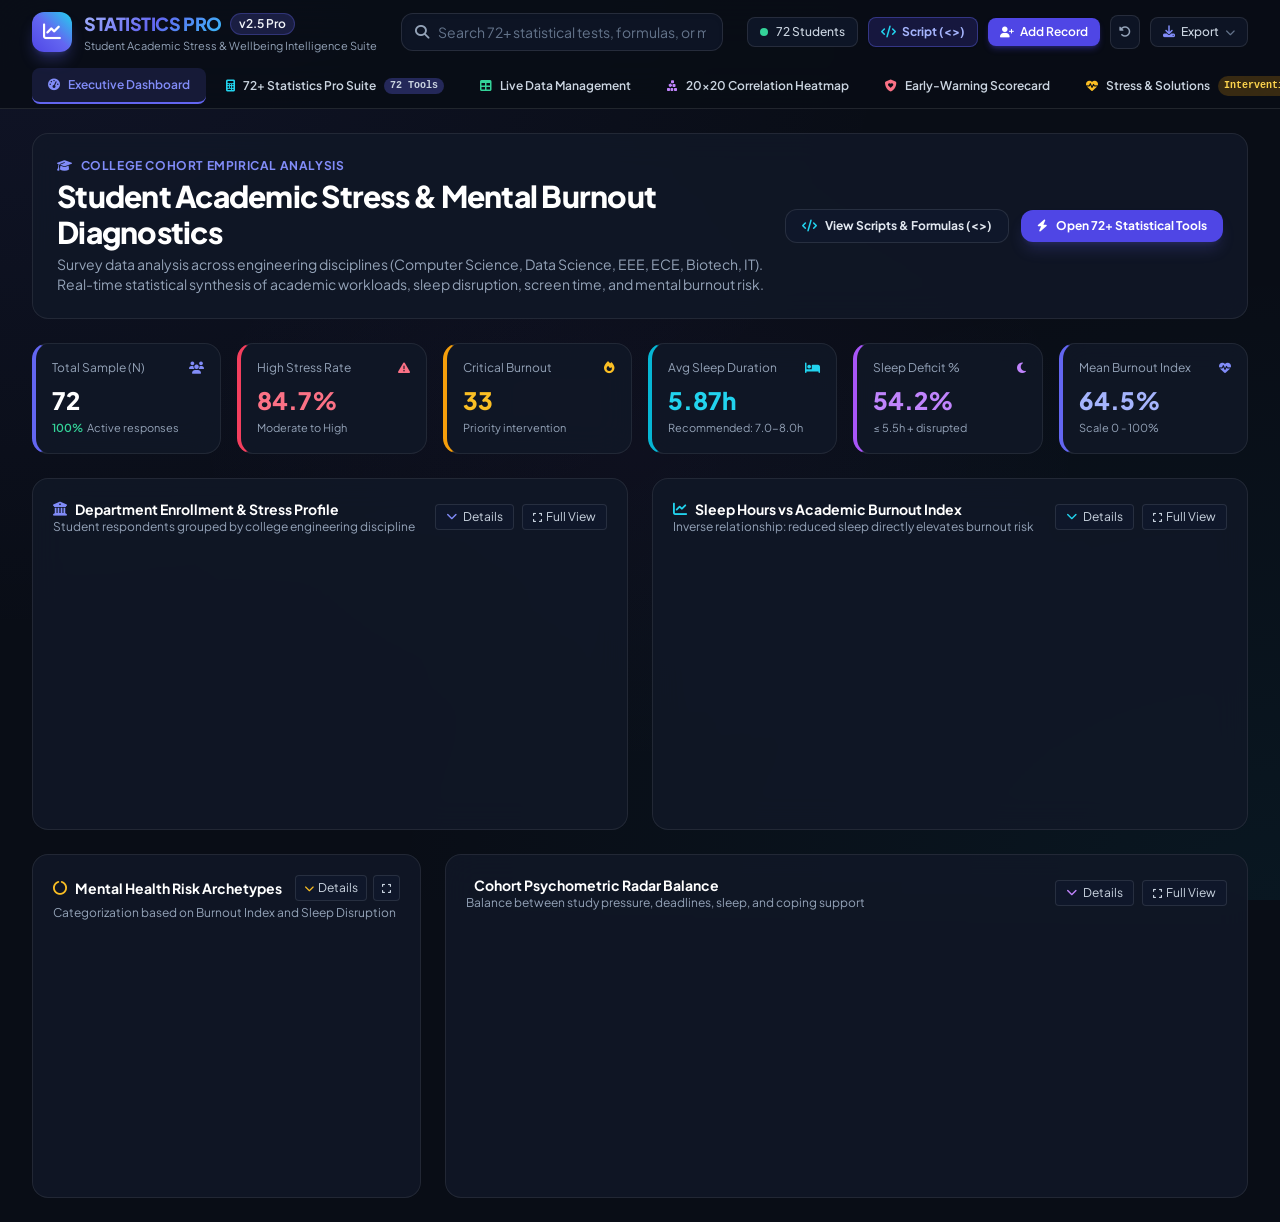
==== commit 46d5463e: "Add files via upload" ====
--- a/index.html
+++ b/index.html
@@ -6,7 +6,7 @@
   <title>STATISTICS PRO | Academic Stress &amp; Wellbeing Intelligence Suite</title>
   
   <!-- Tailwind CSS -->
-  <script src="./STATISTICS PRO _ Academic Stress &amp; Wellbeing Intelligence Suite3_files/saved_resource"></script>
+  <script src="assets/tailwind.js"></script>
   <script>
     tailwind.config = {
       darkMode: 'class',
@@ -29,18 +29,18 @@
   </script>
 
   <!-- FontAwesome 6 -->
-  <link rel="stylesheet" href="./STATISTICS PRO _ Academic Stress &amp; Wellbeing Intelligence Suite3_files/all.min.css">
+  <link rel="stylesheet" href="assets/all.min.css">
   
   <!-- KaTeX for Formal LaTeX Formulas -->
-  <link rel="stylesheet" href="./STATISTICS PRO _ Academic Stress &amp; Wellbeing Intelligence Suite3_files/katex.min.css">
-  <script defer="" src="./STATISTICS PRO _ Academic Stress &amp; Wellbeing Intelligence Suite3_files/katex.min.js.download"></script>
-  <script defer="" src="./STATISTICS PRO _ Academic Stress &amp; Wellbeing Intelligence Suite3_files/auto-render.min.js.download"></script>
+  <link rel="stylesheet" href="assets/katex.min.css">
+  <script defer="" src="assets/katex.min.js"></script>
+  <script defer="" src="assets/auto-render.min.js"></script>
 
   <!-- Chart.js -->
-  <script src="./STATISTICS PRO _ Academic Stress &amp; Wellbeing Intelligence Suite3_files/chart.umd.min.js.download"></script>
+  <script src="assets/chart.umd.min.js"></script>
 
   <!-- Custom Styles -->
-  <link rel="stylesheet" href="./STATISTICS PRO _ Academic Stress &amp; Wellbeing Intelligence Suite3_files/style.css">
+  <link rel="stylesheet" href="assets/style.css">
 <style>*, ::before, ::after{--tw-border-spacing-x:0;--tw-border-spacing-y:0;--tw-translate-x:0;--tw-translate-y:0;--tw-rotate:0;--tw-skew-x:0;--tw-skew-y:0;--tw-scale-x:1;--tw-scale-y:1;--tw-pan-x: ;--tw-pan-y: ;--tw-pinch-zoom: ;--tw-scroll-snap-strictness:proximity;--tw-gradient-from-position: ;--tw-gradient-via-position: ;--tw-gradient-to-position: ;--tw-ordinal: ;--tw-slashed-zero: ;--tw-numeric-figure: ;--tw-numeric-spacing: ;--tw-numeric-fraction: ;--tw-ring-inset: ;--tw-ring-offset-width:0px;--tw-ring-offset-color:#fff;--tw-ring-color:rgb(59 130 246 / 0.5);--tw-ring-offset-shadow:0 0 #0000;--tw-ring-shadow:0 0 #0000;--tw-shadow:0 0 #0000;--tw-shadow-colored:0 0 #0000;--tw-blur: ;--tw-brightness: ;--tw-contrast: ;--tw-grayscale: ;--tw-hue-rotate: ;--tw-invert: ;--tw-saturate: ;--tw-sepia: ;--tw-drop-shadow: ;--tw-backdrop-blur: ;--tw-backdrop-brightness: ;--tw-backdrop-contrast: ;--tw-backdrop-grayscale: ;--tw-backdrop-hue-rotate: ;--tw-backdrop-invert: ;--tw-backdrop-opacity: ;--tw-backdrop-saturate: ;--tw-backdrop-sepia: ;--tw-contain-size: ;--tw-contain-layout: ;--tw-contain-paint: ;--tw-contain-style: }::backdrop{--tw-border-spacing-x:0;--tw-border-spacing-y:0;--tw-translate-x:0;--tw-translate-y:0;--tw-rotate:0;--tw-skew-x:0;--tw-skew-y:0;--tw-scale-x:1;--tw-scale-y:1;--tw-pan-x: ;--tw-pan-y: ;--tw-pinch-zoom: ;--tw-scroll-snap-strictness:proximity;--tw-gradient-from-position: ;--tw-gradient-via-position: ;--tw-gradient-to-position: ;--tw-ordinal: ;--tw-slashed-zero: ;--tw-numeric-figure: ;--tw-numeric-spacing: ;--tw-numeric-fraction: ;--tw-ring-inset: ;--tw-ring-offset-width:0px;--tw-ring-offset-color:#fff;--tw-ring-color:rgb(59 130 246 / 0.5);--tw-ring-offset-shadow:0 0 #0000;--tw-ring-shadow:0 0 #0000;--tw-shadow:0 0 #0000;--tw-shadow-colored:0 0 #0000;--tw-blur: ;--tw-brightness: ;--tw-contrast: ;--tw-grayscale: ;--tw-hue-rotate: ;--tw-invert: ;--tw-saturate: ;--tw-sepia: ;--tw-drop-shadow: ;--tw-backdrop-blur: ;--tw-backdrop-brightness: ;--tw-backdrop-contrast: ;--tw-backdrop-grayscale: ;--tw-backdrop-hue-rotate: ;--tw-backdrop-invert: ;--tw-backdrop-opacity: ;--tw-backdrop-saturate: ;--tw-backdrop-sepia: ;--tw-contain-size: ;--tw-contain-layout: ;--tw-contain-paint: ;--tw-contain-style: }/* ! tailwindcss v3.4.17 | MIT License | https://tailwindcss.com */*,::after,::before{box-sizing:border-box;border-width:0;border-style:solid;border-color:#e5e7eb}::after,::before{--tw-content:''}:host,html{line-height:1.5;-webkit-text-size-adjust:100%;-moz-tab-size:4;tab-size:4;font-family:ui-sans-serif, system-ui, sans-serif, "Apple Color Emoji", "Segoe UI Emoji", "Segoe UI Symbol", "Noto Color Emoji";font-feature-settings:normal;font-variation-settings:normal;-webkit-tap-highlight-color:transparent}body{margin:0;line-height:inherit}hr{height:0;color:inherit;border-top-width:1px}abbr:where([title]){-webkit-text-decoration:underline dotted;text-decoration:underline dotted}h1,h2,h3,h4,h5,h6{font-size:inherit;font-weight:inherit}a{color:inherit;text-decoration:inherit}b,strong{font-weight:bolder}code,kbd,pre,samp{font-family:ui-monospace, SFMono-Regular, Menlo, Monaco, Consolas, "Liberation Mono", "Courier New", monospace;font-feature-settings:normal;font-variation-settings:normal;font-size:1em}small{font-size:80%}sub,sup{font-size:75%;line-height:0;position:relative;vertical-align:baseline}sub{bottom:-.25em}sup{top:-.5em}table{text-indent:0;border-color:inherit;border-collapse:collapse}button,input,optgroup,select,textarea{font-family:inherit;font-feature-settings:inherit;font-variation-settings:inherit;font-size:100%;font-weight:inherit;line-height:inherit;letter-spacing:inherit;color:inherit;margin:0;padding:0}button,select{text-transform:none}button,input:where([type=button]),input:where([type=reset]),input:where([type=submit]){-webkit-appearance:button;background-color:transparent;background-image:none}:-moz-focusring{outline:auto}:-moz-ui-invalid{box-shadow:none}progress{vertical-align:baseline}::-webkit-inner-spin-button,::-webkit-outer-spin-button{height:auto}[type=search]{-webkit-appearance:textfield;outline-offset:-2px}::-webkit-search-decoration{-webkit-appearance:none}::-webkit-file-upload-button{-webkit-appearance:button;font:inherit}summary{display:list-item}blockquote,dd,dl,figure,h1,h2,h3,h4,h5,h6,hr,p,pre{margin:0}fieldset{margin:0;padding:0}legend{padding:0}menu,ol,ul{list-style:none;margin:0;padding:0}dialog{padding:0}textarea{resize:vertical}input::placeholder,textarea::placeholder{opacity:1;color:#9ca3af}[role=button],button{cursor:pointer}:disabled{cursor:default}audio,canvas,embed,iframe,img,object,svg,video{display:block;vertical-align:middle}img,video{max-width:100%;height:auto}[hidden]:where(:not([hidden=until-found])){display:none}.fixed{position:fixed}.absolute{position:absolute}.relative{position:relative}.sticky{position:sticky}.inset-0{inset:0px}.bottom-6{bottom:1.5rem}.left-3{left:0.75rem}.left-3\.5{left:0.875rem}.right-0{right:0px}.right-4{right:1rem}.right-6{right:1.5rem}.top-0{top:0px}.top-1\/2{top:50%}.top-4{top:1rem}.z-10{z-index:10}.z-40{z-index:40}.z-50{z-index:50}.col-span-2{grid-column:span 2 / span 2}.mx-6{margin-left:1.5rem;margin-right:1.5rem}.mx-auto{margin-left:auto;margin-right:auto}.my-3{margin-top:0.75rem;margin-bottom:0.75rem}.mb-0\.5{margin-bottom:0.125rem}.mb-1{margin-bottom:0.25rem}.mb-2{margin-bottom:0.5rem}.mb-3{margin-bottom:0.75rem}.mb-4{margin-bottom:1rem}.mb-5{margin-bottom:1.25rem}.mb-6{margin-bottom:1.5rem}.ml-1{margin-left:0.25rem}.mr-1{margin-right:0.25rem}.mr-2{margin-right:0.5rem}.mt-0\.5{margin-top:0.125rem}.mt-1{margin-top:0.25rem}.mt-2{margin-top:0.5rem}.mt-4{margin-top:1rem}.mt-5{margin-top:1.25rem}.line-clamp-2{overflow:hidden;display:-webkit-box;-webkit-box-orient:vertical;-webkit-line-clamp:2}.block{display:block}.inline-block{display:inline-block}.flex{display:flex}.grid{display:grid}.hidden{display:none}.h-10{height:2.5rem}.h-16{height:4rem}.h-2{height:0.5rem}.h-4{height:1rem}.h-56{height:14rem}.h-64{height:16rem}.h-9{height:2.25rem}.h-\[460px\]{height:460px}.max-h-96{max-height:24rem}.max-h-\[90vh\]{max-height:90vh}.max-h-\[92vh\]{max-height:92vh}.max-h-\[95vh\]{max-height:95vh}.min-h-screen{min-height:100vh}.w-10{width:2.5rem}.w-2{width:0.5rem}.w-36{width:9rem}.w-4{width:1rem}.w-44{width:11rem}.w-9{width:2.25rem}.w-full{width:100%}.min-w-full{min-width:100%}.max-w-2xl{max-width:42rem}.max-w-3xl{max-width:48rem}.max-w-4xl{max-width:56rem}.max-w-5xl{max-width:64rem}.max-w-6xl{max-width:72rem}.max-w-7xl{max-width:80rem}.max-w-md{max-width:28rem}.flex-1{flex:1 1 0%}.shrink-0{flex-shrink:0}.-translate-y-1\/2{--tw-translate-y:-50%;transform:translate(var(--tw-translate-x), var(--tw-translate-y)) rotate(var(--tw-rotate)) skewX(var(--tw-skew-x)) skewY(var(--tw-skew-y)) scaleX(var(--tw-scale-x)) scaleY(var(--tw-scale-y))}@keyframes pulse{50%{opacity:.5}}.animate-pulse{animation:pulse 2s cubic-bezier(0.4, 0, 0.6, 1) infinite}.cursor-pointer{cursor:pointer}.list-decimal{list-style-type:decimal}.grid-cols-1{grid-template-columns:repeat(1, minmax(0, 1fr))}.grid-cols-2{grid-template-columns:repeat(2, minmax(0, 1fr))}.flex-col{flex-direction:column}.flex-wrap{flex-wrap:wrap}.items-start{align-items:flex-start}.items-center{align-items:center}.items-baseline{align-items:baseline}.justify-end{justify-content:flex-end}.justify-center{justify-content:center}.justify-between{justify-content:space-between}.gap-2{gap:0.5rem}.gap-2\.5{gap:0.625rem}.gap-3{gap:0.75rem}.gap-4{gap:1rem}.gap-6{gap:1.5rem}.space-x-1 > :not([hidden]) ~ :not([hidden]){--tw-space-x-reverse:0;margin-right:calc(0.25rem * var(--tw-space-x-reverse));margin-left:calc(0.25rem * calc(1 - var(--tw-space-x-reverse)))}.space-x-1\.5 > :not([hidden]) ~ :not([hidden]){--tw-space-x-reverse:0;margin-right:calc(0.375rem * var(--tw-space-x-reverse));margin-left:calc(0.375rem * calc(1 - var(--tw-space-x-reverse)))}.space-x-2 > :not([hidden]) ~ :not([hidden]){--tw-space-x-reverse:0;margin-right:calc(0.5rem * var(--tw-space-x-reverse));margin-left:calc(0.5rem * calc(1 - var(--tw-space-x-reverse)))}.space-x-2\.5 > :not([hidden]) ~ :not([hidden]){--tw-space-x-reverse:0;margin-right:calc(0.625rem * var(--tw-space-x-reverse));margin-left:calc(0.625rem * calc(1 - var(--tw-space-x-reverse)))}.space-x-3 > :not([hidden]) ~ :not([hidden]){--tw-space-x-reverse:0;margin-right:calc(0.75rem * var(--tw-space-x-reverse));margin-left:calc(0.75rem * calc(1 - var(--tw-space-x-reverse)))}.space-x-6 > :not([hidden]) ~ :not([hidden]){--tw-space-x-reverse:0;margin-right:calc(1.5rem * var(--tw-space-x-reverse));margin-left:calc(1.5rem * calc(1 - var(--tw-space-x-reverse)))}.space-y-1\.5 > :not([hidden]) ~ :not([hidden]){--tw-space-y-reverse:0;margin-top:calc(0.375rem * calc(1 - var(--tw-space-y-reverse)));margin-bottom:calc(0.375rem * var(--tw-space-y-reverse))}.space-y-2 > :not([hidden]) ~ :not([hidden]){--tw-space-y-reverse:0;margin-top:calc(0.5rem * calc(1 - var(--tw-space-y-reverse)));margin-bottom:calc(0.5rem * var(--tw-space-y-reverse))}.space-y-2\.5 > :not([hidden]) ~ :not([hidden]){--tw-space-y-reverse:0;margin-top:calc(0.625rem * calc(1 - var(--tw-space-y-reverse)));margin-bottom:calc(0.625rem * var(--tw-space-y-reverse))}.space-y-3 > :not([hidden]) ~ :not([hidden]){--tw-space-y-reverse:0;margin-top:calc(0.75rem * calc(1 - var(--tw-space-y-reverse)));margin-bottom:calc(0.75rem * var(--tw-space-y-reverse))}.space-y-4 > :not([hidden]) ~ :not([hidden]){--tw-space-y-reverse:0;margin-top:calc(1rem * calc(1 - var(--tw-space-y-reverse)));margin-bottom:calc(1rem * var(--tw-space-y-reverse))}.space-y-6 > :not([hidden]) ~ :not([hidden]){--tw-space-y-reverse:0;margin-top:calc(1.5rem * calc(1 - var(--tw-space-y-reverse)));margin-bottom:calc(1.5rem * var(--tw-space-y-reverse))}.divide-y > :not([hidden]) ~ :not([hidden]){--tw-divide-y-reverse:0;border-top-width:calc(1px * calc(1 - var(--tw-divide-y-reverse)));border-bottom-width:calc(1px * var(--tw-divide-y-reverse))}.divide-white\/5 > :not([hidden]) ~ :not([hidden]){border-color:rgb(255 255 255 / 0.05)}.overflow-hidden{overflow:hidden}.overflow-x-auto{overflow-x:auto}.overflow-y-auto{overflow-y:auto}.whitespace-nowrap{white-space:nowrap}.rounded{border-radius:0.25rem}.rounded-2xl{border-radius:1rem}.rounded-full{border-radius:9999px}.rounded-lg{border-radius:0.5rem}.rounded-xl{border-radius:0.75rem}.border{border-width:1px}.border-b{border-bottom-width:1px}.border-l-4{border-left-width:4px}.border-t{border-top-width:1px}.border-t-2{border-top-width:2px}.border-amber-500\/20{border-color:rgb(245 158 11 / 0.2)}.border-amber-500\/40{border-color:rgb(245 158 11 / 0.4)}.border-brand-500\/20{border-color:rgb(99 102 241 / 0.2)}.border-brand-500\/30{border-color:rgb(99 102 241 / 0.3)}.border-brand-500\/40{border-color:rgb(99 102 241 / 0.4)}.border-cyan-500\/20{border-color:rgb(6 182 212 / 0.2)}.border-cyan-500\/30{border-color:rgb(6 182 212 / 0.3)}.border-cyan-500\/40{border-color:rgb(6 182 212 / 0.4)}.border-emerald-500\/20{border-color:rgb(16 185 129 / 0.2)}.border-emerald-500\/30{border-color:rgb(16 185 129 / 0.3)}.border-indigo-500\/20{border-color:rgb(99 102 241 / 0.2)}.border-indigo-500\/40{border-color:rgb(99 102 241 / 0.4)}.border-purple-500\/40{border-color:rgb(168 85 247 / 0.4)}.border-rose-500\/20{border-color:rgb(244 63 94 / 0.2)}.border-rose-500\/30{border-color:rgb(244 63 94 / 0.3)}.border-white\/10{border-color:rgb(255 255 255 / 0.1)}.border-white\/15{border-color:rgb(255 255 255 / 0.15)}.border-white\/20{border-color:rgb(255 255 255 / 0.2)}.border-white\/5{border-color:rgb(255 255 255 / 0.05)}.border-amber-500\/30{border-color:rgb(245 158 11 / 0.3)}.border-l-amber-500{--tw-border-opacity:1;border-left-color:rgb(245 158 11 / var(--tw-border-opacity, 1))}.border-l-brand-500{--tw-border-opacity:1;border-left-color:rgb(99 102 241 / var(--tw-border-opacity, 1))}.border-l-cyan-500{--tw-border-opacity:1;border-left-color:rgb(6 182 212 / var(--tw-border-opacity, 1))}.border-l-emerald-500{--tw-border-opacity:1;border-left-color:rgb(16 185 129 / var(--tw-border-opacity, 1))}.border-l-indigo-500{--tw-border-opacity:1;border-left-color:rgb(99 102 241 / var(--tw-border-opacity, 1))}.border-l-purple-500{--tw-border-opacity:1;border-left-color:rgb(168 85 247 / var(--tw-border-opacity, 1))}.border-l-rose-500{--tw-border-opacity:1;border-left-color:rgb(244 63 94 / var(--tw-border-opacity, 1))}.border-t-brand-500\/50{border-top-color:rgb(99 102 241 / 0.5)}.bg-\[\#090d16\]\/85{background-color:rgb(9 13 22 / 0.85)}.bg-\[\#0b101d\]{--tw-bg-opacity:1;background-color:rgb(11 16 29 / var(--tw-bg-opacity, 1))}.bg-\[\#0e1424\]{--tw-bg-opacity:1;background-color:rgb(14 20 36 / var(--tw-bg-opacity, 1))}.bg-amber-500\/10{background-color:rgb(245 158 11 / 0.1)}.bg-amber-500\/20{background-color:rgb(245 158 11 / 0.2)}.bg-amber-600{--tw-bg-opacity:1;background-color:rgb(217 119 6 / var(--tw-bg-opacity, 1))}.bg-amber-600\/30{background-color:rgb(217 119 6 / 0.3)}.bg-black\/40{background-color:rgb(0 0 0 / 0.4)}.bg-black\/50{background-color:rgb(0 0 0 / 0.5)}.bg-black\/60{background-color:rgb(0 0 0 / 0.6)}.bg-blue-600{--tw-bg-opacity:1;background-color:rgb(37 99 235 / var(--tw-bg-opacity, 1))}.bg-brand-500\/20{background-color:rgb(99 102 241 / 0.2)}.bg-brand-500\/30{background-color:rgb(99 102 241 / 0.3)}.bg-brand-600{--tw-bg-opacity:1;background-color:rgb(79 70 229 / var(--tw-bg-opacity, 1))}.bg-brand-600\/30{background-color:rgb(79 70 229 / 0.3)}.bg-cyan-500\/10{background-color:rgb(6 182 212 / 0.1)}.bg-cyan-500\/20{background-color:rgb(6 182 212 / 0.2)}.bg-cyan-600\/30{background-color:rgb(8 145 178 / 0.3)}.bg-emerald-400{--tw-bg-opacity:1;background-color:rgb(52 211 153 / var(--tw-bg-opacity, 1))}.bg-emerald-500\/10{background-color:rgb(16 185 129 / 0.1)}.bg-emerald-500\/20{background-color:rgb(16 185 129 / 0.2)}.bg-emerald-600{--tw-bg-opacity:1;background-color:rgb(5 150 105 / var(--tw-bg-opacity, 1))}.bg-emerald-950\/40{background-color:rgb(2 44 34 / 0.4)}.bg-indigo-500\/10{background-color:rgb(99 102 241 / 0.1)}.bg-indigo-500\/20{background-color:rgb(99 102 241 / 0.2)}.bg-indigo-600\/20{background-color:rgb(79 70 229 / 0.2)}.bg-purple-600\/30{background-color:rgb(147 51 234 / 0.3)}.bg-rose-500\/10{background-color:rgb(244 63 94 / 0.1)}.bg-rose-500\/20{background-color:rgb(244 63 94 / 0.2)}.bg-rose-600{--tw-bg-opacity:1;background-color:rgb(225 29 72 / var(--tw-bg-opacity, 1))}.bg-slate-800{--tw-bg-opacity:1;background-color:rgb(30 41 59 / var(--tw-bg-opacity, 1))}.bg-slate-900{--tw-bg-opacity:1;background-color:rgb(15 23 42 / var(--tw-bg-opacity, 1))}.bg-slate-900\/60{background-color:rgb(15 23 42 / 0.6)}.bg-slate-900\/80{background-color:rgb(15 23 42 / 0.8)}.bg-slate-900\/90{background-color:rgb(15 23 42 / 0.9)}.bg-slate-950\/50{background-color:rgb(2 6 23 / 0.5)}.bg-slate-950\/60{background-color:rgb(2 6 23 / 0.6)}.bg-slate-950\/70{background-color:rgb(2 6 23 / 0.7)}.bg-slate-950\/80{background-color:rgb(2 6 23 / 0.8)}.bg-brand-500\/10{background-color:rgb(99 102 241 / 0.1)}.bg-gradient-to-r{background-image:linear-gradient(to right, var(--tw-gradient-stops))}.bg-gradient-to-tr{background-image:linear-gradient(to top right, var(--tw-gradient-stops))}.from-brand-600{--tw-gradient-from:#4f46e5 var(--tw-gradient-from-position);--tw-gradient-to:rgb(79 70 229 / 0) var(--tw-gradient-to-position);--tw-gradient-stops:var(--tw-gradient-from), var(--tw-gradient-to)}.from-emerald-600{--tw-gradient-from:#059669 var(--tw-gradient-from-position);--tw-gradient-to:rgb(5 150 105 / 0) var(--tw-gradient-to-position);--tw-gradient-stops:var(--tw-gradient-from), var(--tw-gradient-to)}.via-indigo-500{--tw-gradient-to:rgb(99 102 241 / 0)  var(--tw-gradient-to-position);--tw-gradient-stops:var(--tw-gradient-from), #6366f1 var(--tw-gradient-via-position), var(--tw-gradient-to)}.to-cyan-400{--tw-gradient-to:#22d3ee var(--tw-gradient-to-position)}.to-teal-600{--tw-gradient-to:#0d9488 var(--tw-gradient-to-position)}.p-0{padding:0px}.p-2{padding:0.5rem}.p-2\.5{padding:0.625rem}.p-3{padding:0.75rem}.p-3\.5{padding:0.875rem}.p-4{padding:1rem}.p-5{padding:1.25rem}.p-6{padding:1.5rem}.p-1\.5{padding:0.375rem}.px-1\.5{padding-left:0.375rem;padding-right:0.375rem}.px-2{padding-left:0.5rem;padding-right:0.5rem}.px-2\.5{padding-left:0.625rem;padding-right:0.625rem}.px-3{padding-left:0.75rem;padding-right:0.75rem}.px-4{padding-left:1rem;padding-right:1rem}.px-5{padding-left:1.25rem;padding-right:1.25rem}.px-6{padding-left:1.5rem;padding-right:1.5rem}.py-0\.5{padding-top:0.125rem;padding-bottom:0.125rem}.py-1{padding-top:0.25rem;padding-bottom:0.25rem}.py-1\.5{padding-top:0.375rem;padding-bottom:0.375rem}.py-2{padding-top:0.5rem;padding-bottom:0.5rem}.py-2\.5{padding-top:0.625rem;padding-bottom:0.625rem}.py-3{padding-top:0.75rem;padding-bottom:0.75rem}.py-6{padding-top:1.5rem;padding-bottom:1.5rem}.px-3\.5{padding-left:0.875rem;padding-right:0.875rem}.pb-2{padding-bottom:0.5rem}.pb-3{padding-bottom:0.75rem}.pb-4{padding-bottom:1rem}.pl-5{padding-left:1.25rem}.pl-8{padding-left:2rem}.pl-9{padding-left:2.25rem}.pr-3{padding-right:0.75rem}.pr-4{padding-right:1rem}.pr-8{padding-right:2rem}.pt-3{padding-top:0.75rem}.pt-4{padding-top:1rem}.pt-5{padding-top:1.25rem}.text-left{text-align:left}.text-center{text-align:center}.text-right{text-align:right}.font-mono{font-family:ui-monospace, SFMono-Regular, Menlo, Monaco, Consolas, "Liberation Mono", "Courier New", monospace}.text-2xl{font-size:1.5rem;line-height:2rem}.text-\[10px\]{font-size:10px}.text-\[11px\]{font-size:11px}.text-lg{font-size:1.125rem;line-height:1.75rem}.text-sm{font-size:0.875rem;line-height:1.25rem}.text-xl{font-size:1.25rem;line-height:1.75rem}.text-xs{font-size:0.75rem;line-height:1rem}.text-base{font-size:1rem;line-height:1.5rem}.font-black{font-weight:900}.font-bold{font-weight:700}.font-extrabold{font-weight:800}.font-medium{font-weight:500}.font-semibold{font-weight:600}.uppercase{text-transform:uppercase}.italic{font-style:italic}.leading-relaxed{line-height:1.625}.tracking-tight{letter-spacing:-0.025em}.tracking-wider{letter-spacing:0.05em}.text-slate-100{--tw-text-opacity:1;color:rgb(241 245 249 / var(--tw-text-opacity, 1))}.text-amber-200{--tw-text-opacity:1;color:rgb(253 230 138 / var(--tw-text-opacity, 1))}.text-amber-300{--tw-text-opacity:1;color:rgb(252 211 77 / var(--tw-text-opacity, 1))}.text-amber-400{--tw-text-opacity:1;color:rgb(251 191 36 / var(--tw-text-opacity, 1))}.text-brand-400{--tw-text-opacity:1;color:rgb(129 140 248 / var(--tw-text-opacity, 1))}.text-cyan-200{--tw-text-opacity:1;color:rgb(165 243 252 / var(--tw-text-opacity, 1))}.text-cyan-300{--tw-text-opacity:1;color:rgb(103 232 249 / var(--tw-text-opacity, 1))}.text-cyan-400{--tw-text-opacity:1;color:rgb(34 211 238 / var(--tw-text-opacity, 1))}.text-emerald-200{--tw-text-opacity:1;color:rgb(167 243 208 / var(--tw-text-opacity, 1))}.text-emerald-300{--tw-text-opacity:1;color:rgb(110 231 183 / var(--tw-text-opacity, 1))}.text-emerald-400{--tw-text-opacity:1;color:rgb(52 211 153 / var(--tw-text-opacity, 1))}.text-indigo-300{--tw-text-opacity:1;color:rgb(165 180 252 / var(--tw-text-opacity, 1))}.text-indigo-400{--tw-text-opacity:1;color:rgb(129 140 248 / var(--tw-text-opacity, 1))}.text-purple-200{--tw-text-opacity:1;color:rgb(233 213 255 / var(--tw-text-opacity, 1))}.text-purple-400{--tw-text-opacity:1;color:rgb(192 132 252 / var(--tw-text-opacity, 1))}.text-rose-300{--tw-text-opacity:1;color:rgb(253 164 175 / var(--tw-text-opacity, 1))}.text-rose-400{--tw-text-opacity:1;color:rgb(251 113 133 / var(--tw-text-opacity, 1))}.text-slate-200{--tw-text-opacity:1;color:rgb(226 232 240 / var(--tw-text-opacity, 1))}.text-slate-300{--tw-text-opacity:1;color:rgb(203 213 225 / var(--tw-text-opacity, 1))}.text-slate-400{--tw-text-opacity:1;color:rgb(148 163 184 / var(--tw-text-opacity, 1))}.text-slate-500{--tw-text-opacity:1;color:rgb(100 116 139 / var(--tw-text-opacity, 1))}.text-white{--tw-text-opacity:1;color:rgb(255 255 255 / var(--tw-text-opacity, 1))}.antialiased{-webkit-font-smoothing:antialiased;-moz-osx-font-smoothing:grayscale}.placeholder-slate-500::placeholder{--tw-placeholder-opacity:1;color:rgb(100 116 139 / var(--tw-placeholder-opacity, 1))}.accent-cyan-500{accent-color:#06b6d4}.accent-emerald-500{accent-color:#10b981}.accent-indigo-500{accent-color:#6366f1}.shadow-2xl{--tw-shadow:0 25px 50px -12px rgb(0 0 0 / 0.25);--tw-shadow-colored:0 25px 50px -12px var(--tw-shadow-color);box-shadow:var(--tw-ring-offset-shadow, 0 0 #0000), var(--tw-ring-shadow, 0 0 #0000), var(--tw-shadow)}.shadow-inner{--tw-shadow:inset 0 2px 4px 0 rgb(0 0 0 / 0.05);--tw-shadow-colored:inset 0 2px 4px 0 var(--tw-shadow-color);box-shadow:var(--tw-ring-offset-shadow, 0 0 #0000), var(--tw-ring-shadow, 0 0 #0000), var(--tw-shadow)}.shadow-lg{--tw-shadow:0 10px 15px -3px rgb(0 0 0 / 0.1), 0 4px 6px -4px rgb(0 0 0 / 0.1);--tw-shadow-colored:0 10px 15px -3px var(--tw-shadow-color), 0 4px 6px -4px var(--tw-shadow-color);box-shadow:var(--tw-ring-offset-shadow, 0 0 #0000), var(--tw-ring-shadow, 0 0 #0000), var(--tw-shadow)}.shadow-md{--tw-shadow:0 4px 6px -1px rgb(0 0 0 / 0.1), 0 2px 4px -2px rgb(0 0 0 / 0.1);--tw-shadow-colored:0 4px 6px -1px var(--tw-shadow-color), 0 2px 4px -2px var(--tw-shadow-color);box-shadow:var(--tw-ring-offset-shadow, 0 0 #0000), var(--tw-ring-shadow, 0 0 #0000), var(--tw-shadow)}.shadow-sm{--tw-shadow:0 1px 2px 0 rgb(0 0 0 / 0.05);--tw-shadow-colored:0 1px 2px 0 var(--tw-shadow-color);box-shadow:var(--tw-ring-offset-shadow, 0 0 #0000), var(--tw-ring-shadow, 0 0 #0000), var(--tw-shadow)}.shadow-xl{--tw-shadow:0 20px 25px -5px rgb(0 0 0 / 0.1), 0 8px 10px -6px rgb(0 0 0 / 0.1);--tw-shadow-colored:0 20px 25px -5px var(--tw-shadow-color), 0 8px 10px -6px var(--tw-shadow-color);box-shadow:var(--tw-ring-offset-shadow, 0 0 #0000), var(--tw-ring-shadow, 0 0 #0000), var(--tw-shadow)}.shadow-amber-600\/30{--tw-shadow-color:rgb(217 119 6 / 0.3);--tw-shadow:var(--tw-shadow-colored)}.shadow-brand-500\/20{--tw-shadow-color:rgb(99 102 241 / 0.2);--tw-shadow:var(--tw-shadow-colored)}.shadow-brand-500\/30{--tw-shadow-color:rgb(99 102 241 / 0.3);--tw-shadow:var(--tw-shadow-colored)}.shadow-brand-600\/30{--tw-shadow-color:rgb(79 70 229 / 0.3);--tw-shadow:var(--tw-shadow-colored)}.shadow-emerald-500\/25{--tw-shadow-color:rgb(16 185 129 / 0.25);--tw-shadow:var(--tw-shadow-colored)}.shadow-emerald-600\/30{--tw-shadow-color:rgb(5 150 105 / 0.3);--tw-shadow:var(--tw-shadow-colored)}.shadow-rose-600\/30{--tw-shadow-color:rgb(225 29 72 / 0.3);--tw-shadow:var(--tw-shadow-colored)}.backdrop-blur-xl{--tw-backdrop-blur:blur(24px);-webkit-backdrop-filter:var(--tw-backdrop-blur) var(--tw-backdrop-brightness) var(--tw-backdrop-contrast) var(--tw-backdrop-grayscale) var(--tw-backdrop-hue-rotate) var(--tw-backdrop-invert) var(--tw-backdrop-opacity) var(--tw-backdrop-saturate) var(--tw-backdrop-sepia);backdrop-filter:var(--tw-backdrop-blur) var(--tw-backdrop-brightness) var(--tw-backdrop-contrast) var(--tw-backdrop-grayscale) var(--tw-backdrop-hue-rotate) var(--tw-backdrop-invert) var(--tw-backdrop-opacity) var(--tw-backdrop-saturate) var(--tw-backdrop-sepia)}.transition-all{transition-property:all;transition-timing-function:cubic-bezier(0.4, 0, 0.2, 1);transition-duration:150ms}.transition-colors{transition-property:color, background-color, border-color, fill, stroke, -webkit-text-decoration-color;transition-property:color, background-color, border-color, text-decoration-color, fill, stroke;transition-property:color, background-color, border-color, text-decoration-color, fill, stroke, -webkit-text-decoration-color;transition-timing-function:cubic-bezier(0.4, 0, 0.2, 1);transition-duration:150ms}.selection\:bg-brand-500 *::selection{--tw-bg-opacity:1;background-color:rgb(99 102 241 / var(--tw-bg-opacity, 1))}.selection\:text-white *::selection{--tw-text-opacity:1;color:rgb(255 255 255 / var(--tw-text-opacity, 1))}.selection\:bg-brand-500::selection{--tw-bg-opacity:1;background-color:rgb(99 102 241 / var(--tw-bg-opacity, 1))}.selection\:text-white::selection{--tw-text-opacity:1;color:rgb(255 255 255 / var(--tw-text-opacity, 1))}.hover\:border-cyan-500\/40:hover{border-color:rgb(6 182 212 / 0.4)}.hover\:border-emerald-500\/40:hover{border-color:rgb(16 185 129 / 0.4)}.hover\:border-indigo-500\/40:hover{border-color:rgb(99 102 241 / 0.4)}.hover\:border-rose-500\/40:hover{border-color:rgb(244 63 94 / 0.4)}.hover\:border-brand-400:hover{--tw-border-opacity:1;border-color:rgb(129 140 248 / var(--tw-border-opacity, 1))}.hover\:bg-amber-500:hover{--tw-bg-opacity:1;background-color:rgb(245 158 11 / var(--tw-bg-opacity, 1))}.hover\:bg-amber-600\/60:hover{background-color:rgb(217 119 6 / 0.6)}.hover\:bg-brand-500:hover{--tw-bg-opacity:1;background-color:rgb(99 102 241 / var(--tw-bg-opacity, 1))}.hover\:bg-brand-600:hover{--tw-bg-opacity:1;background-color:rgb(79 70 229 / var(--tw-bg-opacity, 1))}.hover\:bg-brand-600\/60:hover{background-color:rgb(79 70 229 / 0.6)}.hover\:bg-cyan-600\/60:hover{background-color:rgb(8 145 178 / 0.6)}.hover\:bg-emerald-500:hover{--tw-bg-opacity:1;background-color:rgb(16 185 129 / var(--tw-bg-opacity, 1))}.hover\:bg-emerald-500\/30:hover{background-color:rgb(16 185 129 / 0.3)}.hover\:bg-indigo-600\/40:hover{background-color:rgb(79 70 229 / 0.4)}.hover\:bg-purple-600\/60:hover{background-color:rgb(147 51 234 / 0.6)}.hover\:bg-rose-500:hover{--tw-bg-opacity:1;background-color:rgb(244 63 94 / var(--tw-bg-opacity, 1))}.hover\:bg-rose-500\/30:hover{background-color:rgb(244 63 94 / 0.3)}.hover\:bg-slate-700:hover{--tw-bg-opacity:1;background-color:rgb(51 65 85 / var(--tw-bg-opacity, 1))}.hover\:bg-slate-800:hover{--tw-bg-opacity:1;background-color:rgb(30 41 59 / var(--tw-bg-opacity, 1))}.hover\:bg-white\/10:hover{background-color:rgb(255 255 255 / 0.1)}.hover\:bg-amber-500\/10:hover{background-color:rgb(245 158 11 / 0.1)}.hover\:bg-white\/5:hover{background-color:rgb(255 255 255 / 0.05)}.hover\:from-emerald-500:hover{--tw-gradient-from:#10b981 var(--tw-gradient-from-position);--tw-gradient-to:rgb(16 185 129 / 0) var(--tw-gradient-to-position);--tw-gradient-stops:var(--tw-gradient-from), var(--tw-gradient-to)}.hover\:to-teal-500:hover{--tw-gradient-to:#14b8a6 var(--tw-gradient-to-position)}.hover\:text-amber-300:hover{--tw-text-opacity:1;color:rgb(252 211 77 / var(--tw-text-opacity, 1))}.hover\:text-amber-400:hover{--tw-text-opacity:1;color:rgb(251 191 36 / var(--tw-text-opacity, 1))}.hover\:text-white:hover{--tw-text-opacity:1;color:rgb(255 255 255 / var(--tw-text-opacity, 1))}.hover\:text-brand-400:hover{--tw-text-opacity:1;color:rgb(129 140 248 / var(--tw-text-opacity, 1))}.hover\:text-rose-400:hover{--tw-text-opacity:1;color:rgb(251 113 133 / var(--tw-text-opacity, 1))}.focus\:border-brand-500:focus{--tw-border-opacity:1;border-color:rgb(99 102 241 / var(--tw-border-opacity, 1))}.focus\:border-cyan-500:focus{--tw-border-opacity:1;border-color:rgb(6 182 212 / var(--tw-border-opacity, 1))}.focus\:border-emerald-500:focus{--tw-border-opacity:1;border-color:rgb(16 185 129 / var(--tw-border-opacity, 1))}.focus\:outline-none:focus{outline:2px solid transparent;outline-offset:2px}.disabled\:cursor-not-allowed:disabled{cursor:not-allowed}.disabled\:opacity-40:disabled{opacity:0.4}.group:hover .group-hover\:block{display:block}@media (min-width: 640px){.sm\:col-span-1{grid-column:span 1 / span 1}.sm\:block{display:block}.sm\:grid-cols-2{grid-template-columns:repeat(2, minmax(0, 1fr))}.sm\:grid-cols-3{grid-template-columns:repeat(3, minmax(0, 1fr))}.sm\:grid-cols-4{grid-template-columns:repeat(4, minmax(0, 1fr))}.sm\:flex-row{flex-direction:row}.sm\:items-center{align-items:center}.sm\:px-6{padding-left:1.5rem;padding-right:1.5rem}.sm\:text-3xl{font-size:1.875rem;line-height:2.25rem}.sm\:text-sm{font-size:0.875rem;line-height:1.25rem}}@media (min-width: 768px){.md\:block{display:block}.md\:grid-cols-2{grid-template-columns:repeat(2, minmax(0, 1fr))}.md\:flex-row{flex-direction:row}.md\:items-center{align-items:center}}@media (min-width: 1024px){.lg\:col-span-2{grid-column:span 2 / span 2}.lg\:col-span-5{grid-column:span 5 / span 5}.lg\:col-span-7{grid-column:span 7 / span 7}.lg\:grid-cols-12{grid-template-columns:repeat(12, minmax(0, 1fr))}.lg\:grid-cols-2{grid-template-columns:repeat(2, minmax(0, 1fr))}.lg\:grid-cols-3{grid-template-columns:repeat(3, minmax(0, 1fr))}.lg\:grid-cols-4{grid-template-columns:repeat(4, minmax(0, 1fr))}.lg\:grid-cols-6{grid-template-columns:repeat(6, minmax(0, 1fr))}.lg\:px-8{padding-left:2rem;padding-right:2rem}}</style></head>
 <body class="min-h-screen text-slate-100 antialiased selection:bg-brand-500 selection:text-white">
 
@@ -4256,7 +4256,7 @@
   </div>
 
   <!-- Application Logic -->
-  <script src="./STATISTICS PRO _ Academic Stress &amp; Wellbeing Intelligence Suite3_files/app.js.download"></script>
-
-
-</body></html>
+  <script src="assets/app.js"></script>
+
+
+</body></html>
--- a/assets/style.css
+++ b/assets/style.css
@@ -0,0 +1,165 @@
+/* Statistics Pro - Custom Professional Styling */
+@import url('https://fonts.googleapis.com/css2?family=Plus+Jakarta+Sans:wght@300;400;500;600;700;800&family=JetBrains+Mono:wght@400;500;600&display=swap');
+
+:root {
+  --font-sans: 'Plus Jakarta Sans', system-ui, -apple-system, sans-serif;
+  --font-mono: 'JetBrains Mono', monospace;
+  
+  --bg-dark: #090d16;
+  --bg-card: rgba(17, 24, 39, 0.85);
+  --border-card: rgba(255, 255, 255, 0.08);
+  --text-main: #f3f4f6;
+  --text-muted: #9ca3af;
+  
+  --primary: #6366f1;
+  --primary-hover: #4f46e5;
+  --primary-glow: rgba(99, 102, 241, 0.25);
+  
+  --accent-cyan: #06b6d4;
+  --accent-emerald: #10b981;
+  --accent-amber: #f59e0b;
+  --accent-rose: #f43f5e;
+  --accent-purple: #8b5cf6;
+}
+
+body {
+  font-family: var(--font-sans);
+  background-color: var(--bg-dark);
+  color: var(--text-main);
+  background-image: 
+    radial-gradient(at 0% 0%, rgba(99, 102, 241, 0.08) 0px, transparent 50%),
+    radial-gradient(at 100% 100%, rgba(6, 182, 212, 0.06) 0px, transparent 50%),
+    radial-gradient(at 50% 50%, rgba(139, 92, 246, 0.04) 0px, transparent 50%);
+  background-attachment: fixed;
+  min-height: 100vh;
+}
+
+/* Glassmorphism Cards */
+.glass-panel {
+  background: var(--bg-card);
+  backdrop-filter: blur(16px);
+  -webkit-backdrop-filter: blur(16px);
+  border: 1px solid var(--border-card);
+  border-radius: 1rem;
+}
+
+.glass-panel:hover {
+  border-color: rgba(99, 102, 241, 0.3);
+  box-shadow: 0 10px 30px -10px var(--primary-glow);
+}
+
+.glass-card-interactive {
+  transition: all 0.25s cubic-bezier(0.16, 1, 0.3, 1);
+}
+
+.glass-card-interactive:hover {
+  transform: translateY(-3px);
+}
+
+/* Code & Formula Displays */
+.formula-badge {
+  font-family: var(--font-mono);
+  background: rgba(0, 0, 0, 0.4);
+  border: 1px solid rgba(255, 255, 255, 0.06);
+  padding: 0.5rem 0.75rem;
+  border-radius: 0.5rem;
+  overflow-x: auto;
+}
+
+/* Custom Scrollbars */
+::-webkit-scrollbar {
+  width: 7px;
+  height: 7px;
+}
+::-webkit-scrollbar-track {
+  background: rgba(0, 0, 0, 0.2);
+}
+::-webkit-scrollbar-thumb {
+  background: rgba(255, 255, 255, 0.15);
+  border-radius: 4px;
+}
+::-webkit-scrollbar-thumb:hover {
+  background: rgba(99, 102, 241, 0.5);
+}
+
+/* Heatmap Grid */
+.heatmap-cell {
+  transition: all 0.15s ease-in-out;
+  cursor: pointer;
+  border-radius: 2px;
+}
+.heatmap-cell:hover {
+  outline: 2px solid #fff;
+  z-index: 10;
+  transform: scale(1.15);
+}
+
+/* Gradient text */
+.text-gradient {
+  background: linear-gradient(135deg, #a5b4fc 0%, #6366f1 50%, #38bdf8 100%);
+  -webkit-background-clip: text;
+  -webkit-text-fill-color: transparent;
+}
+
+.text-gradient-amber {
+  background: linear-gradient(135deg, #fcd34d 0%, #f59e0b 50%, #ef4444 100%);
+  -webkit-background-clip: text;
+  -webkit-text-fill-color: transparent;
+}
+
+/* Tab Active Styles */
+.nav-tab.active {
+  background: rgba(99, 102, 241, 0.15);
+  color: #818cf8;
+  border-bottom: 2px solid #6366f1;
+}
+
+/* Modal Animation */
+.modal-overlay {
+  background: rgba(5, 7, 13, 0.82);
+  backdrop-filter: blur(8px);
+}
+
+.animate-pop-in {
+  animation: popIn 0.2s cubic-bezier(0.16, 1, 0.3, 1) forwards;
+}
+
+@keyframes popIn {
+  0% {
+    opacity: 0;
+    transform: scale(0.95) translateY(10px);
+  }
+  100% {
+    opacity: 1;
+    transform: scale(1) translateY(0);
+  }
+}
+
+
+/* Downward Sliding Drawer for Graphs */
+.graph-slide-drawer {
+  max-height: 0;
+  opacity: 0;
+  overflow: hidden;
+  transition: max-height 0.4s cubic-bezier(0.16, 1, 0.3, 1), opacity 0.35s ease-in-out, padding 0.35s ease-in-out, margin 0.35s ease-in-out;
+}
+
+.graph-slide-drawer.open {
+  max-height: 500px;
+  opacity: 1;
+  margin-top: 0.75rem;
+  padding: 1rem;
+}
+
+.chevron-downward {
+  transition: transform 0.3s cubic-bezier(0.16, 1, 0.3, 1);
+}
+
+.chevron-downward.rotated {
+  transform: rotate(180deg);
+}
+
+/* Slider Controls */
+input[type=range] {
+  accent-color: #6366f1;
+}
